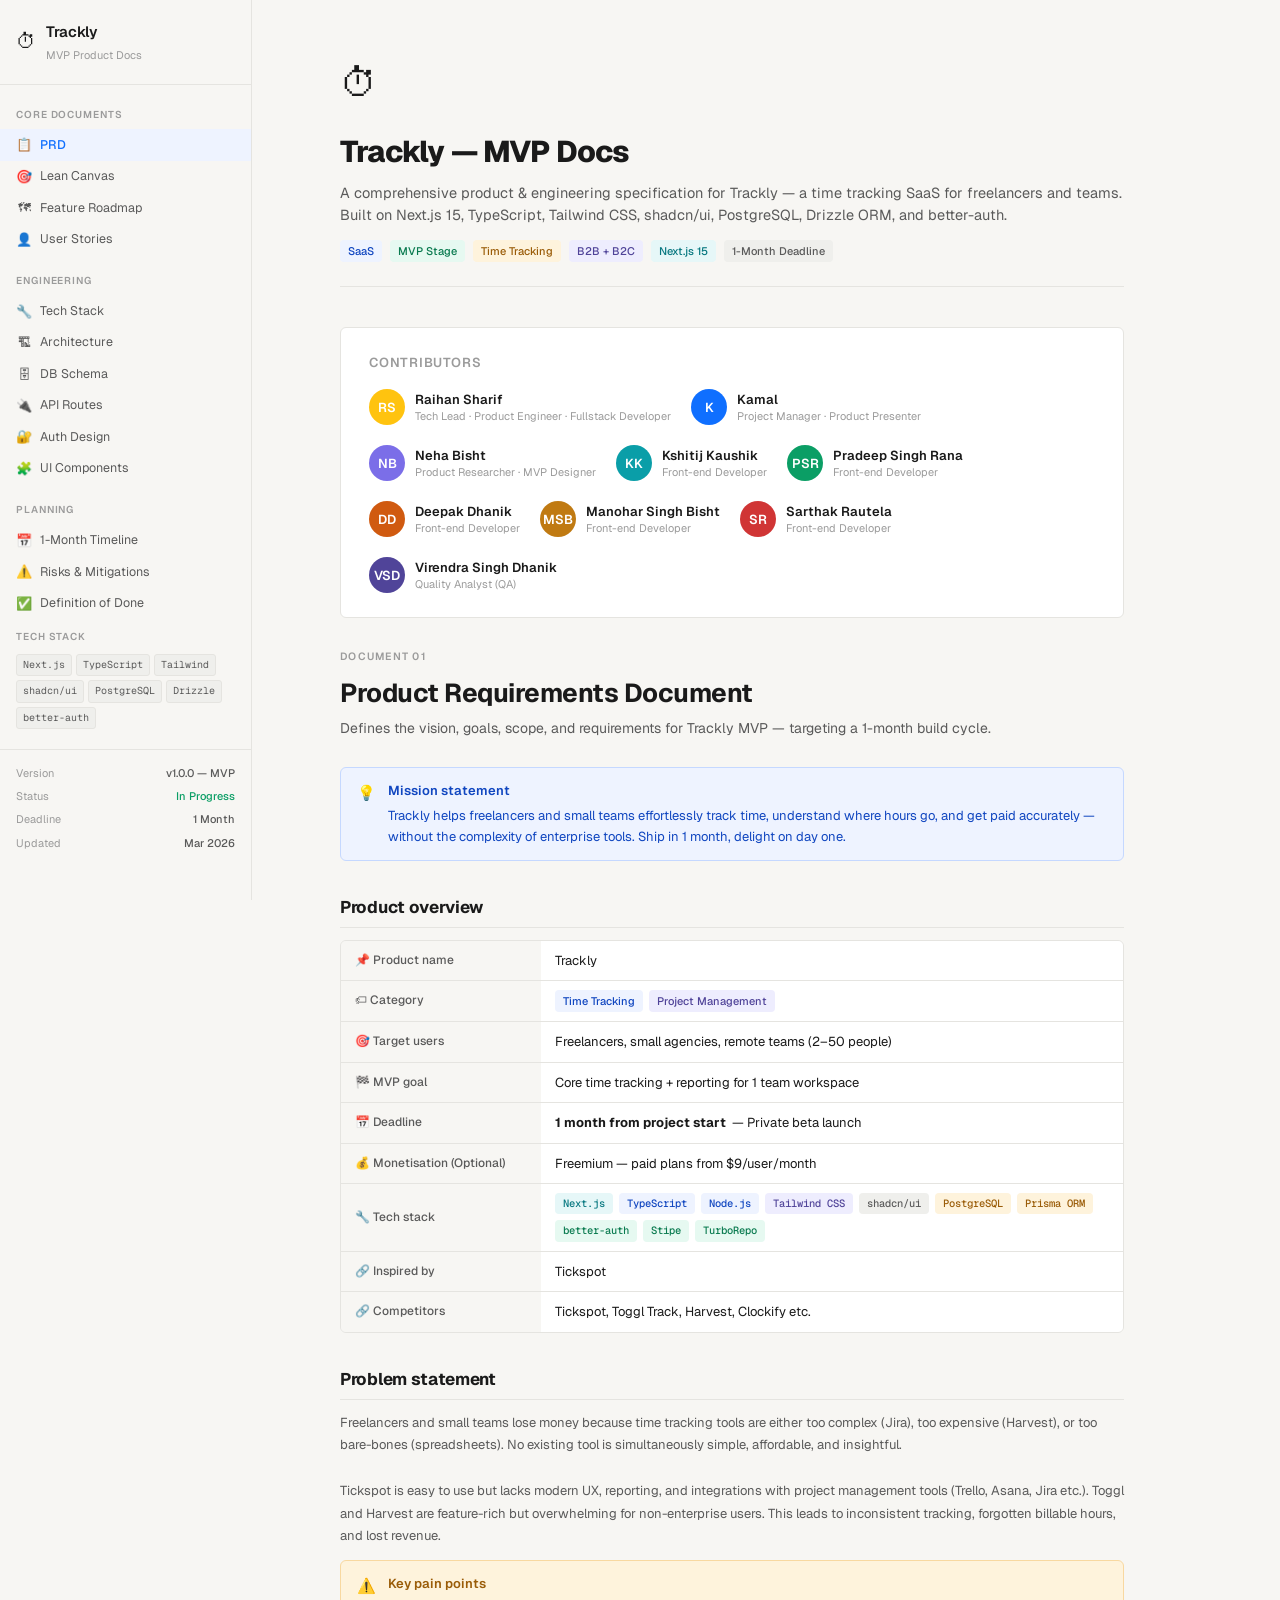
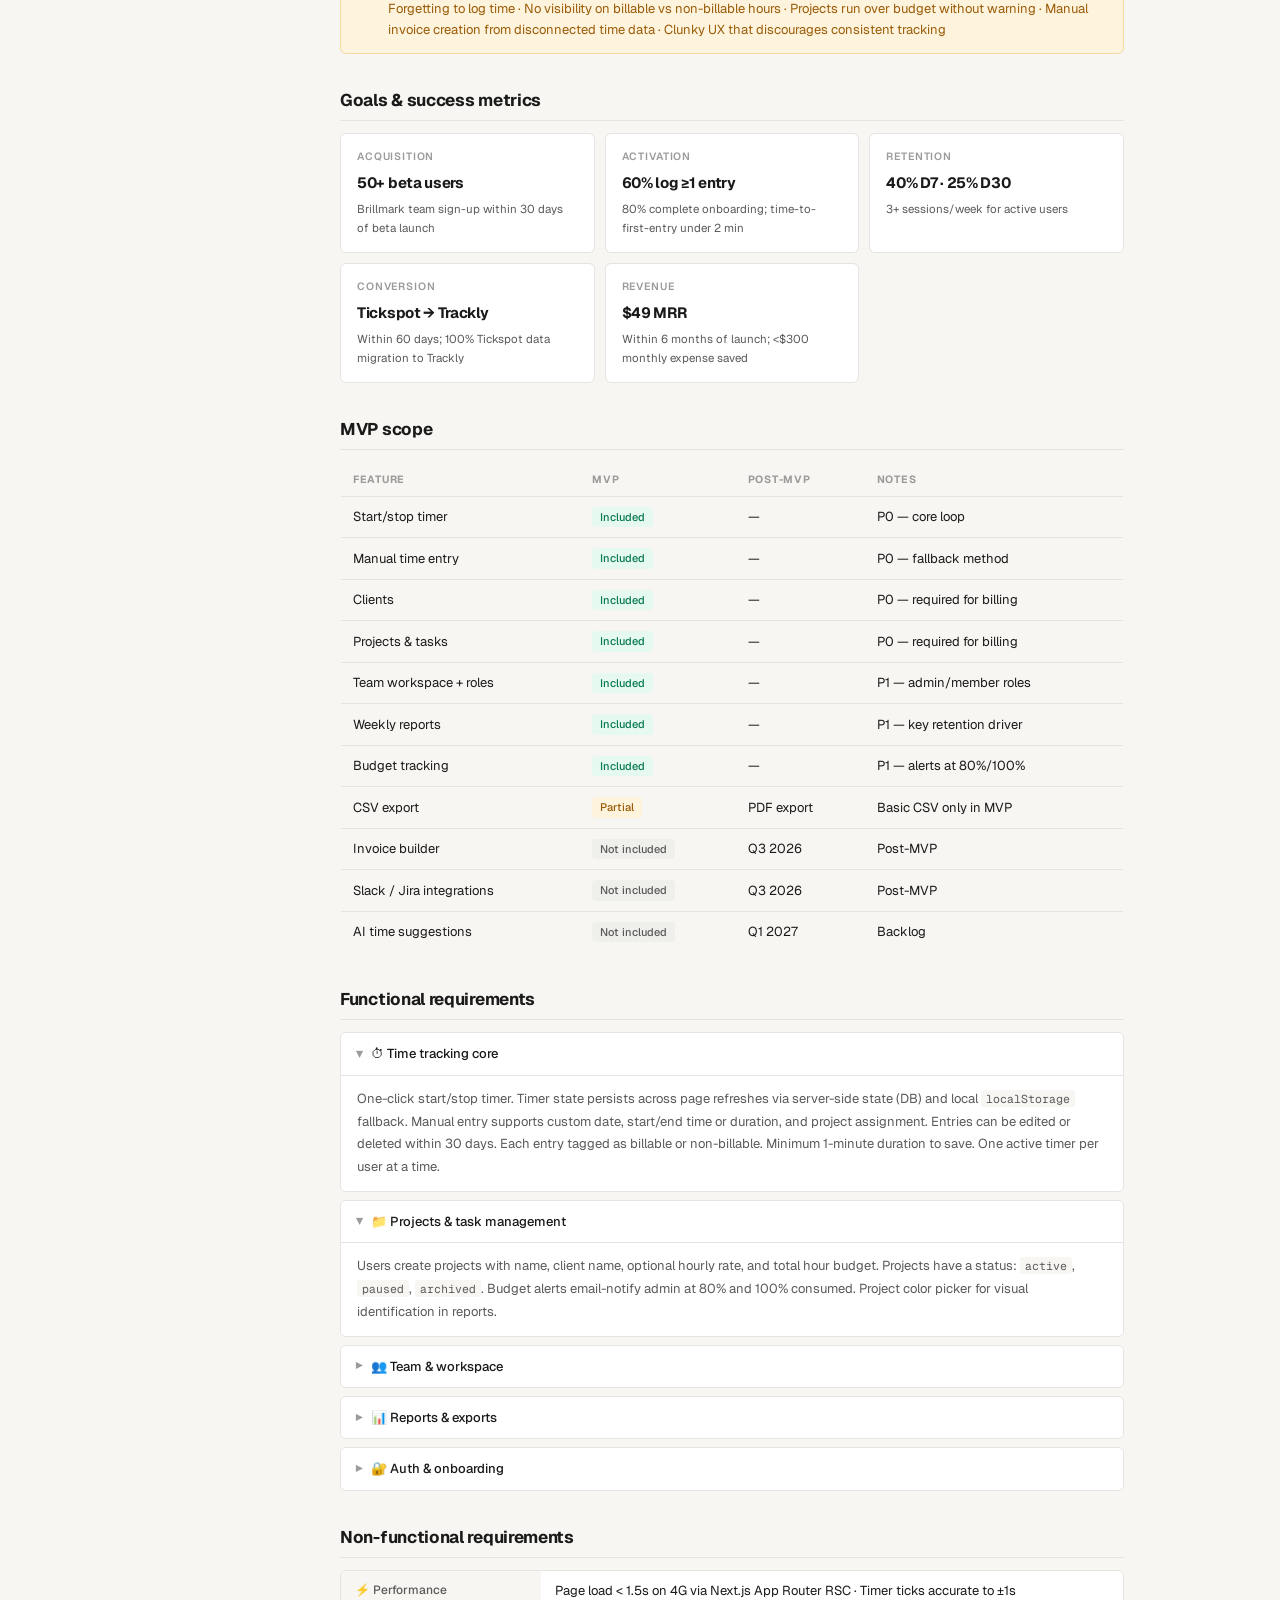
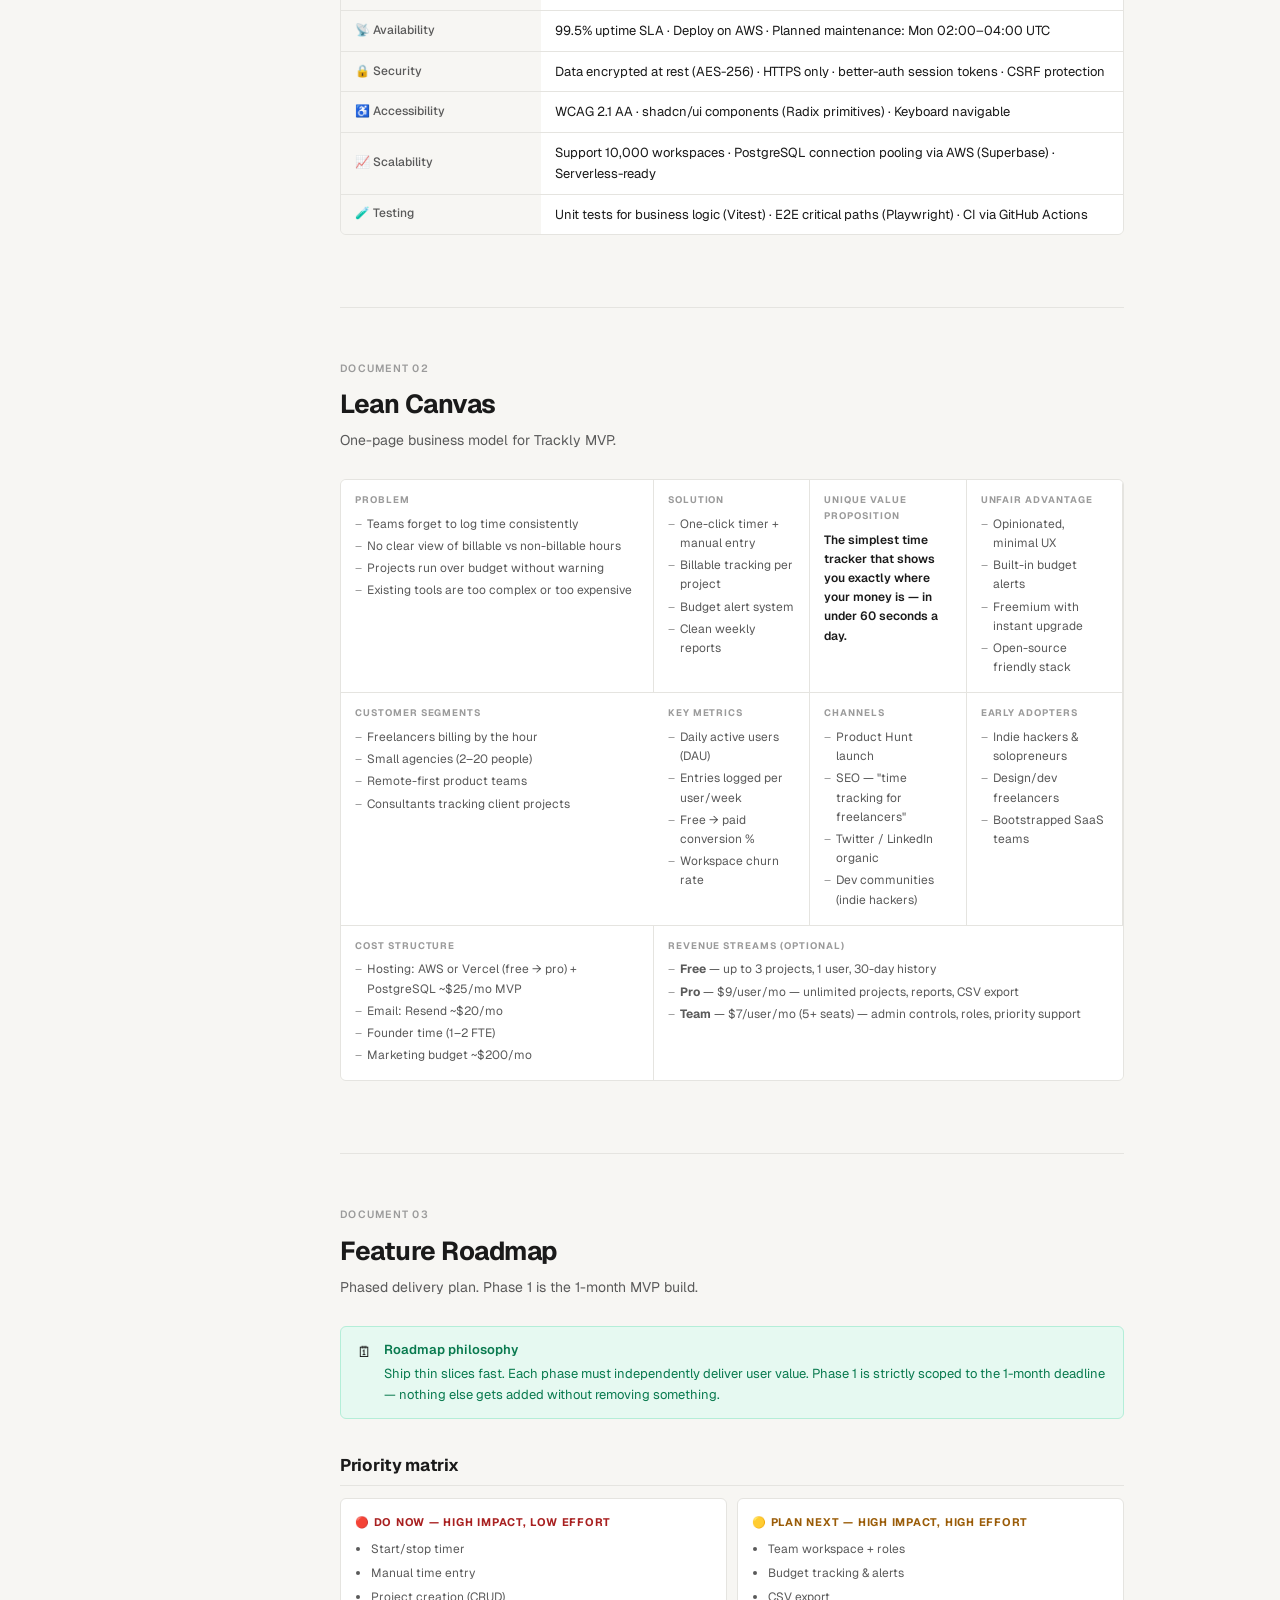
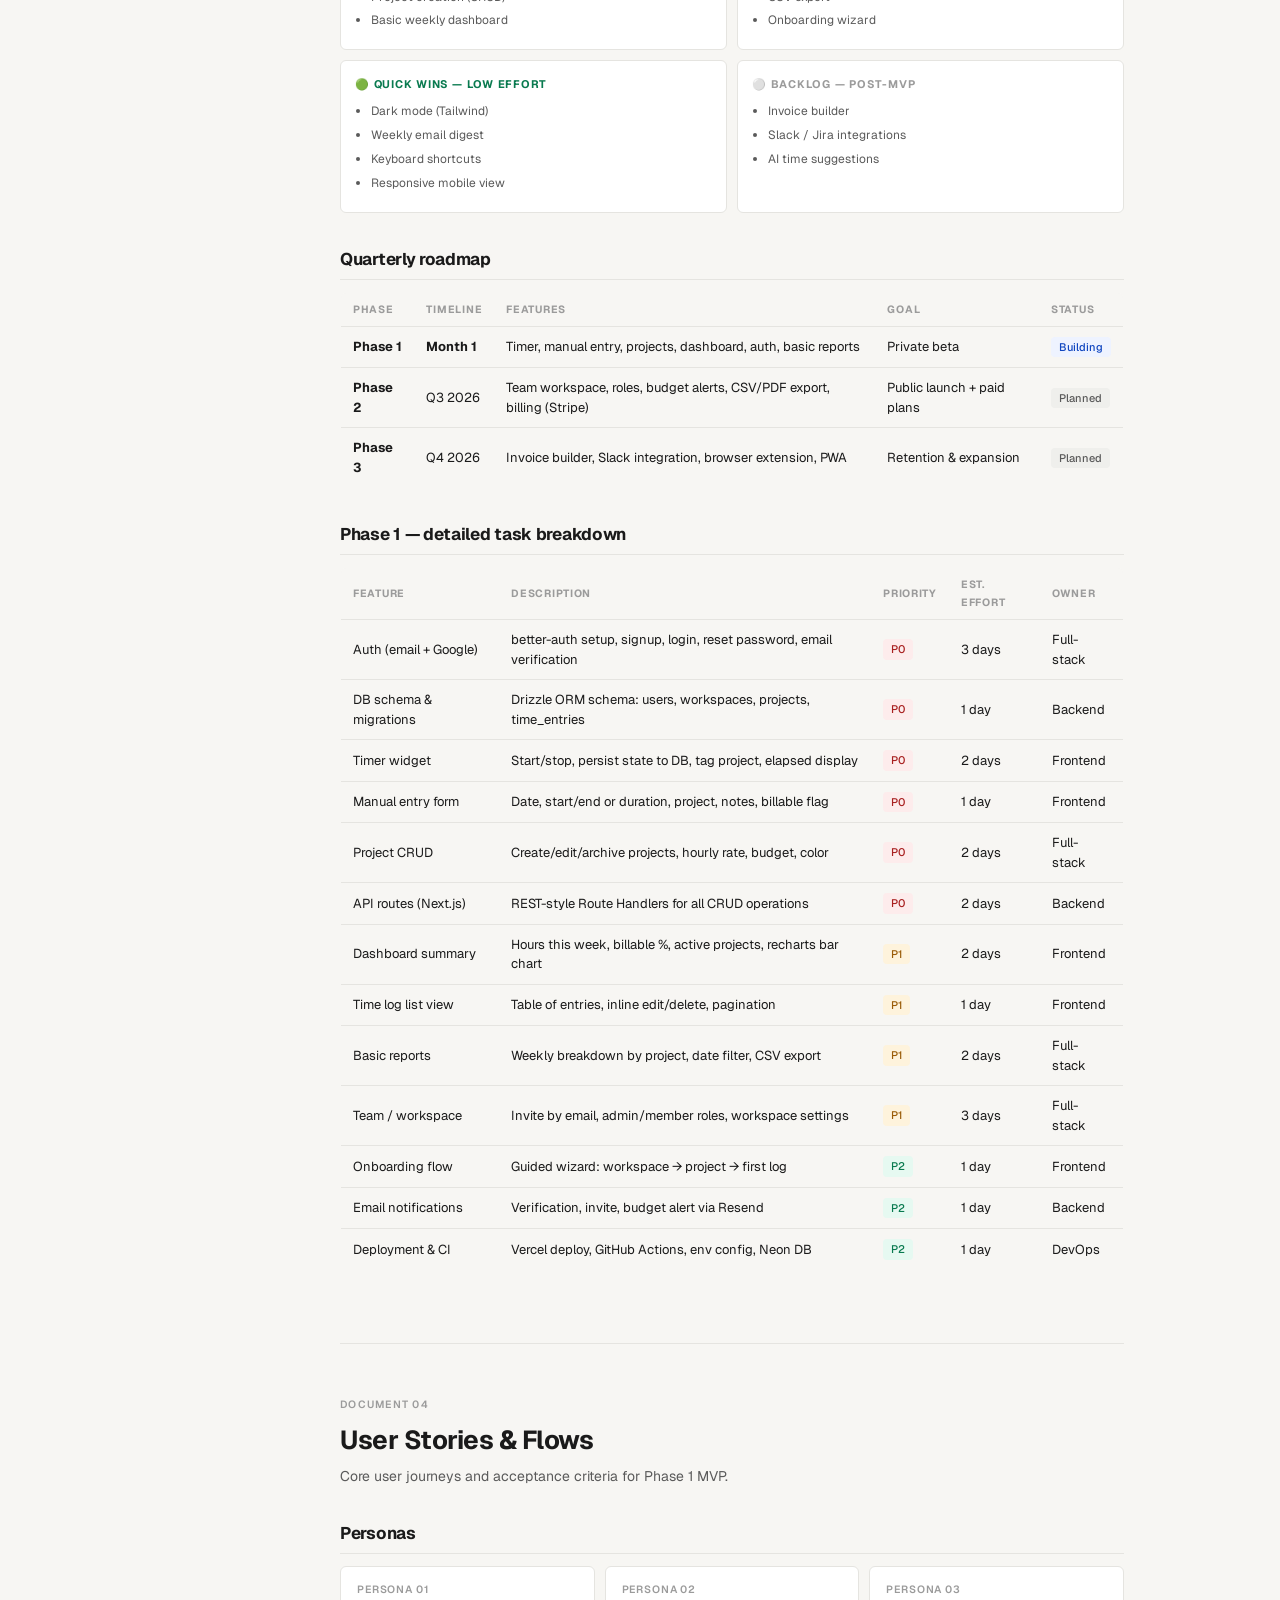
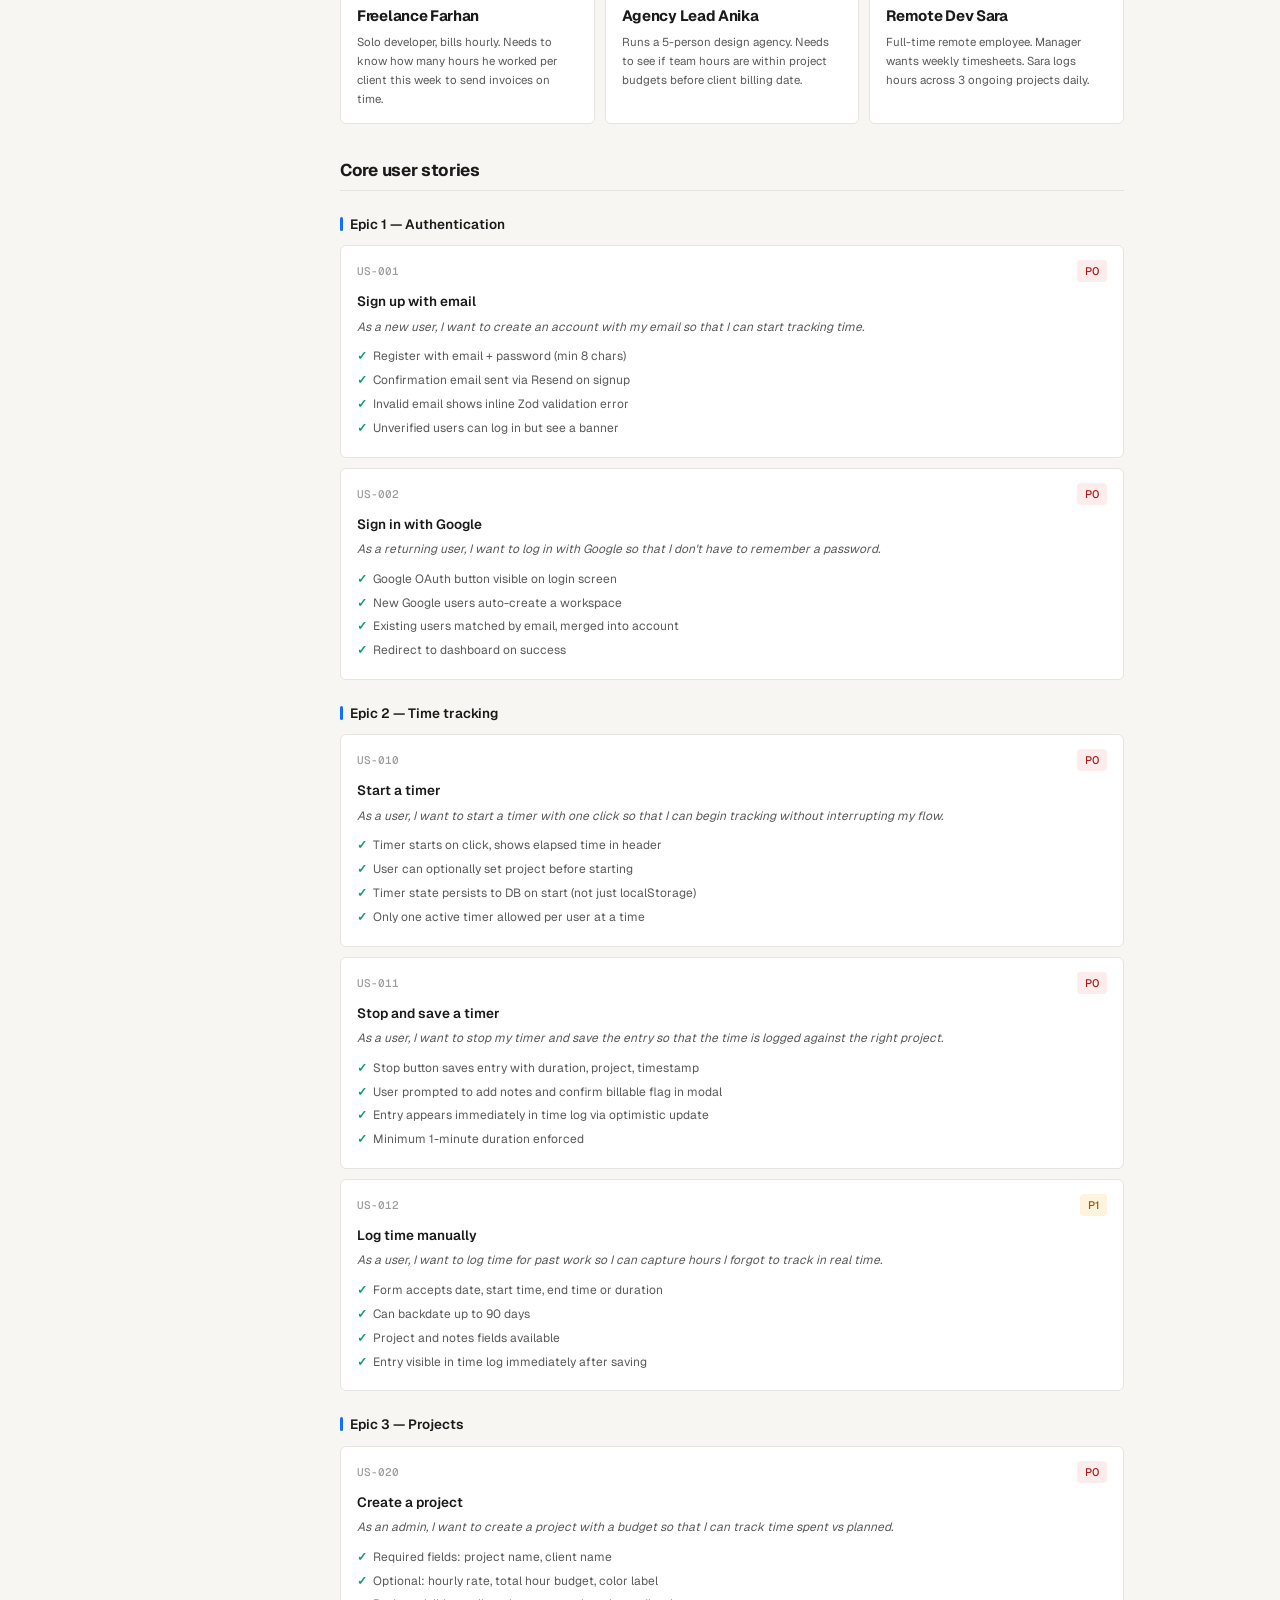
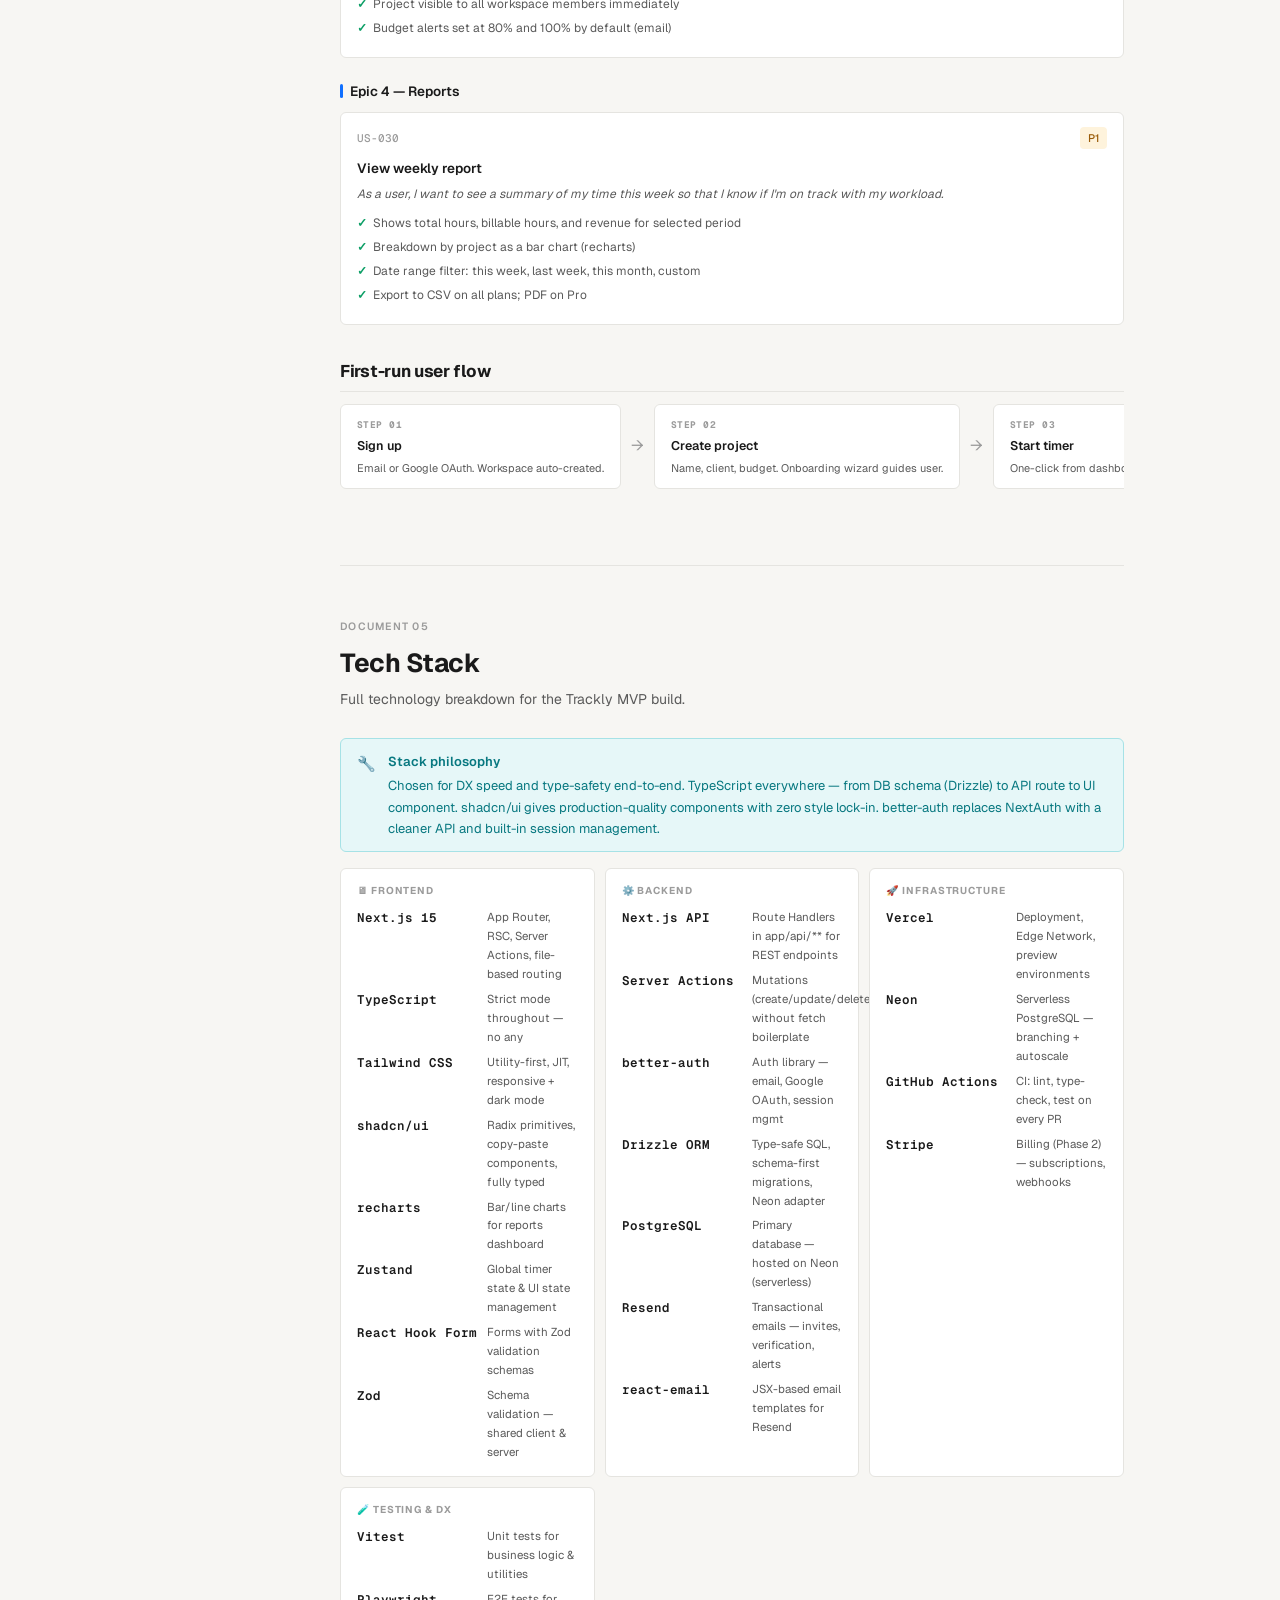
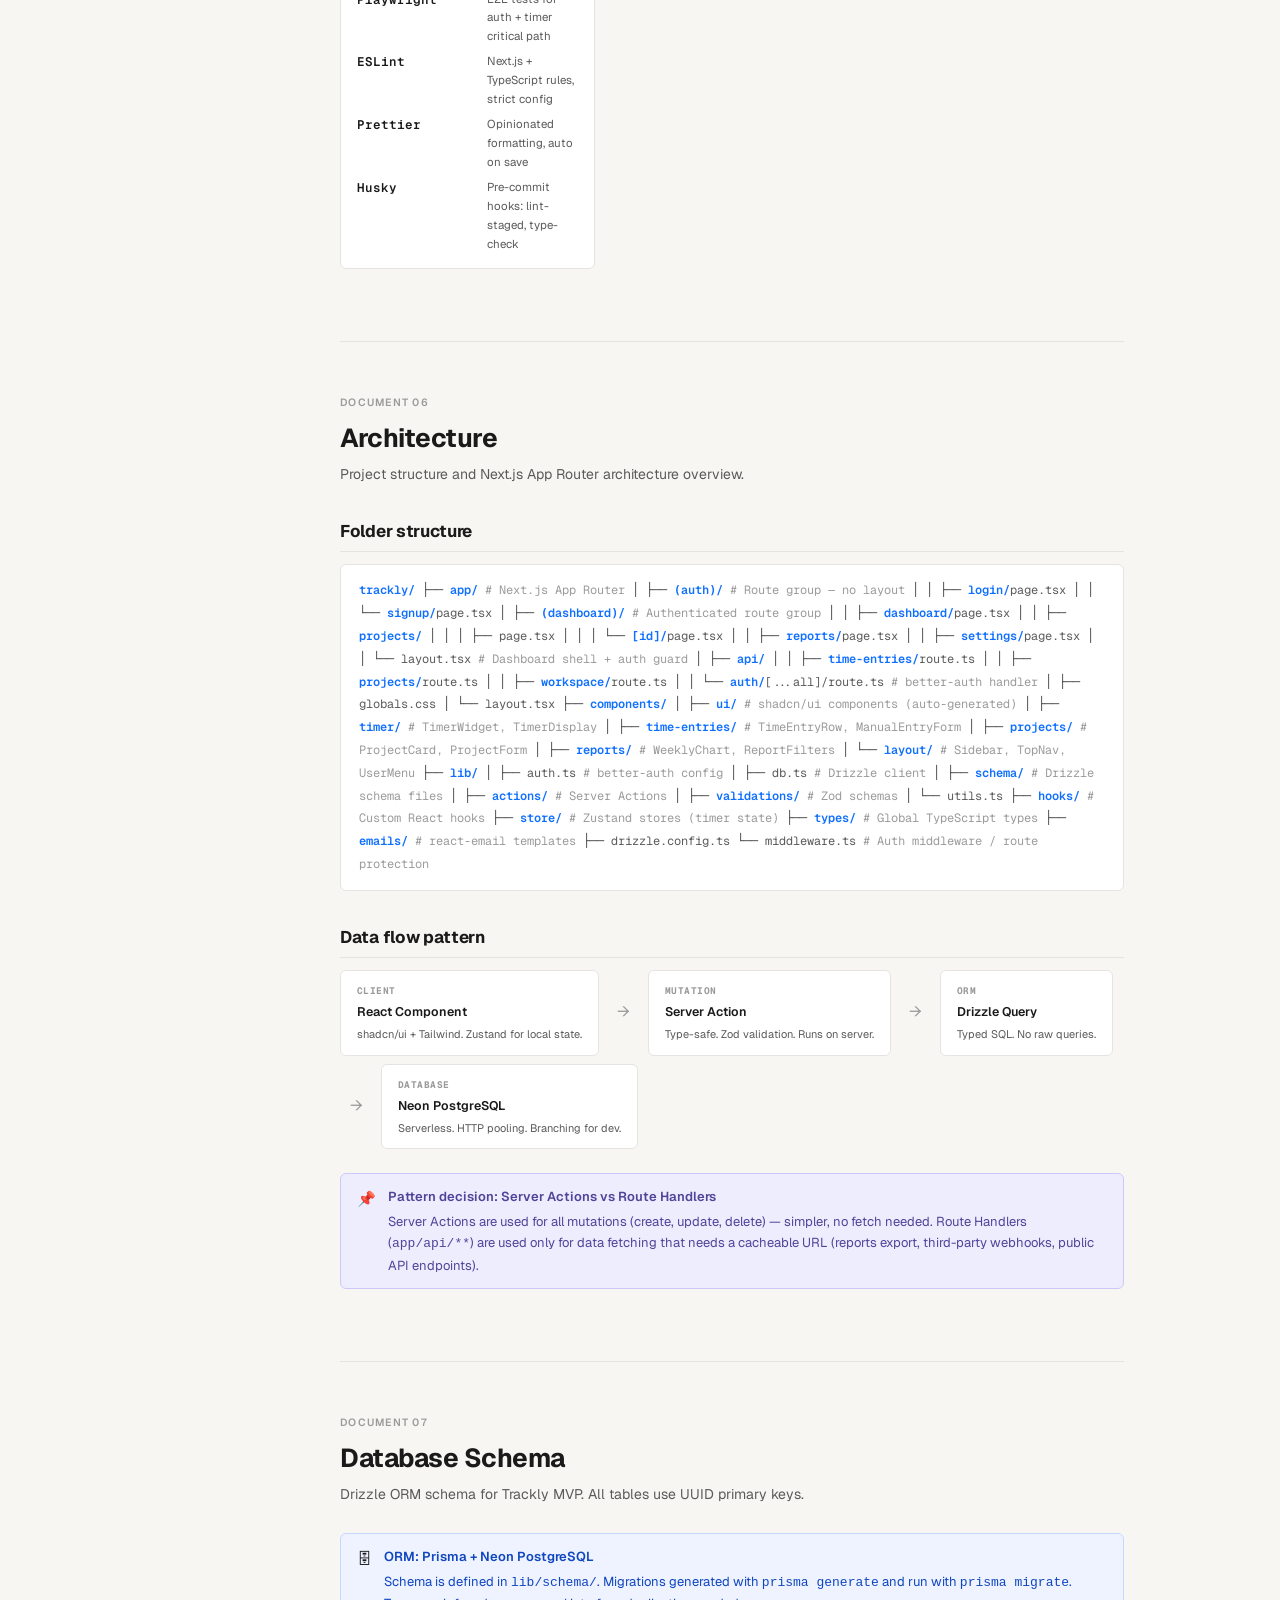
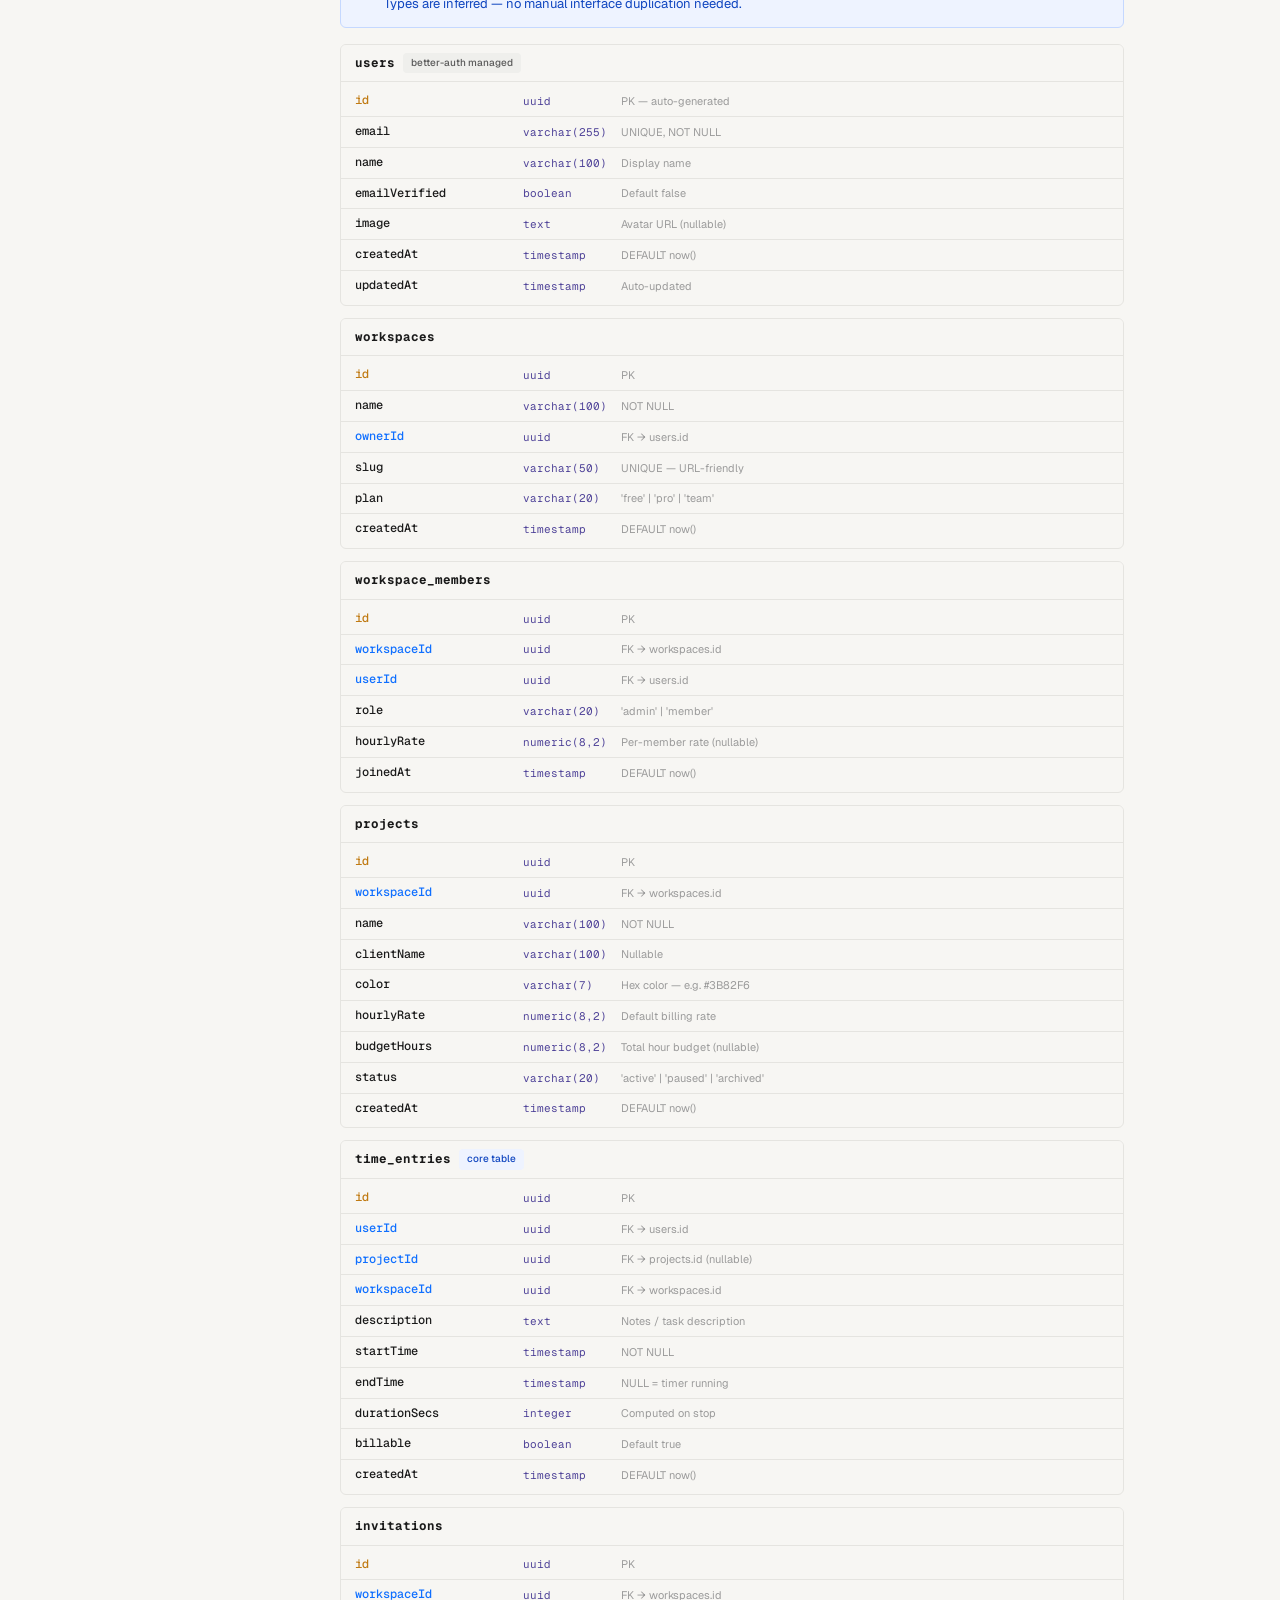
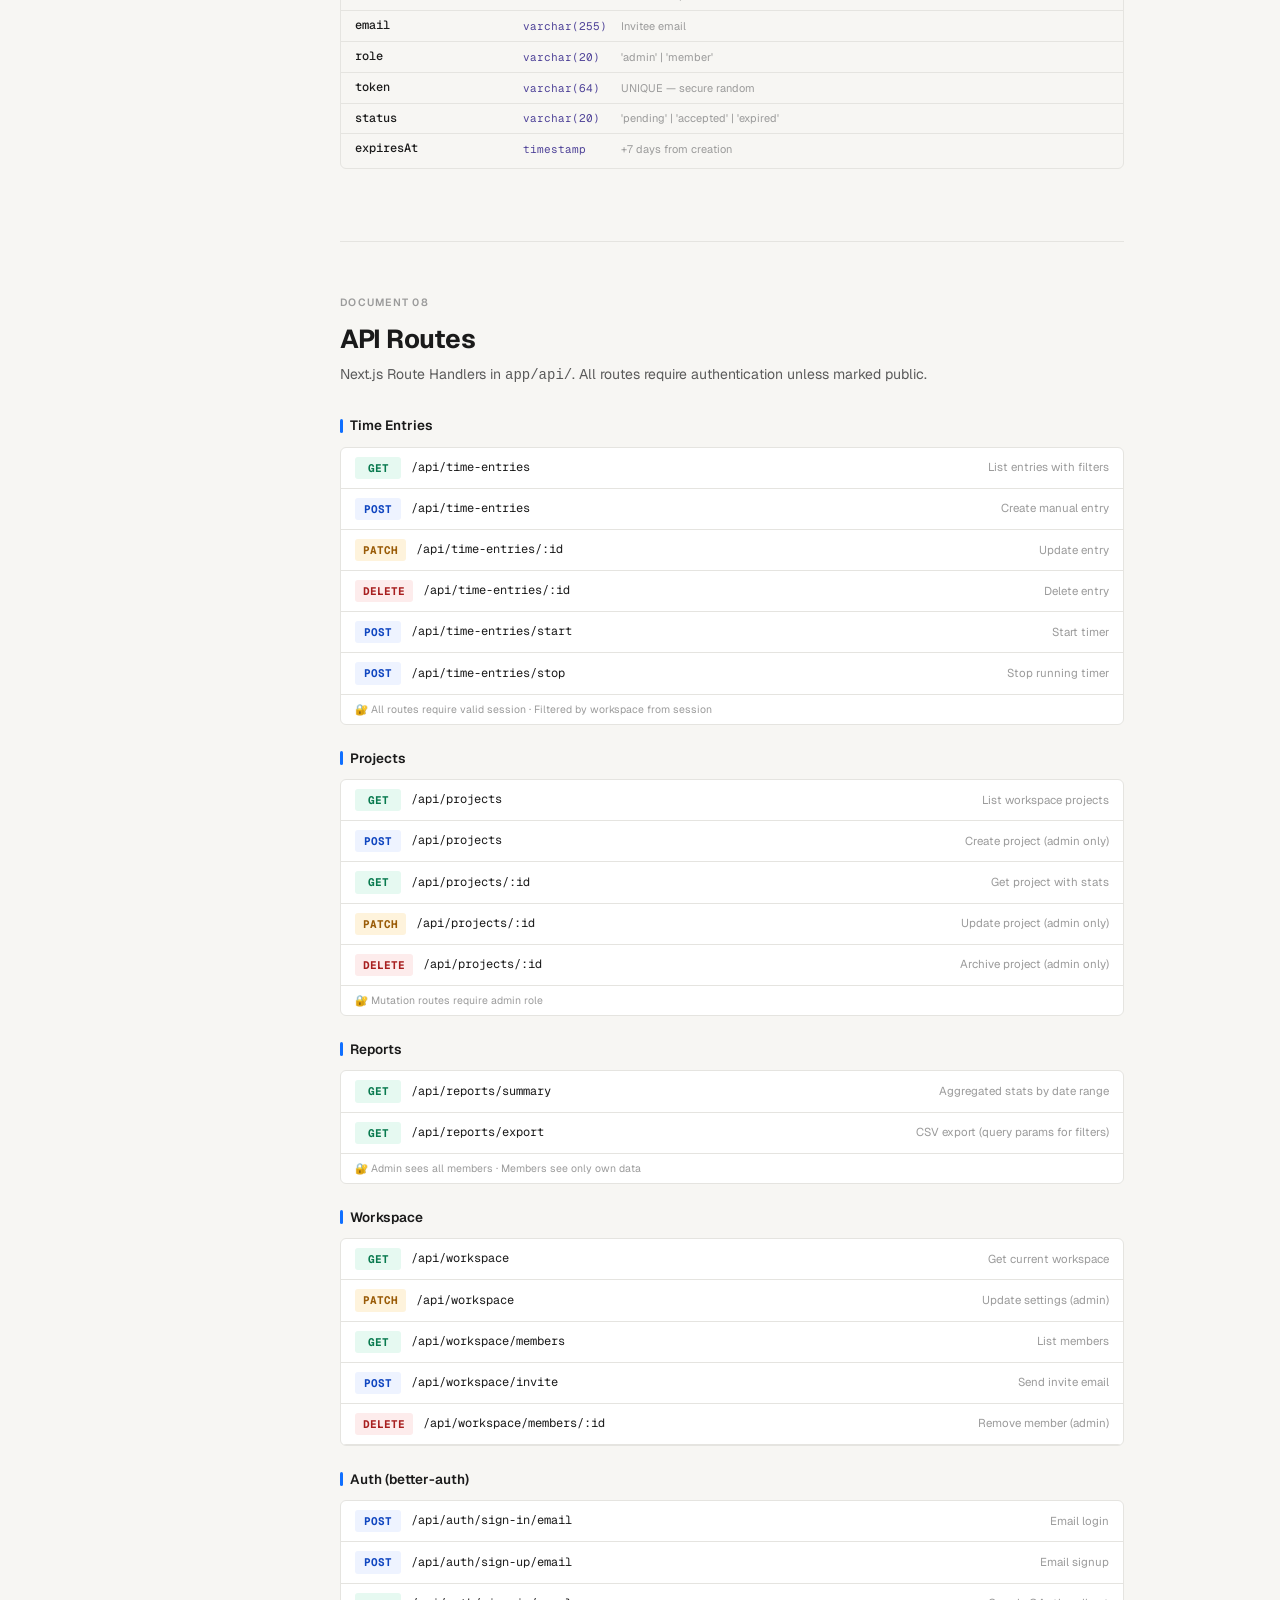
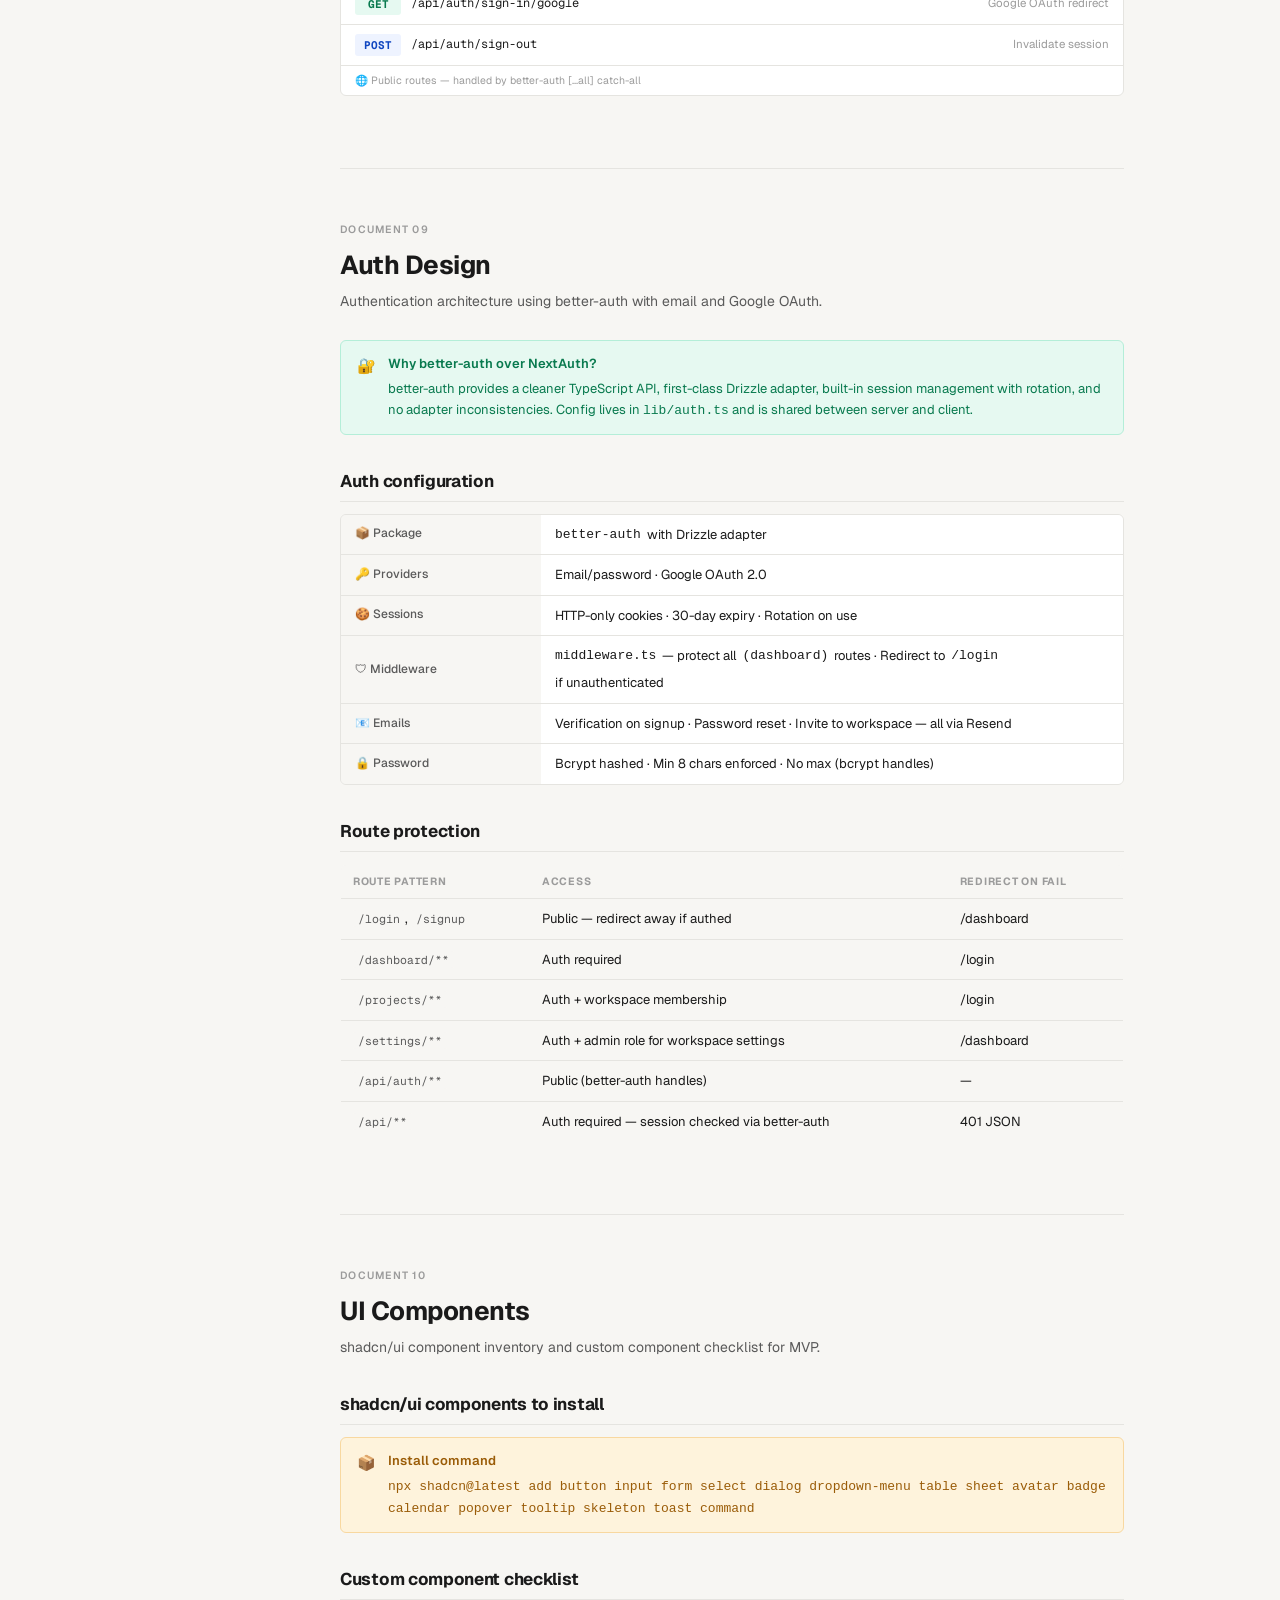
==== index.html @ 3fe375c1 "Create index.html" ====
<!doctype html>
<html lang="en">
  <head>
    <meta charset="UTF-8" />
    <meta name="viewport" content="width=device-width, initial-scale=1.0" />
    <title>Trackly — MVP Product Docs v2</title>
    <link
      href="https://fonts.googleapis.com/css2?family=Geist:wght@300;400;500;600;700&family=Geist+Mono:wght@400;500&display=swap"
      rel="stylesheet"
    />
    <style>
      *,
      *::before,
      *::after {
        box-sizing: border-box;
        margin: 0;
        padding: 0;
      }
      :root {
        --bg: #ffffff;
        --bg2: #f7f6f3;
        --bg3: #efefec;
        --text1: #1a1a1a;
        --text2: #5a5a5a;
        --text3: #9b9b9b;
        --border: #e5e4e0;
        --brand: #0f6fff;
        --brand-bg: #eef3ff;
        --brand-text: #1046c0;
        --green: #0b9e65;
        --green-bg: #e6f9f1;
        --green-text: #097a4f;
        --amber: #c07a12;
        --amber-bg: #fef3dc;
        --amber-text: #9a5c08;
        --red: #d03535;
        --red-bg: #fdecec;
        --red-text: #a82020;
        --purple: #7b6ee8;
        --purple-bg: #eeedfe;
        --purple-text: #504499;
        --teal: #0a9ea8;
        --teal-bg: #e6f7f8;
        --teal-text: #087880;
        --orange: #d05a10;
        --orange-bg: #fef0e6;
        --orange-text: #a84210;
        --radius: 6px;
        --font: "Geist", -apple-system, BlinkMacSystemFont, sans-serif;
        --mono: "Geist Mono", "Fira Code", monospace;
      }
      body {
        font-family: var(--font);
        background: var(--bg2);
        color: var(--text1);
        font-size: 14px;
        line-height: 1.65;
      }

      /* Layout */
      .page-wrap {
        display: flex;
        min-height: 100vh;
      }
      .sidebar {
        width: 252px;
        flex-shrink: 0;
        background: var(--bg2);
        border-right: 1px solid var(--border);
        padding: 20px 0;
        position: sticky;
        top: 0;
        height: 100vh;
        overflow-y: auto;
      }
      .main {
        flex: 1;
        padding: 52px 88px 80px;
        max-width: 960px;
      }

      /* Sidebar */
      .sb-logo {
        padding: 0 16px 20px;
        border-bottom: 1px solid var(--border);
        margin-bottom: 14px;
        display: flex;
        align-items: center;
        gap: 10px;
      }
      .sb-logo-icon {
        font-size: 20px;
      }
      .sb-logo-info {
      }
      .sb-logo-name {
        font-size: 15px;
        font-weight: 600;
        color: var(--text1);
      }
      .sb-logo-tag {
        font-size: 11px;
        color: var(--text3);
        margin-top: 1px;
      }
      .sb-section {
        padding: 4px 0 10px;
      }
      .sb-label {
        font-size: 10px;
        font-weight: 600;
        color: var(--text3);
        letter-spacing: 0.09em;
        text-transform: uppercase;
        padding: 4px 16px 6px;
      }
      .sb-item {
        display: flex;
        align-items: center;
        gap: 8px;
        padding: 5px 16px;
        font-size: 12.5px;
        color: var(--text2);
        cursor: pointer;
        text-decoration: none;
        transition: background 0.1s;
      }
      .sb-item:hover {
        background: var(--bg3);
        color: var(--text1);
      }
      .sb-item.active {
        color: var(--brand);
        background: var(--brand-bg);
        font-weight: 500;
      }
      .sb-item-icon {
        font-size: 13px;
        width: 16px;
        text-align: center;
        flex-shrink: 0;
      }
      .sb-sub {
        padding: 2px 16px 2px 40px;
        font-size: 11.5px;
        color: var(--text3);
        cursor: pointer;
        text-decoration: none;
        display: block;
      }
      .sb-sub:hover {
        color: var(--text2);
      }
      .sb-meta {
        padding: 14px 16px;
        border-top: 1px solid var(--border);
        margin-top: 8px;
      }
      .sb-meta-row {
        display: flex;
        justify-content: space-between;
        font-size: 11px;
        color: var(--text3);
        margin-bottom: 5px;
      }
      .sb-meta-row span:last-child {
        color: var(--text2);
        font-weight: 500;
      }
      .sb-stack {
        padding: 0 16px 12px;
      }
      .sb-stack-label {
        font-size: 10px;
        font-weight: 600;
        color: var(--text3);
        letter-spacing: 0.09em;
        text-transform: uppercase;
        margin-bottom: 8px;
      }
      .sb-stack-chips {
        display: flex;
        flex-wrap: wrap;
        gap: 4px;
      }
      .sb-stack-chip {
        font-size: 10px;
        font-family: var(--mono);
        background: var(--bg3);
        color: var(--text2);
        padding: 2px 6px;
        border-radius: 3px;
        border: 1px solid var(--border);
      }

      /* Doc sections */
      .doc-section {
        margin-bottom: 72px;
      }
      .section-eyebrow {
        font-size: 10.5px;
        font-weight: 600;
        letter-spacing: 0.12em;
        text-transform: uppercase;
        color: var(--text3);
        margin-bottom: 6px;
      }
      .section-title {
        font-size: 26px;
        font-weight: 700;
        color: var(--text1);
        margin-bottom: 4px;
        letter-spacing: -0.5px;
      }
      .section-sub {
        font-size: 14px;
        color: var(--text2);
        margin-bottom: 28px;
        line-height: 1.5;
      }
      .divider {
        height: 1px;
        background: var(--border);
        margin: 52px 0;
      }

      /* Callout blocks */
      .callout {
        border-radius: var(--radius);
        padding: 12px 16px;
        margin-bottom: 16px;
        display: flex;
        gap: 12px;
        align-items: flex-start;
        border: 1px solid transparent;
      }
      .callout-icon {
        font-size: 15px;
        flex-shrink: 0;
        margin-top: 1px;
      }
      .callout-content {
        font-size: 13px;
        line-height: 1.65;
      }
      .callout-title {
        font-weight: 600;
        margin-bottom: 3px;
      }
      .callout.blue {
        background: var(--brand-bg);
        border-color: #c5d8ff;
      }
      .callout.blue .callout-title,
      .callout.blue .callout-content {
        color: var(--brand-text);
      }
      .callout.green {
        background: var(--green-bg);
        border-color: #b4eed8;
      }
      .callout.green .callout-title,
      .callout.green .callout-content {
        color: var(--green-text);
      }
      .callout.amber {
        background: var(--amber-bg);
        border-color: #f8d8a0;
      }
      .callout.amber .callout-title,
      .callout.amber .callout-content {
        color: var(--amber-text);
      }
      .callout.purple {
        background: var(--purple-bg);
        border-color: #ccc9f8;
      }
      .callout.purple .callout-title,
      .callout.purple .callout-content {
        color: var(--purple-text);
      }
      .callout.red {
        background: var(--red-bg);
        border-color: #f5c0c0;
      }
      .callout.red .callout-title,
      .callout.red .callout-content {
        color: var(--red-text);
      }
      .callout.teal {
        background: var(--teal-bg);
        border-color: #a6e2e6;
      }
      .callout.teal .callout-title,
      .callout.teal .callout-content {
        color: var(--teal-text);
      }

      /* Property rows */
      .prop-grid {
        display: grid;
        grid-template-columns: 200px 1fr;
        gap: 0;
        border: 1px solid var(--border);
        border-radius: var(--radius);
        overflow: hidden;
        margin-bottom: 20px;
      }
      .prop-row {
        display: contents;
      }
      .prop-row:not(:last-child) .prop-key,
      .prop-row:not(:last-child) .prop-val {
        border-bottom: 1px solid var(--border);
      }
      .prop-key {
        background: var(--bg2);
        padding: 9px 14px;
        font-size: 12px;
        font-weight: 500;
        color: var(--text2);
        display: flex;
        align-items: center;
        gap: 7px;
      }
      .prop-val {
        background: var(--bg);
        padding: 9px 14px;
        font-size: 13px;
        color: var(--text1);
        display: flex;
        align-items: center;
        gap: 6px;
        flex-wrap: wrap;
      }

      /* Tags */
      .tag {
        display: inline-flex;
        align-items: center;
        padding: 2px 8px;
        border-radius: 4px;
        font-size: 11px;
        font-weight: 500;
      }
      .tag-blue {
        background: var(--brand-bg);
        color: var(--brand-text);
      }
      .tag-green {
        background: var(--green-bg);
        color: var(--green-text);
      }
      .tag-amber {
        background: var(--amber-bg);
        color: var(--amber-text);
      }
      .tag-red {
        background: var(--red-bg);
        color: var(--red-text);
      }
      .tag-purple {
        background: var(--purple-bg);
        color: var(--purple-text);
      }
      .tag-gray {
        background: var(--bg3);
        color: var(--text2);
      }
      .tag-teal {
        background: var(--teal-bg);
        color: var(--teal-text);
      }
      .tag-orange {
        background: var(--orange-bg);
        color: var(--orange-text);
      }
      .tag-mono {
        font-family: var(--mono);
        font-size: 10.5px;
      }

      /* Headings */
      .h2 {
        font-size: 17px;
        font-weight: 700;
        color: var(--text1);
        margin: 32px 0 12px;
        letter-spacing: -0.3px;
        padding-bottom: 6px;
        border-bottom: 1px solid var(--border);
      }
      .h3 {
        font-size: 13.5px;
        font-weight: 600;
        color: var(--text1);
        margin: 22px 0 10px;
        display: flex;
        align-items: center;
        gap: 7px;
      }
      .h3::before {
        content: "";
        width: 3px;
        height: 14px;
        background: var(--brand);
        border-radius: 2px;
        display: inline-block;
      }
      .body-text {
        font-size: 13px;
        color: var(--text2);
        line-height: 1.75;
        margin-bottom: 12px;
      }

      /* Toggle */
      .toggle {
        border: 1px solid var(--border);
        border-radius: var(--radius);
        margin-bottom: 8px;
        overflow: hidden;
      }
      .toggle-head {
        padding: 10px 14px;
        font-size: 13px;
        font-weight: 500;
        cursor: pointer;
        display: flex;
        align-items: center;
        gap: 8px;
        background: var(--bg);
        user-select: none;
      }
      .toggle-head:hover {
        background: var(--bg2);
      }
      .toggle-arrow {
        font-size: 10px;
        color: var(--text3);
        transition: transform 0.18s;
      }
      .toggle-body {
        padding: 12px 16px;
        font-size: 13px;
        color: var(--text2);
        line-height: 1.75;
        border-top: 1px solid var(--border);
        background: var(--bg);
        display: none;
      }
      .toggle-body ul {
        padding-left: 18px;
        margin-top: 4px;
      }
      .toggle-body ul li {
        margin-bottom: 4px;
      }
      .toggle-body code {
        font-family: var(--mono);
        font-size: 11.5px;
        background: var(--bg2);
        padding: 1px 5px;
        border-radius: 3px;
      }
      .toggle.open .toggle-body {
        display: block;
      }
      .toggle.open .toggle-arrow {
        transform: rotate(90deg);
      }

      /* Cards grid */
      .card-grid {
        display: grid;
        grid-template-columns: repeat(auto-fit, minmax(190px, 1fr));
        gap: 10px;
        margin-bottom: 20px;
      }
      .card {
        background: var(--bg);
        border: 1px solid var(--border);
        border-radius: var(--radius);
        padding: 14px 16px;
      }
      .card-label {
        font-size: 10.5px;
        font-weight: 600;
        color: var(--text3);
        text-transform: uppercase;
        letter-spacing: 0.08em;
        margin-bottom: 6px;
      }
      .card-value {
        font-size: 15px;
        font-weight: 700;
        color: var(--text1);
        margin-bottom: 4px;
        letter-spacing: -0.3px;
      }
      .card-desc {
        font-size: 11.5px;
        color: var(--text2);
      }

      /* User story */
      .story-card {
        background: var(--bg);
        border: 1px solid var(--border);
        border-radius: var(--radius);
        padding: 14px 16px;
        margin-bottom: 10px;
      }
      .story-header {
        display: flex;
        align-items: center;
        justify-content: space-between;
        margin-bottom: 8px;
      }
      .story-id {
        font-size: 11px;
        font-weight: 500;
        color: var(--text3);
        font-family: var(--mono);
      }
      .story-title {
        font-size: 13.5px;
        font-weight: 600;
        color: var(--text1);
        margin-bottom: 5px;
      }
      .story-desc {
        font-size: 12px;
        color: var(--text2);
        line-height: 1.65;
        margin-bottom: 10px;
        font-style: italic;
      }
      .story-ac {
        font-size: 12px;
        color: var(--text2);
      }
      .story-ac li {
        margin-bottom: 4px;
        list-style: none;
        padding-left: 16px;
        position: relative;
      }
      .story-ac li::before {
        content: "✓";
        position: absolute;
        left: 0;
        color: var(--green);
        font-weight: 700;
      }

      /* Tables */
      .table {
        width: 100%;
        border-collapse: collapse;
        border: 1px solid var(--border);
        border-radius: var(--radius);
        overflow: hidden;
        margin-bottom: 20px;
        font-size: 13px;
      }
      .table th {
        background: var(--bg2);
        padding: 8px 12px;
        text-align: left;
        font-size: 10.5px;
        font-weight: 700;
        color: var(--text3);
        text-transform: uppercase;
        letter-spacing: 0.07em;
        border-bottom: 1px solid var(--border);
      }
      .table td {
        padding: 10px 12px;
        border-bottom: 1px solid var(--border);
        color: var(--text1);
        vertical-align: middle;
        line-height: 1.5;
      }
      .table tr:last-child td {
        border-bottom: none;
      }
      .table tr:hover td {
        background: var(--bg2);
      }
      .table td code {
        font-family: var(--mono);
        font-size: 11.5px;
        background: var(--bg2);
        padding: 1px 5px;
        border-radius: 3px;
        color: var(--text2);
      }

      /* Timeline / sprint table */
      .sprint-block {
        border: 1px solid var(--border);
        border-radius: var(--radius);
        margin-bottom: 14px;
        overflow: hidden;
      }
      .sprint-header {
        background: var(--bg2);
        padding: 10px 14px;
        display: flex;
        align-items: center;
        justify-content: space-between;
        border-bottom: 1px solid var(--border);
      }
      .sprint-title {
        font-size: 13px;
        font-weight: 700;
        color: var(--text1);
      }
      .sprint-dates {
        font-size: 11px;
        font-family: var(--mono);
        color: var(--text3);
      }
      .sprint-goal {
        font-size: 12px;
        color: var(--text2);
        padding: 8px 14px 4px;
        border-bottom: 1px solid var(--border);
      }
      .sprint-items {
        padding: 4px 0;
      }
      .sprint-item {
        padding: 7px 14px;
        display: flex;
        align-items: flex-start;
        gap: 10px;
        font-size: 12.5px;
        border-bottom: 1px solid var(--border);
      }
      .sprint-item:last-child {
        border-bottom: none;
      }
      .sprint-item-text {
        flex: 1;
        color: var(--text1);
      }
      .sprint-item-sub {
        font-size: 11px;
        color: var(--text3);
        margin-top: 2px;
        font-family: var(--mono);
      }

      /* Lean Canvas */
      .canvas-grid {
        display: grid;
        grid-template-columns: repeat(5, 1fr);
        gap: 0;
        border: 1px solid var(--border);
        border-radius: var(--radius);
        overflow: hidden;
        margin-bottom: 20px;
      }
      .canvas-cell {
        border-right: 1px solid var(--border);
        border-bottom: 1px solid var(--border);
        padding: 12px 14px;
        background: var(--bg);
      }
      .canvas-cell:nth-child(5n) {
        border-right: none;
      }
      .canvas-cell.span2 {
        grid-column: span 2;
      }
      .canvas-cell.span3 {
        grid-column: span 3;
      }
      .canvas-cell.full {
        grid-column: span 5;
      }
      .canvas-cell.no-bottom {
        border-bottom: none;
      }
      .canvas-cell-label {
        font-size: 9.5px;
        font-weight: 700;
        color: var(--text3);
        text-transform: uppercase;
        letter-spacing: 0.1em;
        margin-bottom: 7px;
      }
      .canvas-cell-content {
        font-size: 12px;
        color: var(--text2);
        line-height: 1.6;
      }
      .canvas-cell-content li {
        list-style: none;
        padding-left: 12px;
        position: relative;
        margin-bottom: 3px;
      }
      .canvas-cell-content li::before {
        content: "–";
        position: absolute;
        left: 0;
        color: var(--text3);
      }

      /* Flow */
      .flow {
        display: flex;
        align-items: stretch;
        gap: 0;
        margin-bottom: 20px;
        overflow-x: auto;
        padding-bottom: 4px;
      }
      .flow-step {
        background: var(--bg);
        border: 1px solid var(--border);
        border-radius: var(--radius);
        padding: 12px 16px;
        min-width: 130px;
        flex-shrink: 0;
      }
      .flow-step-num {
        font-size: 9.5px;
        font-weight: 700;
        color: var(--text3);
        margin-bottom: 4px;
        font-family: var(--mono);
        letter-spacing: 0.05em;
      }
      .flow-step-title {
        font-size: 12.5px;
        font-weight: 600;
        color: var(--text1);
        margin-bottom: 3px;
      }
      .flow-step-desc {
        font-size: 11px;
        color: var(--text2);
        line-height: 1.5;
      }
      .flow-arrow {
        display: flex;
        align-items: center;
        padding: 0 10px;
        color: var(--text3);
        font-size: 16px;
        flex-shrink: 0;
      }

      /* Priority matrix */
      .matrix {
        display: grid;
        grid-template-columns: 1fr 1fr;
        gap: 10px;
        margin-bottom: 20px;
      }
      .matrix-cell {
        border: 1px solid var(--border);
        border-radius: var(--radius);
        padding: 14px;
        background: var(--bg);
      }
      .matrix-cell-label {
        font-size: 11px;
        font-weight: 700;
        text-transform: uppercase;
        letter-spacing: 0.07em;
        margin-bottom: 9px;
      }
      .matrix-cell ul {
        font-size: 12px;
        color: var(--text2);
        padding-left: 16px;
      }
      .matrix-cell ul li {
        margin-bottom: 4px;
      }

      /* Tech stack section */
      .stack-grid {
        display: grid;
        grid-template-columns: repeat(auto-fit, minmax(220px, 1fr));
        gap: 10px;
        margin-bottom: 20px;
      }
      .stack-card {
        background: var(--bg);
        border: 1px solid var(--border);
        border-radius: var(--radius);
        padding: 14px 16px;
      }
      .stack-card-cat {
        font-size: 10px;
        font-weight: 700;
        color: var(--text3);
        text-transform: uppercase;
        letter-spacing: 0.09em;
        margin-bottom: 8px;
      }
      .stack-card-items {
        display: flex;
        flex-direction: column;
        gap: 6px;
      }
      .stack-item {
        display: flex;
        align-items: flex-start;
        gap: 10px;
      }
      .stack-item-name {
        font-size: 12.5px;
        font-weight: 600;
        color: var(--text1);
        font-family: var(--mono);
        min-width: 120px;
      }
      .stack-item-desc {
        font-size: 11.5px;
        color: var(--text2);
      }

      /* DB schema */
      .schema-table {
        border: 1px solid var(--border);
        border-radius: var(--radius);
        margin-bottom: 12px;
        overflow: hidden;
      }
      .schema-table-name {
        background: var(--bg2);
        padding: 8px 14px;
        font-size: 12.5px;
        font-weight: 700;
        color: var(--text1);
        font-family: var(--mono);
        border-bottom: 1px solid var(--border);
        display: flex;
        align-items: center;
        gap: 8px;
      }
      .schema-table-name .schema-tag {
        font-size: 10px;
        font-family: var(--font);
      }
      .schema-fields {
        padding: 4px 0;
      }
      .schema-field {
        padding: 5px 14px;
        display: grid;
        grid-template-columns: 160px 90px 1fr;
        gap: 8px;
        font-size: 12px;
        border-bottom: 1px solid var(--border);
        align-items: center;
      }
      .schema-field:last-child {
        border-bottom: none;
      }
      .schema-field-name {
        font-family: var(--mono);
        color: var(--text1);
        font-weight: 500;
      }
      .schema-field-type {
        font-family: var(--mono);
        color: var(--purple-text);
        font-size: 11px;
      }
      .schema-field-note {
        color: var(--text3);
        font-size: 11px;
      }
      .pk {
        color: var(--amber);
      }
      .fk {
        color: var(--brand);
      }

      /* Page header */
      .page-header {
        margin-bottom: 40px;
        padding-bottom: 24px;
        border-bottom: 1px solid var(--border);
      }
      .page-emoji {
        font-size: 38px;
        margin-bottom: 12px;
        display: block;
      }
      .page-title {
        font-size: 30px;
        font-weight: 800;
        color: var(--text1);
        letter-spacing: -0.8px;
        margin-bottom: 6px;
      }
      .page-desc {
        font-size: 14.5px;
        color: var(--text2);
        line-height: 1.5;
      }
      .page-tags {
        display: flex;
        gap: 8px;
        margin-top: 14px;
        flex-wrap: wrap;
      }

      /* API route block */
      .api-block {
        background: var(--bg);
        border: 1px solid var(--border);
        border-radius: var(--radius);
        margin-bottom: 8px;
        overflow: hidden;
      }
      .api-route {
        display: flex;
        align-items: center;
        gap: 10px;
        padding: 9px 14px;
        border-bottom: 1px solid var(--border);
      }
      .api-method {
        font-family: var(--mono);
        font-size: 11px;
        font-weight: 700;
        padding: 2px 8px;
        border-radius: 3px;
        min-width: 46px;
        text-align: center;
      }
      .get {
        background: #e6f9f1;
        color: #097a4f;
      }
      .post {
        background: var(--brand-bg);
        color: var(--brand-text);
      }
      .patch {
        background: var(--amber-bg);
        color: var(--amber-text);
      }
      .delete {
        background: var(--red-bg);
        color: var(--red-text);
      }
      .api-path {
        font-family: var(--mono);
        font-size: 12px;
        color: var(--text1);
      }
      .api-desc {
        font-size: 11.5px;
        color: var(--text3);
        margin-left: auto;
      }
      .api-auth {
        font-size: 10.5px;
        color: var(--text3);
        padding: 6px 14px;
      }

      /* Folder structure */
      .folder {
        font-family: var(--mono);
        font-size: 12px;
        line-height: 1.9;
        color: var(--text2);
        background: var(--bg);
        border: 1px solid var(--border);
        border-radius: var(--radius);
        padding: 14px 18px;
        margin-bottom: 16px;
      }
      .folder .dir {
        color: var(--brand);
        font-weight: 600;
      }
      .folder .file {
        color: var(--text2);
      }
      .folder .comment {
        color: var(--text3);
      }

      /* Component checklist */
      .check-grid {
        display: grid;
        grid-template-columns: 1fr 1fr;
        gap: 10px;
        margin-bottom: 20px;
      }
      .check-block {
        background: var(--bg);
        border: 1px solid var(--border);
        border-radius: var(--radius);
        padding: 12px 14px;
      }
      .check-block-title {
        font-size: 12px;
        font-weight: 700;
        color: var(--text1);
        margin-bottom: 8px;
      }
      .check-item {
        display: flex;
        align-items: flex-start;
        gap: 7px;
        font-size: 12px;
        color: var(--text2);
        margin-bottom: 5px;
      }
      .check-item .ci {
        width: 14px;
        height: 14px;
        border: 1.5px solid var(--border);
        border-radius: 3px;
        flex-shrink: 0;
        margin-top: 1px;
        display: inline-flex;
        align-items: center;
        justify-content: center;
        font-size: 9px;
      }
      .check-item.done .ci {
        background: var(--green);
        border-color: var(--green);
        color: white;
      }

      /* Risk table */
      .risk-row-low td {
        background: #f5fef9;
      }
      .risk-row-mid td {
        background: #fffbf0;
      }
      .risk-row-high td {
        background: #fdf4f4;
      }

      @media (max-width: 860px) {
        .main {
          padding: 24px 20px;
        }
        .sidebar {
          display: none;
        }
        .canvas-grid {
          grid-template-columns: 1fr 1fr;
        }
        .canvas-cell.span2,
        .canvas-cell.span3,
        .canvas-cell.full {
          grid-column: span 2;
        }
        .check-grid {
          grid-template-columns: 1fr;
        }
      }

      /* Contributors / Team Overview */
      .contributors {
        margin-top: 24px;
        margin-bottom: 30px;
        padding: 24px 28px;
        background: var(--bg);
        border: 1px solid var(--border);
        border-radius: var(--radius);
      }
      .contributors-title {
        font-size: 13px;
        font-weight: 600;
        text-transform: uppercase;
        letter-spacing: 0.06em;
        color: var(--text3);
        margin-bottom: 16px;
      }
      .contributors-grid {
        display: flex;
        flex-wrap: wrap;
        gap: 20px;
      }
      .contributor {
        display: flex;
        align-items: center;
        gap: 10px;
      }
      .contributor-avatar {
        width: 36px;
        height: 36px;
        border-radius: 50%;
        display: flex;
        align-items: center;
        justify-content: center;
        font-size: 13px;
        font-weight: 600;
        color: #fff;
        flex-shrink: 0;
      }
      .contributor-info {
        display: flex;
        flex-direction: column;
      }
      .contributor-name {
        font-size: 13px;
        font-weight: 600;
        color: var(--text1);
        line-height: 1.3;
      }
      .contributor-role {
        font-size: 11px;
        color: var(--text3);
        line-height: 1.3;
      }
    </style>
  </head>
  <body>
    <div class="page-wrap">
      <!-- Sidebar -->
      <div class="sidebar">
        <div class="sb-logo">
          <div class="sb-logo-icon">⏱</div>
          <div class="sb-logo-info">
            <div class="sb-logo-name">Trackly</div>
            <div class="sb-logo-tag">MVP Product Docs</div>
          </div>
        </div>

        <div class="sb-section">
          <div class="sb-label">Core Documents</div>
          <a class="sb-item active" href="#prd"
            ><span class="sb-item-icon">📋</span> PRD</a
          >
          <a class="sb-item" href="#lean-canvas"
            ><span class="sb-item-icon">🎯</span> Lean Canvas</a
          >
          <a class="sb-item" href="#roadmap"
            ><span class="sb-item-icon">🗺</span> Feature Roadmap</a
          >
          <a class="sb-item" href="#user-stories"
            ><span class="sb-item-icon">👤</span> User Stories</a
          >
        </div>

        <div class="sb-section">
          <div class="sb-label">Engineering</div>
          <a class="sb-item" href="#tech-stack"
            ><span class="sb-item-icon">🔧</span> Tech Stack</a
          >
          <a class="sb-item" href="#architecture"
            ><span class="sb-item-icon">🏗</span> Architecture</a
          >
          <a class="sb-item" href="#db-schema"
            ><span class="sb-item-icon">🗄</span> DB Schema</a
          >
          <a class="sb-item" href="#api-routes"
            ><span class="sb-item-icon">🔌</span> API Routes</a
          >
          <a class="sb-item" href="#auth"
            ><span class="sb-item-icon">🔐</span> Auth Design</a
          >
          <a class="sb-item" href="#components"
            ><span class="sb-item-icon">🧩</span> UI Components</a
          >
        </div>

        <div class="sb-section">
          <div class="sb-label">Planning</div>
          <a class="sb-item" href="#timeline"
            ><span class="sb-item-icon">📅</span> 1-Month Timeline</a
          >
          <a class="sb-item" href="#risks"
            ><span class="sb-item-icon">⚠️</span> Risks & Mitigations</a
          >
          <a class="sb-item" href="#dod"
            ><span class="sb-item-icon">✅</span> Definition of Done</a
          >
        </div>

        <div class="sb-stack">
          <div class="sb-stack-label">Tech Stack</div>
          <div class="sb-stack-chips">
            <span class="sb-stack-chip">Next.js</span>
            <span class="sb-stack-chip">TypeScript</span>
            <span class="sb-stack-chip">Tailwind</span>
            <span class="sb-stack-chip">shadcn/ui</span>
            <span class="sb-stack-chip">PostgreSQL</span>
            <span class="sb-stack-chip">Drizzle</span>
            <span class="sb-stack-chip">better-auth</span>
          </div>
        </div>

        <div class="sb-meta">
          <div class="sb-meta-row">
            <span>Version</span><span>v1.0.0 — MVP</span>
          </div>
          <div class="sb-meta-row">
            <span>Status</span
            ><span style="color: var(--green)">In Progress</span>
          </div>
          <div class="sb-meta-row">
            <span>Deadline</span><span>1 Month</span>
          </div>
          <div class="sb-meta-row">
            <span>Updated</span><span>Mar 2026</span>
          </div>
        </div>
      </div>

      <!-- Main content -->
      <div class="main">
        <!-- Page header -->
        <div class="page-header">
          <span class="page-emoji">⏱</span>
          <div class="page-title">Trackly — MVP Docs</div>
          <div class="page-desc">
            A comprehensive product & engineering specification for Trackly — a
            time tracking SaaS for freelancers and teams. Built on Next.js 15,
            TypeScript, Tailwind CSS, shadcn/ui, PostgreSQL, Drizzle ORM, and
            better-auth.
          </div>
          <div class="page-tags">
            <span class="tag tag-blue">SaaS</span>
            <span class="tag tag-green">MVP Stage</span>
            <span class="tag tag-amber">Time Tracking</span>
            <span class="tag tag-purple">B2B + B2C</span>
            <span class="tag tag-teal">Next.js 15</span>
            <span class="tag tag-gray">1-Month Deadline</span>
          </div>
        </div>

        <!-- Contributors / Team Overview -->
        <div class="contributors">
          <div class="contributors-title">Contributors</div>
          <div class="contributors-grid">
            <div class="contributor">
              <div class="contributor-avatar" style="background: #ffc30f">
                RS
              </div>
              <div class="contributor-info">
                <span class="contributor-name">Raihan Sharif</span>
                <span class="contributor-role"
                  >Tech Lead · Product Engineer · Fullstack Developer</span
                >
              </div>
            </div>
            <div class="contributor">
              <div class="contributor-avatar" style="background: #0f6fff">
                K
              </div>
              <div class="contributor-info">
                <span class="contributor-name">Kamal</span>
                <span class="contributor-role"
                  >Project Manager · Product Presenter</span
                >
              </div>
            </div>
            <div class="contributor">
              <div class="contributor-avatar" style="background: #7b6ee8">
                NB
              </div>
              <div class="contributor-info">
                <span class="contributor-name">Neha Bisht</span>
                <span class="contributor-role"
                  >Product Researcher · MVP Designer</span
                >
              </div>
            </div>
            <div class="contributor">
              <div class="contributor-avatar" style="background: #0a9ea8">
                KK
              </div>
              <div class="contributor-info">
                <span class="contributor-name">Kshitij Kaushik</span>
                <span class="contributor-role">Front-end Developer</span>
              </div>
            </div>
            <div class="contributor">
              <div class="contributor-avatar" style="background: #0b9e65">
                PSR
              </div>
              <div class="contributor-info">
                <span class="contributor-name">Pradeep Singh Rana</span>
                <span class="contributor-role">Front-end Developer</span>
              </div>
            </div>
            <div class="contributor">
              <div class="contributor-avatar" style="background: #d05a10">
                DD
              </div>
              <div class="contributor-info">
                <span class="contributor-name">Deepak Dhanik</span>
                <span class="contributor-role">Front-end Developer</span>
              </div>
            </div>
            <div class="contributor">
              <div class="contributor-avatar" style="background: #c07a12">
                MSB
              </div>
              <div class="contributor-info">
                <span class="contributor-name">Manohar Singh Bisht</span>
                <span class="contributor-role">Front-end Developer</span>
              </div>
            </div>
            <div class="contributor">
              <div class="contributor-avatar" style="background: #d03535">
                SR
              </div>
              <div class="contributor-info">
                <span class="contributor-name">Sarthak Rautela</span>
                <span class="contributor-role">Front-end Developer</span>
              </div>
            </div>
            <div class="contributor">
              <div class="contributor-avatar" style="background: #504499">
                VSD
              </div>
              <div class="contributor-info">
                <span class="contributor-name">Virendra Singh Dhanik</span>
                <span class="contributor-role">Quality Analyst (QA)</span>
              </div>
            </div>
          </div>
        </div>

        <!-- ─────────────────────────────────────────
       1. PRD
  ───────────────────────────────────────── -->
        <div class="doc-section" id="prd">
          <div class="section-eyebrow">Document 01</div>
          <div class="section-title">Product Requirements Document</div>
          <div class="section-sub">
            Defines the vision, goals, scope, and requirements for Trackly MVP —
            targeting a 1-month build cycle.
          </div>

          <div class="callout blue">
            <div class="callout-icon">💡</div>
            <div class="callout-content">
              <div class="callout-title">Mission statement</div>
              Trackly helps freelancers and small teams effortlessly track time,
              understand where hours go, and get paid accurately — without the
              complexity of enterprise tools. Ship in 1 month, delight on day
              one.
            </div>
          </div>

          <div class="h2">Product overview</div>
          <div class="prop-grid">
            <div class="prop-row">
              <div class="prop-key">📌 Product name</div>
              <div class="prop-val">Trackly</div>
            </div>
            <div class="prop-row">
              <div class="prop-key">🏷 Category</div>
              <div class="prop-val">
                <span class="tag tag-blue">Time Tracking</span>
                <span class="tag tag-purple">Project Management</span>
              </div>
            </div>
            <div class="prop-row">
              <div class="prop-key">🎯 Target users</div>
              <div class="prop-val">
                Freelancers, small agencies, remote teams (2–50 people)
              </div>
            </div>
            <div class="prop-row">
              <div class="prop-key">🏁 MVP goal</div>
              <div class="prop-val">
                Core time tracking + reporting for 1 team workspace
              </div>
            </div>
            <div class="prop-row">
              <div class="prop-key">📅 Deadline</div>
              <div class="prop-val">
                <strong>1 month from project start</strong> — Private beta
                launch
              </div>
            </div>
            <div class="prop-row">
              <div class="prop-key">💰 Monetisation (Optional)</div>
              <div class="prop-val">
                Freemium — paid plans from $9/user/month
              </div>
            </div>
            <div class="prop-row">
              <div class="prop-key">🔧 Tech stack</div>
              <div class="prop-val">
                <span class="tag tag-teal tag-mono">Next.js</span>
                <span class="tag tag-blue tag-mono">TypeScript</span>
                <span class="tag tag-blue tag-mono">Node.js</span>
                <span class="tag tag-purple tag-mono">Tailwind CSS</span>
                <span class="tag tag-gray tag-mono">shadcn/ui</span>
                <span class="tag tag-amber tag-mono">PostgreSQL</span>
                <span class="tag tag-amber tag-mono">Prisma ORM</span>
                <span class="tag tag-green tag-mono">better-auth</span>
                <span class="tag tag-green tag-mono">Stipe</span>
                <span class="tag tag-green tag-mono">TurboRepo</span>
              </div>
            </div>
            <div class="prop-row">
              <div class="prop-key">🔗 Inspired by</div>
              <div class="prop-val">Tickspot</div>
            </div>
            <div class="prop-row">
              <div class="prop-key">🔗 Competitors</div>
              <div class="prop-val">
                Tickspot, Toggl Track, Harvest, Clockify etc.
              </div>
            </div>
          </div>

          <div class="h2">Problem statement</div>
          <div class="body-text">
            Freelancers and small teams lose money because time tracking tools
            are either too complex (Jira), too expensive (Harvest), or too
            bare-bones (spreadsheets). No existing tool is simultaneously
            simple, affordable, and insightful.

            <br />
            <br />

            Tickspot is easy to use but lacks modern UX, reporting, and
            integrations with project management tools (Trello, Asana, Jira
            etc.). Toggl and Harvest are feature-rich but overwhelming for
            non-enterprise users. This leads to inconsistent tracking, forgotten
            billable hours, and lost revenue.
          </div>
          <div class="callout amber">
            <div class="callout-icon">⚠️</div>
            <div class="callout-content">
              <div class="callout-title">Key pain points</div>
              Forgetting to log time · No visibility on billable vs non-billable
              hours · Projects run over budget without warning · Manual invoice
              creation from disconnected time data · Clunky UX that discourages
              consistent tracking
            </div>
          </div>

          <div class="h2">Goals & success metrics</div>
          <div class="card-grid">
            <div class="card">
              <div class="card-label">Acquisition</div>
              <div class="card-value">50+ beta users</div>
              <div class="card-desc">
                Brillmark team sign-up within 30 days of beta launch
              </div>
            </div>
            <div class="card">
              <div class="card-label">Activation</div>
              <div class="card-value">60% log ≥1 entry</div>
              <div class="card-desc">
                80% complete onboarding; time-to-first-entry under 2 min
              </div>
            </div>
            <div class="card">
              <div class="card-label">Retention</div>
              <div class="card-value">40% D7 · 25% D30</div>
              <div class="card-desc">3+ sessions/week for active users</div>
            </div>
            <div class="card">
              <div class="card-label">Conversion</div>
              <div class="card-value">Tickspot → Trackly</div>
              <div class="card-desc">
                Within 60 days; 100% Tickspot data migration to Trackly
              </div>
            </div>
            <div class="card">
              <div class="card-label">Revenue</div>
              <div class="card-value">$49 MRR</div>
              <div class="card-desc">
                Within 6 months of launch; &lt;$300 monthly expense saved
              </div>
            </div>
          </div>

          <div class="h2">MVP scope</div>
          <table class="table">
            <thead>
              <tr>
                <th>Feature</th>
                <th>MVP</th>
                <th>Post-MVP</th>
                <th>Notes</th>
              </tr>
            </thead>
            <tbody>
              <tr>
                <td>Start/stop timer</td>
                <td><span class="tag tag-green">Included</span></td>
                <td>—</td>
                <td>P0 — core loop</td>
              </tr>
              <tr>
                <td>Manual time entry</td>
                <td><span class="tag tag-green">Included</span></td>
                <td>—</td>
                <td>P0 — fallback method</td>
              </tr>
              <tr>
                <td>Clients</td>
                <td><span class="tag tag-green">Included</span></td>
                <td>—</td>
                <td>P0 — required for billing</td>
              </tr>
              <tr>
                <td>Projects & tasks</td>
                <td><span class="tag tag-green">Included</span></td>
                <td>—</td>
                <td>P0 — required for billing</td>
              </tr>
              <tr>
                <td>Team workspace + roles</td>
                <td><span class="tag tag-green">Included</span></td>
                <td>—</td>
                <td>P1 — admin/member roles</td>
              </tr>
              <tr>
                <td>Weekly reports</td>
                <td><span class="tag tag-green">Included</span></td>
                <td>—</td>
                <td>P1 — key retention driver</td>
              </tr>
              <tr>
                <td>Budget tracking</td>
                <td><span class="tag tag-green">Included</span></td>
                <td>—</td>
                <td>P1 — alerts at 80%/100%</td>
              </tr>
              <tr>
                <td>CSV export</td>
                <td><span class="tag tag-amber">Partial</span></td>
                <td>PDF export</td>
                <td>Basic CSV only in MVP</td>
              </tr>
              <tr>
                <td>Invoice builder</td>
                <td><span class="tag tag-gray">Not included</span></td>
                <td>Q3 2026</td>
                <td>Post-MVP</td>
              </tr>
              <tr>
                <td>Slack / Jira integrations</td>
                <td><span class="tag tag-gray">Not included</span></td>
                <td>Q3 2026</td>
                <td>Post-MVP</td>
              </tr>
              <tr>
                <td>AI time suggestions</td>
                <td><span class="tag tag-gray">Not included</span></td>
                <td>Q1 2027</td>
                <td>Backlog</td>
              </tr>
            </tbody>
          </table>

          <div class="h2">Functional requirements</div>

          <div class="toggle open">
            <div class="toggle-head">
              <span class="toggle-arrow">▶</span> ⏱ Time tracking core
            </div>
            <div class="toggle-body">
              One-click start/stop timer. Timer state persists across page
              refreshes via server-side state (DB) and local
              <code>localStorage</code> fallback. Manual entry supports custom
              date, start/end time or duration, and project assignment. Entries
              can be edited or deleted within 30 days. Each entry tagged as
              billable or non-billable. Minimum 1-minute duration to save. One
              active timer per user at a time.
            </div>
          </div>

          <div class="toggle open">
            <div class="toggle-head">
              <span class="toggle-arrow">▶</span> 📁 Projects & task management
            </div>
            <div class="toggle-body">
              Users create projects with name, client name, optional hourly
              rate, and total hour budget. Projects have a status:
              <code>active</code>, <code>paused</code>, <code>archived</code>.
              Budget alerts email-notify admin at 80% and 100% consumed. Project
              color picker for visual identification in reports.
            </div>
          </div>

          <div class="toggle">
            <div class="toggle-head">
              <span class="toggle-arrow">▶</span> 👥 Team & workspace
            </div>
            <div class="toggle-body">
              Each user belongs to one workspace in MVP. Admin can invite
              members via email. Roles: <code>admin</code> (full access) and
              <code>member</code> (log own time only). Admin can set per-member
              hourly rates. Reports filtered by member visible to admin only.
              Pending invites expire after 7 days.
            </div>
          </div>

          <div class="toggle">
            <div class="toggle-head">
              <span class="toggle-arrow">▶</span> 📊 Reports & exports
            </div>
            <div class="toggle-body">
              Summary dashboard: total hours, billable hours, billable revenue.
              Filter by date range, project, and team member. Bar chart
              breakdown by project using <code>recharts</code>. Export to CSV
              (free tier). Weekly Monday email digest for admin. Date ranges:
              this week, last week, this month, custom.
            </div>
          </div>

          <div class="toggle">
            <div class="toggle-head">
              <span class="toggle-arrow">▶</span> 🔐 Auth & onboarding
            </div>
            <div class="toggle-body">
              Email/password signup via <code>better-auth</code>. Google OAuth
              SSO. Confirmation email on signup. Password reset flow. First-run
              onboarding wizard: create workspace → invite team (optional) →
              create first project → log first entry. New Google users
              auto-create workspace; existing users matched by email.
            </div>
          </div>

          <div class="h2">Non-functional requirements</div>
          <div class="prop-grid">
            <div class="prop-row">
              <div class="prop-key">⚡ Performance</div>
              <div class="prop-val">
                Page load &lt; 1.5s on 4G via Next.js App Router RSC · Timer
                ticks accurate to ±1s
              </div>
            </div>
            <div class="prop-row">
              <div class="prop-key">📡 Availability</div>
              <div class="prop-val">
                99.5% uptime SLA · Deploy on AWS · Planned maintenance: Mon
                02:00–04:00 UTC
              </div>
            </div>
            <div class="prop-row">
              <div class="prop-key">🔒 Security</div>
              <div class="prop-val">
                Data encrypted at rest (AES-256) · HTTPS only · better-auth
                session tokens · CSRF protection
              </div>
            </div>
            <div class="prop-row">
              <div class="prop-key">♿ Accessibility</div>
              <div class="prop-val">
                WCAG 2.1 AA · shadcn/ui components (Radix primitives) · Keyboard
                navigable
              </div>
            </div>
            <div class="prop-row">
              <div class="prop-key">📈 Scalability</div>
              <div class="prop-val">
                Support 10,000 workspaces · PostgreSQL connection pooling via
                AWS (Superbase) · Serverless-ready
              </div>
            </div>
            <div class="prop-row">
              <div class="prop-key">🧪 Testing</div>
              <div class="prop-val">
                Unit tests for business logic (Vitest) · E2E critical paths
                (Playwright) · CI via GitHub Actions
              </div>
            </div>
          </div>
        </div>

        <!-- ─────────────────────────────────────────
       2. LEAN CANVAS
  ───────────────────────────────────────── -->
        <div class="divider"></div>
        <div class="doc-section" id="lean-canvas">
          <div class="section-eyebrow">Document 02</div>
          <div class="section-title">Lean Canvas</div>
          <div class="section-sub">
            One-page business model for Trackly MVP.
          </div>

          <div class="canvas-grid">
            <div class="canvas-cell span2">
              <div class="canvas-cell-label">Problem</div>
              <div class="canvas-cell-content">
                <ul>
                  <li>Teams forget to log time consistently</li>
                  <li>No clear view of billable vs non-billable hours</li>
                  <li>Projects run over budget without warning</li>
                  <li>Existing tools are too complex or too expensive</li>
                </ul>
              </div>
            </div>
            <div class="canvas-cell">
              <div class="canvas-cell-label">Solution</div>
              <div class="canvas-cell-content">
                <ul>
                  <li>One-click timer + manual entry</li>
                  <li>Billable tracking per project</li>
                  <li>Budget alert system</li>
                  <li>Clean weekly reports</li>
                </ul>
              </div>
            </div>
            <div class="canvas-cell">
              <div class="canvas-cell-label">Unique value proposition</div>
              <div
                class="canvas-cell-content"
                style="font-weight: 600; color: var(--text1)"
              >
                The simplest time tracker that shows you exactly where your
                money is — in under 60 seconds a day.
              </div>
            </div>
            <div class="canvas-cell">
              <div class="canvas-cell-label">Unfair advantage</div>
              <div class="canvas-cell-content">
                <ul>
                  <li>Opinionated, minimal UX</li>
                  <li>Built-in budget alerts</li>
                  <li>Freemium with instant upgrade</li>
                  <li>Open-source friendly stack</li>
                </ul>
              </div>
            </div>

            <div class="canvas-cell span2">
              <div class="canvas-cell-label">Customer segments</div>
              <div class="canvas-cell-content">
                <ul>
                  <li>Freelancers billing by the hour</li>
                  <li>Small agencies (2–20 people)</li>
                  <li>Remote-first product teams</li>
                  <li>Consultants tracking client projects</li>
                </ul>
              </div>
            </div>
            <div class="canvas-cell">
              <div class="canvas-cell-label">Key metrics</div>
              <div class="canvas-cell-content">
                <ul>
                  <li>Daily active users (DAU)</li>
                  <li>Entries logged per user/week</li>
                  <li>Free → paid conversion %</li>
                  <li>Workspace churn rate</li>
                </ul>
              </div>
            </div>
            <div class="canvas-cell">
              <div class="canvas-cell-label">Channels</div>
              <div class="canvas-cell-content">
                <ul>
                  <li>Product Hunt launch</li>
                  <li>SEO — "time tracking for freelancers"</li>
                  <li>Twitter / LinkedIn organic</li>
                  <li>Dev communities (indie hackers)</li>
                </ul>
              </div>
            </div>
            <div class="canvas-cell">
              <div class="canvas-cell-label">Early adopters</div>
              <div class="canvas-cell-content">
                <ul>
                  <li>Indie hackers & solopreneurs</li>
                  <li>Design/dev freelancers</li>
                  <li>Bootstrapped SaaS teams</li>
                </ul>
              </div>
            </div>

            <div class="canvas-cell span2 no-bottom">
              <div class="canvas-cell-label">Cost structure</div>
              <div class="canvas-cell-content">
                <ul>
                  <li>
                    Hosting: AWS or Vercel (free → pro) + PostgreSQL ~$25/mo MVP
                  </li>
                  <li>Email: Resend ~$20/mo</li>
                  <li>Founder time (1–2 FTE)</li>
                  <li>Marketing budget ~$200/mo</li>
                </ul>
              </div>
            </div>
            <div class="canvas-cell span3 no-bottom" style="border-right: none">
              <div class="canvas-cell-label">Revenue streams (Optional)</div>
              <div class="canvas-cell-content">
                <ul>
                  <li>
                    <strong>Free</strong> — up to 3 projects, 1 user, 30-day
                    history
                  </li>
                  <li>
                    <strong>Pro</strong> — $9/user/mo — unlimited projects,
                    reports, CSV export
                  </li>
                  <li>
                    <strong>Team</strong> — $7/user/mo (5+ seats) — admin
                    controls, roles, priority support
                  </li>
                </ul>
              </div>
            </div>
          </div>
        </div>

        <!-- ─────────────────────────────────────────
       3. FEATURE ROADMAP
  ───────────────────────────────────────── -->
        <div class="divider"></div>
        <div class="doc-section" id="roadmap">
          <div class="section-eyebrow">Document 03</div>
          <div class="section-title">Feature Roadmap</div>
          <div class="section-sub">
            Phased delivery plan. Phase 1 is the 1-month MVP build.
          </div>

          <div class="callout green">
            <div class="callout-icon">🗓</div>
            <div class="callout-content">
              <div class="callout-title">Roadmap philosophy</div>
              Ship thin slices fast. Each phase must independently deliver user
              value. Phase 1 is strictly scoped to the 1-month deadline —
              nothing else gets added without removing something.
            </div>
          </div>

          <div class="h2">Priority matrix</div>
          <div class="matrix">
            <div class="matrix-cell">
              <div class="matrix-cell-label" style="color: var(--red-text)">
                🔴 Do now — high impact, low effort
              </div>
              <ul>
                <li>Start/stop timer</li>
                <li>Manual time entry</li>
                <li>Project creation (CRUD)</li>
                <li>Basic weekly dashboard</li>
              </ul>
            </div>
            <div class="matrix-cell">
              <div class="matrix-cell-label" style="color: var(--amber-text)">
                🟡 Plan next — high impact, high effort
              </div>
              <ul>
                <li>Team workspace + roles</li>
                <li>Budget tracking & alerts</li>
                <li>CSV export</li>
                <li>Onboarding wizard</li>
              </ul>
            </div>
            <div class="matrix-cell">
              <div class="matrix-cell-label" style="color: var(--green-text)">
                🟢 Quick wins — low effort
              </div>
              <ul>
                <li>Dark mode (Tailwind)</li>
                <li>Weekly email digest</li>
                <li>Keyboard shortcuts</li>
                <li>Responsive mobile view</li>
              </ul>
            </div>
            <div class="matrix-cell">
              <div class="matrix-cell-label" style="color: var(--text3)">
                ⚪ Backlog — post-MVP
              </div>
              <ul>
                <li>Invoice builder</li>
                <li>Slack / Jira integrations</li>
                <li>AI time suggestions</li>
              </ul>
            </div>
          </div>

          <div class="h2">Quarterly roadmap</div>
          <table class="table">
            <thead>
              <tr>
                <th>Phase</th>
                <th>Timeline</th>
                <th>Features</th>
                <th>Goal</th>
                <th>Status</th>
              </tr>
            </thead>
            <tbody>
              <tr>
                <td style="font-weight: 700">Phase 1</td>
                <td><strong>Month 1</strong></td>
                <td>
                  Timer, manual entry, projects, dashboard, auth, basic reports
                </td>
                <td>Private beta</td>
                <td><span class="tag tag-blue">Building</span></td>
              </tr>
              <tr>
                <td style="font-weight: 700">Phase 2</td>
                <td>Q3 2026</td>
                <td>
                  Team workspace, roles, budget alerts, CSV/PDF export, billing
                  (Stripe)
                </td>
                <td>Public launch + paid plans</td>
                <td><span class="tag tag-gray">Planned</span></td>
              </tr>
              <tr>
                <td style="font-weight: 700">Phase 3</td>
                <td>Q4 2026</td>
                <td>
                  Invoice builder, Slack integration, browser extension, PWA
                </td>
                <td>Retention & expansion</td>
                <td><span class="tag tag-gray">Planned</span></td>
              </tr>
            </tbody>
          </table>

          <div class="h2">Phase 1 — detailed task breakdown</div>
          <table class="table">
            <thead>
              <tr>
                <th>Feature</th>
                <th>Description</th>
                <th>Priority</th>
                <th>Est. Effort</th>
                <th>Owner</th>
              </tr>
            </thead>
            <tbody>
              <tr>
                <td>Auth (email + Google)</td>
                <td>
                  better-auth setup, signup, login, reset password, email
                  verification
                </td>
                <td><span class="tag tag-red">P0</span></td>
                <td>3 days</td>
                <td>Full-stack</td>
              </tr>
              <tr>
                <td>DB schema & migrations</td>
                <td>
                  Drizzle ORM schema: users, workspaces, projects, time_entries
                </td>
                <td><span class="tag tag-red">P0</span></td>
                <td>1 day</td>
                <td>Backend</td>
              </tr>
              <tr>
                <td>Timer widget</td>
                <td>
                  Start/stop, persist state to DB, tag project, elapsed display
                </td>
                <td><span class="tag tag-red">P0</span></td>
                <td>2 days</td>
                <td>Frontend</td>
              </tr>
              <tr>
                <td>Manual entry form</td>
                <td>
                  Date, start/end or duration, project, notes, billable flag
                </td>
                <td><span class="tag tag-red">P0</span></td>
                <td>1 day</td>
                <td>Frontend</td>
              </tr>
              <tr>
                <td>Project CRUD</td>
                <td>
                  Create/edit/archive projects, hourly rate, budget, color
                </td>
                <td><span class="tag tag-red">P0</span></td>
                <td>2 days</td>
                <td>Full-stack</td>
              </tr>
              <tr>
                <td>API routes (Next.js)</td>
                <td>REST-style Route Handlers for all CRUD operations</td>
                <td><span class="tag tag-red">P0</span></td>
                <td>2 days</td>
                <td>Backend</td>
              </tr>
              <tr>
                <td>Dashboard summary</td>
                <td>
                  Hours this week, billable %, active projects, recharts bar
                  chart
                </td>
                <td><span class="tag tag-amber">P1</span></td>
                <td>2 days</td>
                <td>Frontend</td>
              </tr>
              <tr>
                <td>Time log list view</td>
                <td>Table of entries, inline edit/delete, pagination</td>
                <td><span class="tag tag-amber">P1</span></td>
                <td>1 day</td>
                <td>Frontend</td>
              </tr>
              <tr>
                <td>Basic reports</td>
                <td>Weekly breakdown by project, date filter, CSV export</td>
                <td><span class="tag tag-amber">P1</span></td>
                <td>2 days</td>
                <td>Full-stack</td>
              </tr>
              <tr>
                <td>Team / workspace</td>
                <td>Invite by email, admin/member roles, workspace settings</td>
                <td><span class="tag tag-amber">P1</span></td>
                <td>3 days</td>
                <td>Full-stack</td>
              </tr>
              <tr>
                <td>Onboarding flow</td>
                <td>Guided wizard: workspace → project → first log</td>
                <td><span class="tag tag-green">P2</span></td>
                <td>1 day</td>
                <td>Frontend</td>
              </tr>
              <tr>
                <td>Email notifications</td>
                <td>Verification, invite, budget alert via Resend</td>
                <td><span class="tag tag-green">P2</span></td>
                <td>1 day</td>
                <td>Backend</td>
              </tr>
              <tr>
                <td>Deployment & CI</td>
                <td>Vercel deploy, GitHub Actions, env config, Neon DB</td>
                <td><span class="tag tag-green">P2</span></td>
                <td>1 day</td>
                <td>DevOps</td>
              </tr>
            </tbody>
          </table>
        </div>

        <!-- ─────────────────────────────────────────
       4. USER STORIES
  ───────────────────────────────────────── -->
        <div class="divider"></div>
        <div class="doc-section" id="user-stories">
          <div class="section-eyebrow">Document 04</div>
          <div class="section-title">User Stories & Flows</div>
          <div class="section-sub">
            Core user journeys and acceptance criteria for Phase 1 MVP.
          </div>

          <div class="h2">Personas</div>
          <div class="card-grid">
            <div class="card">
              <div class="card-label">Persona 01</div>
              <div class="card-value">Freelance Farhan</div>
              <div class="card-desc">
                Solo developer, bills hourly. Needs to know how many hours he
                worked per client this week to send invoices on time.
              </div>
            </div>
            <div class="card">
              <div class="card-label">Persona 02</div>
              <div class="card-value">Agency Lead Anika</div>
              <div class="card-desc">
                Runs a 5-person design agency. Needs to see if team hours are
                within project budgets before client billing date.
              </div>
            </div>
            <div class="card">
              <div class="card-label">Persona 03</div>
              <div class="card-value">Remote Dev Sara</div>
              <div class="card-desc">
                Full-time remote employee. Manager wants weekly timesheets. Sara
                logs hours across 3 ongoing projects daily.
              </div>
            </div>
          </div>

          <div class="h2">Core user stories</div>

          <div class="h3">Epic 1 — Authentication</div>
          <div class="story-card">
            <div class="story-header">
              <span class="story-id">US-001</span
              ><span class="tag tag-red">P0</span>
            </div>
            <div class="story-title">Sign up with email</div>
            <div class="story-desc">
              As a new user, I want to create an account with my email so that I
              can start tracking time.
            </div>
            <ul class="story-ac">
              <li>Register with email + password (min 8 chars)</li>
              <li>Confirmation email sent via Resend on signup</li>
              <li>Invalid email shows inline Zod validation error</li>
              <li>Unverified users can log in but see a banner</li>
            </ul>
          </div>

          <div class="story-card">
            <div class="story-header">
              <span class="story-id">US-002</span
              ><span class="tag tag-red">P0</span>
            </div>
            <div class="story-title">Sign in with Google</div>
            <div class="story-desc">
              As a returning user, I want to log in with Google so that I don't
              have to remember a password.
            </div>
            <ul class="story-ac">
              <li>Google OAuth button visible on login screen</li>
              <li>New Google users auto-create a workspace</li>
              <li>Existing users matched by email, merged into account</li>
              <li>Redirect to dashboard on success</li>
            </ul>
          </div>

          <div class="h3">Epic 2 — Time tracking</div>
          <div class="story-card">
            <div class="story-header">
              <span class="story-id">US-010</span
              ><span class="tag tag-red">P0</span>
            </div>
            <div class="story-title">Start a timer</div>
            <div class="story-desc">
              As a user, I want to start a timer with one click so that I can
              begin tracking without interrupting my flow.
            </div>
            <ul class="story-ac">
              <li>Timer starts on click, shows elapsed time in header</li>
              <li>User can optionally set project before starting</li>
              <li>
                Timer state persists to DB on start (not just localStorage)
              </li>
              <li>Only one active timer allowed per user at a time</li>
            </ul>
          </div>

          <div class="story-card">
            <div class="story-header">
              <span class="story-id">US-011</span
              ><span class="tag tag-red">P0</span>
            </div>
            <div class="story-title">Stop and save a timer</div>
            <div class="story-desc">
              As a user, I want to stop my timer and save the entry so that the
              time is logged against the right project.
            </div>
            <ul class="story-ac">
              <li>Stop button saves entry with duration, project, timestamp</li>
              <li>
                User prompted to add notes and confirm billable flag in modal
              </li>
              <li>
                Entry appears immediately in time log via optimistic update
              </li>
              <li>Minimum 1-minute duration enforced</li>
            </ul>
          </div>

          <div class="story-card">
            <div class="story-header">
              <span class="story-id">US-012</span
              ><span class="tag tag-amber">P1</span>
            </div>
            <div class="story-title">Log time manually</div>
            <div class="story-desc">
              As a user, I want to log time for past work so I can capture hours
              I forgot to track in real time.
            </div>
            <ul class="story-ac">
              <li>Form accepts date, start time, end time or duration</li>
              <li>Can backdate up to 90 days</li>
              <li>Project and notes fields available</li>
              <li>Entry visible in time log immediately after saving</li>
            </ul>
          </div>

          <div class="h3">Epic 3 — Projects</div>
          <div class="story-card">
            <div class="story-header">
              <span class="story-id">US-020</span
              ><span class="tag tag-red">P0</span>
            </div>
            <div class="story-title">Create a project</div>
            <div class="story-desc">
              As an admin, I want to create a project with a budget so that I
              can track time spent vs planned.
            </div>
            <ul class="story-ac">
              <li>Required fields: project name, client name</li>
              <li>Optional: hourly rate, total hour budget, color label</li>
              <li>Project visible to all workspace members immediately</li>
              <li>Budget alerts set at 80% and 100% by default (email)</li>
            </ul>
          </div>

          <div class="h3">Epic 4 — Reports</div>
          <div class="story-card">
            <div class="story-header">
              <span class="story-id">US-030</span
              ><span class="tag tag-amber">P1</span>
            </div>
            <div class="story-title">View weekly report</div>
            <div class="story-desc">
              As a user, I want to see a summary of my time this week so that I
              know if I'm on track with my workload.
            </div>
            <ul class="story-ac">
              <li>
                Shows total hours, billable hours, and revenue for selected
                period
              </li>
              <li>Breakdown by project as a bar chart (recharts)</li>
              <li>
                Date range filter: this week, last week, this month, custom
              </li>
              <li>Export to CSV on all plans; PDF on Pro</li>
            </ul>
          </div>

          <div class="h2">First-run user flow</div>
          <div class="flow">
            <div class="flow-step">
              <div class="flow-step-num">STEP 01</div>
              <div class="flow-step-title">Sign up</div>
              <div class="flow-step-desc">
                Email or Google OAuth. Workspace auto-created.
              </div>
            </div>
            <div class="flow-arrow">→</div>
            <div class="flow-step">
              <div class="flow-step-num">STEP 02</div>
              <div class="flow-step-title">Create project</div>
              <div class="flow-step-desc">
                Name, client, budget. Onboarding wizard guides user.
              </div>
            </div>
            <div class="flow-arrow">→</div>
            <div class="flow-step">
              <div class="flow-step-num">STEP 03</div>
              <div class="flow-step-title">Start timer</div>
              <div class="flow-step-desc">
                One-click from dashboard header. Assign to project.
              </div>
            </div>
            <div class="flow-arrow">→</div>
            <div class="flow-step">
              <div class="flow-step-num">STEP 04</div>
              <div class="flow-step-title">Stop & save</div>
              <div class="flow-step-desc">
                Confirm project, add notes, set billable flag.
              </div>
            </div>
            <div class="flow-arrow">→</div>
            <div class="flow-step">
              <div class="flow-step-num">STEP 05</div>
              <div class="flow-step-title">View report</div>
              <div class="flow-step-desc">
                See hours logged, budget consumed, billable revenue.
              </div>
            </div>
          </div>
        </div>

        <!-- ─────────────────────────────────────────
       5. TECH STACK
  ───────────────────────────────────────── -->
        <div class="divider"></div>
        <div class="doc-section" id="tech-stack">
          <div class="section-eyebrow">Document 05</div>
          <div class="section-title">Tech Stack</div>
          <div class="section-sub">
            Full technology breakdown for the Trackly MVP build.
          </div>

          <div class="callout teal">
            <div class="callout-icon">🔧</div>
            <div class="callout-content">
              <div class="callout-title">Stack philosophy</div>
              Chosen for DX speed and type-safety end-to-end. TypeScript
              everywhere — from DB schema (Drizzle) to API route to UI
              component. shadcn/ui gives production-quality components with zero
              style lock-in. better-auth replaces NextAuth with a cleaner API
              and built-in session management.
            </div>
          </div>

          <div class="stack-grid">
            <div class="stack-card">
              <div class="stack-card-cat">🖥 Frontend</div>
              <div class="stack-card-items">
                <div class="stack-item">
                  <span class="stack-item-name">Next.js 15</span
                  ><span class="stack-item-desc"
                    >App Router, RSC, Server Actions, file-based routing</span
                  >
                </div>
                <div class="stack-item">
                  <span class="stack-item-name">TypeScript</span
                  ><span class="stack-item-desc"
                    >Strict mode throughout — no any</span
                  >
                </div>
                <div class="stack-item">
                  <span class="stack-item-name">Tailwind CSS</span
                  ><span class="stack-item-desc"
                    >Utility-first, JIT, responsive + dark mode</span
                  >
                </div>
                <div class="stack-item">
                  <span class="stack-item-name">shadcn/ui</span
                  ><span class="stack-item-desc"
                    >Radix primitives, copy-paste components, fully typed</span
                  >
                </div>
                <div class="stack-item">
                  <span class="stack-item-name">recharts</span
                  ><span class="stack-item-desc"
                    >Bar/line charts for reports dashboard</span
                  >
                </div>
                <div class="stack-item">
                  <span class="stack-item-name">Zustand</span
                  ><span class="stack-item-desc"
                    >Global timer state & UI state management</span
                  >
                </div>
                <div class="stack-item">
                  <span class="stack-item-name">React Hook Form</span
                  ><span class="stack-item-desc"
                    >Forms with Zod validation schemas</span
                  >
                </div>
                <div class="stack-item">
                  <span class="stack-item-name">Zod</span
                  ><span class="stack-item-desc"
                    >Schema validation — shared client & server</span
                  >
                </div>
              </div>
            </div>
            <div class="stack-card">
              <div class="stack-card-cat">⚙️ Backend</div>
              <div class="stack-card-items">
                <div class="stack-item">
                  <span class="stack-item-name">Next.js API</span
                  ><span class="stack-item-desc"
                    >Route Handlers in app/api/** for REST endpoints</span
                  >
                </div>
                <div class="stack-item">
                  <span class="stack-item-name">Server Actions</span
                  ><span class="stack-item-desc"
                    >Mutations (create/update/delete) without fetch
                    boilerplate</span
                  >
                </div>
                <div class="stack-item">
                  <span class="stack-item-name">better-auth</span
                  ><span class="stack-item-desc"
                    >Auth library — email, Google OAuth, session mgmt</span
                  >
                </div>
                <div class="stack-item">
                  <span class="stack-item-name">Drizzle ORM</span
                  ><span class="stack-item-desc"
                    >Type-safe SQL, schema-first migrations, Neon adapter</span
                  >
                </div>
                <div class="stack-item">
                  <span class="stack-item-name">PostgreSQL</span
                  ><span class="stack-item-desc"
                    >Primary database — hosted on Neon (serverless)</span
                  >
                </div>
                <div class="stack-item">
                  <span class="stack-item-name">Resend</span
                  ><span class="stack-item-desc"
                    >Transactional emails — invites, verification, alerts</span
                  >
                </div>
                <div class="stack-item">
                  <span class="stack-item-name">react-email</span
                  ><span class="stack-item-desc"
                    >JSX-based email templates for Resend</span
                  >
                </div>
              </div>
            </div>
            <div class="stack-card">
              <div class="stack-card-cat">🚀 Infrastructure</div>
              <div class="stack-card-items">
                <div class="stack-item">
                  <span class="stack-item-name">Vercel</span
                  ><span class="stack-item-desc"
                    >Deployment, Edge Network, preview environments</span
                  >
                </div>
                <div class="stack-item">
                  <span class="stack-item-name">Neon</span
                  ><span class="stack-item-desc"
                    >Serverless PostgreSQL — branching + autoscale</span
                  >
                </div>
                <div class="stack-item">
                  <span class="stack-item-name">GitHub Actions</span
                  ><span class="stack-item-desc"
                    >CI: lint, type-check, test on every PR</span
                  >
                </div>
                <div class="stack-item">
                  <span class="stack-item-name">Stripe</span
                  ><span class="stack-item-desc"
                    >Billing (Phase 2) — subscriptions, webhooks</span
                  >
                </div>
              </div>
            </div>
            <div class="stack-card">
              <div class="stack-card-cat">🧪 Testing & DX</div>
              <div class="stack-card-items">
                <div class="stack-item">
                  <span class="stack-item-name">Vitest</span
                  ><span class="stack-item-desc"
                    >Unit tests for business logic & utilities</span
                  >
                </div>
                <div class="stack-item">
                  <span class="stack-item-name">Playwright</span
                  ><span class="stack-item-desc"
                    >E2E tests for auth + timer critical path</span
                  >
                </div>
                <div class="stack-item">
                  <span class="stack-item-name">ESLint</span
                  ><span class="stack-item-desc"
                    >Next.js + TypeScript rules, strict config</span
                  >
                </div>
                <div class="stack-item">
                  <span class="stack-item-name">Prettier</span
                  ><span class="stack-item-desc"
                    >Opinionated formatting, auto on save</span
                  >
                </div>
                <div class="stack-item">
                  <span class="stack-item-name">Husky</span
                  ><span class="stack-item-desc"
                    >Pre-commit hooks: lint-staged, type-check</span
                  >
                </div>
              </div>
            </div>
          </div>
        </div>

        <!-- ─────────────────────────────────────────
       6. ARCHITECTURE
  ───────────────────────────────────────── -->
        <div class="divider"></div>
        <div class="doc-section" id="architecture">
          <div class="section-eyebrow">Document 06</div>
          <div class="section-title">Architecture</div>
          <div class="section-sub">
            Project structure and Next.js App Router architecture overview.
          </div>

          <div class="h2">Folder structure</div>
          <div class="folder">
            <span class="dir">trackly/</span>
            ├── <span class="dir">app/</span>
            <span class="comment"># Next.js App Router</span> │ ├──
            <span class="dir">(auth)/</span>
            <span class="comment"># Route group — no layout</span> │ │ ├──
            <span class="dir">login/</span>page.tsx │ │ └──
            <span class="dir">signup/</span>page.tsx │ ├──
            <span class="dir">(dashboard)/</span>
            <span class="comment"># Authenticated route group</span> │ │ ├──
            <span class="dir">dashboard/</span>page.tsx │ │ ├──
            <span class="dir">projects/</span> │ │ │ ├── page.tsx │ │ │ └──
            <span class="dir">[id]/</span>page.tsx │ │ ├──
            <span class="dir">reports/</span>page.tsx │ │ ├──
            <span class="dir">settings/</span>page.tsx │ │ └── layout.tsx
            <span class="comment"># Dashboard shell + auth guard</span> │ ├──
            <span class="dir">api/</span> │ │ ├──
            <span class="dir">time-entries/</span>route.ts │ │ ├──
            <span class="dir">projects/</span>route.ts │ │ ├──
            <span class="dir">workspace/</span>route.ts │ │ └──
            <span class="dir">auth/</span>[...all]/route.ts
            <span class="comment"># better-auth handler</span> │ ├── globals.css
            │ └── layout.tsx ├── <span class="dir">components/</span> │ ├──
            <span class="dir">ui/</span>
            <span class="comment"># shadcn/ui components (auto-generated)</span>
            │ ├── <span class="dir">timer/</span>
            <span class="comment"># TimerWidget, TimerDisplay</span> │ ├──
            <span class="dir">time-entries/</span>
            <span class="comment"># TimeEntryRow, ManualEntryForm</span> │ ├──
            <span class="dir">projects/</span>
            <span class="comment"># ProjectCard, ProjectForm</span> │ ├──
            <span class="dir">reports/</span>
            <span class="comment"># WeeklyChart, ReportFilters</span> │ └──
            <span class="dir">layout/</span>
            <span class="comment"># Sidebar, TopNav, UserMenu</span> ├──
            <span class="dir">lib/</span> │ ├── auth.ts
            <span class="comment"># better-auth config</span> │ ├── db.ts
            <span class="comment"># Drizzle client</span> │ ├──
            <span class="dir">schema/</span>
            <span class="comment"># Drizzle schema files</span> │ ├──
            <span class="dir">actions/</span>
            <span class="comment"># Server Actions</span> │ ├──
            <span class="dir">validations/</span>
            <span class="comment"># Zod schemas</span> │ └── utils.ts ├──
            <span class="dir">hooks/</span>
            <span class="comment"># Custom React hooks</span> ├──
            <span class="dir">store/</span>
            <span class="comment"># Zustand stores (timer state)</span> ├──
            <span class="dir">types/</span>
            <span class="comment"># Global TypeScript types</span> ├──
            <span class="dir">emails/</span>
            <span class="comment"># react-email templates</span> ├──
            drizzle.config.ts └── middleware.ts
            <span class="comment"># Auth middleware / route protection</span>
          </div>

          <div class="h2">Data flow pattern</div>
          <div class="flow" style="flex-wrap: wrap; gap: 8px">
            <div class="flow-step" style="min-width: 150px">
              <div class="flow-step-num">CLIENT</div>
              <div class="flow-step-title">React Component</div>
              <div class="flow-step-desc">
                shadcn/ui + Tailwind. Zustand for local state.
              </div>
            </div>
            <div class="flow-arrow">→</div>
            <div class="flow-step" style="min-width: 150px">
              <div class="flow-step-num">MUTATION</div>
              <div class="flow-step-title">Server Action</div>
              <div class="flow-step-desc">
                Type-safe. Zod validation. Runs on server.
              </div>
            </div>
            <div class="flow-arrow">→</div>
            <div class="flow-step" style="min-width: 150px">
              <div class="flow-step-num">ORM</div>
              <div class="flow-step-title">Drizzle Query</div>
              <div class="flow-step-desc">Typed SQL. No raw queries.</div>
            </div>
            <div class="flow-arrow">→</div>
            <div class="flow-step" style="min-width: 150px">
              <div class="flow-step-num">DATABASE</div>
              <div class="flow-step-title">Neon PostgreSQL</div>
              <div class="flow-step-desc">
                Serverless. HTTP pooling. Branching for dev.
              </div>
            </div>
          </div>

          <div class="callout purple">
            <div class="callout-icon">📌</div>
            <div class="callout-content">
              <div class="callout-title">
                Pattern decision: Server Actions vs Route Handlers
              </div>
              Server Actions are used for all mutations (create, update, delete)
              — simpler, no fetch needed. Route Handlers
              (<code>app/api/**</code>) are used only for data fetching that
              needs a cacheable URL (reports export, third-party webhooks,
              public API endpoints).
            </div>
          </div>
        </div>

        <!-- ─────────────────────────────────────────
       7. DB SCHEMA
  ───────────────────────────────────────── -->
        <div class="divider"></div>
        <div class="doc-section" id="db-schema">
          <div class="section-eyebrow">Document 07</div>
          <div class="section-title">Database Schema</div>
          <div class="section-sub">
            Drizzle ORM schema for Trackly MVP. All tables use UUID primary
            keys.
          </div>

          <div class="callout blue">
            <div class="callout-icon">🗄</div>
            <div class="callout-content">
              <div class="callout-title">ORM: Prisma + Neon PostgreSQL</div>
              Schema is defined in <code>lib/schema/</code>. Migrations
              generated with <code>prisma generate</code> and run with
              <code>prisma migrate</code>. Types are inferred — no manual
              interface duplication needed.
            </div>
          </div>

          <div class="schema-table">
            <div class="schema-table-name">
              users
              <span class="tag tag-gray schema-tag">better-auth managed</span>
            </div>
            <div class="schema-fields">
              <div class="schema-field">
                <span class="schema-field-name pk">id</span
                ><span class="schema-field-type">uuid</span
                ><span class="schema-field-note">PK — auto-generated</span>
              </div>
              <div class="schema-field">
                <span class="schema-field-name">email</span
                ><span class="schema-field-type">varchar(255)</span
                ><span class="schema-field-note">UNIQUE, NOT NULL</span>
              </div>
              <div class="schema-field">
                <span class="schema-field-name">name</span
                ><span class="schema-field-type">varchar(100)</span
                ><span class="schema-field-note">Display name</span>
              </div>
              <div class="schema-field">
                <span class="schema-field-name">emailVerified</span
                ><span class="schema-field-type">boolean</span
                ><span class="schema-field-note">Default false</span>
              </div>
              <div class="schema-field">
                <span class="schema-field-name">image</span
                ><span class="schema-field-type">text</span
                ><span class="schema-field-note">Avatar URL (nullable)</span>
              </div>
              <div class="schema-field">
                <span class="schema-field-name">createdAt</span
                ><span class="schema-field-type">timestamp</span
                ><span class="schema-field-note">DEFAULT now()</span>
              </div>
              <div class="schema-field">
                <span class="schema-field-name">updatedAt</span
                ><span class="schema-field-type">timestamp</span
                ><span class="schema-field-note">Auto-updated</span>
              </div>
            </div>
          </div>

          <div class="schema-table">
            <div class="schema-table-name">workspaces</div>
            <div class="schema-fields">
              <div class="schema-field">
                <span class="schema-field-name pk">id</span
                ><span class="schema-field-type">uuid</span
                ><span class="schema-field-note">PK</span>
              </div>
              <div class="schema-field">
                <span class="schema-field-name">name</span
                ><span class="schema-field-type">varchar(100)</span
                ><span class="schema-field-note">NOT NULL</span>
              </div>
              <div class="schema-field">
                <span class="schema-field-name fk">ownerId</span
                ><span class="schema-field-type">uuid</span
                ><span class="schema-field-note">FK → users.id</span>
              </div>
              <div class="schema-field">
                <span class="schema-field-name">slug</span
                ><span class="schema-field-type">varchar(50)</span
                ><span class="schema-field-note">UNIQUE — URL-friendly</span>
              </div>
              <div class="schema-field">
                <span class="schema-field-name">plan</span
                ><span class="schema-field-type">varchar(20)</span
                ><span class="schema-field-note">'free' | 'pro' | 'team'</span>
              </div>
              <div class="schema-field">
                <span class="schema-field-name">createdAt</span
                ><span class="schema-field-type">timestamp</span
                ><span class="schema-field-note">DEFAULT now()</span>
              </div>
            </div>
          </div>

          <div class="schema-table">
            <div class="schema-table-name">workspace_members</div>
            <div class="schema-fields">
              <div class="schema-field">
                <span class="schema-field-name pk">id</span
                ><span class="schema-field-type">uuid</span
                ><span class="schema-field-note">PK</span>
              </div>
              <div class="schema-field">
                <span class="schema-field-name fk">workspaceId</span
                ><span class="schema-field-type">uuid</span
                ><span class="schema-field-note">FK → workspaces.id</span>
              </div>
              <div class="schema-field">
                <span class="schema-field-name fk">userId</span
                ><span class="schema-field-type">uuid</span
                ><span class="schema-field-note">FK → users.id</span>
              </div>
              <div class="schema-field">
                <span class="schema-field-name">role</span
                ><span class="schema-field-type">varchar(20)</span
                ><span class="schema-field-note">'admin' | 'member'</span>
              </div>
              <div class="schema-field">
                <span class="schema-field-name">hourlyRate</span
                ><span class="schema-field-type">numeric(8,2)</span
                ><span class="schema-field-note"
                  >Per-member rate (nullable)</span
                >
              </div>
              <div class="schema-field">
                <span class="schema-field-name">joinedAt</span
                ><span class="schema-field-type">timestamp</span
                ><span class="schema-field-note">DEFAULT now()</span>
              </div>
            </div>
          </div>

          <div class="schema-table">
            <div class="schema-table-name">projects</div>
            <div class="schema-fields">
              <div class="schema-field">
                <span class="schema-field-name pk">id</span
                ><span class="schema-field-type">uuid</span
                ><span class="schema-field-note">PK</span>
              </div>
              <div class="schema-field">
                <span class="schema-field-name fk">workspaceId</span
                ><span class="schema-field-type">uuid</span
                ><span class="schema-field-note">FK → workspaces.id</span>
              </div>
              <div class="schema-field">
                <span class="schema-field-name">name</span
                ><span class="schema-field-type">varchar(100)</span
                ><span class="schema-field-note">NOT NULL</span>
              </div>
              <div class="schema-field">
                <span class="schema-field-name">clientName</span
                ><span class="schema-field-type">varchar(100)</span
                ><span class="schema-field-note">Nullable</span>
              </div>
              <div class="schema-field">
                <span class="schema-field-name">color</span
                ><span class="schema-field-type">varchar(7)</span
                ><span class="schema-field-note">Hex color — e.g. #3B82F6</span>
              </div>
              <div class="schema-field">
                <span class="schema-field-name">hourlyRate</span
                ><span class="schema-field-type">numeric(8,2)</span
                ><span class="schema-field-note">Default billing rate</span>
              </div>
              <div class="schema-field">
                <span class="schema-field-name">budgetHours</span
                ><span class="schema-field-type">numeric(8,2)</span
                ><span class="schema-field-note"
                  >Total hour budget (nullable)</span
                >
              </div>
              <div class="schema-field">
                <span class="schema-field-name">status</span
                ><span class="schema-field-type">varchar(20)</span
                ><span class="schema-field-note"
                  >'active' | 'paused' | 'archived'</span
                >
              </div>
              <div class="schema-field">
                <span class="schema-field-name">createdAt</span
                ><span class="schema-field-type">timestamp</span
                ><span class="schema-field-note">DEFAULT now()</span>
              </div>
            </div>
          </div>

          <div class="schema-table">
            <div class="schema-table-name">
              time_entries
              <span class="tag tag-blue schema-tag">core table</span>
            </div>
            <div class="schema-fields">
              <div class="schema-field">
                <span class="schema-field-name pk">id</span
                ><span class="schema-field-type">uuid</span
                ><span class="schema-field-note">PK</span>
              </div>
              <div class="schema-field">
                <span class="schema-field-name fk">userId</span
                ><span class="schema-field-type">uuid</span
                ><span class="schema-field-note">FK → users.id</span>
              </div>
              <div class="schema-field">
                <span class="schema-field-name fk">projectId</span
                ><span class="schema-field-type">uuid</span
                ><span class="schema-field-note"
                  >FK → projects.id (nullable)</span
                >
              </div>
              <div class="schema-field">
                <span class="schema-field-name fk">workspaceId</span
                ><span class="schema-field-type">uuid</span
                ><span class="schema-field-note">FK → workspaces.id</span>
              </div>
              <div class="schema-field">
                <span class="schema-field-name">description</span
                ><span class="schema-field-type">text</span
                ><span class="schema-field-note">Notes / task description</span>
              </div>
              <div class="schema-field">
                <span class="schema-field-name">startTime</span
                ><span class="schema-field-type">timestamp</span
                ><span class="schema-field-note">NOT NULL</span>
              </div>
              <div class="schema-field">
                <span class="schema-field-name">endTime</span
                ><span class="schema-field-type">timestamp</span
                ><span class="schema-field-note">NULL = timer running</span>
              </div>
              <div class="schema-field">
                <span class="schema-field-name">durationSecs</span
                ><span class="schema-field-type">integer</span
                ><span class="schema-field-note">Computed on stop</span>
              </div>
              <div class="schema-field">
                <span class="schema-field-name">billable</span
                ><span class="schema-field-type">boolean</span
                ><span class="schema-field-note">Default true</span>
              </div>
              <div class="schema-field">
                <span class="schema-field-name">createdAt</span
                ><span class="schema-field-type">timestamp</span
                ><span class="schema-field-note">DEFAULT now()</span>
              </div>
            </div>
          </div>

          <div class="schema-table">
            <div class="schema-table-name">invitations</div>
            <div class="schema-fields">
              <div class="schema-field">
                <span class="schema-field-name pk">id</span
                ><span class="schema-field-type">uuid</span
                ><span class="schema-field-note">PK</span>
              </div>
              <div class="schema-field">
                <span class="schema-field-name fk">workspaceId</span
                ><span class="schema-field-type">uuid</span
                ><span class="schema-field-note">FK → workspaces.id</span>
              </div>
              <div class="schema-field">
                <span class="schema-field-name">email</span
                ><span class="schema-field-type">varchar(255)</span
                ><span class="schema-field-note">Invitee email</span>
              </div>
              <div class="schema-field">
                <span class="schema-field-name">role</span
                ><span class="schema-field-type">varchar(20)</span
                ><span class="schema-field-note">'admin' | 'member'</span>
              </div>
              <div class="schema-field">
                <span class="schema-field-name">token</span
                ><span class="schema-field-type">varchar(64)</span
                ><span class="schema-field-note">UNIQUE — secure random</span>
              </div>
              <div class="schema-field">
                <span class="schema-field-name">status</span
                ><span class="schema-field-type">varchar(20)</span
                ><span class="schema-field-note"
                  >'pending' | 'accepted' | 'expired'</span
                >
              </div>
              <div class="schema-field">
                <span class="schema-field-name">expiresAt</span
                ><span class="schema-field-type">timestamp</span
                ><span class="schema-field-note">+7 days from creation</span>
              </div>
            </div>
          </div>
        </div>

        <!-- ─────────────────────────────────────────
       8. API ROUTES
  ───────────────────────────────────────── -->
        <div class="divider"></div>
        <div class="doc-section" id="api-routes">
          <div class="section-eyebrow">Document 08</div>
          <div class="section-title">API Routes</div>
          <div class="section-sub">
            Next.js Route Handlers in <code>app/api/</code>. All routes require
            authentication unless marked public.
          </div>

          <div class="h3">Time Entries</div>
          <div class="api-block">
            <div class="api-route">
              <span class="api-method get">GET</span
              ><span class="api-path">/api/time-entries</span
              ><span class="api-desc">List entries with filters</span>
            </div>
            <div class="api-route">
              <span class="api-method post">POST</span
              ><span class="api-path">/api/time-entries</span
              ><span class="api-desc">Create manual entry</span>
            </div>
            <div class="api-route">
              <span class="api-method patch">PATCH</span
              ><span class="api-path">/api/time-entries/:id</span
              ><span class="api-desc">Update entry</span>
            </div>
            <div class="api-route">
              <span class="api-method delete">DELETE</span
              ><span class="api-path">/api/time-entries/:id</span
              ><span class="api-desc">Delete entry</span>
            </div>
            <div class="api-route">
              <span class="api-method post">POST</span
              ><span class="api-path">/api/time-entries/start</span
              ><span class="api-desc">Start timer</span>
            </div>
            <div class="api-route">
              <span class="api-method post">POST</span
              ><span class="api-path">/api/time-entries/stop</span
              ><span class="api-desc">Stop running timer</span>
            </div>
            <div class="api-auth">
              🔐 All routes require valid session · Filtered by workspace from
              session
            </div>
          </div>

          <div class="h3">Projects</div>
          <div class="api-block">
            <div class="api-route">
              <span class="api-method get">GET</span
              ><span class="api-path">/api/projects</span
              ><span class="api-desc">List workspace projects</span>
            </div>
            <div class="api-route">
              <span class="api-method post">POST</span
              ><span class="api-path">/api/projects</span
              ><span class="api-desc">Create project (admin only)</span>
            </div>
            <div class="api-route">
              <span class="api-method get">GET</span
              ><span class="api-path">/api/projects/:id</span
              ><span class="api-desc">Get project with stats</span>
            </div>
            <div class="api-route">
              <span class="api-method patch">PATCH</span
              ><span class="api-path">/api/projects/:id</span
              ><span class="api-desc">Update project (admin only)</span>
            </div>
            <div class="api-route">
              <span class="api-method delete">DELETE</span
              ><span class="api-path">/api/projects/:id</span
              ><span class="api-desc">Archive project (admin only)</span>
            </div>
            <div class="api-auth">🔐 Mutation routes require admin role</div>
          </div>

          <div class="h3">Reports</div>
          <div class="api-block">
            <div class="api-route">
              <span class="api-method get">GET</span
              ><span class="api-path">/api/reports/summary</span
              ><span class="api-desc">Aggregated stats by date range</span>
            </div>
            <div class="api-route">
              <span class="api-method get">GET</span
              ><span class="api-path">/api/reports/export</span
              ><span class="api-desc"
                >CSV export (query params for filters)</span
              >
            </div>
            <div class="api-auth">
              🔐 Admin sees all members · Members see only own data
            </div>
          </div>

          <div class="h3">Workspace</div>
          <div class="api-block">
            <div class="api-route">
              <span class="api-method get">GET</span
              ><span class="api-path">/api/workspace</span
              ><span class="api-desc">Get current workspace</span>
            </div>
            <div class="api-route">
              <span class="api-method patch">PATCH</span
              ><span class="api-path">/api/workspace</span
              ><span class="api-desc">Update settings (admin)</span>
            </div>
            <div class="api-route">
              <span class="api-method get">GET</span
              ><span class="api-path">/api/workspace/members</span
              ><span class="api-desc">List members</span>
            </div>
            <div class="api-route">
              <span class="api-method post">POST</span
              ><span class="api-path">/api/workspace/invite</span
              ><span class="api-desc">Send invite email</span>
            </div>
            <div class="api-route">
              <span class="api-method delete">DELETE</span
              ><span class="api-path">/api/workspace/members/:id</span
              ><span class="api-desc">Remove member (admin)</span>
            </div>
          </div>

          <div class="h3">Auth (better-auth)</div>
          <div class="api-block">
            <div class="api-route">
              <span class="api-method post">POST</span
              ><span class="api-path">/api/auth/sign-in/email</span
              ><span class="api-desc">Email login</span>
            </div>
            <div class="api-route">
              <span class="api-method post">POST</span
              ><span class="api-path">/api/auth/sign-up/email</span
              ><span class="api-desc">Email signup</span>
            </div>
            <div class="api-route">
              <span class="api-method get">GET</span
              ><span class="api-path">/api/auth/sign-in/google</span
              ><span class="api-desc">Google OAuth redirect</span>
            </div>
            <div class="api-route">
              <span class="api-method post">POST</span
              ><span class="api-path">/api/auth/sign-out</span
              ><span class="api-desc">Invalidate session</span>
            </div>
            <div class="api-auth">
              🌐 Public routes — handled by better-auth [...all] catch-all
            </div>
          </div>
        </div>

        <!-- ─────────────────────────────────────────
       9. AUTH DESIGN
  ───────────────────────────────────────── -->
        <div class="divider"></div>
        <div class="doc-section" id="auth">
          <div class="section-eyebrow">Document 09</div>
          <div class="section-title">Auth Design</div>
          <div class="section-sub">
            Authentication architecture using better-auth with email and Google
            OAuth.
          </div>

          <div class="callout green">
            <div class="callout-icon">🔐</div>
            <div class="callout-content">
              <div class="callout-title">Why better-auth over NextAuth?</div>
              better-auth provides a cleaner TypeScript API, first-class Drizzle
              adapter, built-in session management with rotation, and no adapter
              inconsistencies. Config lives in <code>lib/auth.ts</code> and is
              shared between server and client.
            </div>
          </div>

          <div class="h2">Auth configuration</div>
          <div class="prop-grid">
            <div class="prop-row">
              <div class="prop-key">📦 Package</div>
              <div class="prop-val">
                <code>better-auth</code> with Drizzle adapter
              </div>
            </div>
            <div class="prop-row">
              <div class="prop-key">🔑 Providers</div>
              <div class="prop-val">Email/password · Google OAuth 2.0</div>
            </div>
            <div class="prop-row">
              <div class="prop-key">🍪 Sessions</div>
              <div class="prop-val">
                HTTP-only cookies · 30-day expiry · Rotation on use
              </div>
            </div>
            <div class="prop-row">
              <div class="prop-key">🛡 Middleware</div>
              <div class="prop-val">
                <code>middleware.ts</code> — protect all
                <code>(dashboard)</code> routes · Redirect to
                <code>/login</code> if unauthenticated
              </div>
            </div>
            <div class="prop-row">
              <div class="prop-key">📧 Emails</div>
              <div class="prop-val">
                Verification on signup · Password reset · Invite to workspace —
                all via Resend
              </div>
            </div>
            <div class="prop-row">
              <div class="prop-key">🔒 Password</div>
              <div class="prop-val">
                Bcrypt hashed · Min 8 chars enforced · No max (bcrypt handles)
              </div>
            </div>
          </div>

          <div class="h2">Route protection</div>
          <table class="table">
            <thead>
              <tr>
                <th>Route pattern</th>
                <th>Access</th>
                <th>Redirect on fail</th>
              </tr>
            </thead>
            <tbody>
              <tr>
                <td><code>/login</code>, <code>/signup</code></td>
                <td>Public — redirect away if authed</td>
                <td>/dashboard</td>
              </tr>
              <tr>
                <td><code>/dashboard/**</code></td>
                <td>Auth required</td>
                <td>/login</td>
              </tr>
              <tr>
                <td><code>/projects/**</code></td>
                <td>Auth + workspace membership</td>
                <td>/login</td>
              </tr>
              <tr>
                <td><code>/settings/**</code></td>
                <td>Auth + admin role for workspace settings</td>
                <td>/dashboard</td>
              </tr>
              <tr>
                <td><code>/api/auth/**</code></td>
                <td>Public (better-auth handles)</td>
                <td>—</td>
              </tr>
              <tr>
                <td><code>/api/**</code></td>
                <td>Auth required — session checked via better-auth</td>
                <td>401 JSON</td>
              </tr>
            </tbody>
          </table>
        </div>

        <!-- ─────────────────────────────────────────
       10. UI COMPONENTS
  ───────────────────────────────────────── -->
        <div class="divider"></div>
        <div class="doc-section" id="components">
          <div class="section-eyebrow">Document 10</div>
          <div class="section-title">UI Components</div>
          <div class="section-sub">
            shadcn/ui component inventory and custom component checklist for
            MVP.
          </div>

          <div class="h2">shadcn/ui components to install</div>
          <div class="callout amber">
            <div class="callout-icon">📦</div>
            <div class="callout-content">
              <div class="callout-title">Install command</div>
              <code
                >npx shadcn@latest add button input form select dialog
                dropdown-menu table sheet avatar badge calendar popover tooltip
                skeleton toast command</code
              >
            </div>
          </div>

          <div class="h2">Custom component checklist</div>
          <div class="check-grid">
            <div class="check-block">
              <div class="check-block-title">⏱ Timer</div>
              <div class="check-item">
                <span class="ci">□</span> TimerWidget (header)
              </div>
              <div class="check-item">
                <span class="ci">□</span> TimerDisplay (elapsed HH:MM:SS)
              </div>
              <div class="check-item">
                <span class="ci">□</span> ProjectSelector (combobox)
              </div>
              <div class="check-item">
                <span class="ci">□</span> StopTimerModal (confirm + notes)
              </div>
            </div>
            <div class="check-block">
              <div class="check-block-title">📋 Time Entries</div>
              <div class="check-item">
                <span class="ci">□</span> TimeEntryRow (table row)
              </div>
              <div class="check-item">
                <span class="ci">□</span> TimeEntryTable (paginated)
              </div>
              <div class="check-item">
                <span class="ci">□</span> ManualEntryForm (sheet)
              </div>
              <div class="check-item">
                <span class="ci">□</span> EditEntryForm (inline sheet)
              </div>
            </div>
            <div class="check-block">
              <div class="check-block-title">📁 Projects</div>
              <div class="check-item">
                <span class="ci">□</span> ProjectCard (grid view)
              </div>
              <div class="check-item">
                <span class="ci">□</span> ProjectForm (dialog)
              </div>
              <div class="check-item">
                <span class="ci">□</span> ProjectBudgetBar (progress)
              </div>
              <div class="check-item">
                <span class="ci">□</span> ColorPicker (swatches)
              </div>
            </div>
            <div class="check-block">
              <div class="check-block-title">📊 Reports</div>
              <div class="check-item">
                <span class="ci">□</span> WeeklyBarChart (recharts)
              </div>
              <div class="check-item">
                <span class="ci">□</span> StatCard (hours / revenue)
              </div>
              <div class="check-item">
                <span class="ci">□</span> DateRangePicker
              </div>
              <div class="check-item">
                <span class="ci">□</span> ExportButton (CSV)
              </div>
            </div>
            <div class="check-block">
              <div class="check-block-title">🏗 Layout</div>
              <div class="check-item"><span class="ci">□</span> AppSidebar</div>
              <div class="check-item"><span class="ci">□</span> TopNav</div>
              <div class="check-item">
                <span class="ci">□</span> UserMenu (avatar dropdown)
              </div>
              <div class="check-item">
                <span class="ci">□</span> WorkspaceSwitcher
              </div>
            </div>
            <div class="check-block">
              <div class="check-block-title">👥 Team</div>
              <div class="check-item">
                <span class="ci">□</span> MemberTable
              </div>
              <div class="check-item"><span class="ci">□</span> InviteForm</div>
              <div class="check-item"><span class="ci">□</span> RoleBadge</div>
              <div class="check-item">
                <span class="ci">□</span> PendingInviteRow
              </div>
            </div>
          </div>
        </div>

        <!-- ─────────────────────────────────────────
       11. 1-MONTH TIMELINE
  ───────────────────────────────────────── -->
        <div class="divider"></div>
        <div class="doc-section" id="timeline">
          <div class="section-eyebrow">Document 11</div>
          <div class="section-title">1-Month Sprint Timeline</div>
          <div class="section-sub">
            4-week delivery plan. Assumes 1–2 developers working full-time. Each
            week ends with a working, deployable build.
          </div>

          <div class="callout red">
            <div class="callout-icon">🚨</div>
            <div class="callout-content">
              <div class="callout-title">Hard deadline rule</div>
              If Week 4 is at risk, cut P2 features (onboarding wizard, email
              digest, dark mode) — NOT the core timer + auth + reports loop. A
              working beta beats a polished unfinished app.
            </div>
          </div>

          <div class="sprint-block">
            <div class="sprint-header">
              <div class="sprint-title">🏗 Week 1 — Foundation</div>
              <div class="sprint-dates">Days 1–7</div>
            </div>
            <div class="sprint-goal">
              <strong>Sprint goal:</strong> Project scaffolding, DB, auth flow,
              and timer working end-to-end locally.
            </div>
            <div class="sprint-items">
              <div class="sprint-item">
                <span class="tag tag-red" style="flex-shrink: 0">P0</span>
                <div>
                  <div class="sprint-item-text">
                    Next.js 15 project setup — App Router, TypeScript, Tailwind,
                    shadcn/ui init
                  </div>
                  <div class="sprint-item-sub">Day 1 · ~2h</div>
                </div>
              </div>
              <div class="sprint-item">
                <span class="tag tag-red" style="flex-shrink: 0">P0</span>
                <div>
                  <div class="sprint-item-text">
                    Neon PostgreSQL + Drizzle ORM setup — schema migration for
                    all core tables
                  </div>
                  <div class="sprint-item-sub">Day 1–2 · ~4h</div>
                </div>
              </div>
              <div class="sprint-item">
                <span class="tag tag-red" style="flex-shrink: 0">P0</span>
                <div>
                  <div class="sprint-item-text">
                    better-auth integration — email/password + Google OAuth,
                    sessions, middleware
                  </div>
                  <div class="sprint-item-sub">Day 2–3 · ~6h</div>
                </div>
              </div>
              <div class="sprint-item">
                <span class="tag tag-red" style="flex-shrink: 0">P0</span>
                <div>
                  <div class="sprint-item-text">
                    Login / Signup pages — shadcn/ui forms, Zod validation,
                    error handling
                  </div>
                  <div class="sprint-item-sub">Day 3 · ~3h</div>
                </div>
              </div>
              <div class="sprint-item">
                <span class="tag tag-red" style="flex-shrink: 0">P0</span>
                <div>
                  <div class="sprint-item-text">
                    Dashboard shell — AppSidebar, TopNav, layout with route
                    protection
                  </div>
                  <div class="sprint-item-sub">Day 4 · ~3h</div>
                </div>
              </div>
              <div class="sprint-item">
                <span class="tag tag-red" style="flex-shrink: 0">P0</span>
                <div>
                  <div class="sprint-item-text">
                    Timer API routes + Zustand store — start/stop persists to DB
                  </div>
                  <div class="sprint-item-sub">Day 5–6 · ~5h</div>
                </div>
              </div>
              <div class="sprint-item">
                <span class="tag tag-red" style="flex-shrink: 0">P0</span>
                <div>
                  <div class="sprint-item-text">
                    TimerWidget component — displays in TopNav, shows elapsed
                    time, one-click UX
                  </div>
                  <div class="sprint-item-sub">Day 6–7 · ~4h</div>
                </div>
              </div>
              <div class="sprint-item">
                <span class="tag tag-green" style="flex-shrink: 0">P2</span>
                <div>
                  <div class="sprint-item-text">
                    AWS or Vercel deployment + GitHub Actions CI pipeline
                  </div>
                  <div class="sprint-item-sub">Day 7 · ~2h</div>
                </div>
              </div>
            </div>
          </div>

          <div class="sprint-block">
            <div class="sprint-header">
              <div class="sprint-title">⚙️ Week 2 — Core Features</div>
              <div class="sprint-dates">Days 8–14</div>
            </div>
            <div class="sprint-goal">
              <strong>Sprint goal:</strong> Projects CRUD, manual time entry,
              time log view — user can fully log their workday.
            </div>
            <div class="sprint-items">
              <div class="sprint-item">
                <span class="tag tag-red" style="flex-shrink: 0">P0</span>
                <div>
                  <div class="sprint-item-text">
                    Projects CRUD — create/edit/archive, hourly rate, budget,
                    color — Server Actions + API
                  </div>
                  <div class="sprint-item-sub">Day 8–9 · ~6h</div>
                </div>
              </div>
              <div class="sprint-item">
                <span class="tag tag-red" style="flex-shrink: 0">P0</span>
                <div>
                  <div class="sprint-item-text">
                    ProjectCard + ProjectForm components with shadcn Dialog
                  </div>
                  <div class="sprint-item-sub">Day 9 · ~3h</div>
                </div>
              </div>
              <div class="sprint-item">
                <span class="tag tag-red" style="flex-shrink: 0">P0</span>
                <div>
                  <div class="sprint-item-text">
                    ManualEntryForm (Sheet) — date, duration or start/end,
                    project, notes, billable toggle
                  </div>
                  <div class="sprint-item-sub">Day 10 · ~4h</div>
                </div>
              </div>
              <div class="sprint-item">
                <span class="tag tag-red" style="flex-shrink: 0">P0</span>
                <div>
                  <div class="sprint-item-text">
                    Timer stop modal — project confirm, description, billable
                    flag before save
                  </div>
                  <div class="sprint-item-sub">Day 10–11 · ~3h</div>
                </div>
              </div>
              <div class="sprint-item">
                <span class="tag tag-red" style="flex-shrink: 0">P0</span>
                <div>
                  <div class="sprint-item-text">
                    TimeEntryTable — list with date grouping, inline edit,
                    delete confirm
                  </div>
                  <div class="sprint-item-sub">Day 11–12 · ~5h</div>
                </div>
              </div>
              <div class="sprint-item">
                <span class="tag tag-amber" style="flex-shrink: 0">P1</span>
                <div>
                  <div class="sprint-item-text">
                    ProjectBudgetBar — visual progress, color change at 80% /
                    100%
                  </div>
                  <div class="sprint-item-sub">Day 12 · ~2h</div>
                </div>
              </div>
              <div class="sprint-item">
                <span class="tag tag-amber" style="flex-shrink: 0">P1</span>
                <div>
                  <div class="sprint-item-text">
                    Dashboard summary cards — hours today, this week, billable
                    %, active projects
                  </div>
                  <div class="sprint-item-sub">Day 13–14 · ~4h</div>
                </div>
              </div>
            </div>
          </div>

          <div class="sprint-block">
            <div class="sprint-header">
              <div class="sprint-title">📊 Week 3 — Reports, Team & Polish</div>
              <div class="sprint-dates">Days 15–21</div>
            </div>
            <div class="sprint-goal">
              <strong>Sprint goal:</strong> Reports with charts + CSV export,
              workspace team management, email flows.
            </div>
            <div class="sprint-items">
              <div class="sprint-item">
                <span class="tag tag-amber" style="flex-shrink: 0">P1</span>
                <div>
                  <div class="sprint-item-text">
                    Reports page — WeeklyBarChart (recharts), StatCards, date
                    range filter
                  </div>
                  <div class="sprint-item-sub">Day 15–16 · ~5h</div>
                </div>
              </div>
              <div class="sprint-item">
                <span class="tag tag-amber" style="flex-shrink: 0">P1</span>
                <div>
                  <div class="sprint-item-text">
                    Reports API — aggregate query by date range, project, member
                    in Drizzle
                  </div>
                  <div class="sprint-item-sub">Day 16–17 · ~4h</div>
                </div>
              </div>
              <div class="sprint-item">
                <span class="tag tag-amber" style="flex-shrink: 0">P1</span>
                <div>
                  <div class="sprint-item-text">
                    CSV export — generate and stream from Route Handler
                  </div>
                  <div class="sprint-item-sub">Day 17 · ~2h</div>
                </div>
              </div>
              <div class="sprint-item">
                <span class="tag tag-amber" style="flex-shrink: 0">P1</span>
                <div>
                  <div class="sprint-item-text">
                    Workspace settings — name, plan display, member table
                  </div>
                  <div class="sprint-item-sub">Day 18 · ~3h</div>
                </div>
              </div>
              <div class="sprint-item">
                <span class="tag tag-amber" style="flex-shrink: 0">P1</span>
                <div>
                  <div class="sprint-item-text">
                    Team invite flow — email invite via Resend (react-email
                    template), token-based accept
                  </div>
                  <div class="sprint-item-sub">Day 18–19 · ~4h</div>
                </div>
              </div>
              <div class="sprint-item">
                <span class="tag tag-amber" style="flex-shrink: 0">P1</span>
                <div>
                  <div class="sprint-item-text">
                    Admin/member role enforcement — middleware + UI conditional
                    rendering
                  </div>
                  <div class="sprint-item-sub">Day 19 · ~2h</div>
                </div>
              </div>
              <div class="sprint-item">
                <span class="tag tag-green" style="flex-shrink: 0">P2</span>
                <div>
                  <div class="sprint-item-text">
                    Budget alert email — triggered when project hits 80% / 100%
                    via Resend
                  </div>
                  <div class="sprint-item-sub">Day 20 · ~3h</div>
                </div>
              </div>
              <div class="sprint-item">
                <span class="tag tag-green" style="flex-shrink: 0">P2</span>
                <div>
                  <div class="sprint-item-text">
                    Dark mode toggle — Tailwind dark variant, next-themes
                  </div>
                  <div class="sprint-item-sub">Day 21 · ~2h</div>
                </div>
              </div>
            </div>
          </div>

          <div class="sprint-block">
            <div class="sprint-header">
              <div class="sprint-title">
                🚀 Week 4 — QA, Onboarding & Launch
              </div>
              <div class="sprint-dates">Days 22–30</div>
            </div>
            <div class="sprint-goal">
              <strong>Sprint goal:</strong> Bug fixes, onboarding flow,
              Playwright E2E tests, beta deployment, launch prep.
            </div>
            <div class="sprint-items">
              <div class="sprint-item">
                <span class="tag tag-amber" style="flex-shrink: 0">P1</span>
                <div>
                  <div class="sprint-item-text">
                    Onboarding wizard — create workspace → project → first time
                    entry (guided steps)
                  </div>
                  <div class="sprint-item-sub">Day 22–23 · ~4h</div>
                </div>
              </div>
              <div class="sprint-item">
                <span class="tag tag-amber" style="flex-shrink: 0">P1</span>
                <div>
                  <div class="sprint-item-text">
                    Empty states — projects, time log, reports (with CTAs to get
                    started)
                  </div>
                  <div class="sprint-item-sub">Day 23 · ~2h</div>
                </div>
              </div>
              <div class="sprint-item">
                <span class="tag tag-amber" style="flex-shrink: 0">P1</span>
                <div>
                  <div class="sprint-item-text">
                    Playwright E2E tests — auth flow, timer start/stop, manual
                    entry, project create
                  </div>
                  <div class="sprint-item-sub">Day 24–25 · ~5h</div>
                </div>
              </div>
              <div class="sprint-item">
                <span class="tag tag-amber" style="flex-shrink: 0">P1</span>
                <div>
                  <div class="sprint-item-text">
                    Vitest unit tests — duration calculation, report
                    aggregation, Zod schemas
                  </div>
                  <div class="sprint-item-sub">Day 25 · ~3h</div>
                </div>
              </div>
              <div class="sprint-item">
                <span class="tag tag-red" style="flex-shrink: 0">P0</span>
                <div>
                  <div class="sprint-item-text">
                    Bug bash — full product walkthrough against all acceptance
                    criteria
                  </div>
                  <div class="sprint-item-sub">Day 26–27 · full day</div>
                </div>
              </div>
              <div class="sprint-item">
                <span class="tag tag-green" style="flex-shrink: 0">P2</span>
                <div>
                  <div class="sprint-item-text">
                    Performance audit — Core Web Vitals, image optimisation,
                    bundle size check
                  </div>
                  <div class="sprint-item-sub">Day 27 · ~2h</div>
                </div>
              </div>
              <div class="sprint-item">
                <span class="tag tag-green" style="flex-shrink: 0">P2</span>
                <div>
                  <div class="sprint-item-text">
                    Responsive / mobile QA — all screens tested at 375px + 768px
                    breakpoints
                  </div>
                  <div class="sprint-item-sub">Day 28 · ~2h</div>
                </div>
              </div>
              <div class="sprint-item">
                <span class="tag tag-blue" style="flex-shrink: 0">🚀</span>
                <div>
                  <div class="sprint-item-text">
                    Production deployment to Vercel + Neon prod DB · Seed demo
                    workspace
                  </div>
                  <div class="sprint-item-sub">Day 29 · ~2h</div>
                </div>
              </div>
              <div class="sprint-item">
                <span class="tag tag-blue" style="flex-shrink: 0">🚀</span>
                <div>
                  <div class="sprint-item-text">
                    Beta launch — share with first users, set up feedback
                    channel (Notion form / Tally)
                  </div>
                  <div class="sprint-item-sub">Day 30</div>
                </div>
              </div>
            </div>
          </div>
        </div>

        <!-- ─────────────────────────────────────────
       12. RISKS & MITIGATIONS
  ───────────────────────────────────────── -->
        <div class="divider"></div>
        <div class="doc-section" id="risks">
          <div class="section-eyebrow">Document 12</div>
          <div class="section-title">Risks & Mitigations</div>
          <div class="section-sub">
            Known risks for the 1-month build and how to handle them.
          </div>

          <table class="table">
            <thead>
              <tr>
                <th>Risk</th>
                <th>Likelihood</th>
                <th>Impact</th>
                <th>Mitigation</th>
              </tr>
            </thead>
            <tbody>
              <tr class="risk-row-high">
                <td>Scope creep extends past deadline</td>
                <td><span class="tag tag-red">High</span></td>
                <td><span class="tag tag-red">High</span></td>
                <td>
                  Hard freeze on P0+P1 after Week 2. All new requests go to
                  post-MVP backlog.
                </td>
              </tr>
              <tr class="risk-row-mid">
                <td>better-auth integration issues</td>
                <td><span class="tag tag-amber">Medium</span></td>
                <td><span class="tag tag-amber">Medium</span></td>
                <td>
                  Spike Day 1. Fallback: use NextAuth v5 if blocking issues
                  arise in first 4h.
                </td>
              </tr>
              <tr class="risk-row-mid">
                <td>Timer state sync bugs (multi-tab)</td>
                <td><span class="tag tag-amber">Medium</span></td>
                <td><span class="tag tag-amber">Medium</span></td>
                <td>
                  Source of truth is server DB, not localStorage. Poll every 30s
                  to reconcile.
                </td>
              </tr>
              <tr class="risk-row-low">
                <td>Neon cold start latency</td>
                <td><span class="tag tag-green">Low</span></td>
                <td><span class="tag tag-amber">Medium</span></td>
                <td>
                  Use HTTP connection pooling (neon/serverless). Warm-up route
                  on /api/healthz.
                </td>
              </tr>
              <tr class="risk-row-low">
                <td>Email deliverability (Resend)</td>
                <td><span class="tag tag-green">Low</span></td>
                <td><span class="tag tag-amber">Medium</span></td>
                <td>
                  Verify sending domain early. Test SPF/DKIM in Week 1.
                  Non-blocking in MVP.
                </td>
              </tr>
              <tr class="risk-row-mid">
                <td>Drizzle migration conflicts</td>
                <td><span class="tag tag-amber">Medium</span></td>
                <td><span class="tag tag-green">Low</span></td>
                <td>
                  Use Neon branching for dev. Never run migrations manually —
                  always drizzle-kit.
                </td>
              </tr>
              <tr class="risk-row-low">
                <td>Solo dev burnout / bottleneck</td>
                <td><span class="tag tag-amber">Medium</span></td>
                <td><span class="tag tag-red">High</span></td>
                <td>
                  Time-box each feature. If stuck >2h, skip to next task and
                  return. Use AI pair programming.
                </td>
              </tr>
            </tbody>
          </table>
        </div>

        <!-- ─────────────────────────────────────────
       13. DEFINITION OF DONE
  ───────────────────────────────────────── -->
        <div class="divider"></div>
        <div class="doc-section" id="dod">
          <div class="section-eyebrow">Document 13</div>
          <div class="section-title">Definition of Done</div>
          <div class="section-sub">
            A user story / feature is not done until all of these criteria are
            met.
          </div>

          <div class="callout green">
            <div class="callout-icon">✅</div>
            <div class="callout-content">
              <div class="callout-title">
                Standard DoD — applies to every story
              </div>
              Code reviewed (or self-reviewed against checklist) · TypeScript
              compiles with no errors · Zod validation covers all inputs · Unit
              tested if it contains business logic · Passes QA in staging ·
              Verified against all acceptance criteria · Responsive at 375px and
              1280px
            </div>
          </div>

          <div class="h2">Pre-launch checklist</div>
          <table class="table">
            <thead>
              <tr>
                <th>Area</th>
                <th>Check</th>
                <th>Status</th>
              </tr>
            </thead>
            <tbody>
              <tr>
                <td>Auth</td>
                <td>
                  Email signup, Google OAuth, and password reset all work
                  end-to-end
                </td>
                <td><span class="tag tag-gray">Pending</span></td>
              </tr>
              <tr>
                <td>Timer</td>
                <td>Start/stop persists across page reload and new tab</td>
                <td><span class="tag tag-gray">Pending</span></td>
              </tr>
              <tr>
                <td>Manual entry</td>
                <td>Backdating up to 90 days, all validation errors shown</td>
                <td><span class="tag tag-gray">Pending</span></td>
              </tr>
              <tr>
                <td>Projects</td>
                <td>CRUD works, budget alerts trigger correctly at 80%/100%</td>
                <td><span class="tag tag-gray">Pending</span></td>
              </tr>
              <tr>
                <td>Reports</td>
                <td>Date range filter returns correct aggregated totals</td>
                <td><span class="tag tag-gray">Pending</span></td>
              </tr>
              <tr>
                <td>CSV export</td>
                <td>Downloaded file contains correct columns and data</td>
                <td><span class="tag tag-gray">Pending</span></td>
              </tr>
              <tr>
                <td>Team invite</td>
                <td>
                  Invite email received, accepted user joins workspace with
                  correct role
                </td>
                <td><span class="tag tag-gray">Pending</span></td>
              </tr>
              <tr>
                <td>Security</td>
                <td>Members cannot access other workspaces' data via API</td>
                <td><span class="tag tag-gray">Pending</span></td>
              </tr>
              <tr>
                <td>Performance</td>
                <td>
                  LCP &lt; 2.5s, no CLS, dashboard loads &lt; 1.5s on throttled
                  4G
                </td>
                <td><span class="tag tag-gray">Pending</span></td>
              </tr>
              <tr>
                <td>E2E tests</td>
                <td>
                  Playwright suite passes in CI for auth + timer critical path
                </td>
                <td><span class="tag tag-gray">Pending</span></td>
              </tr>
              <tr>
                <td>Deployment</td>
                <td>
                  Production Vercel deploy successful, env vars configured
                </td>
                <td><span class="tag tag-gray">Pending</span></td>
              </tr>
              <tr>
                <td>Monitoring</td>
                <td>
                  Error tracking (Sentry or Vercel monitoring) active on prod
                </td>
                <td><span class="tag tag-gray">Pending</span></td>
              </tr>
            </tbody>
          </table>
        </div>
      </div>
      <!-- /main -->
    </div>
    <!-- /page-wrap -->

    <script>
      document.querySelectorAll(".toggle-head").forEach((h) => {
        h.addEventListener("click", () =>
          h.parentElement.classList.toggle("open"),
        );
      });
      document.querySelectorAll(".sb-item").forEach((link) => {
        link.addEventListener("click", function (e) {
          e.preventDefault();
          document
            .querySelectorAll(".sb-item")
            .forEach((l) => l.classList.remove("active"));
          this.classList.add("active");
          const target = document.querySelector(this.getAttribute("href"));
          if (target)
            target.scrollIntoView({ behavior: "smooth", block: "start" });
        });
      });
    </script>
  </body>
</html>
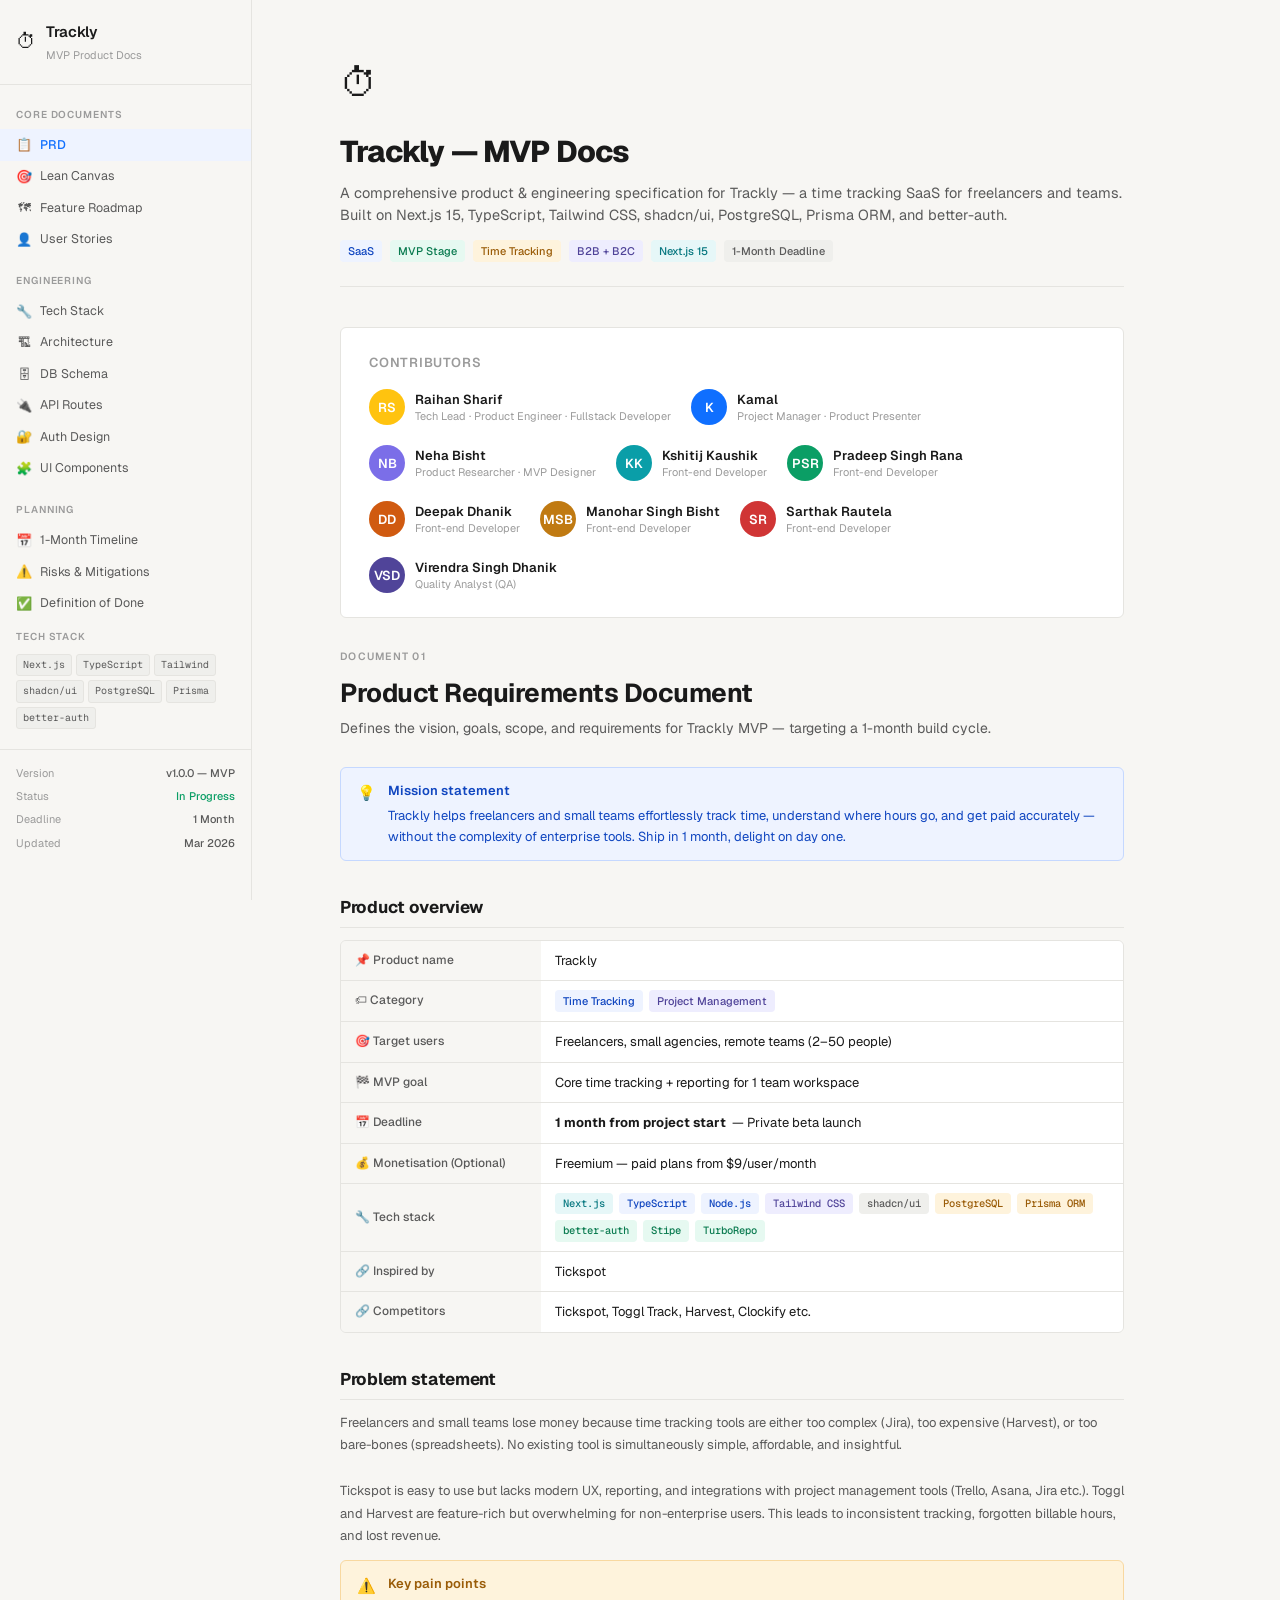
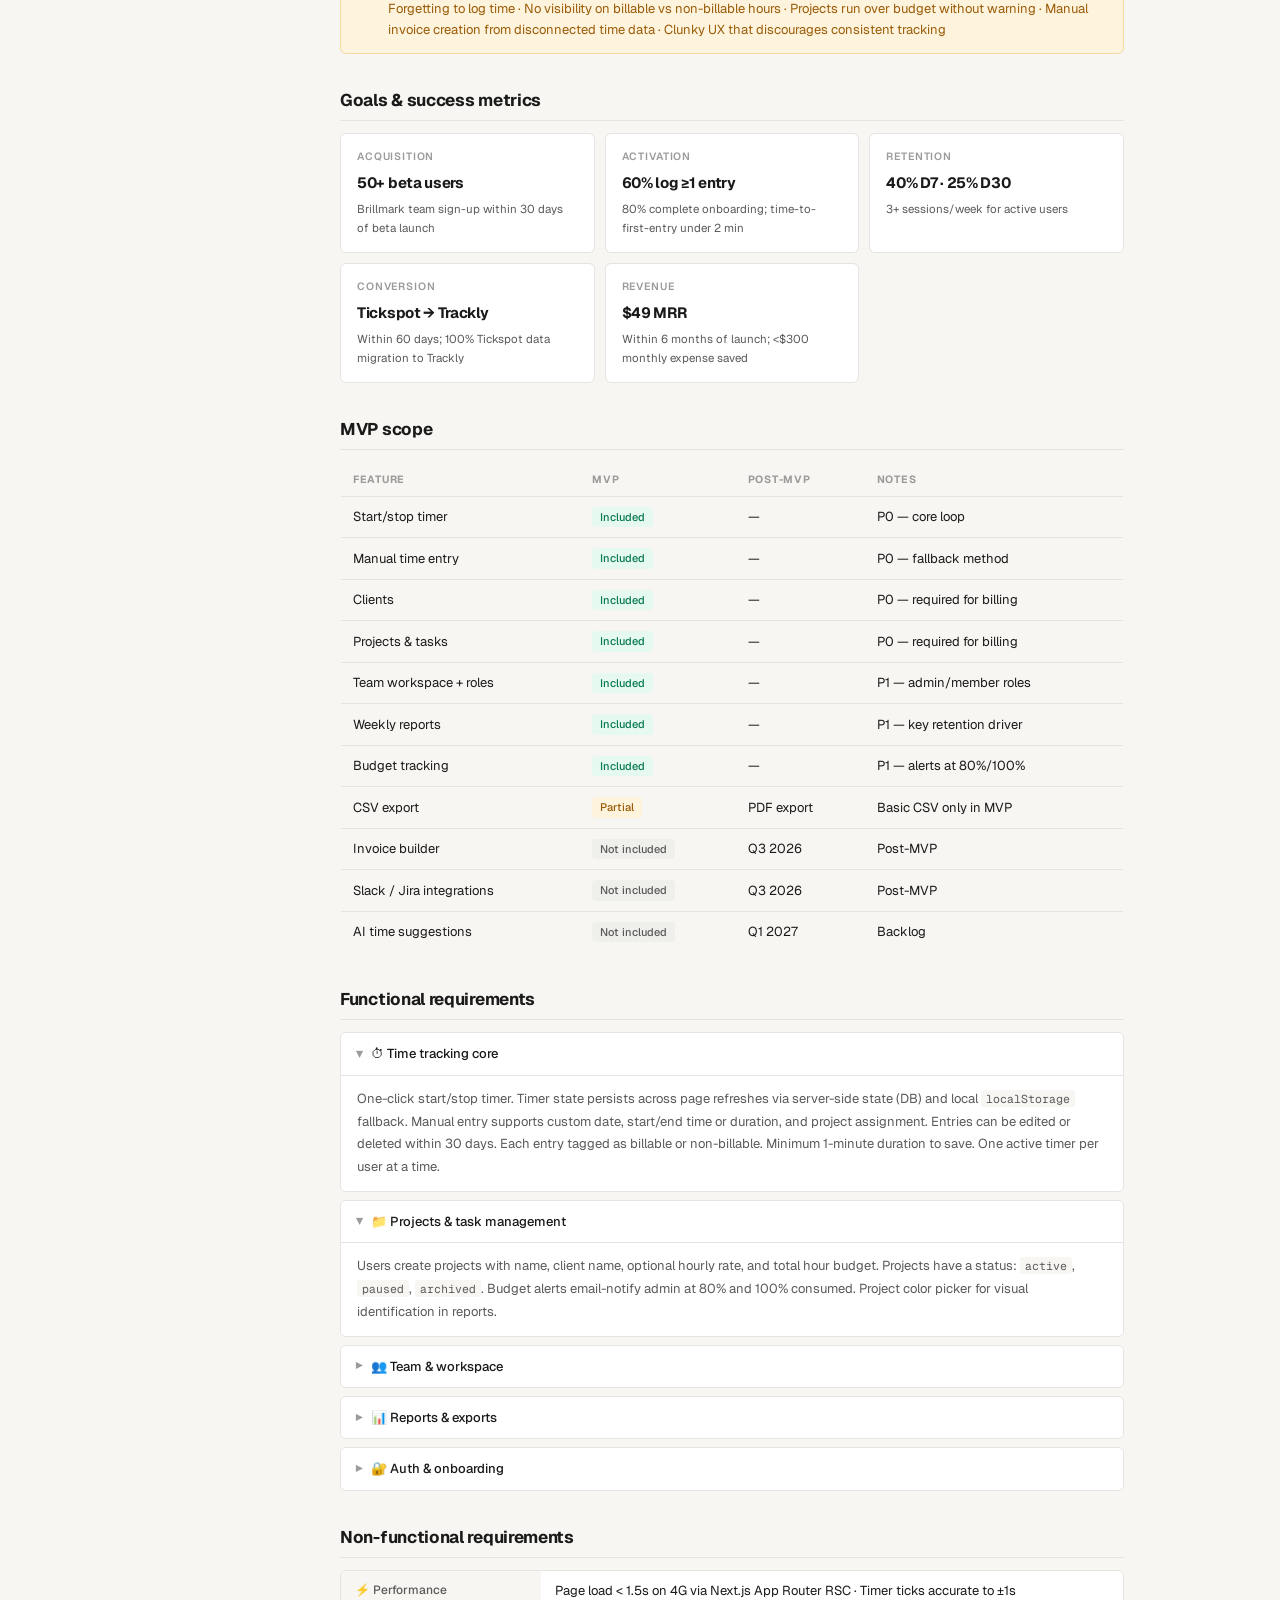
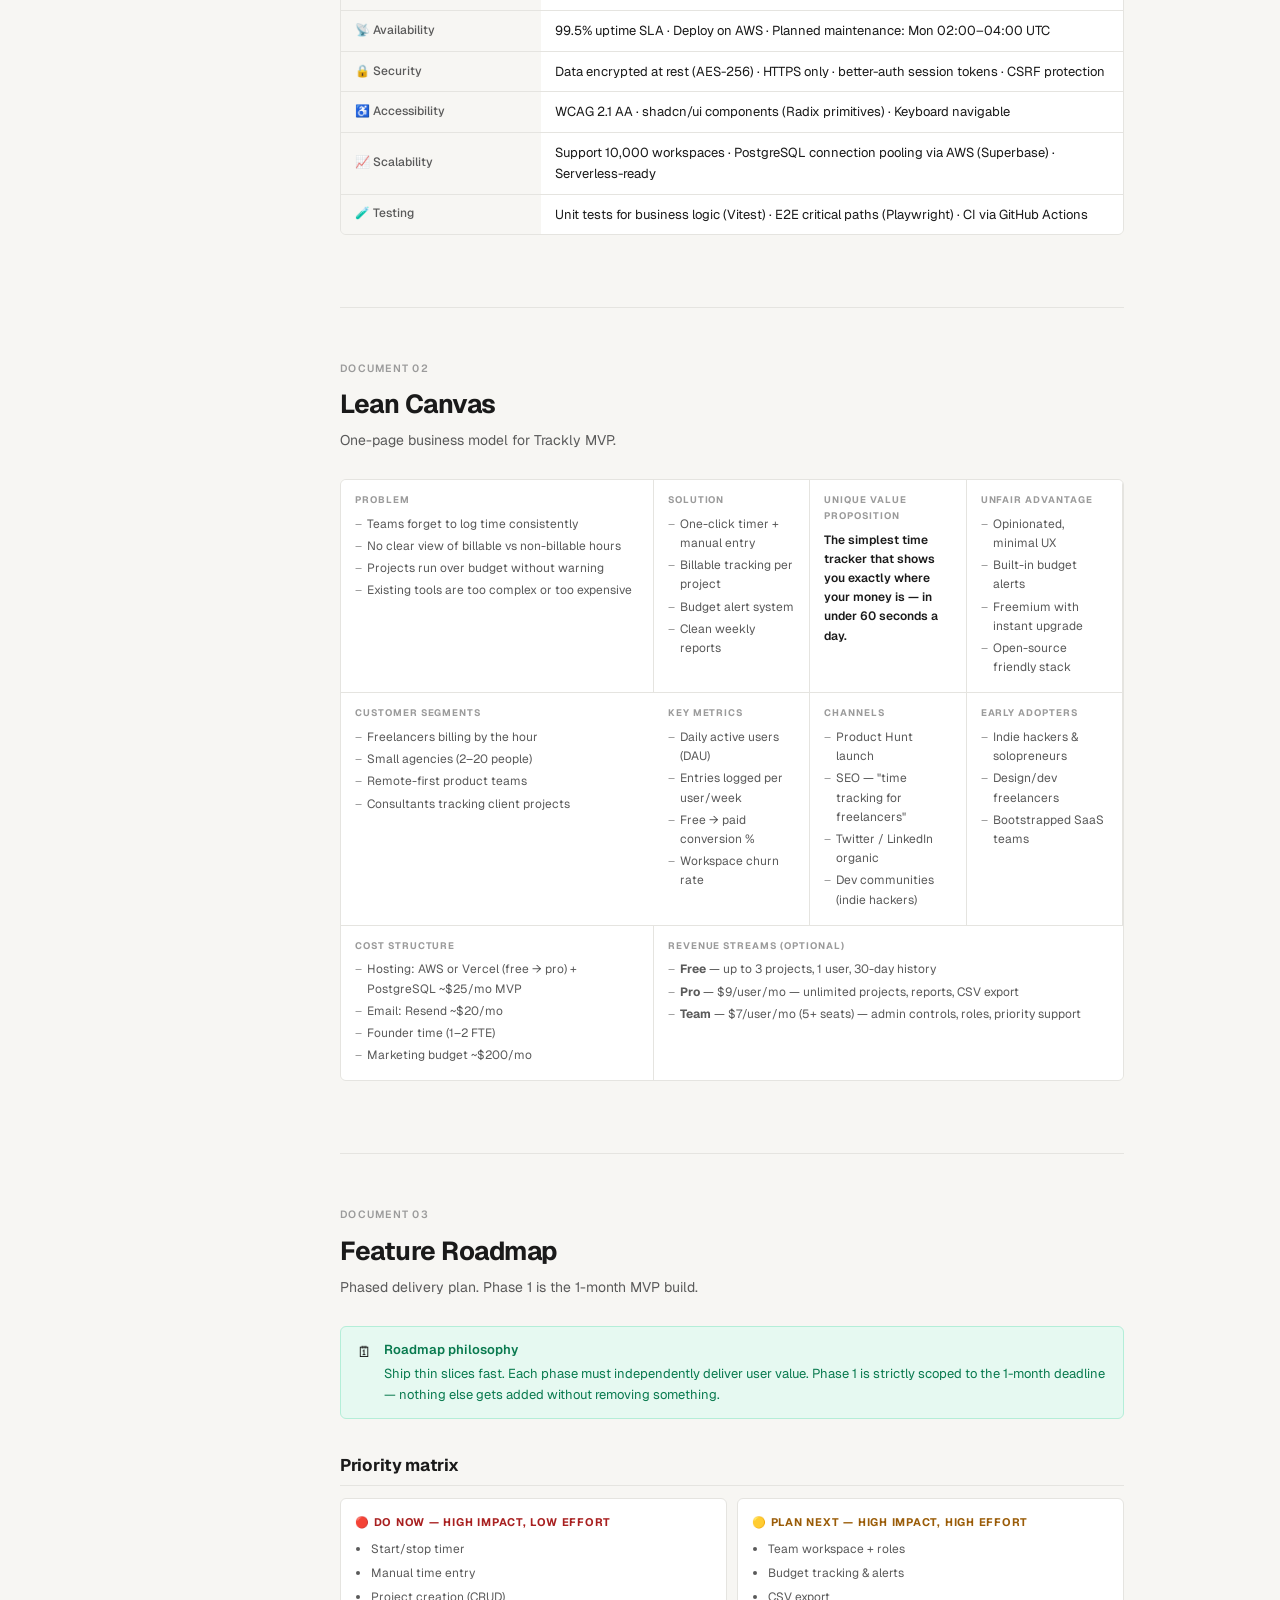
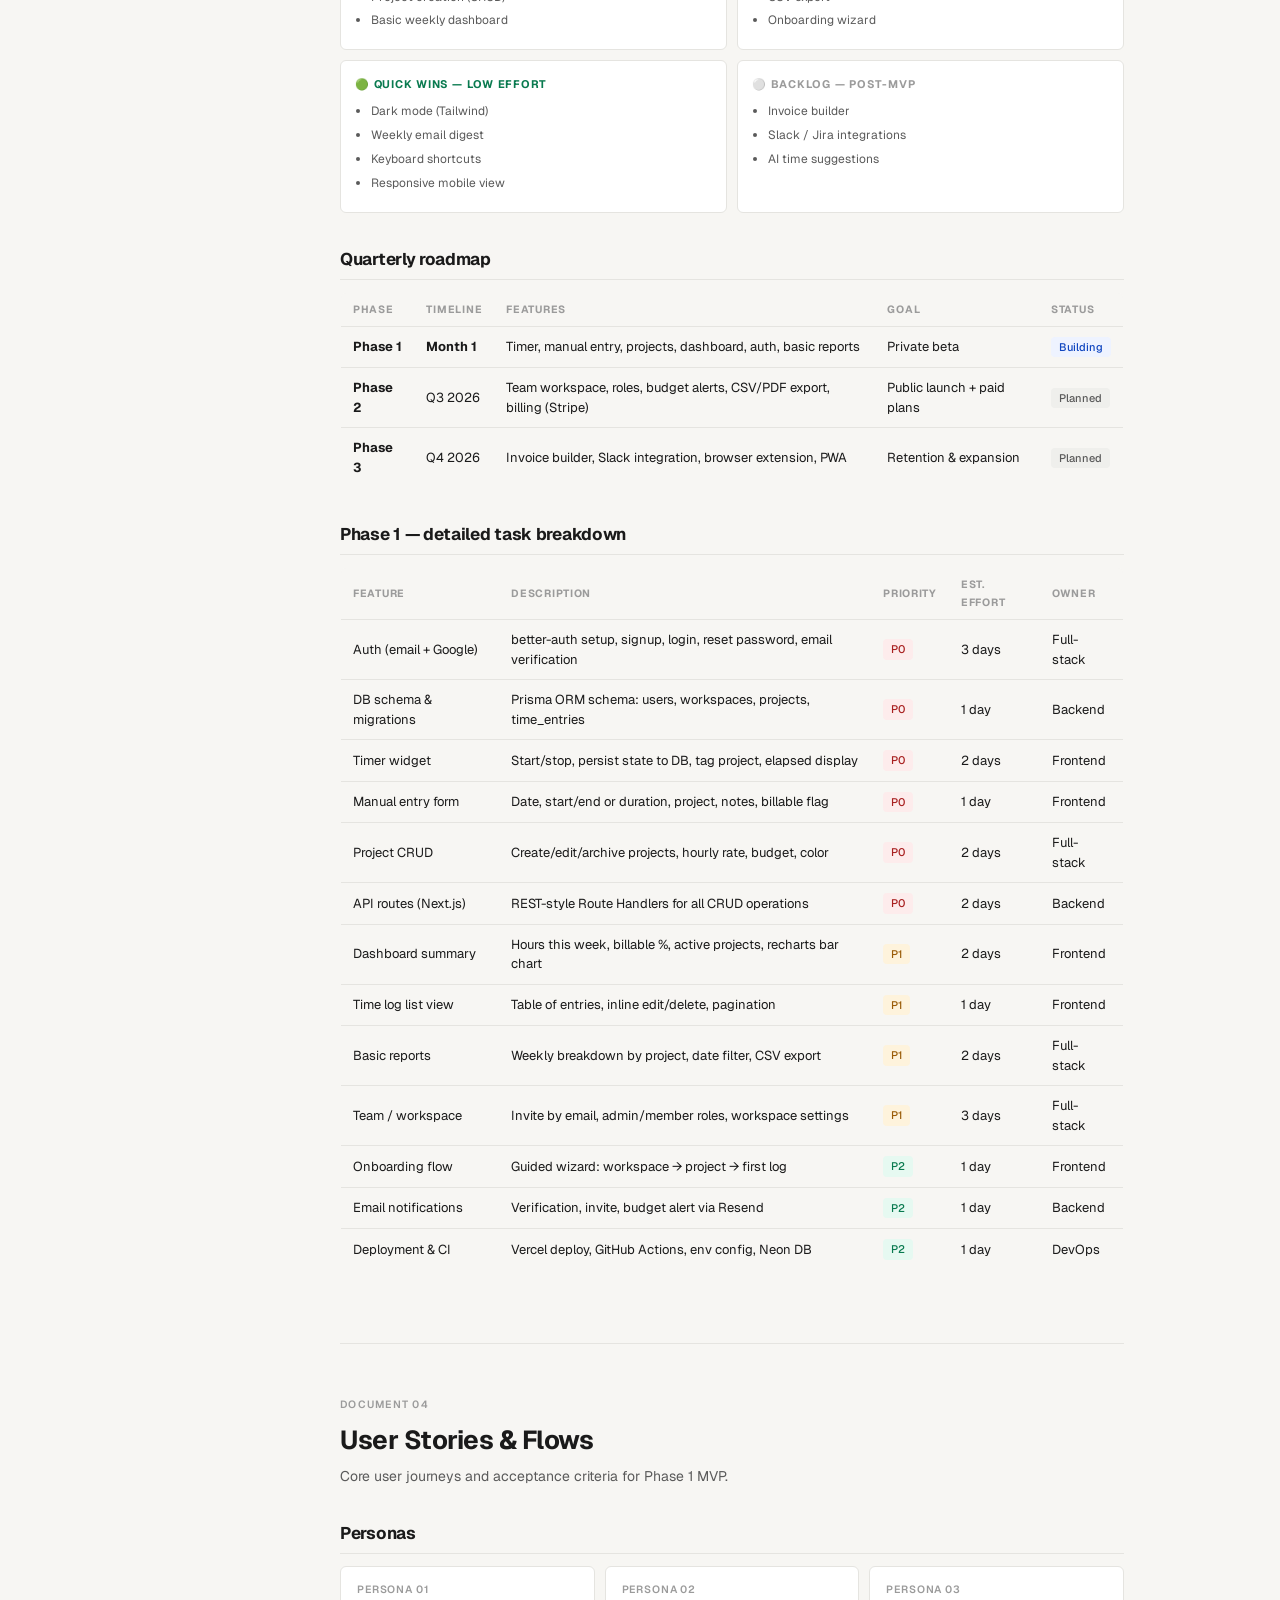
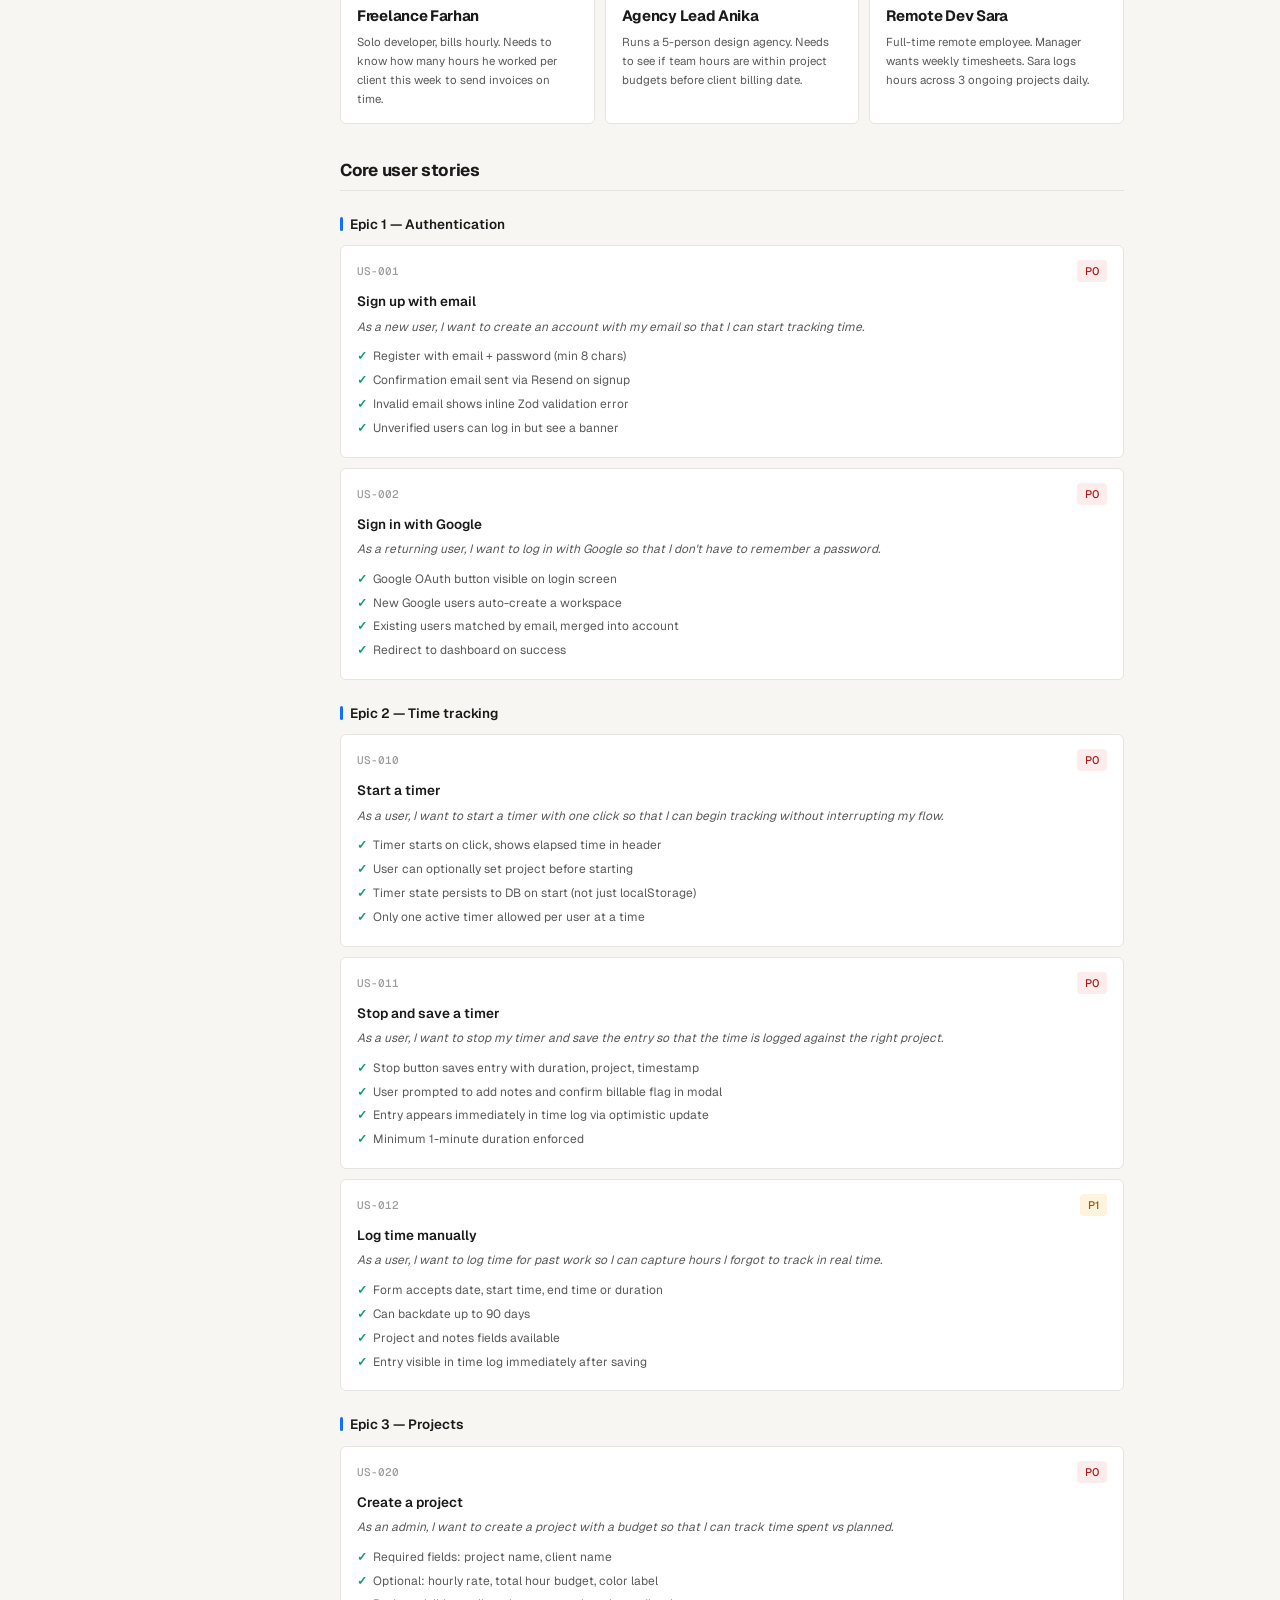
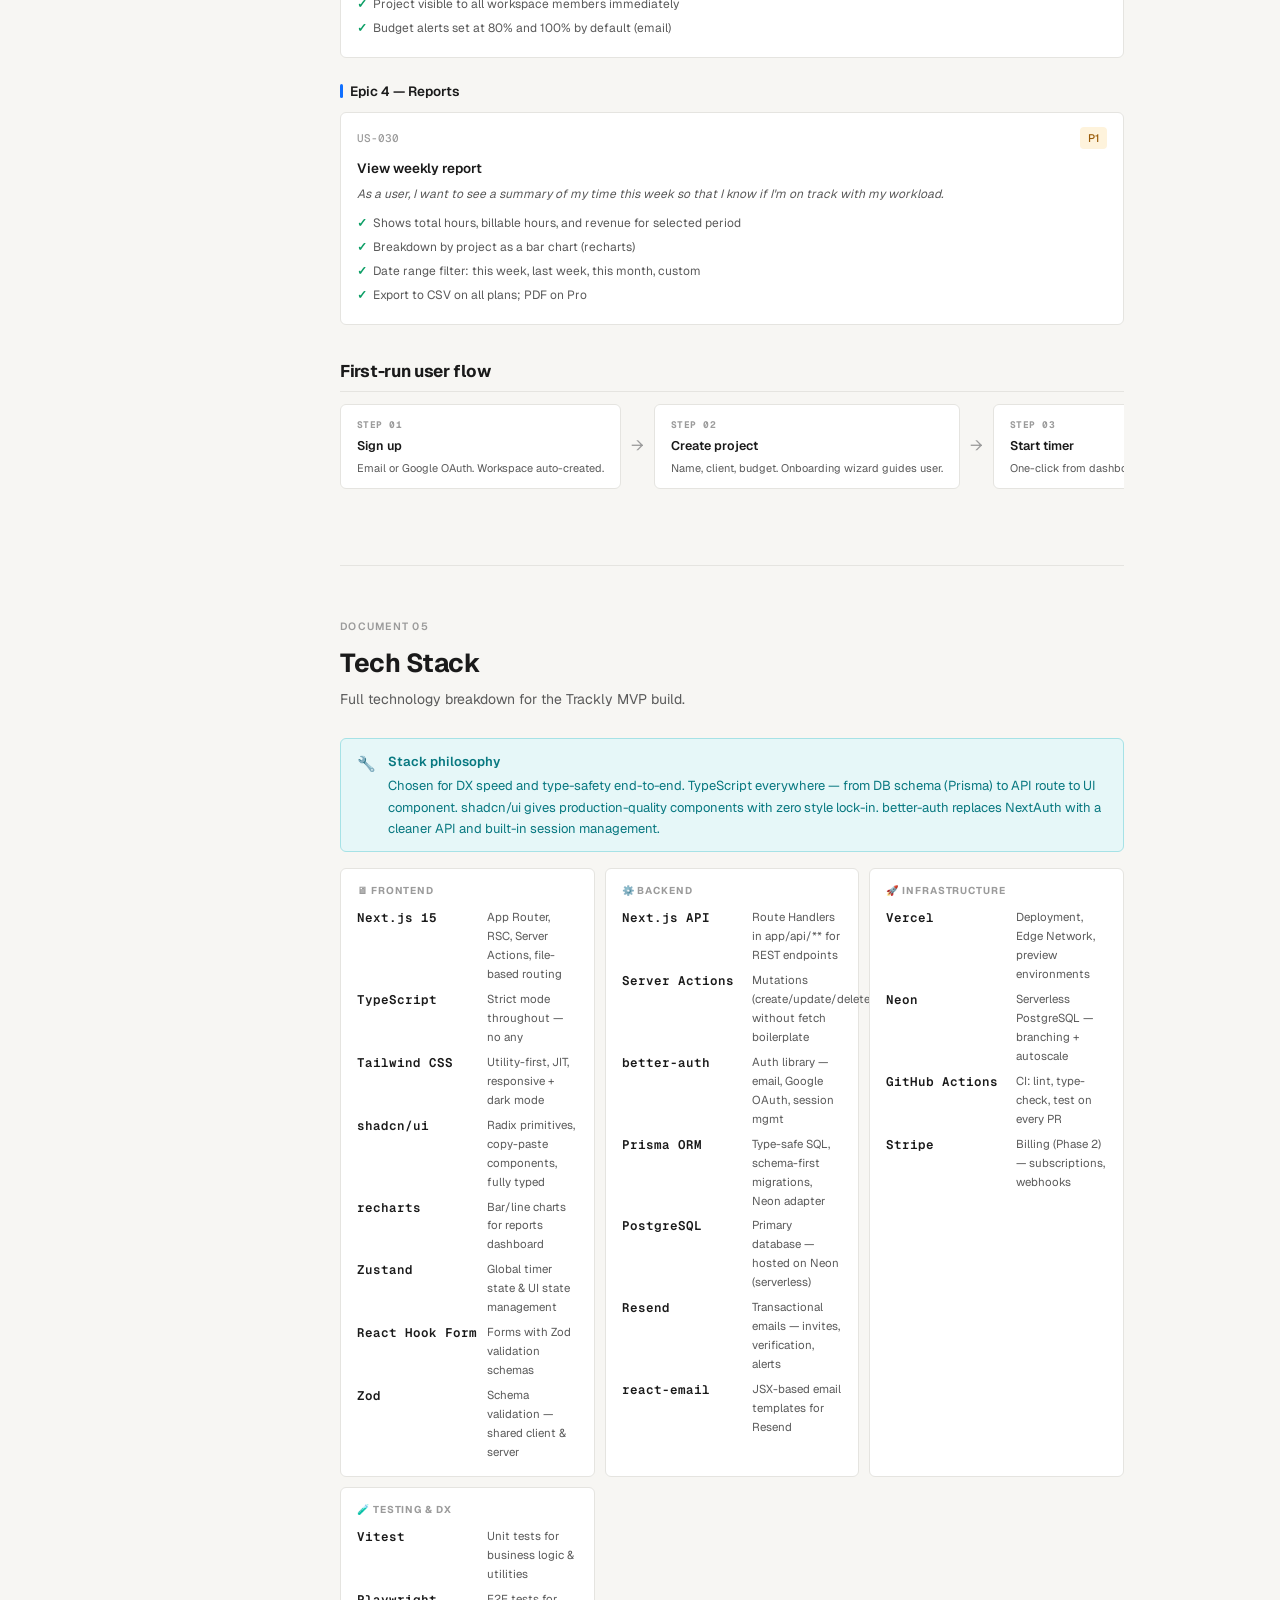
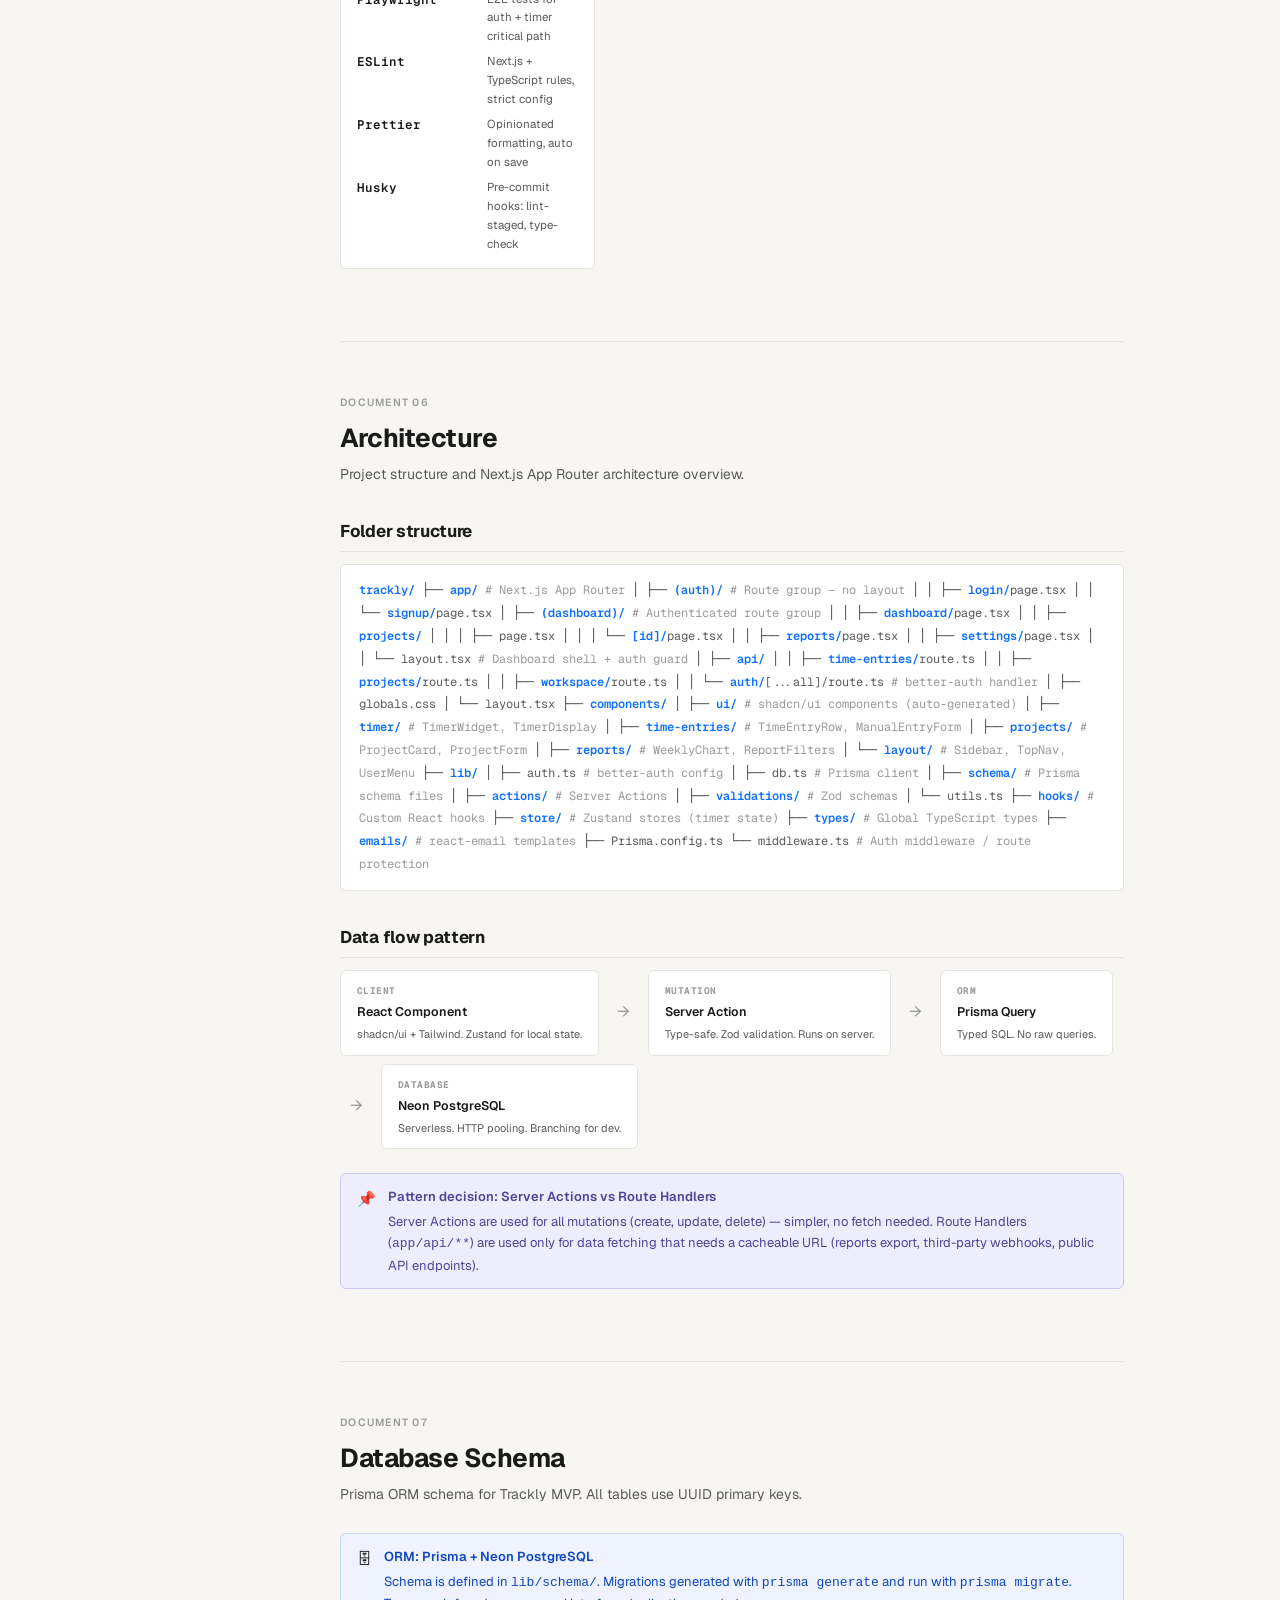
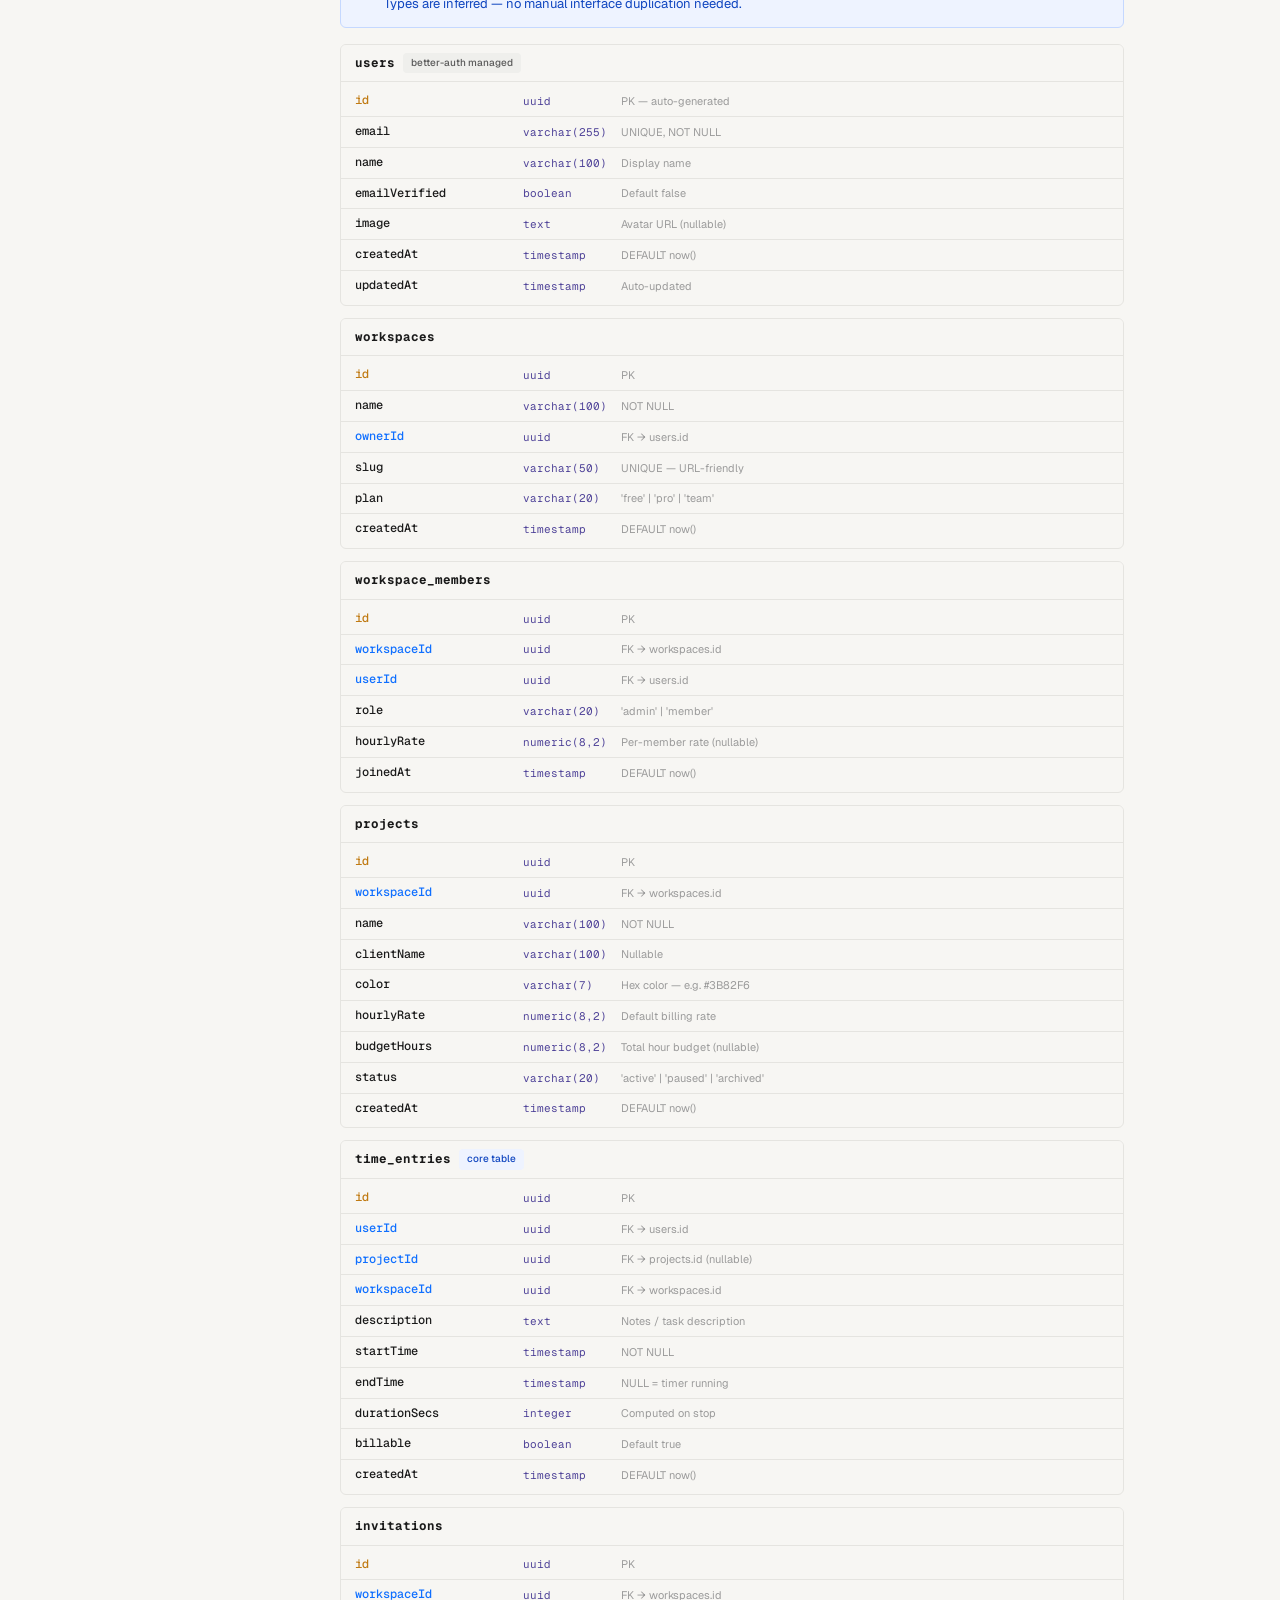
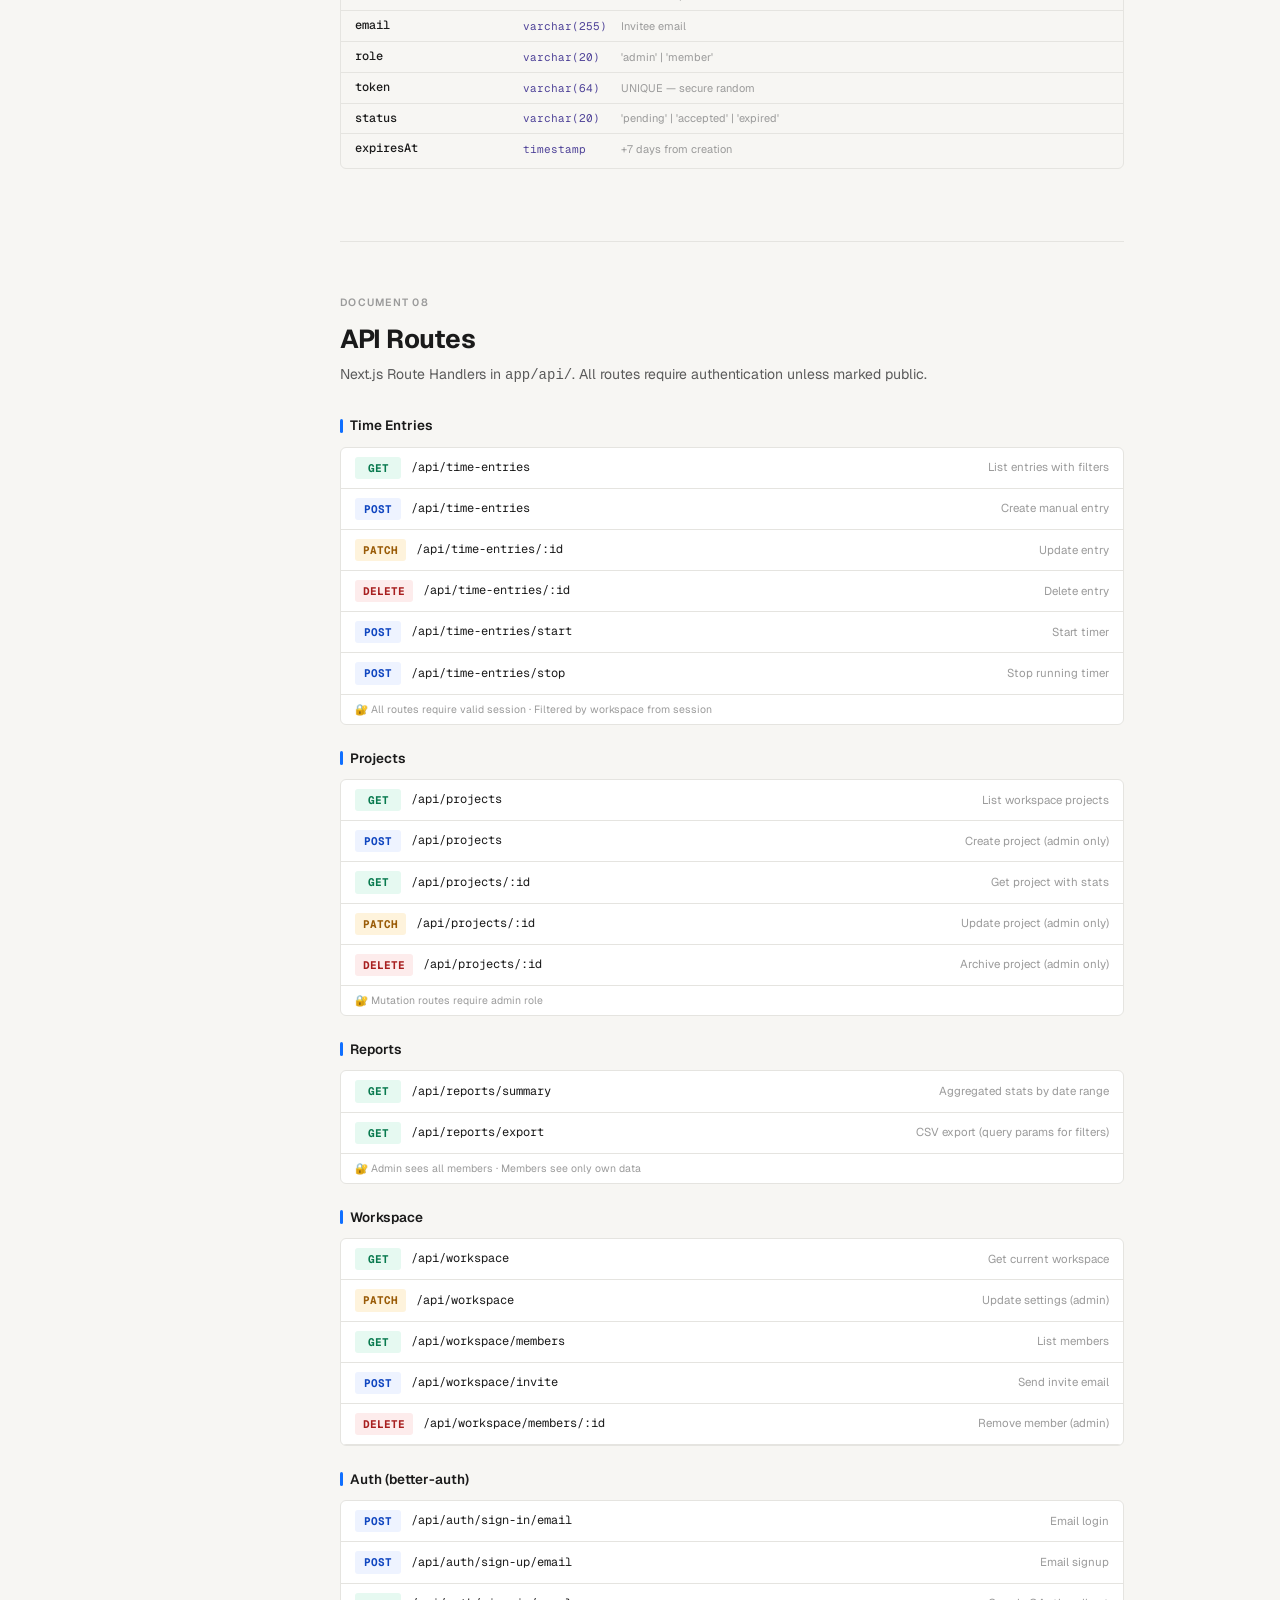
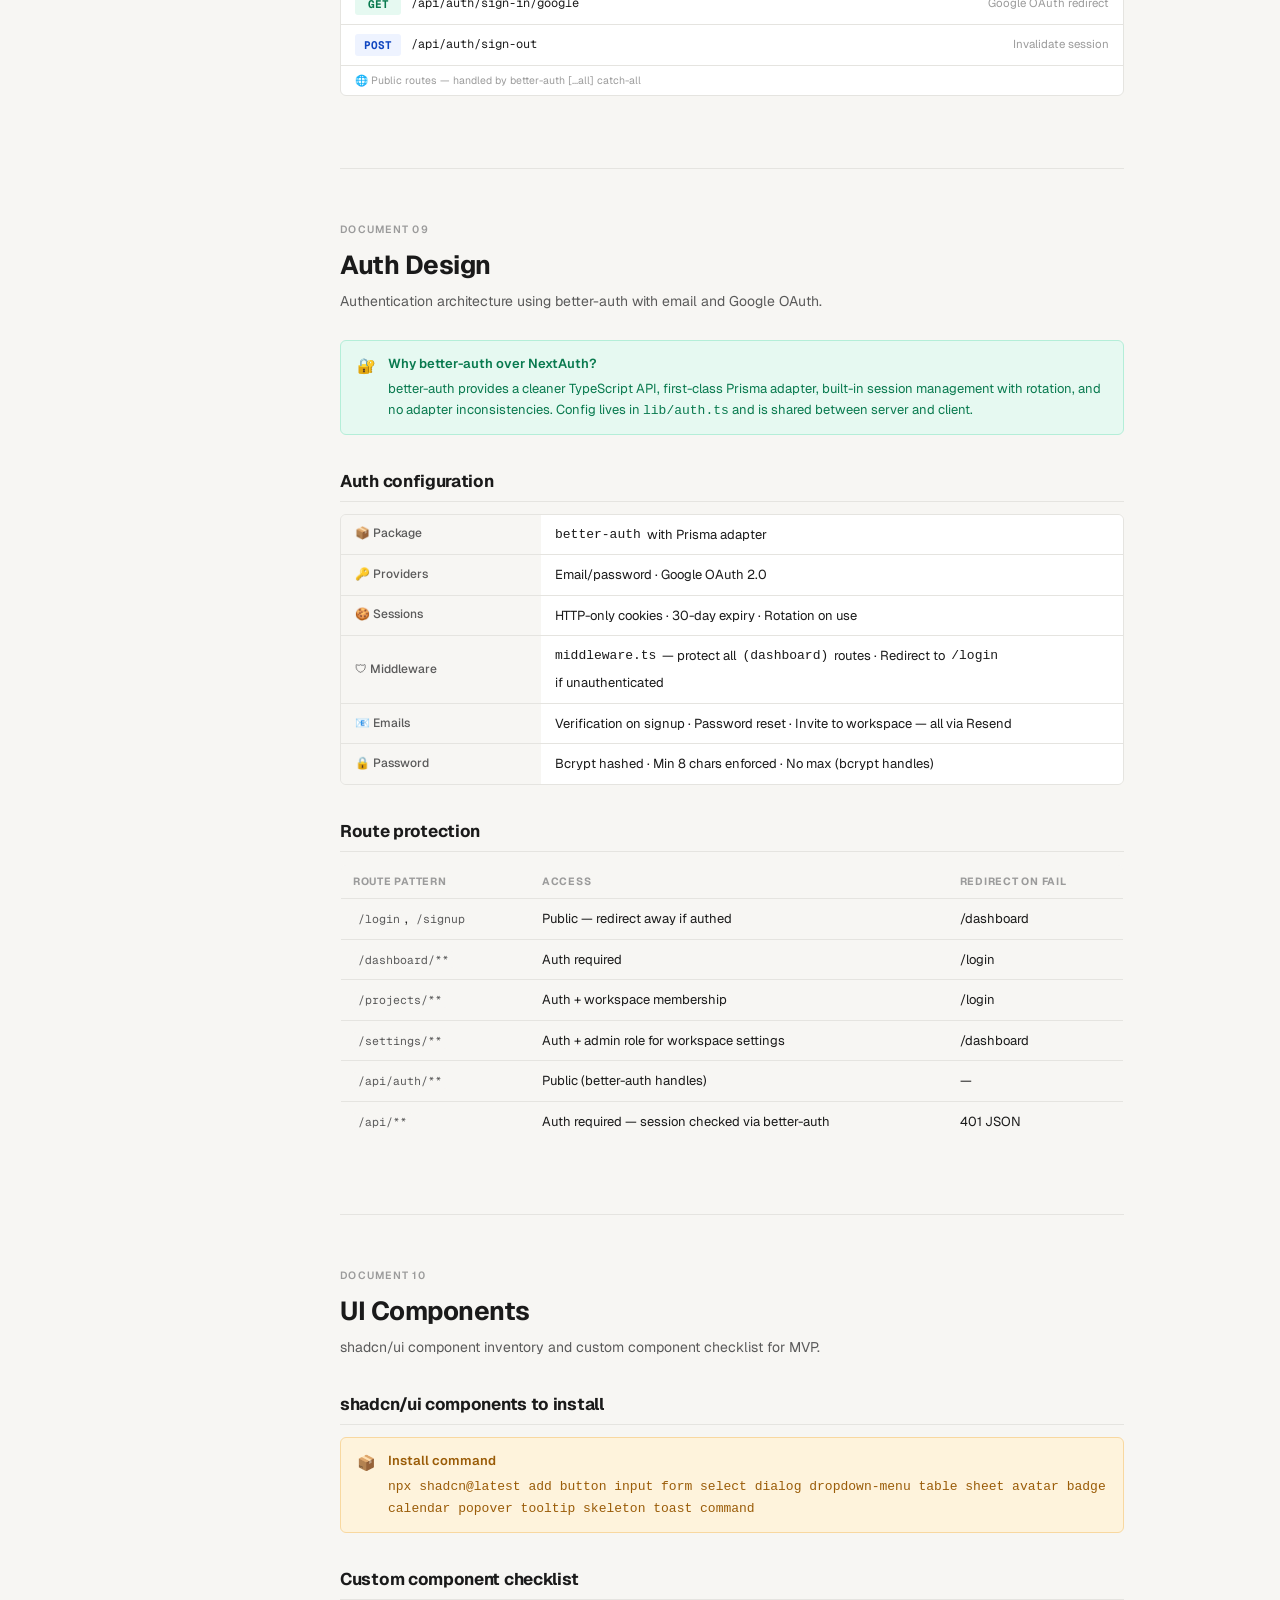
==== commit adc98cd1: "updated" ====
--- a/index.html
+++ b/index.html
@@ -1198,7 +1198,7 @@
             <span class="sb-stack-chip">Tailwind</span>
             <span class="sb-stack-chip">shadcn/ui</span>
             <span class="sb-stack-chip">PostgreSQL</span>
-            <span class="sb-stack-chip">Drizzle</span>
+            <span class="sb-stack-chip">Prisma</span>
             <span class="sb-stack-chip">better-auth</span>
           </div>
         </div>
@@ -1229,7 +1229,7 @@
           <div class="page-desc">
             A comprehensive product & engineering specification for Trackly — a
             time tracking SaaS for freelancers and teams. Built on Next.js 15,
-            TypeScript, Tailwind CSS, shadcn/ui, PostgreSQL, Drizzle ORM, and
+            TypeScript, Tailwind CSS, shadcn/ui, PostgreSQL, Prisma ORM, and
             better-auth.
           </div>
           <div class="page-tags">
@@ -1954,7 +1954,7 @@
               <tr>
                 <td>DB schema & migrations</td>
                 <td>
-                  Drizzle ORM schema: users, workspaces, projects, time_entries
+                  Prisma ORM schema: users, workspaces, projects, time_entries
                 </td>
                 <td><span class="tag tag-red">P0</span></td>
                 <td>1 day</td>
@@ -2292,7 +2292,7 @@
             <div class="callout-content">
               <div class="callout-title">Stack philosophy</div>
               Chosen for DX speed and type-safety end-to-end. TypeScript
-              everywhere — from DB schema (Drizzle) to API route to UI
+              everywhere — from DB schema (Prisma) to API route to UI
               component. shadcn/ui gives production-quality components with zero
               style lock-in. better-auth replaces NextAuth with a cleaner API
               and built-in session management.
@@ -2376,7 +2376,7 @@
                   >
                 </div>
                 <div class="stack-item">
-                  <span class="stack-item-name">Drizzle ORM</span
+                  <span class="stack-item-name">Prisma ORM</span
                   ><span class="stack-item-desc"
                     >Type-safe SQL, schema-first migrations, Neon adapter</span
                   >
@@ -2517,9 +2517,9 @@
             <span class="comment"># Sidebar, TopNav, UserMenu</span> ├──
             <span class="dir">lib/</span> │ ├── auth.ts
             <span class="comment"># better-auth config</span> │ ├── db.ts
-            <span class="comment"># Drizzle client</span> │ ├──
+            <span class="comment"># Prisma client</span> │ ├──
             <span class="dir">schema/</span>
-            <span class="comment"># Drizzle schema files</span> │ ├──
+            <span class="comment"># Prisma schema files</span> │ ├──
             <span class="dir">actions/</span>
             <span class="comment"># Server Actions</span> │ ├──
             <span class="dir">validations/</span>
@@ -2532,7 +2532,7 @@
             <span class="comment"># Global TypeScript types</span> ├──
             <span class="dir">emails/</span>
             <span class="comment"># react-email templates</span> ├──
-            drizzle.config.ts └── middleware.ts
+            Prisma.config.ts └── middleware.ts
             <span class="comment"># Auth middleware / route protection</span>
           </div>
 
@@ -2556,7 +2556,7 @@
             <div class="flow-arrow">→</div>
             <div class="flow-step" style="min-width: 150px">
               <div class="flow-step-num">ORM</div>
-              <div class="flow-step-title">Drizzle Query</div>
+              <div class="flow-step-title">Prisma Query</div>
               <div class="flow-step-desc">Typed SQL. No raw queries.</div>
             </div>
             <div class="flow-arrow">→</div>
@@ -2592,7 +2592,7 @@
           <div class="section-eyebrow">Document 07</div>
           <div class="section-title">Database Schema</div>
           <div class="section-sub">
-            Drizzle ORM schema for Trackly MVP. All tables use UUID primary
+            Prisma ORM schema for Trackly MVP. All tables use UUID primary
             keys.
           </div>
 
@@ -3057,7 +3057,7 @@
             <div class="callout-icon">🔐</div>
             <div class="callout-content">
               <div class="callout-title">Why better-auth over NextAuth?</div>
-              better-auth provides a cleaner TypeScript API, first-class Drizzle
+              better-auth provides a cleaner TypeScript API, first-class Prisma
               adapter, built-in session management with rotation, and no adapter
               inconsistencies. Config lives in <code>lib/auth.ts</code> and is
               shared between server and client.
@@ -3069,7 +3069,7 @@
             <div class="prop-row">
               <div class="prop-key">📦 Package</div>
               <div class="prop-val">
-                <code>better-auth</code> with Drizzle adapter
+                <code>better-auth</code> with Prisma adapter
               </div>
             </div>
             <div class="prop-row">
@@ -3307,7 +3307,7 @@
                 <span class="tag tag-red" style="flex-shrink: 0">P0</span>
                 <div>
                   <div class="sprint-item-text">
-                    Neon PostgreSQL + Drizzle ORM setup — schema migration for
+                    Neon PostgreSQL + Prisma ORM setup — schema migration for
                     all core tables
                   </div>
                   <div class="sprint-item-sub">Day 1–2 · ~4h</div>
@@ -3481,7 +3481,7 @@
                 <div>
                   <div class="sprint-item-text">
                     Reports API — aggregate query by date range, project, member
-                    in Drizzle
+                    in Prisma
                   </div>
                   <div class="sprint-item-sub">Day 16–17 · ~4h</div>
                 </div>
@@ -3719,12 +3719,12 @@
                 </td>
               </tr>
               <tr class="risk-row-mid">
-                <td>Drizzle migration conflicts</td>
+                <td>Prisma migration conflicts</td>
                 <td><span class="tag tag-amber">Medium</span></td>
                 <td><span class="tag tag-green">Low</span></td>
                 <td>
                   Use Neon branching for dev. Never run migrations manually —
-                  always drizzle-kit.
+                  always Prisma-kit.
                 </td>
               </tr>
               <tr class="risk-row-low">
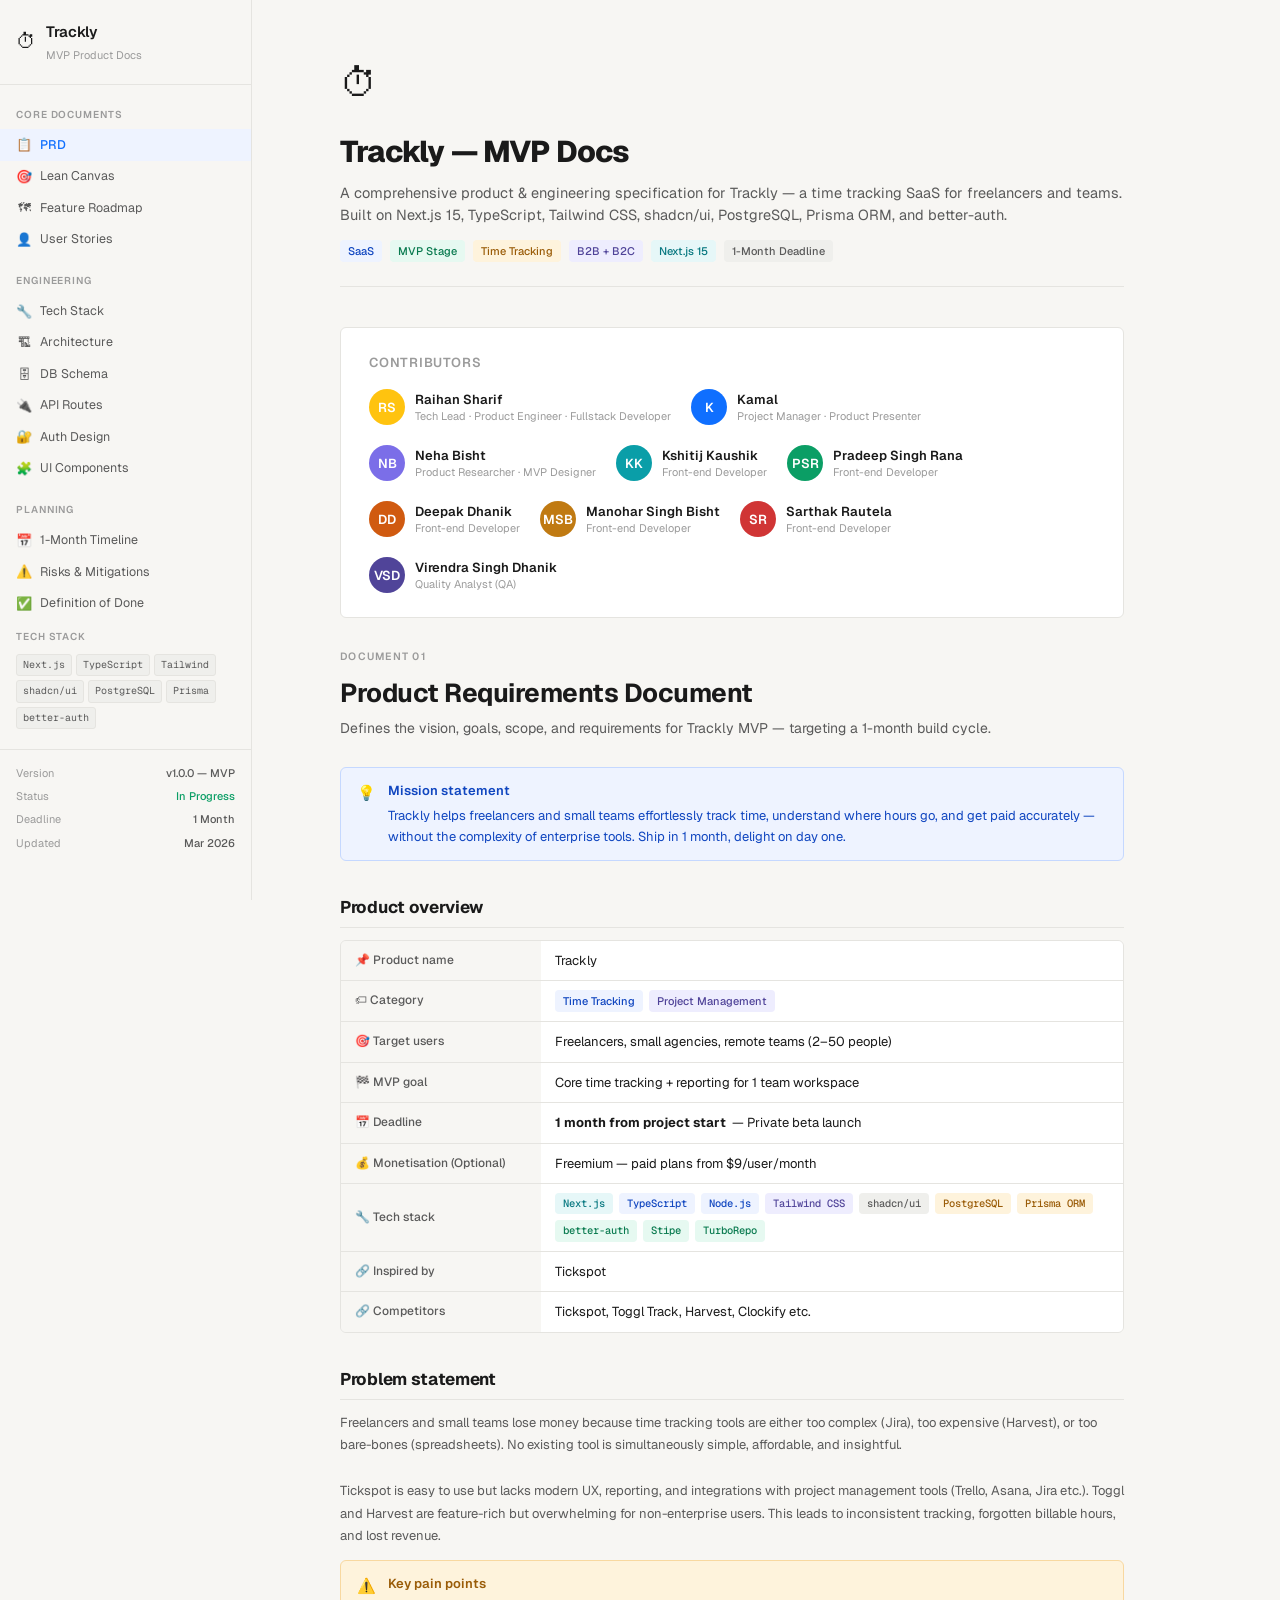
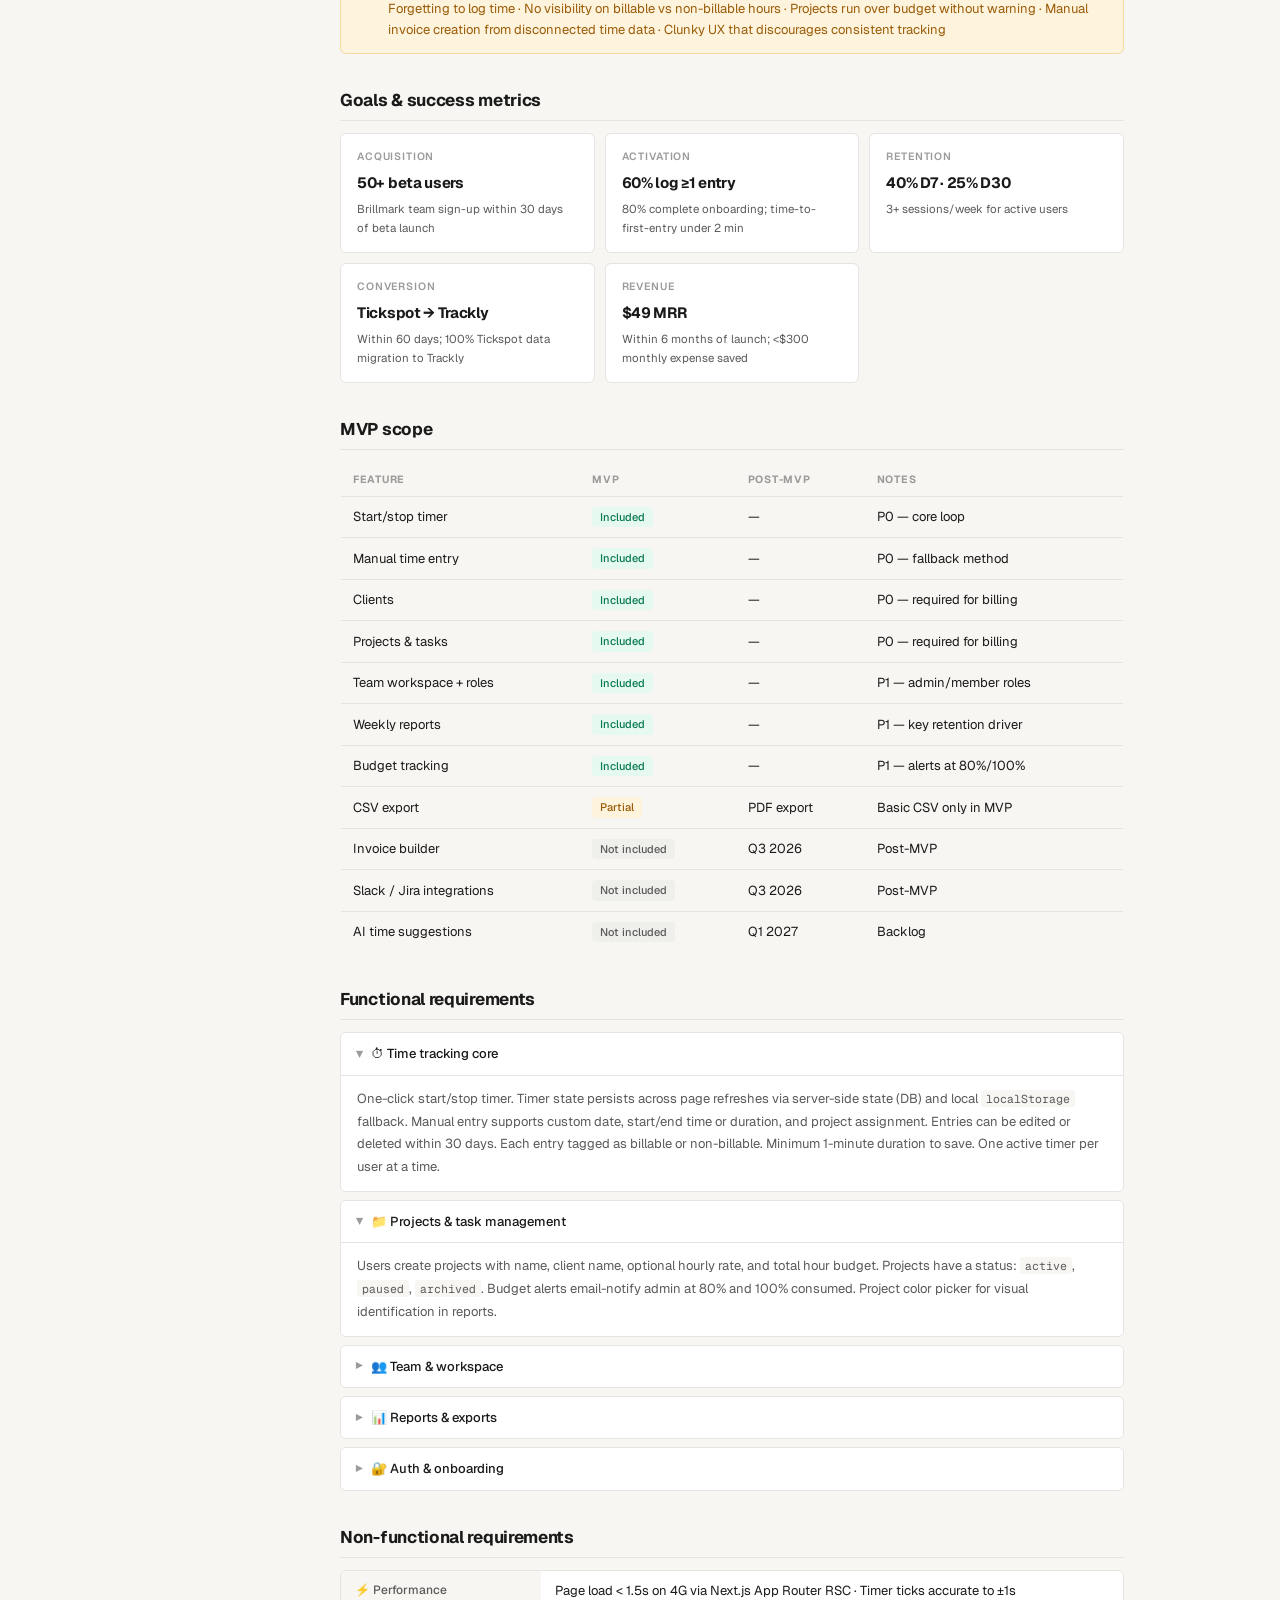
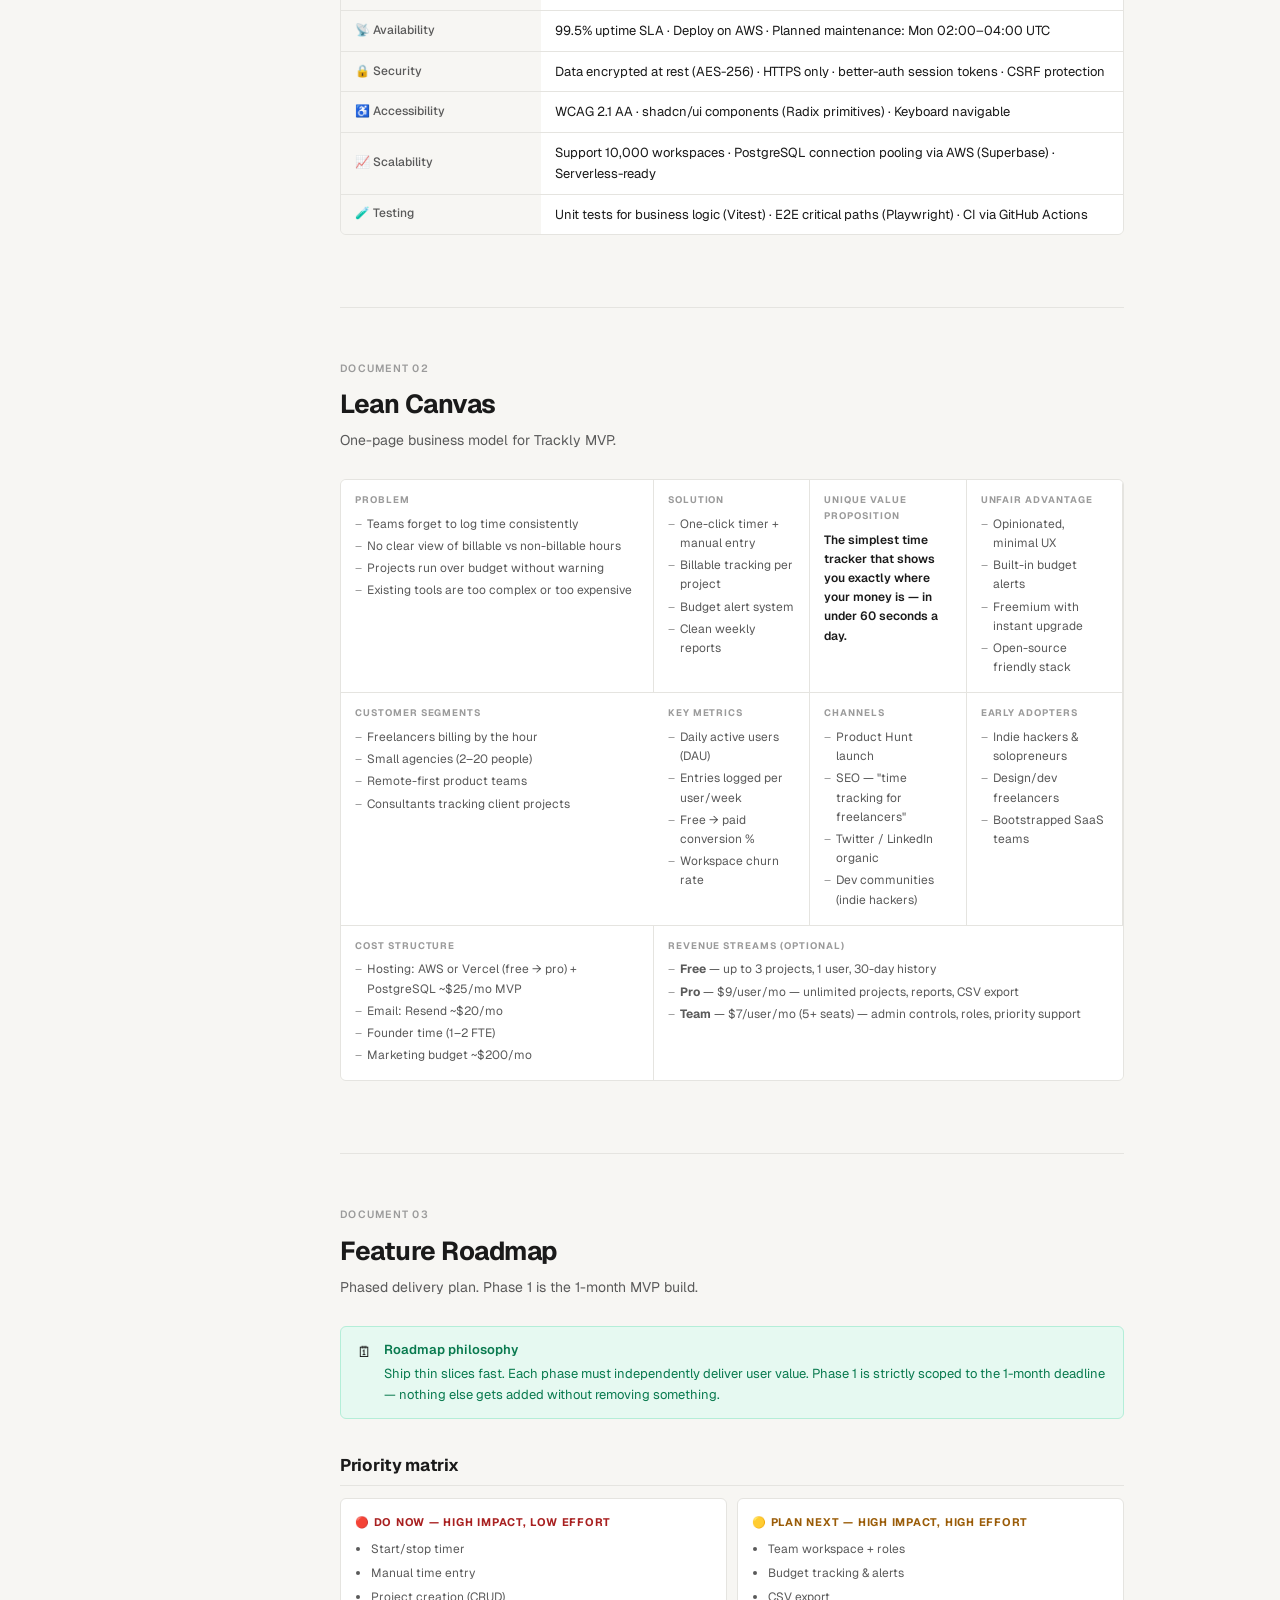
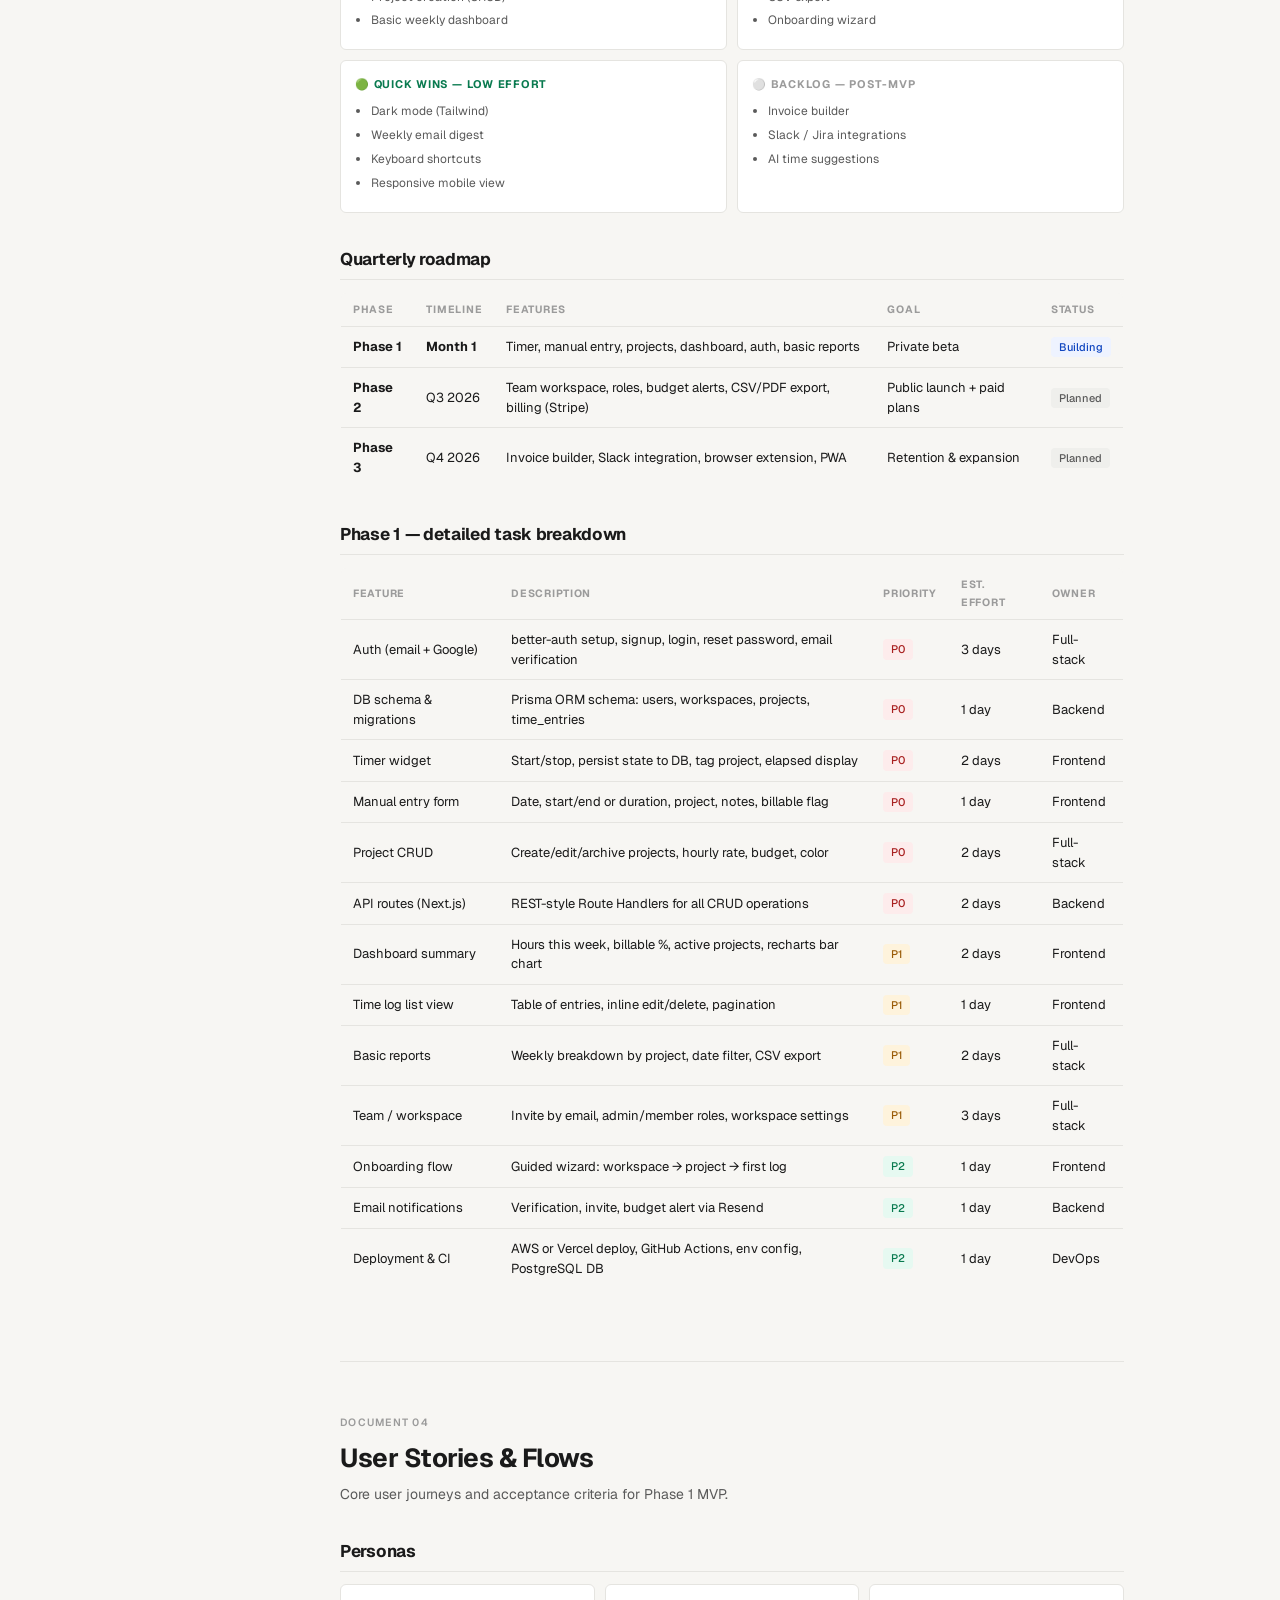
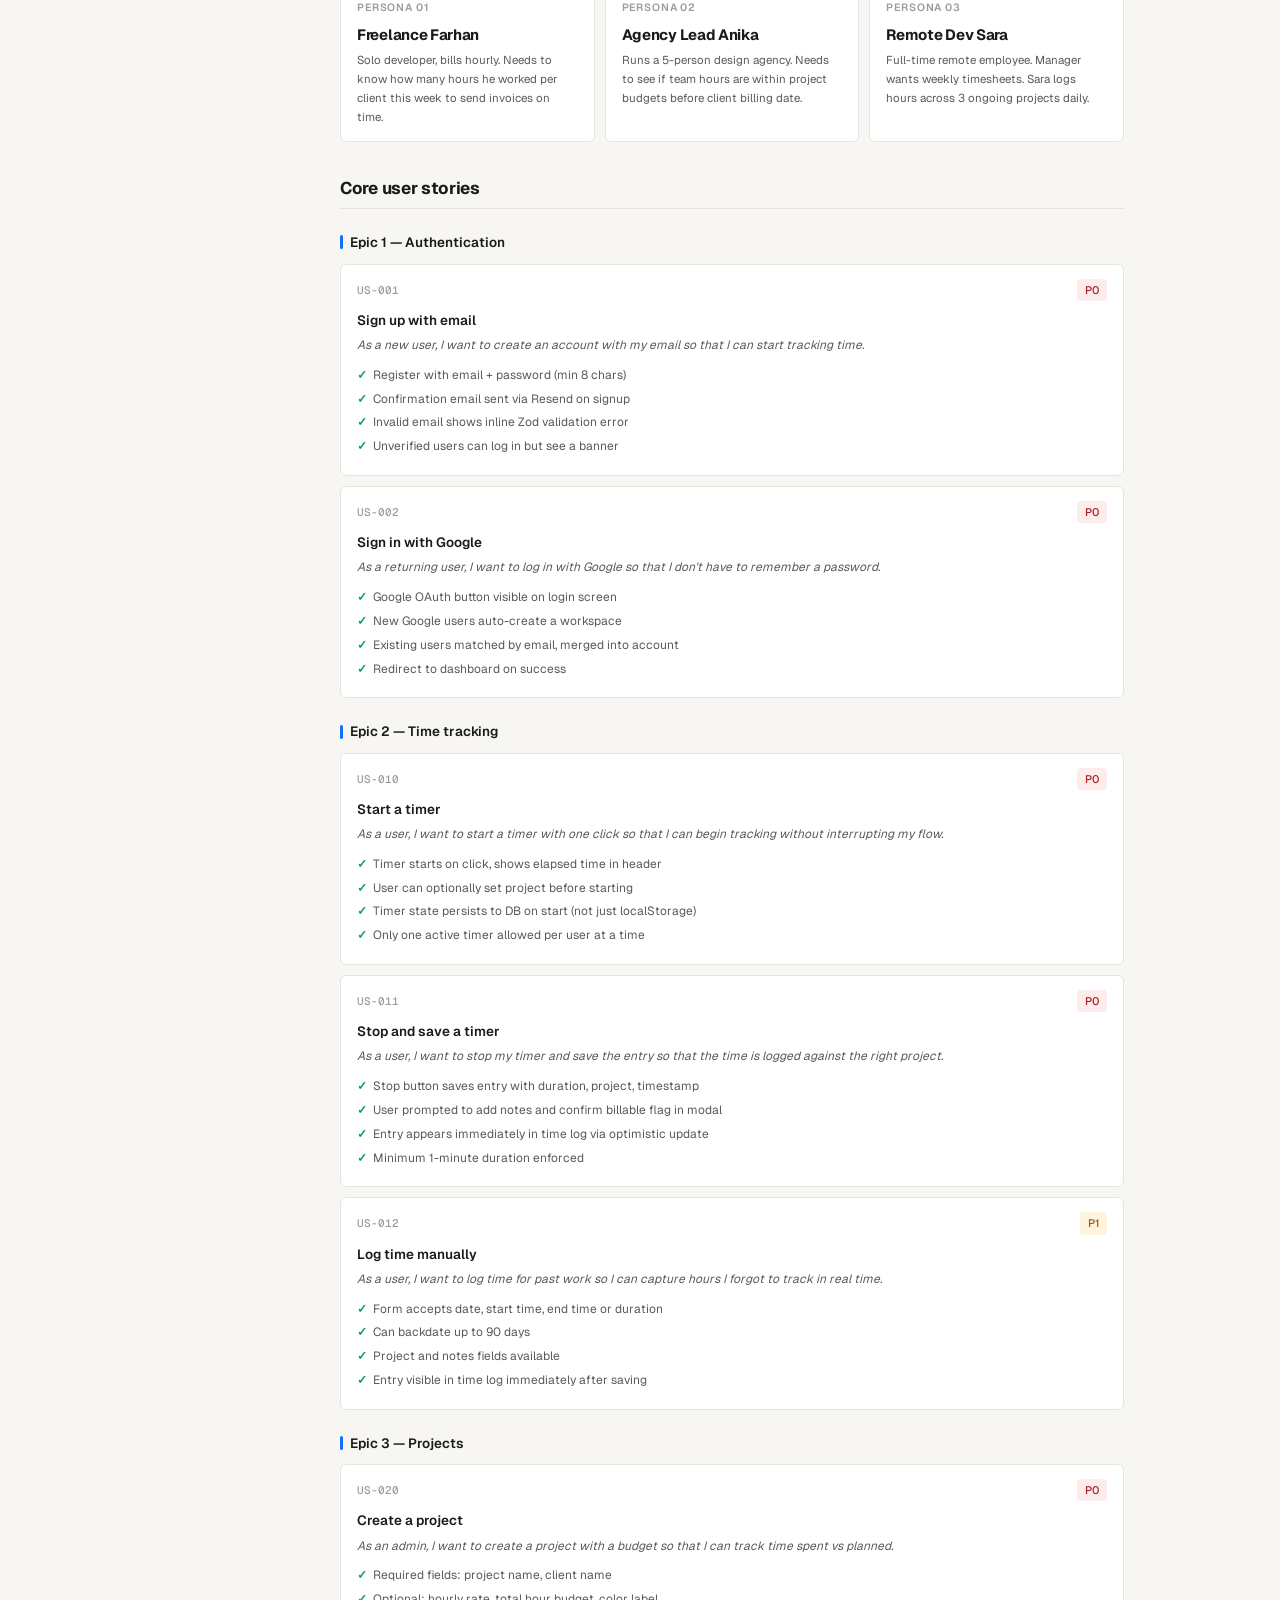
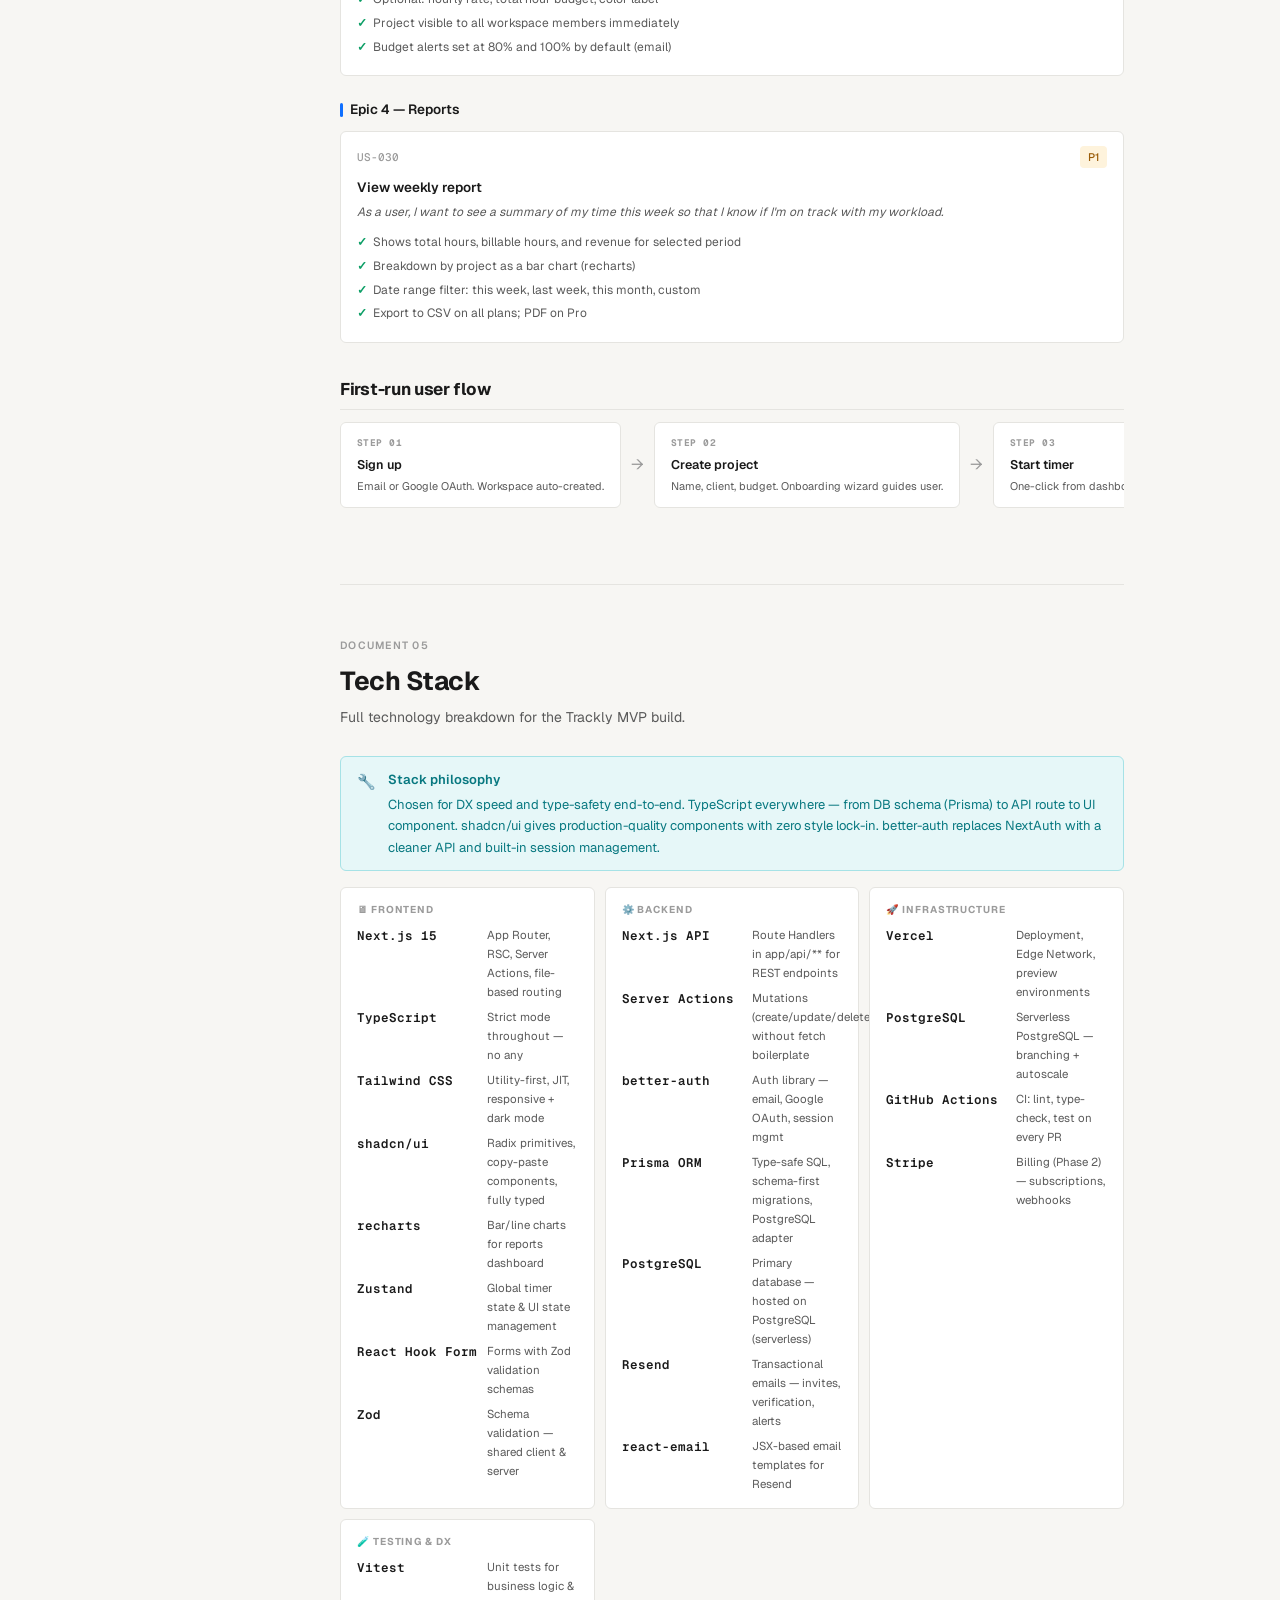
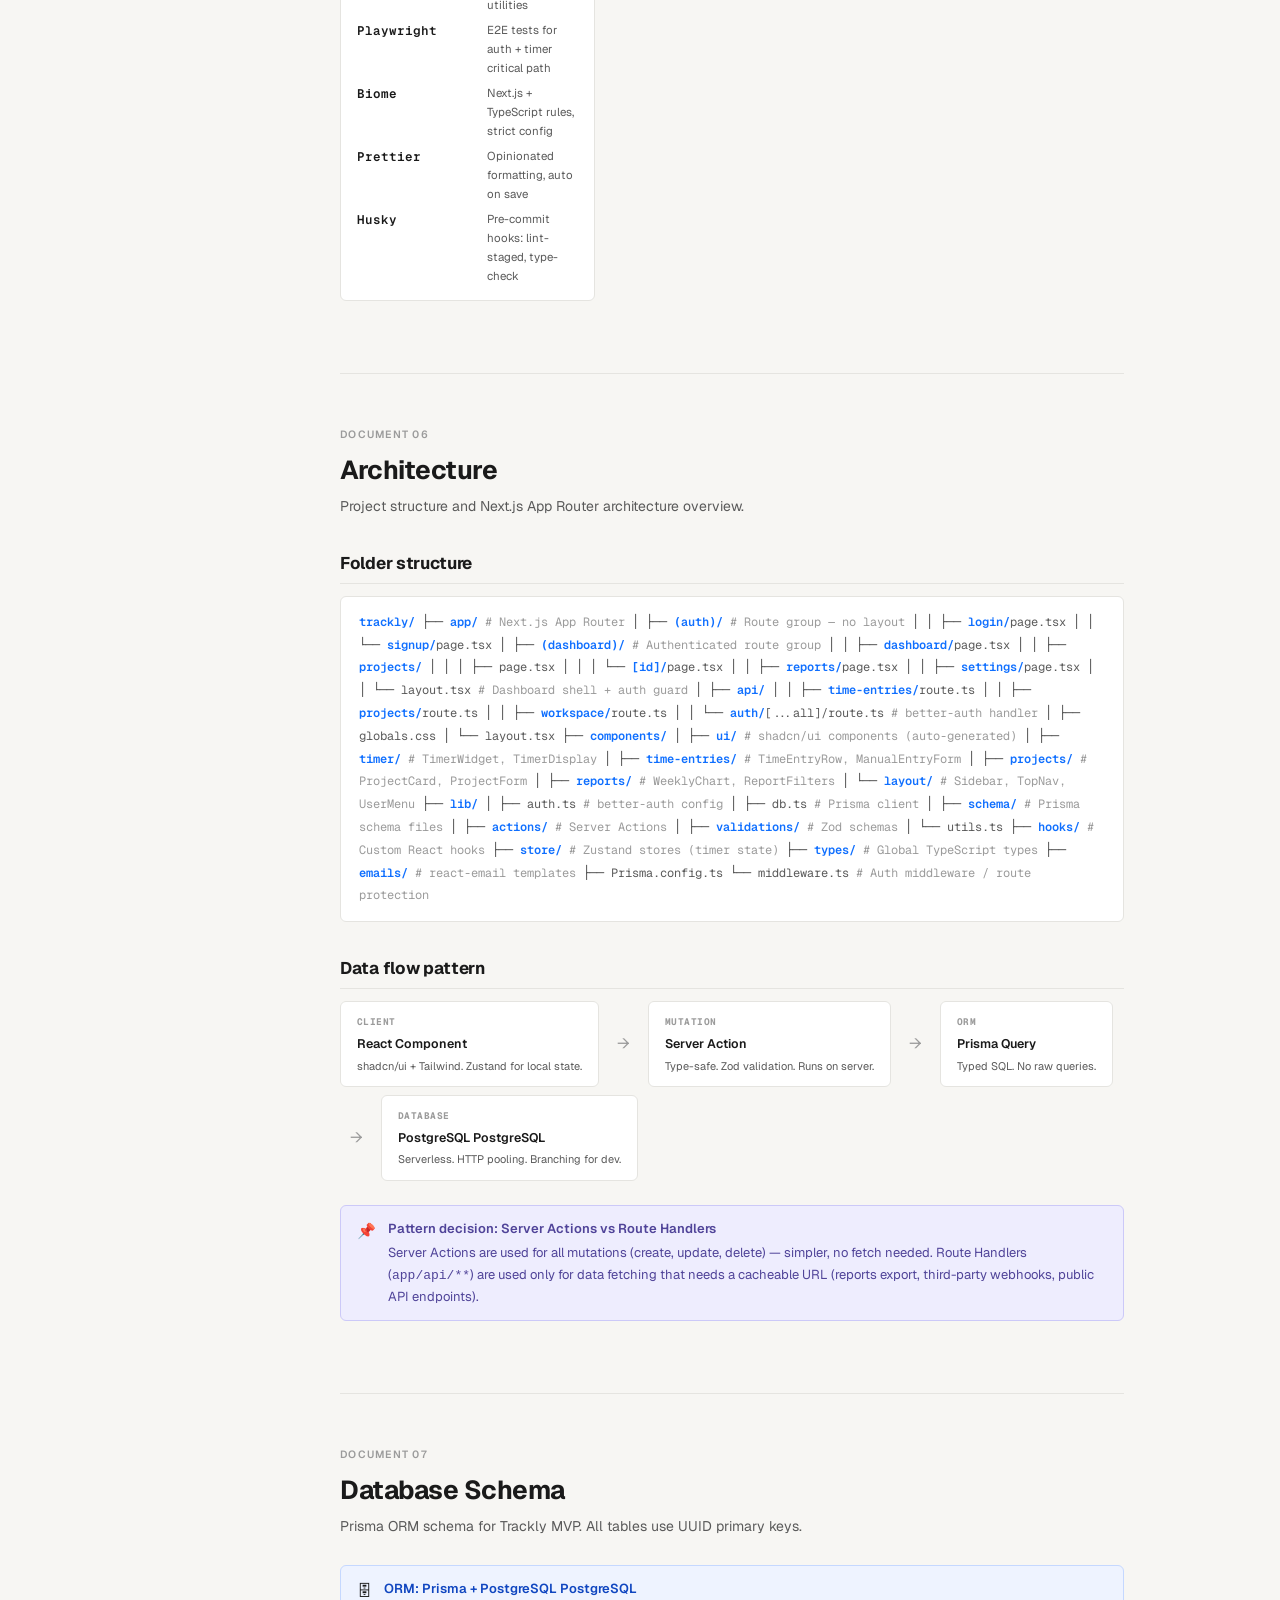
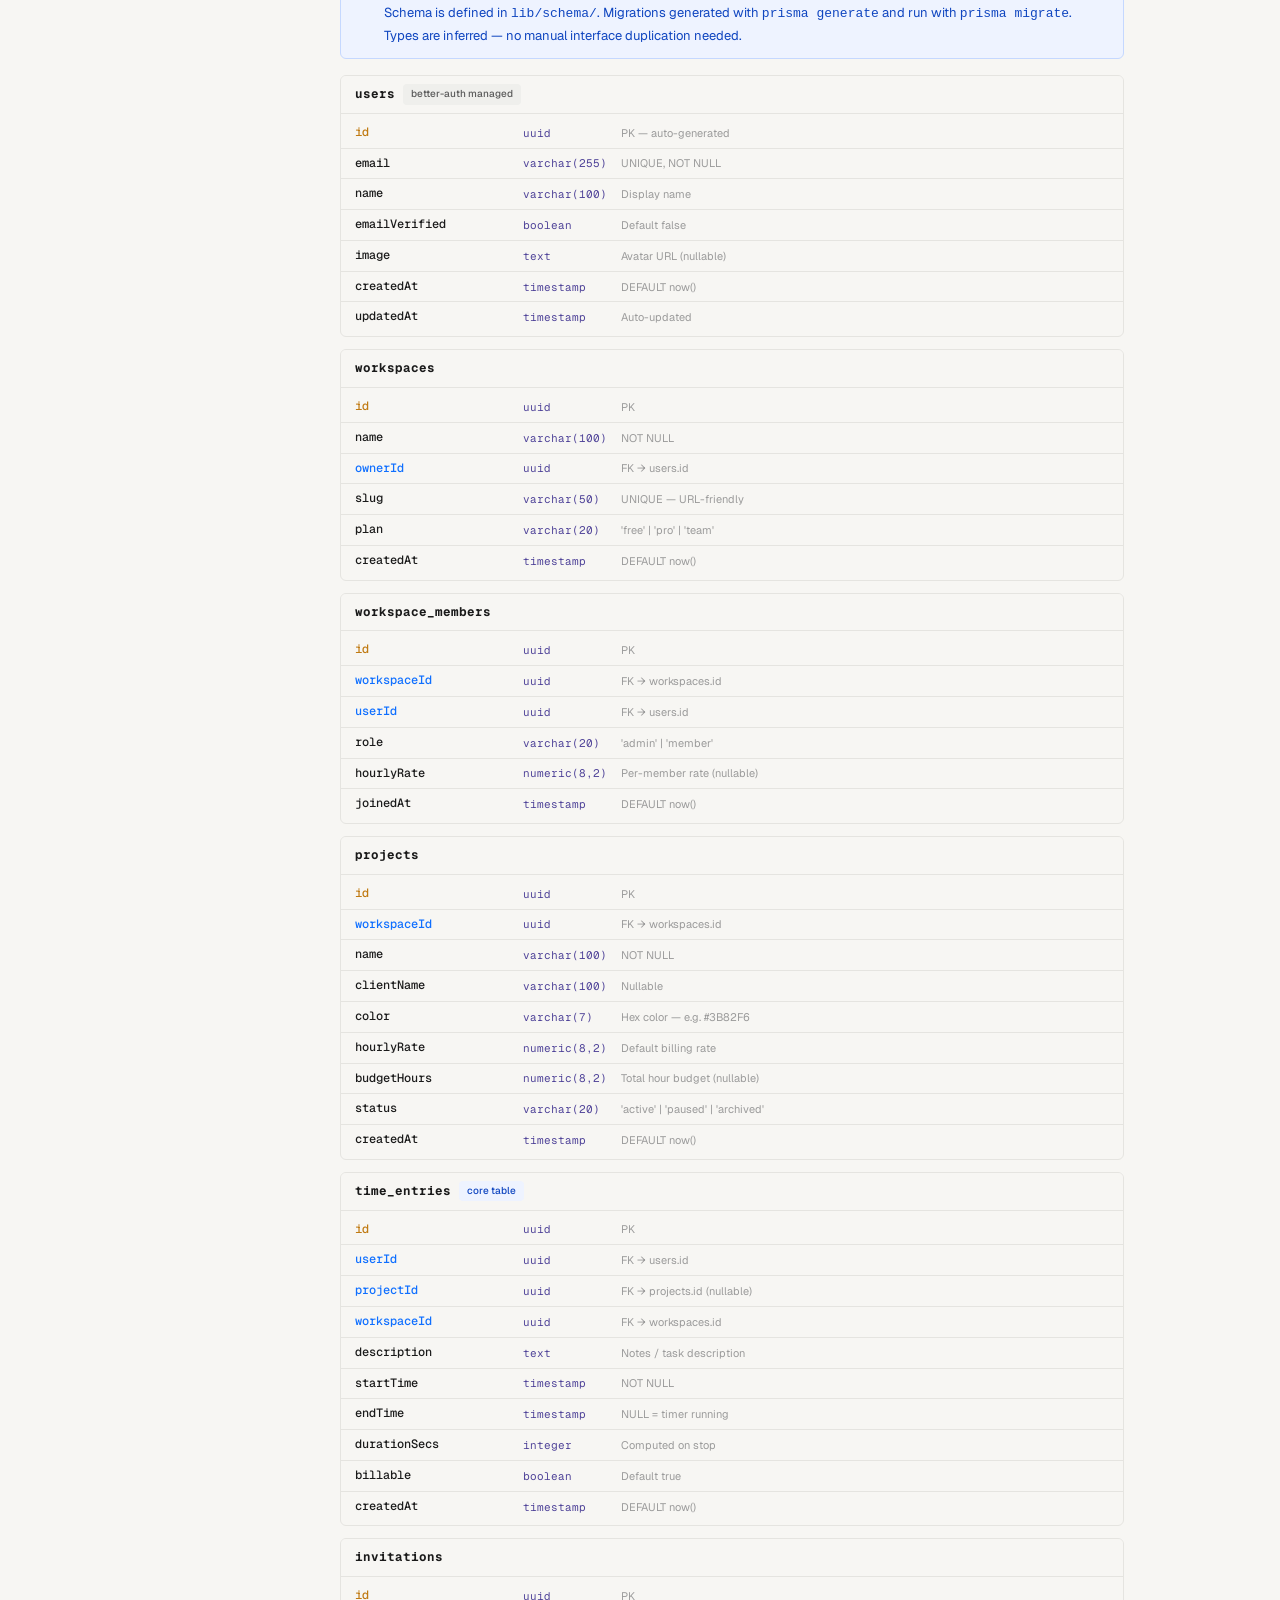
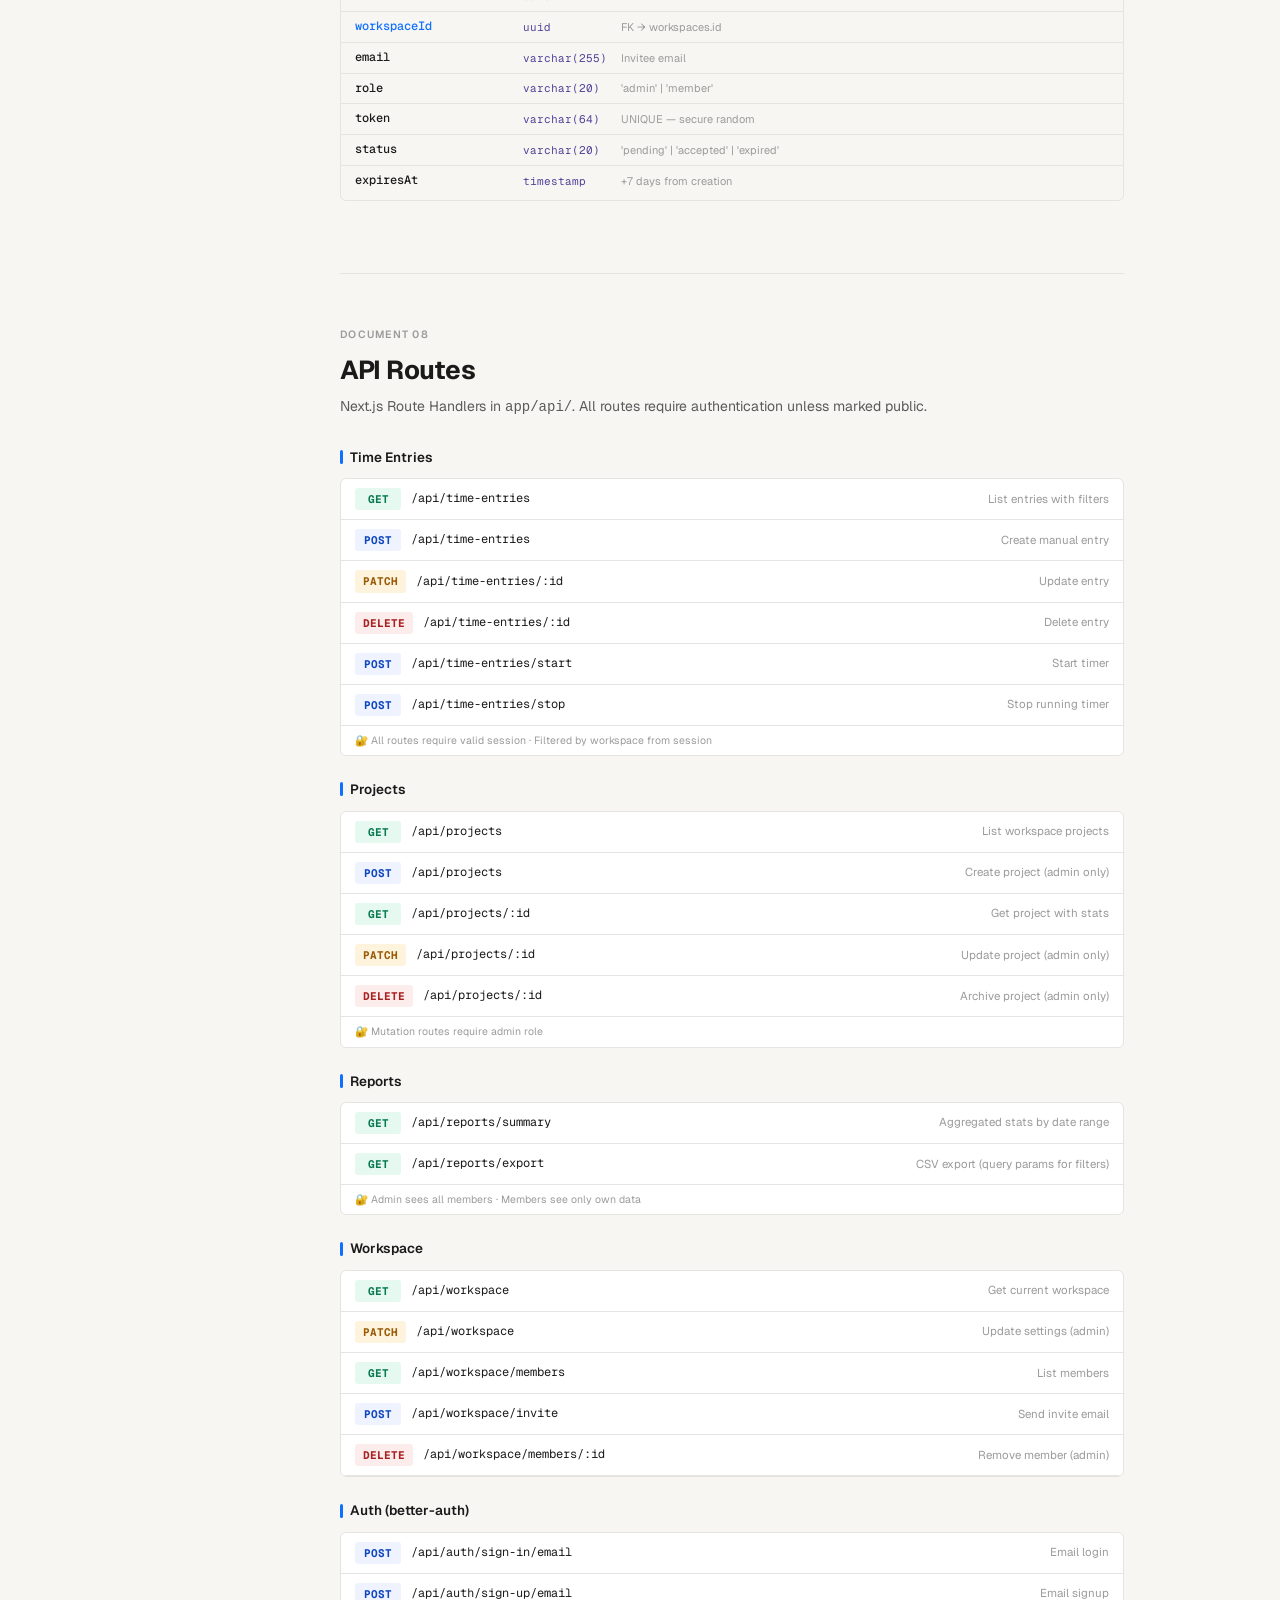
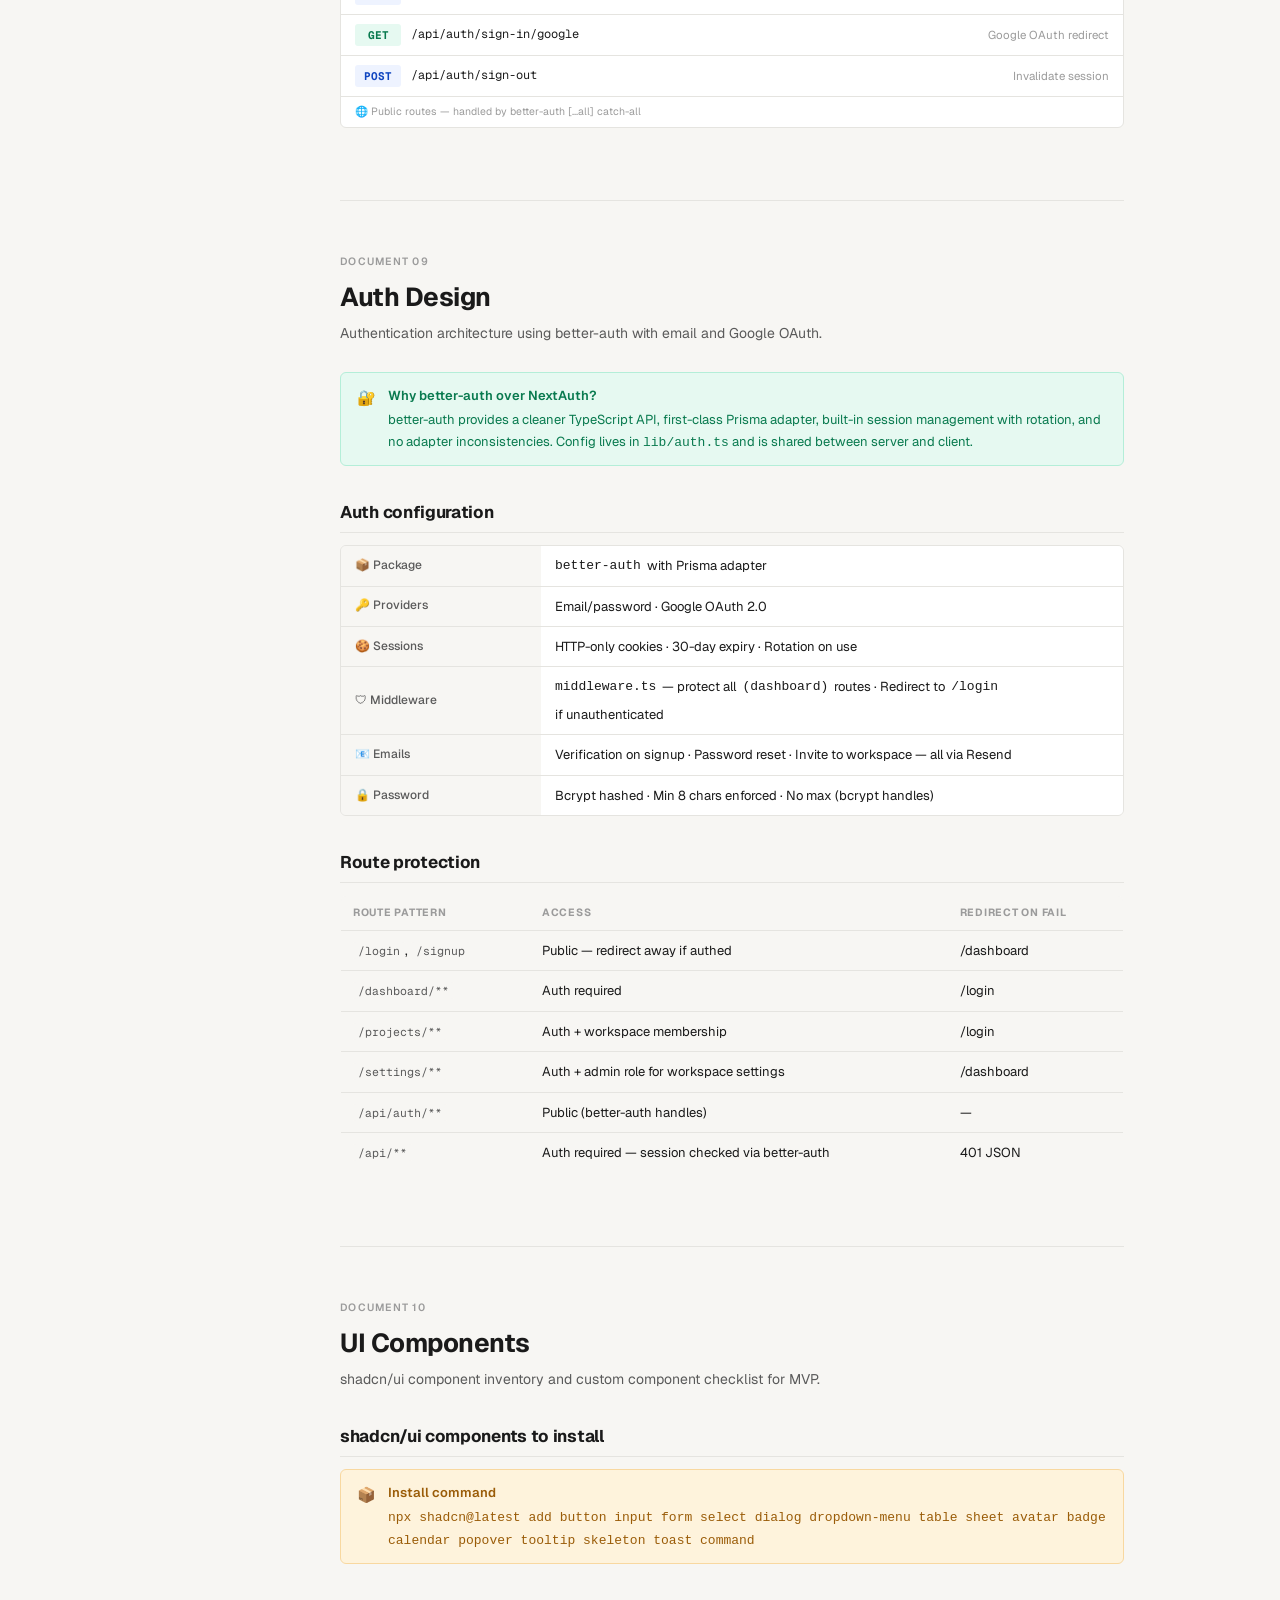
==== commit 07f63211: "added" ====
--- a/index.html
+++ b/index.html
@@ -2041,7 +2041,7 @@
               </tr>
               <tr>
                 <td>Deployment & CI</td>
-                <td>Vercel deploy, GitHub Actions, env config, Neon DB</td>
+                <td>AWS or Vercel deploy, GitHub Actions, env config, PostgreSQL DB</td>
                 <td><span class="tag tag-green">P2</span></td>
                 <td>1 day</td>
                 <td>DevOps</td>
@@ -2378,13 +2378,13 @@
                 <div class="stack-item">
                   <span class="stack-item-name">Prisma ORM</span
                   ><span class="stack-item-desc"
-                    >Type-safe SQL, schema-first migrations, Neon adapter</span
+                    >Type-safe SQL, schema-first migrations, PostgreSQL adapter</span
                   >
                 </div>
                 <div class="stack-item">
                   <span class="stack-item-name">PostgreSQL</span
                   ><span class="stack-item-desc"
-                    >Primary database — hosted on Neon (serverless)</span
+                    >Primary database — hosted on PostgreSQL (serverless)</span
                   >
                 </div>
                 <div class="stack-item">
@@ -2411,7 +2411,7 @@
                   >
                 </div>
                 <div class="stack-item">
-                  <span class="stack-item-name">Neon</span
+                  <span class="stack-item-name">PostgreSQL</span
                   ><span class="stack-item-desc"
                     >Serverless PostgreSQL — branching + autoscale</span
                   >
@@ -2446,7 +2446,7 @@
                   >
                 </div>
                 <div class="stack-item">
-                  <span class="stack-item-name">ESLint</span
+                  <span class="stack-item-name">Biome</span
                   ><span class="stack-item-desc"
                     >Next.js + TypeScript rules, strict config</span
                   >
@@ -2562,7 +2562,7 @@
             <div class="flow-arrow">→</div>
             <div class="flow-step" style="min-width: 150px">
               <div class="flow-step-num">DATABASE</div>
-              <div class="flow-step-title">Neon PostgreSQL</div>
+              <div class="flow-step-title">PostgreSQL PostgreSQL</div>
               <div class="flow-step-desc">
                 Serverless. HTTP pooling. Branching for dev.
               </div>
@@ -2599,7 +2599,7 @@
           <div class="callout blue">
             <div class="callout-icon">🗄</div>
             <div class="callout-content">
-              <div class="callout-title">ORM: Prisma + Neon PostgreSQL</div>
+              <div class="callout-title">ORM: Prisma + PostgreSQL PostgreSQL</div>
               Schema is defined in <code>lib/schema/</code>. Migrations
               generated with <code>prisma generate</code> and run with
               <code>prisma migrate</code>. Types are inferred — no manual
@@ -3307,7 +3307,7 @@
                 <span class="tag tag-red" style="flex-shrink: 0">P0</span>
                 <div>
                   <div class="sprint-item-text">
-                    Neon PostgreSQL + Prisma ORM setup — schema migration for
+                    PostgreSQL PostgreSQL + Prisma ORM setup — schema migration for
                     all core tables
                   </div>
                   <div class="sprint-item-sub">Day 1–2 · ~4h</div>
@@ -3632,7 +3632,7 @@
                 <span class="tag tag-blue" style="flex-shrink: 0">🚀</span>
                 <div>
                   <div class="sprint-item-text">
-                    Production deployment to Vercel + Neon prod DB · Seed demo
+                    Production deployment to Vercel + PostgreSQL prod DB · Seed demo
                     workspace
                   </div>
                   <div class="sprint-item-sub">Day 29 · ~2h</div>
@@ -3701,11 +3701,11 @@
                 </td>
               </tr>
               <tr class="risk-row-low">
-                <td>Neon cold start latency</td>
+                <td>PostgreSQL cold start latency</td>
                 <td><span class="tag tag-green">Low</span></td>
                 <td><span class="tag tag-amber">Medium</span></td>
                 <td>
-                  Use HTTP connection pooling (neon/serverless). Warm-up route
+                  Use HTTP connection pooling (PostgreSQL/serverless). Warm-up route
                   on /api/healthz.
                 </td>
               </tr>
@@ -3723,7 +3723,7 @@
                 <td><span class="tag tag-amber">Medium</span></td>
                 <td><span class="tag tag-green">Low</span></td>
                 <td>
-                  Use Neon branching for dev. Never run migrations manually —
+                  Use PostgreSQL branching for dev. Never run migrations manually —
                   always Prisma-kit.
                 </td>
               </tr>
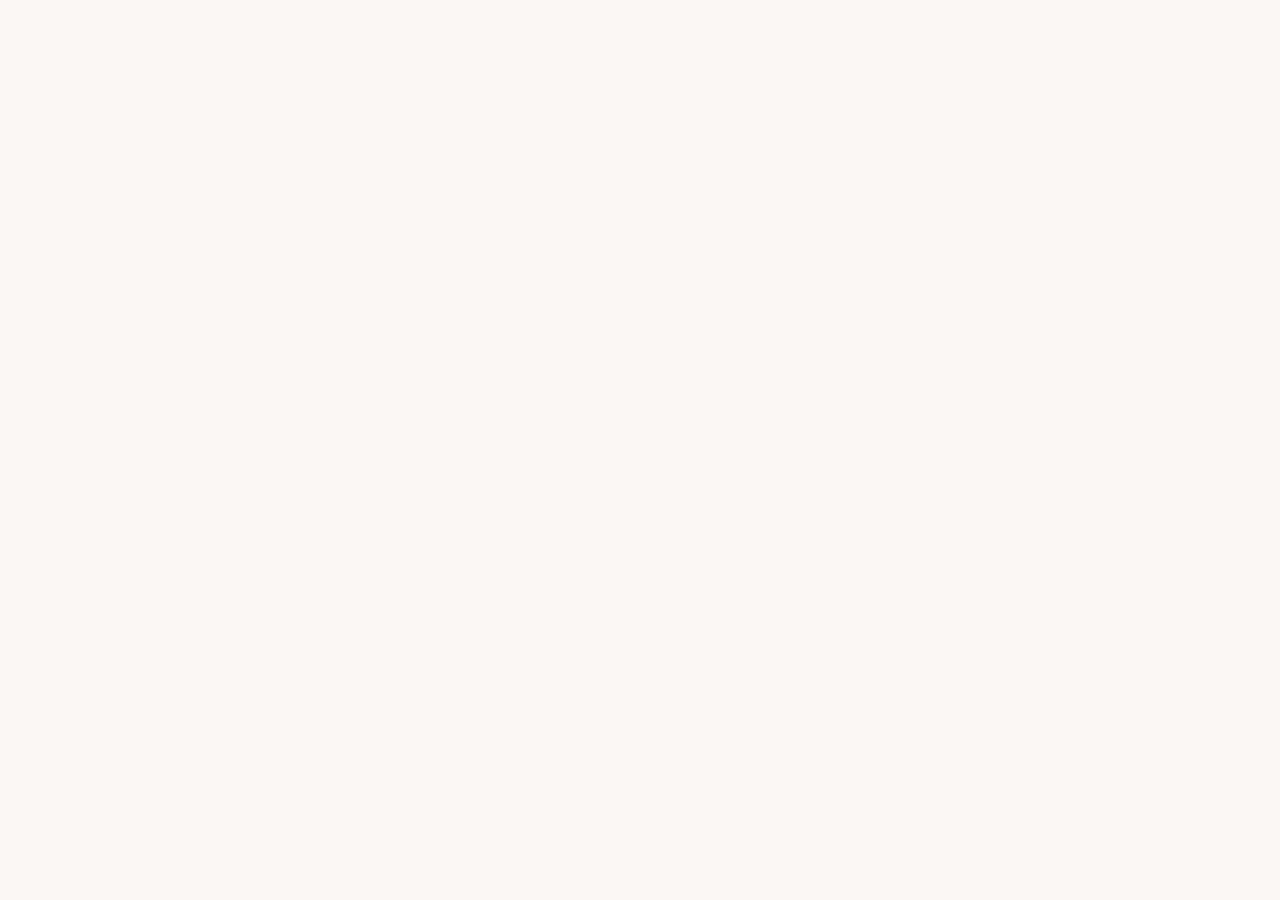
==== commit 57d97257: "index" ====
--- a/index.html
+++ b/index.html
@@ -1,3882 +1,37 @@
 <!doctype html>
 <html lang="en">
-  <head>
-    <meta charset="UTF-8" />
-    <meta name="viewport" content="width=device-width, initial-scale=1.0" />
-    <title>Trackly — MVP Product Docs v2</title>
-    <link
-      href="https://fonts.googleapis.com/css2?family=Geist:wght@300;400;500;600;700&family=Geist+Mono:wght@400;500&display=swap"
-      rel="stylesheet"
-    />
-    <style>
-      *,
-      *::before,
-      *::after {
-        box-sizing: border-box;
-        margin: 0;
-        padding: 0;
-      }
-      :root {
-        --bg: #ffffff;
-        --bg2: #f7f6f3;
-        --bg3: #efefec;
-        --text1: #1a1a1a;
-        --text2: #5a5a5a;
-        --text3: #9b9b9b;
-        --border: #e5e4e0;
-        --brand: #0f6fff;
-        --brand-bg: #eef3ff;
-        --brand-text: #1046c0;
-        --green: #0b9e65;
-        --green-bg: #e6f9f1;
-        --green-text: #097a4f;
-        --amber: #c07a12;
-        --amber-bg: #fef3dc;
-        --amber-text: #9a5c08;
-        --red: #d03535;
-        --red-bg: #fdecec;
-        --red-text: #a82020;
-        --purple: #7b6ee8;
-        --purple-bg: #eeedfe;
-        --purple-text: #504499;
-        --teal: #0a9ea8;
-        --teal-bg: #e6f7f8;
-        --teal-text: #087880;
-        --orange: #d05a10;
-        --orange-bg: #fef0e6;
-        --orange-text: #a84210;
-        --radius: 6px;
-        --font: "Geist", -apple-system, BlinkMacSystemFont, sans-serif;
-        --mono: "Geist Mono", "Fira Code", monospace;
-      }
-      body {
-        font-family: var(--font);
-        background: var(--bg2);
-        color: var(--text1);
-        font-size: 14px;
-        line-height: 1.65;
-      }
+<head>
+<meta charset="utf-8"/>
+<meta name="viewport" content="width=device-width, initial-scale=1"/>
+<title>Trakio</title>
+<link rel="preconnect" href="https://fonts.googleapis.com"/>
+<link rel="preconnect" href="https://fonts.gstatic.com" crossorigin/>
+<link href="https://fonts.googleapis.com/css2?family=Inter+Tight:wght@400;500;600;700&family=JetBrains+Mono:wght@400;500;600&family=Fraunces:wght@500;600;700&family=IBM+Plex+Sans:wght@400;500;600&family=IBM+Plex+Mono:wght@400;500&display=swap" rel="stylesheet"/>
+<link rel="stylesheet" href="styles.css"/>
+<style>
+@keyframes pulse {
+  0%,100% { opacity:1; }
+  50% { opacity:0.4; }
+}
+</style>
+</head>
+<body>
+<div id="root"></div>
 
-      /* Layout */
-      .page-wrap {
-        display: flex;
-        min-height: 100vh;
-      }
-      .sidebar {
-        width: 252px;
-        flex-shrink: 0;
-        background: var(--bg2);
-        border-right: 1px solid var(--border);
-        padding: 20px 0;
-        position: sticky;
-        top: 0;
-        height: 100vh;
-        overflow-y: auto;
-      }
-      .main {
-        flex: 1;
-        padding: 52px 88px 80px;
-        max-width: 960px;
-      }
+<script src="https://unpkg.com/react@18.3.1/umd/react.development.js" integrity="sha384-hD6/rw4ppMLGNu3tX5cjIb+uRZ7UkRJ6BPkLpg4hAu/6onKUg4lLsHAs9EBPT82L" crossorigin="anonymous"></script>
+<script src="https://unpkg.com/react-dom@18.3.1/umd/react-dom.development.js" integrity="sha384-u6aeetuaXnQ38mYT8rp6sbXaQe3NL9t+IBXmnYxwkUI2Hw4bsp2Wvmx4yRQF1uAm" crossorigin="anonymous"></script>
+<script src="https://unpkg.com/@babel/standalone@7.29.0/babel.min.js" integrity="sha384-m08KidiNqLdpJqLq95G/LEi8Qvjl/xUYll3QILypMoQ65QorJ9Lvtp2RXYGBFj1y" crossorigin="anonymous"></script>
 
-      /* Sidebar */
-      .sb-logo {
-        padding: 0 16px 20px;
-        border-bottom: 1px solid var(--border);
-        margin-bottom: 14px;
-        display: flex;
-        align-items: center;
-        gap: 10px;
-      }
-      .sb-logo-icon {
-        font-size: 20px;
-      }
-      .sb-logo-info {
-      }
-      .sb-logo-name {
-        font-size: 15px;
-        font-weight: 600;
-        color: var(--text1);
-      }
-      .sb-logo-tag {
-        font-size: 11px;
-        color: var(--text3);
-        margin-top: 1px;
-      }
-      .sb-section {
-        padding: 4px 0 10px;
-      }
-      .sb-label {
-        font-size: 10px;
-        font-weight: 600;
-        color: var(--text3);
-        letter-spacing: 0.09em;
-        text-transform: uppercase;
-        padding: 4px 16px 6px;
-      }
-      .sb-item {
-        display: flex;
-        align-items: center;
-        gap: 8px;
-        padding: 5px 16px;
-        font-size: 12.5px;
-        color: var(--text2);
-        cursor: pointer;
-        text-decoration: none;
-        transition: background 0.1s;
-      }
-      .sb-item:hover {
-        background: var(--bg3);
-        color: var(--text1);
-      }
-      .sb-item.active {
-        color: var(--brand);
-        background: var(--brand-bg);
-        font-weight: 500;
-      }
-      .sb-item-icon {
-        font-size: 13px;
-        width: 16px;
-        text-align: center;
-        flex-shrink: 0;
-      }
-      .sb-sub {
-        padding: 2px 16px 2px 40px;
-        font-size: 11.5px;
-        color: var(--text3);
-        cursor: pointer;
-        text-decoration: none;
-        display: block;
-      }
-      .sb-sub:hover {
-        color: var(--text2);
-      }
-      .sb-meta {
-        padding: 14px 16px;
-        border-top: 1px solid var(--border);
-        margin-top: 8px;
-      }
-      .sb-meta-row {
-        display: flex;
-        justify-content: space-between;
-        font-size: 11px;
-        color: var(--text3);
-        margin-bottom: 5px;
-      }
-      .sb-meta-row span:last-child {
-        color: var(--text2);
-        font-weight: 500;
-      }
-      .sb-stack {
-        padding: 0 16px 12px;
-      }
-      .sb-stack-label {
-        font-size: 10px;
-        font-weight: 600;
-        color: var(--text3);
-        letter-spacing: 0.09em;
-        text-transform: uppercase;
-        margin-bottom: 8px;
-      }
-      .sb-stack-chips {
-        display: flex;
-        flex-wrap: wrap;
-        gap: 4px;
-      }
-      .sb-stack-chip {
-        font-size: 10px;
-        font-family: var(--mono);
-        background: var(--bg3);
-        color: var(--text2);
-        padding: 2px 6px;
-        border-radius: 3px;
-        border: 1px solid var(--border);
-      }
-
-      /* Doc sections */
-      .doc-section {
-        margin-bottom: 72px;
-      }
-      .section-eyebrow {
-        font-size: 10.5px;
-        font-weight: 600;
-        letter-spacing: 0.12em;
-        text-transform: uppercase;
-        color: var(--text3);
-        margin-bottom: 6px;
-      }
-      .section-title {
-        font-size: 26px;
-        font-weight: 700;
-        color: var(--text1);
-        margin-bottom: 4px;
-        letter-spacing: -0.5px;
-      }
-      .section-sub {
-        font-size: 14px;
-        color: var(--text2);
-        margin-bottom: 28px;
-        line-height: 1.5;
-      }
-      .divider {
-        height: 1px;
-        background: var(--border);
-        margin: 52px 0;
-      }
-
-      /* Callout blocks */
-      .callout {
-        border-radius: var(--radius);
-        padding: 12px 16px;
-        margin-bottom: 16px;
-        display: flex;
-        gap: 12px;
-        align-items: flex-start;
-        border: 1px solid transparent;
-      }
-      .callout-icon {
-        font-size: 15px;
-        flex-shrink: 0;
-        margin-top: 1px;
-      }
-      .callout-content {
-        font-size: 13px;
-        line-height: 1.65;
-      }
-      .callout-title {
-        font-weight: 600;
-        margin-bottom: 3px;
-      }
-      .callout.blue {
-        background: var(--brand-bg);
-        border-color: #c5d8ff;
-      }
-      .callout.blue .callout-title,
-      .callout.blue .callout-content {
-        color: var(--brand-text);
-      }
-      .callout.green {
-        background: var(--green-bg);
-        border-color: #b4eed8;
-      }
-      .callout.green .callout-title,
-      .callout.green .callout-content {
-        color: var(--green-text);
-      }
-      .callout.amber {
-        background: var(--amber-bg);
-        border-color: #f8d8a0;
-      }
-      .callout.amber .callout-title,
-      .callout.amber .callout-content {
-        color: var(--amber-text);
-      }
-      .callout.purple {
-        background: var(--purple-bg);
-        border-color: #ccc9f8;
-      }
-      .callout.purple .callout-title,
-      .callout.purple .callout-content {
-        color: var(--purple-text);
-      }
-      .callout.red {
-        background: var(--red-bg);
-        border-color: #f5c0c0;
-      }
-      .callout.red .callout-title,
-      .callout.red .callout-content {
-        color: var(--red-text);
-      }
-      .callout.teal {
-        background: var(--teal-bg);
-        border-color: #a6e2e6;
-      }
-      .callout.teal .callout-title,
-      .callout.teal .callout-content {
-        color: var(--teal-text);
-      }
-
-      /* Property rows */
-      .prop-grid {
-        display: grid;
-        grid-template-columns: 200px 1fr;
-        gap: 0;
-        border: 1px solid var(--border);
-        border-radius: var(--radius);
-        overflow: hidden;
-        margin-bottom: 20px;
-      }
-      .prop-row {
-        display: contents;
-      }
-      .prop-row:not(:last-child) .prop-key,
-      .prop-row:not(:last-child) .prop-val {
-        border-bottom: 1px solid var(--border);
-      }
-      .prop-key {
-        background: var(--bg2);
-        padding: 9px 14px;
-        font-size: 12px;
-        font-weight: 500;
-        color: var(--text2);
-        display: flex;
-        align-items: center;
-        gap: 7px;
-      }
-      .prop-val {
-        background: var(--bg);
-        padding: 9px 14px;
-        font-size: 13px;
-        color: var(--text1);
-        display: flex;
-        align-items: center;
-        gap: 6px;
-        flex-wrap: wrap;
-      }
-
-      /* Tags */
-      .tag {
-        display: inline-flex;
-        align-items: center;
-        padding: 2px 8px;
-        border-radius: 4px;
-        font-size: 11px;
-        font-weight: 500;
-      }
-      .tag-blue {
-        background: var(--brand-bg);
-        color: var(--brand-text);
-      }
-      .tag-green {
-        background: var(--green-bg);
-        color: var(--green-text);
-      }
-      .tag-amber {
-        background: var(--amber-bg);
-        color: var(--amber-text);
-      }
-      .tag-red {
-        background: var(--red-bg);
-        color: var(--red-text);
-      }
-      .tag-purple {
-        background: var(--purple-bg);
-        color: var(--purple-text);
-      }
-      .tag-gray {
-        background: var(--bg3);
-        color: var(--text2);
-      }
-      .tag-teal {
-        background: var(--teal-bg);
-        color: var(--teal-text);
-      }
-      .tag-orange {
-        background: var(--orange-bg);
-        color: var(--orange-text);
-      }
-      .tag-mono {
-        font-family: var(--mono);
-        font-size: 10.5px;
-      }
-
-      /* Headings */
-      .h2 {
-        font-size: 17px;
-        font-weight: 700;
-        color: var(--text1);
-        margin: 32px 0 12px;
-        letter-spacing: -0.3px;
-        padding-bottom: 6px;
-        border-bottom: 1px solid var(--border);
-      }
-      .h3 {
-        font-size: 13.5px;
-        font-weight: 600;
-        color: var(--text1);
-        margin: 22px 0 10px;
-        display: flex;
-        align-items: center;
-        gap: 7px;
-      }
-      .h3::before {
-        content: "";
-        width: 3px;
-        height: 14px;
-        background: var(--brand);
-        border-radius: 2px;
-        display: inline-block;
-      }
-      .body-text {
-        font-size: 13px;
-        color: var(--text2);
-        line-height: 1.75;
-        margin-bottom: 12px;
-      }
-
-      /* Toggle */
-      .toggle {
-        border: 1px solid var(--border);
-        border-radius: var(--radius);
-        margin-bottom: 8px;
-        overflow: hidden;
-      }
-      .toggle-head {
-        padding: 10px 14px;
-        font-size: 13px;
-        font-weight: 500;
-        cursor: pointer;
-        display: flex;
-        align-items: center;
-        gap: 8px;
-        background: var(--bg);
-        user-select: none;
-      }
-      .toggle-head:hover {
-        background: var(--bg2);
-      }
-      .toggle-arrow {
-        font-size: 10px;
-        color: var(--text3);
-        transition: transform 0.18s;
-      }
-      .toggle-body {
-        padding: 12px 16px;
-        font-size: 13px;
-        color: var(--text2);
-        line-height: 1.75;
-        border-top: 1px solid var(--border);
-        background: var(--bg);
-        display: none;
-      }
-      .toggle-body ul {
-        padding-left: 18px;
-        margin-top: 4px;
-      }
-      .toggle-body ul li {
-        margin-bottom: 4px;
-      }
-      .toggle-body code {
-        font-family: var(--mono);
-        font-size: 11.5px;
-        background: var(--bg2);
-        padding: 1px 5px;
-        border-radius: 3px;
-      }
-      .toggle.open .toggle-body {
-        display: block;
-      }
-      .toggle.open .toggle-arrow {
-        transform: rotate(90deg);
-      }
-
-      /* Cards grid */
-      .card-grid {
-        display: grid;
-        grid-template-columns: repeat(auto-fit, minmax(190px, 1fr));
-        gap: 10px;
-        margin-bottom: 20px;
-      }
-      .card {
-        background: var(--bg);
-        border: 1px solid var(--border);
-        border-radius: var(--radius);
-        padding: 14px 16px;
-      }
-      .card-label {
-        font-size: 10.5px;
-        font-weight: 600;
-        color: var(--text3);
-        text-transform: uppercase;
-        letter-spacing: 0.08em;
-        margin-bottom: 6px;
-      }
-      .card-value {
-        font-size: 15px;
-        font-weight: 700;
-        color: var(--text1);
-        margin-bottom: 4px;
-        letter-spacing: -0.3px;
-      }
-      .card-desc {
-        font-size: 11.5px;
-        color: var(--text2);
-      }
-
-      /* User story */
-      .story-card {
-        background: var(--bg);
-        border: 1px solid var(--border);
-        border-radius: var(--radius);
-        padding: 14px 16px;
-        margin-bottom: 10px;
-      }
-      .story-header {
-        display: flex;
-        align-items: center;
-        justify-content: space-between;
-        margin-bottom: 8px;
-      }
-      .story-id {
-        font-size: 11px;
-        font-weight: 500;
-        color: var(--text3);
-        font-family: var(--mono);
-      }
-      .story-title {
-        font-size: 13.5px;
-        font-weight: 600;
-        color: var(--text1);
-        margin-bottom: 5px;
-      }
-      .story-desc {
-        font-size: 12px;
-        color: var(--text2);
-        line-height: 1.65;
-        margin-bottom: 10px;
-        font-style: italic;
-      }
-      .story-ac {
-        font-size: 12px;
-        color: var(--text2);
-      }
-      .story-ac li {
-        margin-bottom: 4px;
-        list-style: none;
-        padding-left: 16px;
-        position: relative;
-      }
-      .story-ac li::before {
-        content: "✓";
-        position: absolute;
-        left: 0;
-        color: var(--green);
-        font-weight: 700;
-      }
-
-      /* Tables */
-      .table {
-        width: 100%;
-        border-collapse: collapse;
-        border: 1px solid var(--border);
-        border-radius: var(--radius);
-        overflow: hidden;
-        margin-bottom: 20px;
-        font-size: 13px;
-      }
-      .table th {
-        background: var(--bg2);
-        padding: 8px 12px;
-        text-align: left;
-        font-size: 10.5px;
-        font-weight: 700;
-        color: var(--text3);
-        text-transform: uppercase;
-        letter-spacing: 0.07em;
-        border-bottom: 1px solid var(--border);
-      }
-      .table td {
-        padding: 10px 12px;
-        border-bottom: 1px solid var(--border);
-        color: var(--text1);
-        vertical-align: middle;
-        line-height: 1.5;
-      }
-      .table tr:last-child td {
-        border-bottom: none;
-      }
-      .table tr:hover td {
-        background: var(--bg2);
-      }
-      .table td code {
-        font-family: var(--mono);
-        font-size: 11.5px;
-        background: var(--bg2);
-        padding: 1px 5px;
-        border-radius: 3px;
-        color: var(--text2);
-      }
-
-      /* Timeline / sprint table */
-      .sprint-block {
-        border: 1px solid var(--border);
-        border-radius: var(--radius);
-        margin-bottom: 14px;
-        overflow: hidden;
-      }
-      .sprint-header {
-        background: var(--bg2);
-        padding: 10px 14px;
-        display: flex;
-        align-items: center;
-        justify-content: space-between;
-        border-bottom: 1px solid var(--border);
-      }
-      .sprint-title {
-        font-size: 13px;
-        font-weight: 700;
-        color: var(--text1);
-      }
-      .sprint-dates {
-        font-size: 11px;
-        font-family: var(--mono);
-        color: var(--text3);
-      }
-      .sprint-goal {
-        font-size: 12px;
-        color: var(--text2);
-        padding: 8px 14px 4px;
-        border-bottom: 1px solid var(--border);
-      }
-      .sprint-items {
-        padding: 4px 0;
-      }
-      .sprint-item {
-        padding: 7px 14px;
-        display: flex;
-        align-items: flex-start;
-        gap: 10px;
-        font-size: 12.5px;
-        border-bottom: 1px solid var(--border);
-      }
-      .sprint-item:last-child {
-        border-bottom: none;
-      }
-      .sprint-item-text {
-        flex: 1;
-        color: var(--text1);
-      }
-      .sprint-item-sub {
-        font-size: 11px;
-        color: var(--text3);
-        margin-top: 2px;
-        font-family: var(--mono);
-      }
-
-      /* Lean Canvas */
-      .canvas-grid {
-        display: grid;
-        grid-template-columns: repeat(5, 1fr);
-        gap: 0;
-        border: 1px solid var(--border);
-        border-radius: var(--radius);
-        overflow: hidden;
-        margin-bottom: 20px;
-      }
-      .canvas-cell {
-        border-right: 1px solid var(--border);
-        border-bottom: 1px solid var(--border);
-        padding: 12px 14px;
-        background: var(--bg);
-      }
-      .canvas-cell:nth-child(5n) {
-        border-right: none;
-      }
-      .canvas-cell.span2 {
-        grid-column: span 2;
-      }
-      .canvas-cell.span3 {
-        grid-column: span 3;
-      }
-      .canvas-cell.full {
-        grid-column: span 5;
-      }
-      .canvas-cell.no-bottom {
-        border-bottom: none;
-      }
-      .canvas-cell-label {
-        font-size: 9.5px;
-        font-weight: 700;
-        color: var(--text3);
-        text-transform: uppercase;
-        letter-spacing: 0.1em;
-        margin-bottom: 7px;
-      }
-      .canvas-cell-content {
-        font-size: 12px;
-        color: var(--text2);
-        line-height: 1.6;
-      }
-      .canvas-cell-content li {
-        list-style: none;
-        padding-left: 12px;
-        position: relative;
-        margin-bottom: 3px;
-      }
-      .canvas-cell-content li::before {
-        content: "–";
-        position: absolute;
-        left: 0;
-        color: var(--text3);
-      }
-
-      /* Flow */
-      .flow {
-        display: flex;
-        align-items: stretch;
-        gap: 0;
-        margin-bottom: 20px;
-        overflow-x: auto;
-        padding-bottom: 4px;
-      }
-      .flow-step {
-        background: var(--bg);
-        border: 1px solid var(--border);
-        border-radius: var(--radius);
-        padding: 12px 16px;
-        min-width: 130px;
-        flex-shrink: 0;
-      }
-      .flow-step-num {
-        font-size: 9.5px;
-        font-weight: 700;
-        color: var(--text3);
-        margin-bottom: 4px;
-        font-family: var(--mono);
-        letter-spacing: 0.05em;
-      }
-      .flow-step-title {
-        font-size: 12.5px;
-        font-weight: 600;
-        color: var(--text1);
-        margin-bottom: 3px;
-      }
-      .flow-step-desc {
-        font-size: 11px;
-        color: var(--text2);
-        line-height: 1.5;
-      }
-      .flow-arrow {
-        display: flex;
-        align-items: center;
-        padding: 0 10px;
-        color: var(--text3);
-        font-size: 16px;
-        flex-shrink: 0;
-      }
-
-      /* Priority matrix */
-      .matrix {
-        display: grid;
-        grid-template-columns: 1fr 1fr;
-        gap: 10px;
-        margin-bottom: 20px;
-      }
-      .matrix-cell {
-        border: 1px solid var(--border);
-        border-radius: var(--radius);
-        padding: 14px;
-        background: var(--bg);
-      }
-      .matrix-cell-label {
-        font-size: 11px;
-        font-weight: 700;
-        text-transform: uppercase;
-        letter-spacing: 0.07em;
-        margin-bottom: 9px;
-      }
-      .matrix-cell ul {
-        font-size: 12px;
-        color: var(--text2);
-        padding-left: 16px;
-      }
-      .matrix-cell ul li {
-        margin-bottom: 4px;
-      }
-
-      /* Tech stack section */
-      .stack-grid {
-        display: grid;
-        grid-template-columns: repeat(auto-fit, minmax(220px, 1fr));
-        gap: 10px;
-        margin-bottom: 20px;
-      }
-      .stack-card {
-        background: var(--bg);
-        border: 1px solid var(--border);
-        border-radius: var(--radius);
-        padding: 14px 16px;
-      }
-      .stack-card-cat {
-        font-size: 10px;
-        font-weight: 700;
-        color: var(--text3);
-        text-transform: uppercase;
-        letter-spacing: 0.09em;
-        margin-bottom: 8px;
-      }
-      .stack-card-items {
-        display: flex;
-        flex-direction: column;
-        gap: 6px;
-      }
-      .stack-item {
-        display: flex;
-        align-items: flex-start;
-        gap: 10px;
-      }
-      .stack-item-name {
-        font-size: 12.5px;
-        font-weight: 600;
-        color: var(--text1);
-        font-family: var(--mono);
-        min-width: 120px;
-      }
-      .stack-item-desc {
-        font-size: 11.5px;
-        color: var(--text2);
-      }
-
-      /* DB schema */
-      .schema-table {
-        border: 1px solid var(--border);
-        border-radius: var(--radius);
-        margin-bottom: 12px;
-        overflow: hidden;
-      }
-      .schema-table-name {
-        background: var(--bg2);
-        padding: 8px 14px;
-        font-size: 12.5px;
-        font-weight: 700;
-        color: var(--text1);
-        font-family: var(--mono);
-        border-bottom: 1px solid var(--border);
-        display: flex;
-        align-items: center;
-        gap: 8px;
-      }
-      .schema-table-name .schema-tag {
-        font-size: 10px;
-        font-family: var(--font);
-      }
-      .schema-fields {
-        padding: 4px 0;
-      }
-      .schema-field {
-        padding: 5px 14px;
-        display: grid;
-        grid-template-columns: 160px 90px 1fr;
-        gap: 8px;
-        font-size: 12px;
-        border-bottom: 1px solid var(--border);
-        align-items: center;
-      }
-      .schema-field:last-child {
-        border-bottom: none;
-      }
-      .schema-field-name {
-        font-family: var(--mono);
-        color: var(--text1);
-        font-weight: 500;
-      }
-      .schema-field-type {
-        font-family: var(--mono);
-        color: var(--purple-text);
-        font-size: 11px;
-      }
-      .schema-field-note {
-        color: var(--text3);
-        font-size: 11px;
-      }
-      .pk {
-        color: var(--amber);
-      }
-      .fk {
-        color: var(--brand);
-      }
-
-      /* Page header */
-      .page-header {
-        margin-bottom: 40px;
-        padding-bottom: 24px;
-        border-bottom: 1px solid var(--border);
-      }
-      .page-emoji {
-        font-size: 38px;
-        margin-bottom: 12px;
-        display: block;
-      }
-      .page-title {
-        font-size: 30px;
-        font-weight: 800;
-        color: var(--text1);
-        letter-spacing: -0.8px;
-        margin-bottom: 6px;
-      }
-      .page-desc {
-        font-size: 14.5px;
-        color: var(--text2);
-        line-height: 1.5;
-      }
-      .page-tags {
-        display: flex;
-        gap: 8px;
-        margin-top: 14px;
-        flex-wrap: wrap;
-      }
-
-      /* API route block */
-      .api-block {
-        background: var(--bg);
-        border: 1px solid var(--border);
-        border-radius: var(--radius);
-        margin-bottom: 8px;
-        overflow: hidden;
-      }
-      .api-route {
-        display: flex;
-        align-items: center;
-        gap: 10px;
-        padding: 9px 14px;
-        border-bottom: 1px solid var(--border);
-      }
-      .api-method {
-        font-family: var(--mono);
-        font-size: 11px;
-        font-weight: 700;
-        padding: 2px 8px;
-        border-radius: 3px;
-        min-width: 46px;
-        text-align: center;
-      }
-      .get {
-        background: #e6f9f1;
-        color: #097a4f;
-      }
-      .post {
-        background: var(--brand-bg);
-        color: var(--brand-text);
-      }
-      .patch {
-        background: var(--amber-bg);
-        color: var(--amber-text);
-      }
-      .delete {
-        background: var(--red-bg);
-        color: var(--red-text);
-      }
-      .api-path {
-        font-family: var(--mono);
-        font-size: 12px;
-        color: var(--text1);
-      }
-      .api-desc {
-        font-size: 11.5px;
-        color: var(--text3);
-        margin-left: auto;
-      }
-      .api-auth {
-        font-size: 10.5px;
-        color: var(--text3);
-        padding: 6px 14px;
-      }
-
-      /* Folder structure */
-      .folder {
-        font-family: var(--mono);
-        font-size: 12px;
-        line-height: 1.9;
-        color: var(--text2);
-        background: var(--bg);
-        border: 1px solid var(--border);
-        border-radius: var(--radius);
-        padding: 14px 18px;
-        margin-bottom: 16px;
-      }
-      .folder .dir {
-        color: var(--brand);
-        font-weight: 600;
-      }
-      .folder .file {
-        color: var(--text2);
-      }
-      .folder .comment {
-        color: var(--text3);
-      }
-
-      /* Component checklist */
-      .check-grid {
-        display: grid;
-        grid-template-columns: 1fr 1fr;
-        gap: 10px;
-        margin-bottom: 20px;
-      }
-      .check-block {
-        background: var(--bg);
-        border: 1px solid var(--border);
-        border-radius: var(--radius);
-        padding: 12px 14px;
-      }
-      .check-block-title {
-        font-size: 12px;
-        font-weight: 700;
-        color: var(--text1);
-        margin-bottom: 8px;
-      }
-      .check-item {
-        display: flex;
-        align-items: flex-start;
-        gap: 7px;
-        font-size: 12px;
-        color: var(--text2);
-        margin-bottom: 5px;
-      }
-      .check-item .ci {
-        width: 14px;
-        height: 14px;
-        border: 1.5px solid var(--border);
-        border-radius: 3px;
-        flex-shrink: 0;
-        margin-top: 1px;
-        display: inline-flex;
-        align-items: center;
-        justify-content: center;
-        font-size: 9px;
-      }
-      .check-item.done .ci {
-        background: var(--green);
-        border-color: var(--green);
-        color: white;
-      }
-
-      /* Risk table */
-      .risk-row-low td {
-        background: #f5fef9;
-      }
-      .risk-row-mid td {
-        background: #fffbf0;
-      }
-      .risk-row-high td {
-        background: #fdf4f4;
-      }
-
-      @media (max-width: 860px) {
-        .main {
-          padding: 24px 20px;
-        }
-        .sidebar {
-          display: none;
-        }
-        .canvas-grid {
-          grid-template-columns: 1fr 1fr;
-        }
-        .canvas-cell.span2,
-        .canvas-cell.span3,
-        .canvas-cell.full {
-          grid-column: span 2;
-        }
-        .check-grid {
-          grid-template-columns: 1fr;
-        }
-      }
-
-      /* Contributors / Team Overview */
-      .contributors {
-        margin-top: 24px;
-        margin-bottom: 30px;
-        padding: 24px 28px;
-        background: var(--bg);
-        border: 1px solid var(--border);
-        border-radius: var(--radius);
-      }
-      .contributors-title {
-        font-size: 13px;
-        font-weight: 600;
-        text-transform: uppercase;
-        letter-spacing: 0.06em;
-        color: var(--text3);
-        margin-bottom: 16px;
-      }
-      .contributors-grid {
-        display: flex;
-        flex-wrap: wrap;
-        gap: 20px;
-      }
-      .contributor {
-        display: flex;
-        align-items: center;
-        gap: 10px;
-      }
-      .contributor-avatar {
-        width: 36px;
-        height: 36px;
-        border-radius: 50%;
-        display: flex;
-        align-items: center;
-        justify-content: center;
-        font-size: 13px;
-        font-weight: 600;
-        color: #fff;
-        flex-shrink: 0;
-      }
-      .contributor-info {
-        display: flex;
-        flex-direction: column;
-      }
-      .contributor-name {
-        font-size: 13px;
-        font-weight: 600;
-        color: var(--text1);
-        line-height: 1.3;
-      }
-      .contributor-role {
-        font-size: 11px;
-        color: var(--text3);
-        line-height: 1.3;
-      }
-    </style>
-  </head>
-  <body>
-    <div class="page-wrap">
-      <!-- Sidebar -->
-      <div class="sidebar">
-        <div class="sb-logo">
-          <div class="sb-logo-icon">⏱</div>
-          <div class="sb-logo-info">
-            <div class="sb-logo-name">Trackly</div>
-            <div class="sb-logo-tag">MVP Product Docs</div>
-          </div>
-        </div>
-
-        <div class="sb-section">
-          <div class="sb-label">Core Documents</div>
-          <a class="sb-item active" href="#prd"
-            ><span class="sb-item-icon">📋</span> PRD</a
-          >
-          <a class="sb-item" href="#lean-canvas"
-            ><span class="sb-item-icon">🎯</span> Lean Canvas</a
-          >
-          <a class="sb-item" href="#roadmap"
-            ><span class="sb-item-icon">🗺</span> Feature Roadmap</a
-          >
-          <a class="sb-item" href="#user-stories"
-            ><span class="sb-item-icon">👤</span> User Stories</a
-          >
-        </div>
-
-        <div class="sb-section">
-          <div class="sb-label">Engineering</div>
-          <a class="sb-item" href="#tech-stack"
-            ><span class="sb-item-icon">🔧</span> Tech Stack</a
-          >
-          <a class="sb-item" href="#architecture"
-            ><span class="sb-item-icon">🏗</span> Architecture</a
-          >
-          <a class="sb-item" href="#db-schema"
-            ><span class="sb-item-icon">🗄</span> DB Schema</a
-          >
-          <a class="sb-item" href="#api-routes"
-            ><span class="sb-item-icon">🔌</span> API Routes</a
-          >
-          <a class="sb-item" href="#auth"
-            ><span class="sb-item-icon">🔐</span> Auth Design</a
-          >
-          <a class="sb-item" href="#components"
-            ><span class="sb-item-icon">🧩</span> UI Components</a
-          >
-        </div>
-
-        <div class="sb-section">
-          <div class="sb-label">Planning</div>
-          <a class="sb-item" href="#timeline"
-            ><span class="sb-item-icon">📅</span> 1-Month Timeline</a
-          >
-          <a class="sb-item" href="#risks"
-            ><span class="sb-item-icon">⚠️</span> Risks & Mitigations</a
-          >
-          <a class="sb-item" href="#dod"
-            ><span class="sb-item-icon">✅</span> Definition of Done</a
-          >
-        </div>
-
-        <div class="sb-stack">
-          <div class="sb-stack-label">Tech Stack</div>
-          <div class="sb-stack-chips">
-            <span class="sb-stack-chip">Next.js</span>
-            <span class="sb-stack-chip">TypeScript</span>
-            <span class="sb-stack-chip">Tailwind</span>
-            <span class="sb-stack-chip">shadcn/ui</span>
-            <span class="sb-stack-chip">PostgreSQL</span>
-            <span class="sb-stack-chip">Prisma</span>
-            <span class="sb-stack-chip">better-auth</span>
-          </div>
-        </div>
-
-        <div class="sb-meta">
-          <div class="sb-meta-row">
-            <span>Version</span><span>v1.0.0 — MVP</span>
-          </div>
-          <div class="sb-meta-row">
-            <span>Status</span
-            ><span style="color: var(--green)">In Progress</span>
-          </div>
-          <div class="sb-meta-row">
-            <span>Deadline</span><span>1 Month</span>
-          </div>
-          <div class="sb-meta-row">
-            <span>Updated</span><span>Mar 2026</span>
-          </div>
-        </div>
-      </div>
-
-      <!-- Main content -->
-      <div class="main">
-        <!-- Page header -->
-        <div class="page-header">
-          <span class="page-emoji">⏱</span>
-          <div class="page-title">Trackly — MVP Docs</div>
-          <div class="page-desc">
-            A comprehensive product & engineering specification for Trackly — a
-            time tracking SaaS for freelancers and teams. Built on Next.js 15,
-            TypeScript, Tailwind CSS, shadcn/ui, PostgreSQL, Prisma ORM, and
-            better-auth.
-          </div>
-          <div class="page-tags">
-            <span class="tag tag-blue">SaaS</span>
-            <span class="tag tag-green">MVP Stage</span>
-            <span class="tag tag-amber">Time Tracking</span>
-            <span class="tag tag-purple">B2B + B2C</span>
-            <span class="tag tag-teal">Next.js 15</span>
-            <span class="tag tag-gray">1-Month Deadline</span>
-          </div>
-        </div>
-
-        <!-- Contributors / Team Overview -->
-        <div class="contributors">
-          <div class="contributors-title">Contributors</div>
-          <div class="contributors-grid">
-            <div class="contributor">
-              <div class="contributor-avatar" style="background: #ffc30f">
-                RS
-              </div>
-              <div class="contributor-info">
-                <span class="contributor-name">Raihan Sharif</span>
-                <span class="contributor-role"
-                  >Tech Lead · Product Engineer · Fullstack Developer</span
-                >
-              </div>
-            </div>
-            <div class="contributor">
-              <div class="contributor-avatar" style="background: #0f6fff">
-                K
-              </div>
-              <div class="contributor-info">
-                <span class="contributor-name">Kamal</span>
-                <span class="contributor-role"
-                  >Project Manager · Product Presenter</span
-                >
-              </div>
-            </div>
-            <div class="contributor">
-              <div class="contributor-avatar" style="background: #7b6ee8">
-                NB
-              </div>
-              <div class="contributor-info">
-                <span class="contributor-name">Neha Bisht</span>
-                <span class="contributor-role"
-                  >Product Researcher · MVP Designer</span
-                >
-              </div>
-            </div>
-            <div class="contributor">
-              <div class="contributor-avatar" style="background: #0a9ea8">
-                KK
-              </div>
-              <div class="contributor-info">
-                <span class="contributor-name">Kshitij Kaushik</span>
-                <span class="contributor-role">Front-end Developer</span>
-              </div>
-            </div>
-            <div class="contributor">
-              <div class="contributor-avatar" style="background: #0b9e65">
-                PSR
-              </div>
-              <div class="contributor-info">
-                <span class="contributor-name">Pradeep Singh Rana</span>
-                <span class="contributor-role">Front-end Developer</span>
-              </div>
-            </div>
-            <div class="contributor">
-              <div class="contributor-avatar" style="background: #d05a10">
-                DD
-              </div>
-              <div class="contributor-info">
-                <span class="contributor-name">Deepak Dhanik</span>
-                <span class="contributor-role">Front-end Developer</span>
-              </div>
-            </div>
-            <div class="contributor">
-              <div class="contributor-avatar" style="background: #c07a12">
-                MSB
-              </div>
-              <div class="contributor-info">
-                <span class="contributor-name">Manohar Singh Bisht</span>
-                <span class="contributor-role">Front-end Developer</span>
-              </div>
-            </div>
-            <div class="contributor">
-              <div class="contributor-avatar" style="background: #d03535">
-                SR
-              </div>
-              <div class="contributor-info">
-                <span class="contributor-name">Sarthak Rautela</span>
-                <span class="contributor-role">Front-end Developer</span>
-              </div>
-            </div>
-            <div class="contributor">
-              <div class="contributor-avatar" style="background: #504499">
-                VSD
-              </div>
-              <div class="contributor-info">
-                <span class="contributor-name">Virendra Singh Dhanik</span>
-                <span class="contributor-role">Quality Analyst (QA)</span>
-              </div>
-            </div>
-          </div>
-        </div>
-
-        <!-- ─────────────────────────────────────────
-       1. PRD
-  ───────────────────────────────────────── -->
-        <div class="doc-section" id="prd">
-          <div class="section-eyebrow">Document 01</div>
-          <div class="section-title">Product Requirements Document</div>
-          <div class="section-sub">
-            Defines the vision, goals, scope, and requirements for Trackly MVP —
-            targeting a 1-month build cycle.
-          </div>
-
-          <div class="callout blue">
-            <div class="callout-icon">💡</div>
-            <div class="callout-content">
-              <div class="callout-title">Mission statement</div>
-              Trackly helps freelancers and small teams effortlessly track time,
-              understand where hours go, and get paid accurately — without the
-              complexity of enterprise tools. Ship in 1 month, delight on day
-              one.
-            </div>
-          </div>
-
-          <div class="h2">Product overview</div>
-          <div class="prop-grid">
-            <div class="prop-row">
-              <div class="prop-key">📌 Product name</div>
-              <div class="prop-val">Trackly</div>
-            </div>
-            <div class="prop-row">
-              <div class="prop-key">🏷 Category</div>
-              <div class="prop-val">
-                <span class="tag tag-blue">Time Tracking</span>
-                <span class="tag tag-purple">Project Management</span>
-              </div>
-            </div>
-            <div class="prop-row">
-              <div class="prop-key">🎯 Target users</div>
-              <div class="prop-val">
-                Freelancers, small agencies, remote teams (2–50 people)
-              </div>
-            </div>
-            <div class="prop-row">
-              <div class="prop-key">🏁 MVP goal</div>
-              <div class="prop-val">
-                Core time tracking + reporting for 1 team workspace
-              </div>
-            </div>
-            <div class="prop-row">
-              <div class="prop-key">📅 Deadline</div>
-              <div class="prop-val">
-                <strong>1 month from project start</strong> — Private beta
-                launch
-              </div>
-            </div>
-            <div class="prop-row">
-              <div class="prop-key">💰 Monetisation (Optional)</div>
-              <div class="prop-val">
-                Freemium — paid plans from $9/user/month
-              </div>
-            </div>
-            <div class="prop-row">
-              <div class="prop-key">🔧 Tech stack</div>
-              <div class="prop-val">
-                <span class="tag tag-teal tag-mono">Next.js</span>
-                <span class="tag tag-blue tag-mono">TypeScript</span>
-                <span class="tag tag-blue tag-mono">Node.js</span>
-                <span class="tag tag-purple tag-mono">Tailwind CSS</span>
-                <span class="tag tag-gray tag-mono">shadcn/ui</span>
-                <span class="tag tag-amber tag-mono">PostgreSQL</span>
-                <span class="tag tag-amber tag-mono">Prisma ORM</span>
-                <span class="tag tag-green tag-mono">better-auth</span>
-                <span class="tag tag-green tag-mono">Stipe</span>
-                <span class="tag tag-green tag-mono">TurboRepo</span>
-              </div>
-            </div>
-            <div class="prop-row">
-              <div class="prop-key">🔗 Inspired by</div>
-              <div class="prop-val">Tickspot</div>
-            </div>
-            <div class="prop-row">
-              <div class="prop-key">🔗 Competitors</div>
-              <div class="prop-val">
-                Tickspot, Toggl Track, Harvest, Clockify etc.
-              </div>
-            </div>
-          </div>
-
-          <div class="h2">Problem statement</div>
-          <div class="body-text">
-            Freelancers and small teams lose money because time tracking tools
-            are either too complex (Jira), too expensive (Harvest), or too
-            bare-bones (spreadsheets). No existing tool is simultaneously
-            simple, affordable, and insightful.
-
-            <br />
-            <br />
-
-            Tickspot is easy to use but lacks modern UX, reporting, and
-            integrations with project management tools (Trello, Asana, Jira
-            etc.). Toggl and Harvest are feature-rich but overwhelming for
-            non-enterprise users. This leads to inconsistent tracking, forgotten
-            billable hours, and lost revenue.
-          </div>
-          <div class="callout amber">
-            <div class="callout-icon">⚠️</div>
-            <div class="callout-content">
-              <div class="callout-title">Key pain points</div>
-              Forgetting to log time · No visibility on billable vs non-billable
-              hours · Projects run over budget without warning · Manual invoice
-              creation from disconnected time data · Clunky UX that discourages
-              consistent tracking
-            </div>
-          </div>
-
-          <div class="h2">Goals & success metrics</div>
-          <div class="card-grid">
-            <div class="card">
-              <div class="card-label">Acquisition</div>
-              <div class="card-value">50+ beta users</div>
-              <div class="card-desc">
-                Brillmark team sign-up within 30 days of beta launch
-              </div>
-            </div>
-            <div class="card">
-              <div class="card-label">Activation</div>
-              <div class="card-value">60% log ≥1 entry</div>
-              <div class="card-desc">
-                80% complete onboarding; time-to-first-entry under 2 min
-              </div>
-            </div>
-            <div class="card">
-              <div class="card-label">Retention</div>
-              <div class="card-value">40% D7 · 25% D30</div>
-              <div class="card-desc">3+ sessions/week for active users</div>
-            </div>
-            <div class="card">
-              <div class="card-label">Conversion</div>
-              <div class="card-value">Tickspot → Trackly</div>
-              <div class="card-desc">
-                Within 60 days; 100% Tickspot data migration to Trackly
-              </div>
-            </div>
-            <div class="card">
-              <div class="card-label">Revenue</div>
-              <div class="card-value">$49 MRR</div>
-              <div class="card-desc">
-                Within 6 months of launch; &lt;$300 monthly expense saved
-              </div>
-            </div>
-          </div>
-
-          <div class="h2">MVP scope</div>
-          <table class="table">
-            <thead>
-              <tr>
-                <th>Feature</th>
-                <th>MVP</th>
-                <th>Post-MVP</th>
-                <th>Notes</th>
-              </tr>
-            </thead>
-            <tbody>
-              <tr>
-                <td>Start/stop timer</td>
-                <td><span class="tag tag-green">Included</span></td>
-                <td>—</td>
-                <td>P0 — core loop</td>
-              </tr>
-              <tr>
-                <td>Manual time entry</td>
-                <td><span class="tag tag-green">Included</span></td>
-                <td>—</td>
-                <td>P0 — fallback method</td>
-              </tr>
-              <tr>
-                <td>Clients</td>
-                <td><span class="tag tag-green">Included</span></td>
-                <td>—</td>
-                <td>P0 — required for billing</td>
-              </tr>
-              <tr>
-                <td>Projects & tasks</td>
-                <td><span class="tag tag-green">Included</span></td>
-                <td>—</td>
-                <td>P0 — required for billing</td>
-              </tr>
-              <tr>
-                <td>Team workspace + roles</td>
-                <td><span class="tag tag-green">Included</span></td>
-                <td>—</td>
-                <td>P1 — admin/member roles</td>
-              </tr>
-              <tr>
-                <td>Weekly reports</td>
-                <td><span class="tag tag-green">Included</span></td>
-                <td>—</td>
-                <td>P1 — key retention driver</td>
-              </tr>
-              <tr>
-                <td>Budget tracking</td>
-                <td><span class="tag tag-green">Included</span></td>
-                <td>—</td>
-                <td>P1 — alerts at 80%/100%</td>
-              </tr>
-              <tr>
-                <td>CSV export</td>
-                <td><span class="tag tag-amber">Partial</span></td>
-                <td>PDF export</td>
-                <td>Basic CSV only in MVP</td>
-              </tr>
-              <tr>
-                <td>Invoice builder</td>
-                <td><span class="tag tag-gray">Not included</span></td>
-                <td>Q3 2026</td>
-                <td>Post-MVP</td>
-              </tr>
-              <tr>
-                <td>Slack / Jira integrations</td>
-                <td><span class="tag tag-gray">Not included</span></td>
-                <td>Q3 2026</td>
-                <td>Post-MVP</td>
-              </tr>
-              <tr>
-                <td>AI time suggestions</td>
-                <td><span class="tag tag-gray">Not included</span></td>
-                <td>Q1 2027</td>
-                <td>Backlog</td>
-              </tr>
-            </tbody>
-          </table>
-
-          <div class="h2">Functional requirements</div>
-
-          <div class="toggle open">
-            <div class="toggle-head">
-              <span class="toggle-arrow">▶</span> ⏱ Time tracking core
-            </div>
-            <div class="toggle-body">
-              One-click start/stop timer. Timer state persists across page
-              refreshes via server-side state (DB) and local
-              <code>localStorage</code> fallback. Manual entry supports custom
-              date, start/end time or duration, and project assignment. Entries
-              can be edited or deleted within 30 days. Each entry tagged as
-              billable or non-billable. Minimum 1-minute duration to save. One
-              active timer per user at a time.
-            </div>
-          </div>
-
-          <div class="toggle open">
-            <div class="toggle-head">
-              <span class="toggle-arrow">▶</span> 📁 Projects & task management
-            </div>
-            <div class="toggle-body">
-              Users create projects with name, client name, optional hourly
-              rate, and total hour budget. Projects have a status:
-              <code>active</code>, <code>paused</code>, <code>archived</code>.
-              Budget alerts email-notify admin at 80% and 100% consumed. Project
-              color picker for visual identification in reports.
-            </div>
-          </div>
-
-          <div class="toggle">
-            <div class="toggle-head">
-              <span class="toggle-arrow">▶</span> 👥 Team & workspace
-            </div>
-            <div class="toggle-body">
-              Each user belongs to one workspace in MVP. Admin can invite
-              members via email. Roles: <code>admin</code> (full access) and
-              <code>member</code> (log own time only). Admin can set per-member
-              hourly rates. Reports filtered by member visible to admin only.
-              Pending invites expire after 7 days.
-            </div>
-          </div>
-
-          <div class="toggle">
-            <div class="toggle-head">
-              <span class="toggle-arrow">▶</span> 📊 Reports & exports
-            </div>
-            <div class="toggle-body">
-              Summary dashboard: total hours, billable hours, billable revenue.
-              Filter by date range, project, and team member. Bar chart
-              breakdown by project using <code>recharts</code>. Export to CSV
-              (free tier). Weekly Monday email digest for admin. Date ranges:
-              this week, last week, this month, custom.
-            </div>
-          </div>
-
-          <div class="toggle">
-            <div class="toggle-head">
-              <span class="toggle-arrow">▶</span> 🔐 Auth & onboarding
-            </div>
-            <div class="toggle-body">
-              Email/password signup via <code>better-auth</code>. Google OAuth
-              SSO. Confirmation email on signup. Password reset flow. First-run
-              onboarding wizard: create workspace → invite team (optional) →
-              create first project → log first entry. New Google users
-              auto-create workspace; existing users matched by email.
-            </div>
-          </div>
-
-          <div class="h2">Non-functional requirements</div>
-          <div class="prop-grid">
-            <div class="prop-row">
-              <div class="prop-key">⚡ Performance</div>
-              <div class="prop-val">
-                Page load &lt; 1.5s on 4G via Next.js App Router RSC · Timer
-                ticks accurate to ±1s
-              </div>
-            </div>
-            <div class="prop-row">
-              <div class="prop-key">📡 Availability</div>
-              <div class="prop-val">
-                99.5% uptime SLA · Deploy on AWS · Planned maintenance: Mon
-                02:00–04:00 UTC
-              </div>
-            </div>
-            <div class="prop-row">
-              <div class="prop-key">🔒 Security</div>
-              <div class="prop-val">
-                Data encrypted at rest (AES-256) · HTTPS only · better-auth
-                session tokens · CSRF protection
-              </div>
-            </div>
-            <div class="prop-row">
-              <div class="prop-key">♿ Accessibility</div>
-              <div class="prop-val">
-                WCAG 2.1 AA · shadcn/ui components (Radix primitives) · Keyboard
-                navigable
-              </div>
-            </div>
-            <div class="prop-row">
-              <div class="prop-key">📈 Scalability</div>
-              <div class="prop-val">
-                Support 10,000 workspaces · PostgreSQL connection pooling via
-                AWS (Superbase) · Serverless-ready
-              </div>
-            </div>
-            <div class="prop-row">
-              <div class="prop-key">🧪 Testing</div>
-              <div class="prop-val">
-                Unit tests for business logic (Vitest) · E2E critical paths
-                (Playwright) · CI via GitHub Actions
-              </div>
-            </div>
-          </div>
-        </div>
-
-        <!-- ─────────────────────────────────────────
-       2. LEAN CANVAS
-  ───────────────────────────────────────── -->
-        <div class="divider"></div>
-        <div class="doc-section" id="lean-canvas">
-          <div class="section-eyebrow">Document 02</div>
-          <div class="section-title">Lean Canvas</div>
-          <div class="section-sub">
-            One-page business model for Trackly MVP.
-          </div>
-
-          <div class="canvas-grid">
-            <div class="canvas-cell span2">
-              <div class="canvas-cell-label">Problem</div>
-              <div class="canvas-cell-content">
-                <ul>
-                  <li>Teams forget to log time consistently</li>
-                  <li>No clear view of billable vs non-billable hours</li>
-                  <li>Projects run over budget without warning</li>
-                  <li>Existing tools are too complex or too expensive</li>
-                </ul>
-              </div>
-            </div>
-            <div class="canvas-cell">
-              <div class="canvas-cell-label">Solution</div>
-              <div class="canvas-cell-content">
-                <ul>
-                  <li>One-click timer + manual entry</li>
-                  <li>Billable tracking per project</li>
-                  <li>Budget alert system</li>
-                  <li>Clean weekly reports</li>
-                </ul>
-              </div>
-            </div>
-            <div class="canvas-cell">
-              <div class="canvas-cell-label">Unique value proposition</div>
-              <div
-                class="canvas-cell-content"
-                style="font-weight: 600; color: var(--text1)"
-              >
-                The simplest time tracker that shows you exactly where your
-                money is — in under 60 seconds a day.
-              </div>
-            </div>
-            <div class="canvas-cell">
-              <div class="canvas-cell-label">Unfair advantage</div>
-              <div class="canvas-cell-content">
-                <ul>
-                  <li>Opinionated, minimal UX</li>
-                  <li>Built-in budget alerts</li>
-                  <li>Freemium with instant upgrade</li>
-                  <li>Open-source friendly stack</li>
-                </ul>
-              </div>
-            </div>
-
-            <div class="canvas-cell span2">
-              <div class="canvas-cell-label">Customer segments</div>
-              <div class="canvas-cell-content">
-                <ul>
-                  <li>Freelancers billing by the hour</li>
-                  <li>Small agencies (2–20 people)</li>
-                  <li>Remote-first product teams</li>
-                  <li>Consultants tracking client projects</li>
-                </ul>
-              </div>
-            </div>
-            <div class="canvas-cell">
-              <div class="canvas-cell-label">Key metrics</div>
-              <div class="canvas-cell-content">
-                <ul>
-                  <li>Daily active users (DAU)</li>
-                  <li>Entries logged per user/week</li>
-                  <li>Free → paid conversion %</li>
-                  <li>Workspace churn rate</li>
-                </ul>
-              </div>
-            </div>
-            <div class="canvas-cell">
-              <div class="canvas-cell-label">Channels</div>
-              <div class="canvas-cell-content">
-                <ul>
-                  <li>Product Hunt launch</li>
-                  <li>SEO — "time tracking for freelancers"</li>
-                  <li>Twitter / LinkedIn organic</li>
-                  <li>Dev communities (indie hackers)</li>
-                </ul>
-              </div>
-            </div>
-            <div class="canvas-cell">
-              <div class="canvas-cell-label">Early adopters</div>
-              <div class="canvas-cell-content">
-                <ul>
-                  <li>Indie hackers & solopreneurs</li>
-                  <li>Design/dev freelancers</li>
-                  <li>Bootstrapped SaaS teams</li>
-                </ul>
-              </div>
-            </div>
-
-            <div class="canvas-cell span2 no-bottom">
-              <div class="canvas-cell-label">Cost structure</div>
-              <div class="canvas-cell-content">
-                <ul>
-                  <li>
-                    Hosting: AWS or Vercel (free → pro) + PostgreSQL ~$25/mo MVP
-                  </li>
-                  <li>Email: Resend ~$20/mo</li>
-                  <li>Founder time (1–2 FTE)</li>
-                  <li>Marketing budget ~$200/mo</li>
-                </ul>
-              </div>
-            </div>
-            <div class="canvas-cell span3 no-bottom" style="border-right: none">
-              <div class="canvas-cell-label">Revenue streams (Optional)</div>
-              <div class="canvas-cell-content">
-                <ul>
-                  <li>
-                    <strong>Free</strong> — up to 3 projects, 1 user, 30-day
-                    history
-                  </li>
-                  <li>
-                    <strong>Pro</strong> — $9/user/mo — unlimited projects,
-                    reports, CSV export
-                  </li>
-                  <li>
-                    <strong>Team</strong> — $7/user/mo (5+ seats) — admin
-                    controls, roles, priority support
-                  </li>
-                </ul>
-              </div>
-            </div>
-          </div>
-        </div>
-
-        <!-- ─────────────────────────────────────────
-       3. FEATURE ROADMAP
-  ───────────────────────────────────────── -->
-        <div class="divider"></div>
-        <div class="doc-section" id="roadmap">
-          <div class="section-eyebrow">Document 03</div>
-          <div class="section-title">Feature Roadmap</div>
-          <div class="section-sub">
-            Phased delivery plan. Phase 1 is the 1-month MVP build.
-          </div>
-
-          <div class="callout green">
-            <div class="callout-icon">🗓</div>
-            <div class="callout-content">
-              <div class="callout-title">Roadmap philosophy</div>
-              Ship thin slices fast. Each phase must independently deliver user
-              value. Phase 1 is strictly scoped to the 1-month deadline —
-              nothing else gets added without removing something.
-            </div>
-          </div>
-
-          <div class="h2">Priority matrix</div>
-          <div class="matrix">
-            <div class="matrix-cell">
-              <div class="matrix-cell-label" style="color: var(--red-text)">
-                🔴 Do now — high impact, low effort
-              </div>
-              <ul>
-                <li>Start/stop timer</li>
-                <li>Manual time entry</li>
-                <li>Project creation (CRUD)</li>
-                <li>Basic weekly dashboard</li>
-              </ul>
-            </div>
-            <div class="matrix-cell">
-              <div class="matrix-cell-label" style="color: var(--amber-text)">
-                🟡 Plan next — high impact, high effort
-              </div>
-              <ul>
-                <li>Team workspace + roles</li>
-                <li>Budget tracking & alerts</li>
-                <li>CSV export</li>
-                <li>Onboarding wizard</li>
-              </ul>
-            </div>
-            <div class="matrix-cell">
-              <div class="matrix-cell-label" style="color: var(--green-text)">
-                🟢 Quick wins — low effort
-              </div>
-              <ul>
-                <li>Dark mode (Tailwind)</li>
-                <li>Weekly email digest</li>
-                <li>Keyboard shortcuts</li>
-                <li>Responsive mobile view</li>
-              </ul>
-            </div>
-            <div class="matrix-cell">
-              <div class="matrix-cell-label" style="color: var(--text3)">
-                ⚪ Backlog — post-MVP
-              </div>
-              <ul>
-                <li>Invoice builder</li>
-                <li>Slack / Jira integrations</li>
-                <li>AI time suggestions</li>
-              </ul>
-            </div>
-          </div>
-
-          <div class="h2">Quarterly roadmap</div>
-          <table class="table">
-            <thead>
-              <tr>
-                <th>Phase</th>
-                <th>Timeline</th>
-                <th>Features</th>
-                <th>Goal</th>
-                <th>Status</th>
-              </tr>
-            </thead>
-            <tbody>
-              <tr>
-                <td style="font-weight: 700">Phase 1</td>
-                <td><strong>Month 1</strong></td>
-                <td>
-                  Timer, manual entry, projects, dashboard, auth, basic reports
-                </td>
-                <td>Private beta</td>
-                <td><span class="tag tag-blue">Building</span></td>
-              </tr>
-              <tr>
-                <td style="font-weight: 700">Phase 2</td>
-                <td>Q3 2026</td>
-                <td>
-                  Team workspace, roles, budget alerts, CSV/PDF export, billing
-                  (Stripe)
-                </td>
-                <td>Public launch + paid plans</td>
-                <td><span class="tag tag-gray">Planned</span></td>
-              </tr>
-              <tr>
-                <td style="font-weight: 700">Phase 3</td>
-                <td>Q4 2026</td>
-                <td>
-                  Invoice builder, Slack integration, browser extension, PWA
-                </td>
-                <td>Retention & expansion</td>
-                <td><span class="tag tag-gray">Planned</span></td>
-              </tr>
-            </tbody>
-          </table>
-
-          <div class="h2">Phase 1 — detailed task breakdown</div>
-          <table class="table">
-            <thead>
-              <tr>
-                <th>Feature</th>
-                <th>Description</th>
-                <th>Priority</th>
-                <th>Est. Effort</th>
-                <th>Owner</th>
-              </tr>
-            </thead>
-            <tbody>
-              <tr>
-                <td>Auth (email + Google)</td>
-                <td>
-                  better-auth setup, signup, login, reset password, email
-                  verification
-                </td>
-                <td><span class="tag tag-red">P0</span></td>
-                <td>3 days</td>
-                <td>Full-stack</td>
-              </tr>
-              <tr>
-                <td>DB schema & migrations</td>
-                <td>
-                  Prisma ORM schema: users, workspaces, projects, time_entries
-                </td>
-                <td><span class="tag tag-red">P0</span></td>
-                <td>1 day</td>
-                <td>Backend</td>
-              </tr>
-              <tr>
-                <td>Timer widget</td>
-                <td>
-                  Start/stop, persist state to DB, tag project, elapsed display
-                </td>
-                <td><span class="tag tag-red">P0</span></td>
-                <td>2 days</td>
-                <td>Frontend</td>
-              </tr>
-              <tr>
-                <td>Manual entry form</td>
-                <td>
-                  Date, start/end or duration, project, notes, billable flag
-                </td>
-                <td><span class="tag tag-red">P0</span></td>
-                <td>1 day</td>
-                <td>Frontend</td>
-              </tr>
-              <tr>
-                <td>Project CRUD</td>
-                <td>
-                  Create/edit/archive projects, hourly rate, budget, color
-                </td>
-                <td><span class="tag tag-red">P0</span></td>
-                <td>2 days</td>
-                <td>Full-stack</td>
-              </tr>
-              <tr>
-                <td>API routes (Next.js)</td>
-                <td>REST-style Route Handlers for all CRUD operations</td>
-                <td><span class="tag tag-red">P0</span></td>
-                <td>2 days</td>
-                <td>Backend</td>
-              </tr>
-              <tr>
-                <td>Dashboard summary</td>
-                <td>
-                  Hours this week, billable %, active projects, recharts bar
-                  chart
-                </td>
-                <td><span class="tag tag-amber">P1</span></td>
-                <td>2 days</td>
-                <td>Frontend</td>
-              </tr>
-              <tr>
-                <td>Time log list view</td>
-                <td>Table of entries, inline edit/delete, pagination</td>
-                <td><span class="tag tag-amber">P1</span></td>
-                <td>1 day</td>
-                <td>Frontend</td>
-              </tr>
-              <tr>
-                <td>Basic reports</td>
-                <td>Weekly breakdown by project, date filter, CSV export</td>
-                <td><span class="tag tag-amber">P1</span></td>
-                <td>2 days</td>
-                <td>Full-stack</td>
-              </tr>
-              <tr>
-                <td>Team / workspace</td>
-                <td>Invite by email, admin/member roles, workspace settings</td>
-                <td><span class="tag tag-amber">P1</span></td>
-                <td>3 days</td>
-                <td>Full-stack</td>
-              </tr>
-              <tr>
-                <td>Onboarding flow</td>
-                <td>Guided wizard: workspace → project → first log</td>
-                <td><span class="tag tag-green">P2</span></td>
-                <td>1 day</td>
-                <td>Frontend</td>
-              </tr>
-              <tr>
-                <td>Email notifications</td>
-                <td>Verification, invite, budget alert via Resend</td>
-                <td><span class="tag tag-green">P2</span></td>
-                <td>1 day</td>
-                <td>Backend</td>
-              </tr>
-              <tr>
-                <td>Deployment & CI</td>
-                <td>AWS or Vercel deploy, GitHub Actions, env config, PostgreSQL DB</td>
-                <td><span class="tag tag-green">P2</span></td>
-                <td>1 day</td>
-                <td>DevOps</td>
-              </tr>
-            </tbody>
-          </table>
-        </div>
-
-        <!-- ─────────────────────────────────────────
-       4. USER STORIES
-  ───────────────────────────────────────── -->
-        <div class="divider"></div>
-        <div class="doc-section" id="user-stories">
-          <div class="section-eyebrow">Document 04</div>
-          <div class="section-title">User Stories & Flows</div>
-          <div class="section-sub">
-            Core user journeys and acceptance criteria for Phase 1 MVP.
-          </div>
-
-          <div class="h2">Personas</div>
-          <div class="card-grid">
-            <div class="card">
-              <div class="card-label">Persona 01</div>
-              <div class="card-value">Freelance Farhan</div>
-              <div class="card-desc">
-                Solo developer, bills hourly. Needs to know how many hours he
-                worked per client this week to send invoices on time.
-              </div>
-            </div>
-            <div class="card">
-              <div class="card-label">Persona 02</div>
-              <div class="card-value">Agency Lead Anika</div>
-              <div class="card-desc">
-                Runs a 5-person design agency. Needs to see if team hours are
-                within project budgets before client billing date.
-              </div>
-            </div>
-            <div class="card">
-              <div class="card-label">Persona 03</div>
-              <div class="card-value">Remote Dev Sara</div>
-              <div class="card-desc">
-                Full-time remote employee. Manager wants weekly timesheets. Sara
-                logs hours across 3 ongoing projects daily.
-              </div>
-            </div>
-          </div>
-
-          <div class="h2">Core user stories</div>
-
-          <div class="h3">Epic 1 — Authentication</div>
-          <div class="story-card">
-            <div class="story-header">
-              <span class="story-id">US-001</span
-              ><span class="tag tag-red">P0</span>
-            </div>
-            <div class="story-title">Sign up with email</div>
-            <div class="story-desc">
-              As a new user, I want to create an account with my email so that I
-              can start tracking time.
-            </div>
-            <ul class="story-ac">
-              <li>Register with email + password (min 8 chars)</li>
-              <li>Confirmation email sent via Resend on signup</li>
-              <li>Invalid email shows inline Zod validation error</li>
-              <li>Unverified users can log in but see a banner</li>
-            </ul>
-          </div>
-
-          <div class="story-card">
-            <div class="story-header">
-              <span class="story-id">US-002</span
-              ><span class="tag tag-red">P0</span>
-            </div>
-            <div class="story-title">Sign in with Google</div>
-            <div class="story-desc">
-              As a returning user, I want to log in with Google so that I don't
-              have to remember a password.
-            </div>
-            <ul class="story-ac">
-              <li>Google OAuth button visible on login screen</li>
-              <li>New Google users auto-create a workspace</li>
-              <li>Existing users matched by email, merged into account</li>
-              <li>Redirect to dashboard on success</li>
-            </ul>
-          </div>
-
-          <div class="h3">Epic 2 — Time tracking</div>
-          <div class="story-card">
-            <div class="story-header">
-              <span class="story-id">US-010</span
-              ><span class="tag tag-red">P0</span>
-            </div>
-            <div class="story-title">Start a timer</div>
-            <div class="story-desc">
-              As a user, I want to start a timer with one click so that I can
-              begin tracking without interrupting my flow.
-            </div>
-            <ul class="story-ac">
-              <li>Timer starts on click, shows elapsed time in header</li>
-              <li>User can optionally set project before starting</li>
-              <li>
-                Timer state persists to DB on start (not just localStorage)
-              </li>
-              <li>Only one active timer allowed per user at a time</li>
-            </ul>
-          </div>
-
-          <div class="story-card">
-            <div class="story-header">
-              <span class="story-id">US-011</span
-              ><span class="tag tag-red">P0</span>
-            </div>
-            <div class="story-title">Stop and save a timer</div>
-            <div class="story-desc">
-              As a user, I want to stop my timer and save the entry so that the
-              time is logged against the right project.
-            </div>
-            <ul class="story-ac">
-              <li>Stop button saves entry with duration, project, timestamp</li>
-              <li>
-                User prompted to add notes and confirm billable flag in modal
-              </li>
-              <li>
-                Entry appears immediately in time log via optimistic update
-              </li>
-              <li>Minimum 1-minute duration enforced</li>
-            </ul>
-          </div>
-
-          <div class="story-card">
-            <div class="story-header">
-              <span class="story-id">US-012</span
-              ><span class="tag tag-amber">P1</span>
-            </div>
-            <div class="story-title">Log time manually</div>
-            <div class="story-desc">
-              As a user, I want to log time for past work so I can capture hours
-              I forgot to track in real time.
-            </div>
-            <ul class="story-ac">
-              <li>Form accepts date, start time, end time or duration</li>
-              <li>Can backdate up to 90 days</li>
-              <li>Project and notes fields available</li>
-              <li>Entry visible in time log immediately after saving</li>
-            </ul>
-          </div>
-
-          <div class="h3">Epic 3 — Projects</div>
-          <div class="story-card">
-            <div class="story-header">
-              <span class="story-id">US-020</span
-              ><span class="tag tag-red">P0</span>
-            </div>
-            <div class="story-title">Create a project</div>
-            <div class="story-desc">
-              As an admin, I want to create a project with a budget so that I
-              can track time spent vs planned.
-            </div>
-            <ul class="story-ac">
-              <li>Required fields: project name, client name</li>
-              <li>Optional: hourly rate, total hour budget, color label</li>
-              <li>Project visible to all workspace members immediately</li>
-              <li>Budget alerts set at 80% and 100% by default (email)</li>
-            </ul>
-          </div>
-
-          <div class="h3">Epic 4 — Reports</div>
-          <div class="story-card">
-            <div class="story-header">
-              <span class="story-id">US-030</span
-              ><span class="tag tag-amber">P1</span>
-            </div>
-            <div class="story-title">View weekly report</div>
-            <div class="story-desc">
-              As a user, I want to see a summary of my time this week so that I
-              know if I'm on track with my workload.
-            </div>
-            <ul class="story-ac">
-              <li>
-                Shows total hours, billable hours, and revenue for selected
-                period
-              </li>
-              <li>Breakdown by project as a bar chart (recharts)</li>
-              <li>
-                Date range filter: this week, last week, this month, custom
-              </li>
-              <li>Export to CSV on all plans; PDF on Pro</li>
-            </ul>
-          </div>
-
-          <div class="h2">First-run user flow</div>
-          <div class="flow">
-            <div class="flow-step">
-              <div class="flow-step-num">STEP 01</div>
-              <div class="flow-step-title">Sign up</div>
-              <div class="flow-step-desc">
-                Email or Google OAuth. Workspace auto-created.
-              </div>
-            </div>
-            <div class="flow-arrow">→</div>
-            <div class="flow-step">
-              <div class="flow-step-num">STEP 02</div>
-              <div class="flow-step-title">Create project</div>
-              <div class="flow-step-desc">
-                Name, client, budget. Onboarding wizard guides user.
-              </div>
-            </div>
-            <div class="flow-arrow">→</div>
-            <div class="flow-step">
-              <div class="flow-step-num">STEP 03</div>
-              <div class="flow-step-title">Start timer</div>
-              <div class="flow-step-desc">
-                One-click from dashboard header. Assign to project.
-              </div>
-            </div>
-            <div class="flow-arrow">→</div>
-            <div class="flow-step">
-              <div class="flow-step-num">STEP 04</div>
-              <div class="flow-step-title">Stop & save</div>
-              <div class="flow-step-desc">
-                Confirm project, add notes, set billable flag.
-              </div>
-            </div>
-            <div class="flow-arrow">→</div>
-            <div class="flow-step">
-              <div class="flow-step-num">STEP 05</div>
-              <div class="flow-step-title">View report</div>
-              <div class="flow-step-desc">
-                See hours logged, budget consumed, billable revenue.
-              </div>
-            </div>
-          </div>
-        </div>
-
-        <!-- ─────────────────────────────────────────
-       5. TECH STACK
-  ───────────────────────────────────────── -->
-        <div class="divider"></div>
-        <div class="doc-section" id="tech-stack">
-          <div class="section-eyebrow">Document 05</div>
-          <div class="section-title">Tech Stack</div>
-          <div class="section-sub">
-            Full technology breakdown for the Trackly MVP build.
-          </div>
-
-          <div class="callout teal">
-            <div class="callout-icon">🔧</div>
-            <div class="callout-content">
-              <div class="callout-title">Stack philosophy</div>
-              Chosen for DX speed and type-safety end-to-end. TypeScript
-              everywhere — from DB schema (Prisma) to API route to UI
-              component. shadcn/ui gives production-quality components with zero
-              style lock-in. better-auth replaces NextAuth with a cleaner API
-              and built-in session management.
-            </div>
-          </div>
-
-          <div class="stack-grid">
-            <div class="stack-card">
-              <div class="stack-card-cat">🖥 Frontend</div>
-              <div class="stack-card-items">
-                <div class="stack-item">
-                  <span class="stack-item-name">Next.js 15</span
-                  ><span class="stack-item-desc"
-                    >App Router, RSC, Server Actions, file-based routing</span
-                  >
-                </div>
-                <div class="stack-item">
-                  <span class="stack-item-name">TypeScript</span
-                  ><span class="stack-item-desc"
-                    >Strict mode throughout — no any</span
-                  >
-                </div>
-                <div class="stack-item">
-                  <span class="stack-item-name">Tailwind CSS</span
-                  ><span class="stack-item-desc"
-                    >Utility-first, JIT, responsive + dark mode</span
-                  >
-                </div>
-                <div class="stack-item">
-                  <span class="stack-item-name">shadcn/ui</span
-                  ><span class="stack-item-desc"
-                    >Radix primitives, copy-paste components, fully typed</span
-                  >
-                </div>
-                <div class="stack-item">
-                  <span class="stack-item-name">recharts</span
-                  ><span class="stack-item-desc"
-                    >Bar/line charts for reports dashboard</span
-                  >
-                </div>
-                <div class="stack-item">
-                  <span class="stack-item-name">Zustand</span
-                  ><span class="stack-item-desc"
-                    >Global timer state & UI state management</span
-                  >
-                </div>
-                <div class="stack-item">
-                  <span class="stack-item-name">React Hook Form</span
-                  ><span class="stack-item-desc"
-                    >Forms with Zod validation schemas</span
-                  >
-                </div>
-                <div class="stack-item">
-                  <span class="stack-item-name">Zod</span
-                  ><span class="stack-item-desc"
-                    >Schema validation — shared client & server</span
-                  >
-                </div>
-              </div>
-            </div>
-            <div class="stack-card">
-              <div class="stack-card-cat">⚙️ Backend</div>
-              <div class="stack-card-items">
-                <div class="stack-item">
-                  <span class="stack-item-name">Next.js API</span
-                  ><span class="stack-item-desc"
-                    >Route Handlers in app/api/** for REST endpoints</span
-                  >
-                </div>
-                <div class="stack-item">
-                  <span class="stack-item-name">Server Actions</span
-                  ><span class="stack-item-desc"
-                    >Mutations (create/update/delete) without fetch
-                    boilerplate</span
-                  >
-                </div>
-                <div class="stack-item">
-                  <span class="stack-item-name">better-auth</span
-                  ><span class="stack-item-desc"
-                    >Auth library — email, Google OAuth, session mgmt</span
-                  >
-                </div>
-                <div class="stack-item">
-                  <span class="stack-item-name">Prisma ORM</span
-                  ><span class="stack-item-desc"
-                    >Type-safe SQL, schema-first migrations, PostgreSQL adapter</span
-                  >
-                </div>
-                <div class="stack-item">
-                  <span class="stack-item-name">PostgreSQL</span
-                  ><span class="stack-item-desc"
-                    >Primary database — hosted on PostgreSQL (serverless)</span
-                  >
-                </div>
-                <div class="stack-item">
-                  <span class="stack-item-name">Resend</span
-                  ><span class="stack-item-desc"
-                    >Transactional emails — invites, verification, alerts</span
-                  >
-                </div>
-                <div class="stack-item">
-                  <span class="stack-item-name">react-email</span
-                  ><span class="stack-item-desc"
-                    >JSX-based email templates for Resend</span
-                  >
-                </div>
-              </div>
-            </div>
-            <div class="stack-card">
-              <div class="stack-card-cat">🚀 Infrastructure</div>
-              <div class="stack-card-items">
-                <div class="stack-item">
-                  <span class="stack-item-name">Vercel</span
-                  ><span class="stack-item-desc"
-                    >Deployment, Edge Network, preview environments</span
-                  >
-                </div>
-                <div class="stack-item">
-                  <span class="stack-item-name">PostgreSQL</span
-                  ><span class="stack-item-desc"
-                    >Serverless PostgreSQL — branching + autoscale</span
-                  >
-                </div>
-                <div class="stack-item">
-                  <span class="stack-item-name">GitHub Actions</span
-                  ><span class="stack-item-desc"
-                    >CI: lint, type-check, test on every PR</span
-                  >
-                </div>
-                <div class="stack-item">
-                  <span class="stack-item-name">Stripe</span
-                  ><span class="stack-item-desc"
-                    >Billing (Phase 2) — subscriptions, webhooks</span
-                  >
-                </div>
-              </div>
-            </div>
-            <div class="stack-card">
-              <div class="stack-card-cat">🧪 Testing & DX</div>
-              <div class="stack-card-items">
-                <div class="stack-item">
-                  <span class="stack-item-name">Vitest</span
-                  ><span class="stack-item-desc"
-                    >Unit tests for business logic & utilities</span
-                  >
-                </div>
-                <div class="stack-item">
-                  <span class="stack-item-name">Playwright</span
-                  ><span class="stack-item-desc"
-                    >E2E tests for auth + timer critical path</span
-                  >
-                </div>
-                <div class="stack-item">
-                  <span class="stack-item-name">Biome</span
-                  ><span class="stack-item-desc"
-                    >Next.js + TypeScript rules, strict config</span
-                  >
-                </div>
-                <div class="stack-item">
-                  <span class="stack-item-name">Prettier</span
-                  ><span class="stack-item-desc"
-                    >Opinionated formatting, auto on save</span
-                  >
-                </div>
-                <div class="stack-item">
-                  <span class="stack-item-name">Husky</span
-                  ><span class="stack-item-desc"
-                    >Pre-commit hooks: lint-staged, type-check</span
-                  >
-                </div>
-              </div>
-            </div>
-          </div>
-        </div>
-
-        <!-- ─────────────────────────────────────────
-       6. ARCHITECTURE
-  ───────────────────────────────────────── -->
-        <div class="divider"></div>
-        <div class="doc-section" id="architecture">
-          <div class="section-eyebrow">Document 06</div>
-          <div class="section-title">Architecture</div>
-          <div class="section-sub">
-            Project structure and Next.js App Router architecture overview.
-          </div>
-
-          <div class="h2">Folder structure</div>
-          <div class="folder">
-            <span class="dir">trackly/</span>
-            ├── <span class="dir">app/</span>
-            <span class="comment"># Next.js App Router</span> │ ├──
-            <span class="dir">(auth)/</span>
-            <span class="comment"># Route group — no layout</span> │ │ ├──
-            <span class="dir">login/</span>page.tsx │ │ └──
-            <span class="dir">signup/</span>page.tsx │ ├──
-            <span class="dir">(dashboard)/</span>
-            <span class="comment"># Authenticated route group</span> │ │ ├──
-            <span class="dir">dashboard/</span>page.tsx │ │ ├──
-            <span class="dir">projects/</span> │ │ │ ├── page.tsx │ │ │ └──
-            <span class="dir">[id]/</span>page.tsx │ │ ├──
-            <span class="dir">reports/</span>page.tsx │ │ ├──
-            <span class="dir">settings/</span>page.tsx │ │ └── layout.tsx
-            <span class="comment"># Dashboard shell + auth guard</span> │ ├──
-            <span class="dir">api/</span> │ │ ├──
-            <span class="dir">time-entries/</span>route.ts │ │ ├──
-            <span class="dir">projects/</span>route.ts │ │ ├──
-            <span class="dir">workspace/</span>route.ts │ │ └──
-            <span class="dir">auth/</span>[...all]/route.ts
-            <span class="comment"># better-auth handler</span> │ ├── globals.css
-            │ └── layout.tsx ├── <span class="dir">components/</span> │ ├──
-            <span class="dir">ui/</span>
-            <span class="comment"># shadcn/ui components (auto-generated)</span>
-            │ ├── <span class="dir">timer/</span>
-            <span class="comment"># TimerWidget, TimerDisplay</span> │ ├──
-            <span class="dir">time-entries/</span>
-            <span class="comment"># TimeEntryRow, ManualEntryForm</span> │ ├──
-            <span class="dir">projects/</span>
-            <span class="comment"># ProjectCard, ProjectForm</span> │ ├──
-            <span class="dir">reports/</span>
-            <span class="comment"># WeeklyChart, ReportFilters</span> │ └──
-            <span class="dir">layout/</span>
-            <span class="comment"># Sidebar, TopNav, UserMenu</span> ├──
-            <span class="dir">lib/</span> │ ├── auth.ts
-            <span class="comment"># better-auth config</span> │ ├── db.ts
-            <span class="comment"># Prisma client</span> │ ├──
-            <span class="dir">schema/</span>
-            <span class="comment"># Prisma schema files</span> │ ├──
-            <span class="dir">actions/</span>
-            <span class="comment"># Server Actions</span> │ ├──
-            <span class="dir">validations/</span>
-            <span class="comment"># Zod schemas</span> │ └── utils.ts ├──
-            <span class="dir">hooks/</span>
-            <span class="comment"># Custom React hooks</span> ├──
-            <span class="dir">store/</span>
-            <span class="comment"># Zustand stores (timer state)</span> ├──
-            <span class="dir">types/</span>
-            <span class="comment"># Global TypeScript types</span> ├──
-            <span class="dir">emails/</span>
-            <span class="comment"># react-email templates</span> ├──
-            Prisma.config.ts └── middleware.ts
-            <span class="comment"># Auth middleware / route protection</span>
-          </div>
-
-          <div class="h2">Data flow pattern</div>
-          <div class="flow" style="flex-wrap: wrap; gap: 8px">
-            <div class="flow-step" style="min-width: 150px">
-              <div class="flow-step-num">CLIENT</div>
-              <div class="flow-step-title">React Component</div>
-              <div class="flow-step-desc">
-                shadcn/ui + Tailwind. Zustand for local state.
-              </div>
-            </div>
-            <div class="flow-arrow">→</div>
-            <div class="flow-step" style="min-width: 150px">
-              <div class="flow-step-num">MUTATION</div>
-              <div class="flow-step-title">Server Action</div>
-              <div class="flow-step-desc">
-                Type-safe. Zod validation. Runs on server.
-              </div>
-            </div>
-            <div class="flow-arrow">→</div>
-            <div class="flow-step" style="min-width: 150px">
-              <div class="flow-step-num">ORM</div>
-              <div class="flow-step-title">Prisma Query</div>
-              <div class="flow-step-desc">Typed SQL. No raw queries.</div>
-            </div>
-            <div class="flow-arrow">→</div>
-            <div class="flow-step" style="min-width: 150px">
-              <div class="flow-step-num">DATABASE</div>
-              <div class="flow-step-title">PostgreSQL PostgreSQL</div>
-              <div class="flow-step-desc">
-                Serverless. HTTP pooling. Branching for dev.
-              </div>
-            </div>
-          </div>
-
-          <div class="callout purple">
-            <div class="callout-icon">📌</div>
-            <div class="callout-content">
-              <div class="callout-title">
-                Pattern decision: Server Actions vs Route Handlers
-              </div>
-              Server Actions are used for all mutations (create, update, delete)
-              — simpler, no fetch needed. Route Handlers
-              (<code>app/api/**</code>) are used only for data fetching that
-              needs a cacheable URL (reports export, third-party webhooks,
-              public API endpoints).
-            </div>
-          </div>
-        </div>
-
-        <!-- ─────────────────────────────────────────
-       7. DB SCHEMA
-  ───────────────────────────────────────── -->
-        <div class="divider"></div>
-        <div class="doc-section" id="db-schema">
-          <div class="section-eyebrow">Document 07</div>
-          <div class="section-title">Database Schema</div>
-          <div class="section-sub">
-            Prisma ORM schema for Trackly MVP. All tables use UUID primary
-            keys.
-          </div>
-
-          <div class="callout blue">
-            <div class="callout-icon">🗄</div>
-            <div class="callout-content">
-              <div class="callout-title">ORM: Prisma + PostgreSQL PostgreSQL</div>
-              Schema is defined in <code>lib/schema/</code>. Migrations
-              generated with <code>prisma generate</code> and run with
-              <code>prisma migrate</code>. Types are inferred — no manual
-              interface duplication needed.
-            </div>
-          </div>
-
-          <div class="schema-table">
-            <div class="schema-table-name">
-              users
-              <span class="tag tag-gray schema-tag">better-auth managed</span>
-            </div>
-            <div class="schema-fields">
-              <div class="schema-field">
-                <span class="schema-field-name pk">id</span
-                ><span class="schema-field-type">uuid</span
-                ><span class="schema-field-note">PK — auto-generated</span>
-              </div>
-              <div class="schema-field">
-                <span class="schema-field-name">email</span
-                ><span class="schema-field-type">varchar(255)</span
-                ><span class="schema-field-note">UNIQUE, NOT NULL</span>
-              </div>
-              <div class="schema-field">
-                <span class="schema-field-name">name</span
-                ><span class="schema-field-type">varchar(100)</span
-                ><span class="schema-field-note">Display name</span>
-              </div>
-              <div class="schema-field">
-                <span class="schema-field-name">emailVerified</span
-                ><span class="schema-field-type">boolean</span
-                ><span class="schema-field-note">Default false</span>
-              </div>
-              <div class="schema-field">
-                <span class="schema-field-name">image</span
-                ><span class="schema-field-type">text</span
-                ><span class="schema-field-note">Avatar URL (nullable)</span>
-              </div>
-              <div class="schema-field">
-                <span class="schema-field-name">createdAt</span
-                ><span class="schema-field-type">timestamp</span
-                ><span class="schema-field-note">DEFAULT now()</span>
-              </div>
-              <div class="schema-field">
-                <span class="schema-field-name">updatedAt</span
-                ><span class="schema-field-type">timestamp</span
-                ><span class="schema-field-note">Auto-updated</span>
-              </div>
-            </div>
-          </div>
-
-          <div class="schema-table">
-            <div class="schema-table-name">workspaces</div>
-            <div class="schema-fields">
-              <div class="schema-field">
-                <span class="schema-field-name pk">id</span
-                ><span class="schema-field-type">uuid</span
-                ><span class="schema-field-note">PK</span>
-              </div>
-              <div class="schema-field">
-                <span class="schema-field-name">name</span
-                ><span class="schema-field-type">varchar(100)</span
-                ><span class="schema-field-note">NOT NULL</span>
-              </div>
-              <div class="schema-field">
-                <span class="schema-field-name fk">ownerId</span
-                ><span class="schema-field-type">uuid</span
-                ><span class="schema-field-note">FK → users.id</span>
-              </div>
-              <div class="schema-field">
-                <span class="schema-field-name">slug</span
-                ><span class="schema-field-type">varchar(50)</span
-                ><span class="schema-field-note">UNIQUE — URL-friendly</span>
-              </div>
-              <div class="schema-field">
-                <span class="schema-field-name">plan</span
-                ><span class="schema-field-type">varchar(20)</span
-                ><span class="schema-field-note">'free' | 'pro' | 'team'</span>
-              </div>
-              <div class="schema-field">
-                <span class="schema-field-name">createdAt</span
-                ><span class="schema-field-type">timestamp</span
-                ><span class="schema-field-note">DEFAULT now()</span>
-              </div>
-            </div>
-          </div>
-
-          <div class="schema-table">
-            <div class="schema-table-name">workspace_members</div>
-            <div class="schema-fields">
-              <div class="schema-field">
-                <span class="schema-field-name pk">id</span
-                ><span class="schema-field-type">uuid</span
-                ><span class="schema-field-note">PK</span>
-              </div>
-              <div class="schema-field">
-                <span class="schema-field-name fk">workspaceId</span
-                ><span class="schema-field-type">uuid</span
-                ><span class="schema-field-note">FK → workspaces.id</span>
-              </div>
-              <div class="schema-field">
-                <span class="schema-field-name fk">userId</span
-                ><span class="schema-field-type">uuid</span
-                ><span class="schema-field-note">FK → users.id</span>
-              </div>
-              <div class="schema-field">
-                <span class="schema-field-name">role</span
-                ><span class="schema-field-type">varchar(20)</span
-                ><span class="schema-field-note">'admin' | 'member'</span>
-              </div>
-              <div class="schema-field">
-                <span class="schema-field-name">hourlyRate</span
-                ><span class="schema-field-type">numeric(8,2)</span
-                ><span class="schema-field-note"
-                  >Per-member rate (nullable)</span
-                >
-              </div>
-              <div class="schema-field">
-                <span class="schema-field-name">joinedAt</span
-                ><span class="schema-field-type">timestamp</span
-                ><span class="schema-field-note">DEFAULT now()</span>
-              </div>
-            </div>
-          </div>
-
-          <div class="schema-table">
-            <div class="schema-table-name">projects</div>
-            <div class="schema-fields">
-              <div class="schema-field">
-                <span class="schema-field-name pk">id</span
-                ><span class="schema-field-type">uuid</span
-                ><span class="schema-field-note">PK</span>
-              </div>
-              <div class="schema-field">
-                <span class="schema-field-name fk">workspaceId</span
-                ><span class="schema-field-type">uuid</span
-                ><span class="schema-field-note">FK → workspaces.id</span>
-              </div>
-              <div class="schema-field">
-                <span class="schema-field-name">name</span
-                ><span class="schema-field-type">varchar(100)</span
-                ><span class="schema-field-note">NOT NULL</span>
-              </div>
-              <div class="schema-field">
-                <span class="schema-field-name">clientName</span
-                ><span class="schema-field-type">varchar(100)</span
-                ><span class="schema-field-note">Nullable</span>
-              </div>
-              <div class="schema-field">
-                <span class="schema-field-name">color</span
-                ><span class="schema-field-type">varchar(7)</span
-                ><span class="schema-field-note">Hex color — e.g. #3B82F6</span>
-              </div>
-              <div class="schema-field">
-                <span class="schema-field-name">hourlyRate</span
-                ><span class="schema-field-type">numeric(8,2)</span
-                ><span class="schema-field-note">Default billing rate</span>
-              </div>
-              <div class="schema-field">
-                <span class="schema-field-name">budgetHours</span
-                ><span class="schema-field-type">numeric(8,2)</span
-                ><span class="schema-field-note"
-                  >Total hour budget (nullable)</span
-                >
-              </div>
-              <div class="schema-field">
-                <span class="schema-field-name">status</span
-                ><span class="schema-field-type">varchar(20)</span
-                ><span class="schema-field-note"
-                  >'active' | 'paused' | 'archived'</span
-                >
-              </div>
-              <div class="schema-field">
-                <span class="schema-field-name">createdAt</span
-                ><span class="schema-field-type">timestamp</span
-                ><span class="schema-field-note">DEFAULT now()</span>
-              </div>
-            </div>
-          </div>
-
-          <div class="schema-table">
-            <div class="schema-table-name">
-              time_entries
-              <span class="tag tag-blue schema-tag">core table</span>
-            </div>
-            <div class="schema-fields">
-              <div class="schema-field">
-                <span class="schema-field-name pk">id</span
-                ><span class="schema-field-type">uuid</span
-                ><span class="schema-field-note">PK</span>
-              </div>
-              <div class="schema-field">
-                <span class="schema-field-name fk">userId</span
-                ><span class="schema-field-type">uuid</span
-                ><span class="schema-field-note">FK → users.id</span>
-              </div>
-              <div class="schema-field">
-                <span class="schema-field-name fk">projectId</span
-                ><span class="schema-field-type">uuid</span
-                ><span class="schema-field-note"
-                  >FK → projects.id (nullable)</span
-                >
-              </div>
-              <div class="schema-field">
-                <span class="schema-field-name fk">workspaceId</span
-                ><span class="schema-field-type">uuid</span
-                ><span class="schema-field-note">FK → workspaces.id</span>
-              </div>
-              <div class="schema-field">
-                <span class="schema-field-name">description</span
-                ><span class="schema-field-type">text</span
-                ><span class="schema-field-note">Notes / task description</span>
-              </div>
-              <div class="schema-field">
-                <span class="schema-field-name">startTime</span
-                ><span class="schema-field-type">timestamp</span
-                ><span class="schema-field-note">NOT NULL</span>
-              </div>
-              <div class="schema-field">
-                <span class="schema-field-name">endTime</span
-                ><span class="schema-field-type">timestamp</span
-                ><span class="schema-field-note">NULL = timer running</span>
-              </div>
-              <div class="schema-field">
-                <span class="schema-field-name">durationSecs</span
-                ><span class="schema-field-type">integer</span
-                ><span class="schema-field-note">Computed on stop</span>
-              </div>
-              <div class="schema-field">
-                <span class="schema-field-name">billable</span
-                ><span class="schema-field-type">boolean</span
-                ><span class="schema-field-note">Default true</span>
-              </div>
-              <div class="schema-field">
-                <span class="schema-field-name">createdAt</span
-                ><span class="schema-field-type">timestamp</span
-                ><span class="schema-field-note">DEFAULT now()</span>
-              </div>
-            </div>
-          </div>
-
-          <div class="schema-table">
-            <div class="schema-table-name">invitations</div>
-            <div class="schema-fields">
-              <div class="schema-field">
-                <span class="schema-field-name pk">id</span
-                ><span class="schema-field-type">uuid</span
-                ><span class="schema-field-note">PK</span>
-              </div>
-              <div class="schema-field">
-                <span class="schema-field-name fk">workspaceId</span
-                ><span class="schema-field-type">uuid</span
-                ><span class="schema-field-note">FK → workspaces.id</span>
-              </div>
-              <div class="schema-field">
-                <span class="schema-field-name">email</span
-                ><span class="schema-field-type">varchar(255)</span
-                ><span class="schema-field-note">Invitee email</span>
-              </div>
-              <div class="schema-field">
-                <span class="schema-field-name">role</span
-                ><span class="schema-field-type">varchar(20)</span
-                ><span class="schema-field-note">'admin' | 'member'</span>
-              </div>
-              <div class="schema-field">
-                <span class="schema-field-name">token</span
-                ><span class="schema-field-type">varchar(64)</span
-                ><span class="schema-field-note">UNIQUE — secure random</span>
-              </div>
-              <div class="schema-field">
-                <span class="schema-field-name">status</span
-                ><span class="schema-field-type">varchar(20)</span
-                ><span class="schema-field-note"
-                  >'pending' | 'accepted' | 'expired'</span
-                >
-              </div>
-              <div class="schema-field">
-                <span class="schema-field-name">expiresAt</span
-                ><span class="schema-field-type">timestamp</span
-                ><span class="schema-field-note">+7 days from creation</span>
-              </div>
-            </div>
-          </div>
-        </div>
-
-        <!-- ─────────────────────────────────────────
-       8. API ROUTES
-  ───────────────────────────────────────── -->
-        <div class="divider"></div>
-        <div class="doc-section" id="api-routes">
-          <div class="section-eyebrow">Document 08</div>
-          <div class="section-title">API Routes</div>
-          <div class="section-sub">
-            Next.js Route Handlers in <code>app/api/</code>. All routes require
-            authentication unless marked public.
-          </div>
-
-          <div class="h3">Time Entries</div>
-          <div class="api-block">
-            <div class="api-route">
-              <span class="api-method get">GET</span
-              ><span class="api-path">/api/time-entries</span
-              ><span class="api-desc">List entries with filters</span>
-            </div>
-            <div class="api-route">
-              <span class="api-method post">POST</span
-              ><span class="api-path">/api/time-entries</span
-              ><span class="api-desc">Create manual entry</span>
-            </div>
-            <div class="api-route">
-              <span class="api-method patch">PATCH</span
-              ><span class="api-path">/api/time-entries/:id</span
-              ><span class="api-desc">Update entry</span>
-            </div>
-            <div class="api-route">
-              <span class="api-method delete">DELETE</span
-              ><span class="api-path">/api/time-entries/:id</span
-              ><span class="api-desc">Delete entry</span>
-            </div>
-            <div class="api-route">
-              <span class="api-method post">POST</span
-              ><span class="api-path">/api/time-entries/start</span
-              ><span class="api-desc">Start timer</span>
-            </div>
-            <div class="api-route">
-              <span class="api-method post">POST</span
-              ><span class="api-path">/api/time-entries/stop</span
-              ><span class="api-desc">Stop running timer</span>
-            </div>
-            <div class="api-auth">
-              🔐 All routes require valid session · Filtered by workspace from
-              session
-            </div>
-          </div>
-
-          <div class="h3">Projects</div>
-          <div class="api-block">
-            <div class="api-route">
-              <span class="api-method get">GET</span
-              ><span class="api-path">/api/projects</span
-              ><span class="api-desc">List workspace projects</span>
-            </div>
-            <div class="api-route">
-              <span class="api-method post">POST</span
-              ><span class="api-path">/api/projects</span
-              ><span class="api-desc">Create project (admin only)</span>
-            </div>
-            <div class="api-route">
-              <span class="api-method get">GET</span
-              ><span class="api-path">/api/projects/:id</span
-              ><span class="api-desc">Get project with stats</span>
-            </div>
-            <div class="api-route">
-              <span class="api-method patch">PATCH</span
-              ><span class="api-path">/api/projects/:id</span
-              ><span class="api-desc">Update project (admin only)</span>
-            </div>
-            <div class="api-route">
-              <span class="api-method delete">DELETE</span
-              ><span class="api-path">/api/projects/:id</span
-              ><span class="api-desc">Archive project (admin only)</span>
-            </div>
-            <div class="api-auth">🔐 Mutation routes require admin role</div>
-          </div>
-
-          <div class="h3">Reports</div>
-          <div class="api-block">
-            <div class="api-route">
-              <span class="api-method get">GET</span
-              ><span class="api-path">/api/reports/summary</span
-              ><span class="api-desc">Aggregated stats by date range</span>
-            </div>
-            <div class="api-route">
-              <span class="api-method get">GET</span
-              ><span class="api-path">/api/reports/export</span
-              ><span class="api-desc"
-                >CSV export (query params for filters)</span
-              >
-            </div>
-            <div class="api-auth">
-              🔐 Admin sees all members · Members see only own data
-            </div>
-          </div>
-
-          <div class="h3">Workspace</div>
-          <div class="api-block">
-            <div class="api-route">
-              <span class="api-method get">GET</span
-              ><span class="api-path">/api/workspace</span
-              ><span class="api-desc">Get current workspace</span>
-            </div>
-            <div class="api-route">
-              <span class="api-method patch">PATCH</span
-              ><span class="api-path">/api/workspace</span
-              ><span class="api-desc">Update settings (admin)</span>
-            </div>
-            <div class="api-route">
-              <span class="api-method get">GET</span
-              ><span class="api-path">/api/workspace/members</span
-              ><span class="api-desc">List members</span>
-            </div>
-            <div class="api-route">
-              <span class="api-method post">POST</span
-              ><span class="api-path">/api/workspace/invite</span
-              ><span class="api-desc">Send invite email</span>
-            </div>
-            <div class="api-route">
-              <span class="api-method delete">DELETE</span
-              ><span class="api-path">/api/workspace/members/:id</span
-              ><span class="api-desc">Remove member (admin)</span>
-            </div>
-          </div>
-
-          <div class="h3">Auth (better-auth)</div>
-          <div class="api-block">
-            <div class="api-route">
-              <span class="api-method post">POST</span
-              ><span class="api-path">/api/auth/sign-in/email</span
-              ><span class="api-desc">Email login</span>
-            </div>
-            <div class="api-route">
-              <span class="api-method post">POST</span
-              ><span class="api-path">/api/auth/sign-up/email</span
-              ><span class="api-desc">Email signup</span>
-            </div>
-            <div class="api-route">
-              <span class="api-method get">GET</span
-              ><span class="api-path">/api/auth/sign-in/google</span
-              ><span class="api-desc">Google OAuth redirect</span>
-            </div>
-            <div class="api-route">
-              <span class="api-method post">POST</span
-              ><span class="api-path">/api/auth/sign-out</span
-              ><span class="api-desc">Invalidate session</span>
-            </div>
-            <div class="api-auth">
-              🌐 Public routes — handled by better-auth [...all] catch-all
-            </div>
-          </div>
-        </div>
-
-        <!-- ─────────────────────────────────────────
-       9. AUTH DESIGN
-  ───────────────────────────────────────── -->
-        <div class="divider"></div>
-        <div class="doc-section" id="auth">
-          <div class="section-eyebrow">Document 09</div>
-          <div class="section-title">Auth Design</div>
-          <div class="section-sub">
-            Authentication architecture using better-auth with email and Google
-            OAuth.
-          </div>
-
-          <div class="callout green">
-            <div class="callout-icon">🔐</div>
-            <div class="callout-content">
-              <div class="callout-title">Why better-auth over NextAuth?</div>
-              better-auth provides a cleaner TypeScript API, first-class Prisma
-              adapter, built-in session management with rotation, and no adapter
-              inconsistencies. Config lives in <code>lib/auth.ts</code> and is
-              shared between server and client.
-            </div>
-          </div>
-
-          <div class="h2">Auth configuration</div>
-          <div class="prop-grid">
-            <div class="prop-row">
-              <div class="prop-key">📦 Package</div>
-              <div class="prop-val">
-                <code>better-auth</code> with Prisma adapter
-              </div>
-            </div>
-            <div class="prop-row">
-              <div class="prop-key">🔑 Providers</div>
-              <div class="prop-val">Email/password · Google OAuth 2.0</div>
-            </div>
-            <div class="prop-row">
-              <div class="prop-key">🍪 Sessions</div>
-              <div class="prop-val">
-                HTTP-only cookies · 30-day expiry · Rotation on use
-              </div>
-            </div>
-            <div class="prop-row">
-              <div class="prop-key">🛡 Middleware</div>
-              <div class="prop-val">
-                <code>middleware.ts</code> — protect all
-                <code>(dashboard)</code> routes · Redirect to
-                <code>/login</code> if unauthenticated
-              </div>
-            </div>
-            <div class="prop-row">
-              <div class="prop-key">📧 Emails</div>
-              <div class="prop-val">
-                Verification on signup · Password reset · Invite to workspace —
-                all via Resend
-              </div>
-            </div>
-            <div class="prop-row">
-              <div class="prop-key">🔒 Password</div>
-              <div class="prop-val">
-                Bcrypt hashed · Min 8 chars enforced · No max (bcrypt handles)
-              </div>
-            </div>
-          </div>
-
-          <div class="h2">Route protection</div>
-          <table class="table">
-            <thead>
-              <tr>
-                <th>Route pattern</th>
-                <th>Access</th>
-                <th>Redirect on fail</th>
-              </tr>
-            </thead>
-            <tbody>
-              <tr>
-                <td><code>/login</code>, <code>/signup</code></td>
-                <td>Public — redirect away if authed</td>
-                <td>/dashboard</td>
-              </tr>
-              <tr>
-                <td><code>/dashboard/**</code></td>
-                <td>Auth required</td>
-                <td>/login</td>
-              </tr>
-              <tr>
-                <td><code>/projects/**</code></td>
-                <td>Auth + workspace membership</td>
-                <td>/login</td>
-              </tr>
-              <tr>
-                <td><code>/settings/**</code></td>
-                <td>Auth + admin role for workspace settings</td>
-                <td>/dashboard</td>
-              </tr>
-              <tr>
-                <td><code>/api/auth/**</code></td>
-                <td>Public (better-auth handles)</td>
-                <td>—</td>
-              </tr>
-              <tr>
-                <td><code>/api/**</code></td>
-                <td>Auth required — session checked via better-auth</td>
-                <td>401 JSON</td>
-              </tr>
-            </tbody>
-          </table>
-        </div>
-
-        <!-- ─────────────────────────────────────────
-       10. UI COMPONENTS
-  ───────────────────────────────────────── -->
-        <div class="divider"></div>
-        <div class="doc-section" id="components">
-          <div class="section-eyebrow">Document 10</div>
-          <div class="section-title">UI Components</div>
-          <div class="section-sub">
-            shadcn/ui component inventory and custom component checklist for
-            MVP.
-          </div>
-
-          <div class="h2">shadcn/ui components to install</div>
-          <div class="callout amber">
-            <div class="callout-icon">📦</div>
-            <div class="callout-content">
-              <div class="callout-title">Install command</div>
-              <code
-                >npx shadcn@latest add button input form select dialog
-                dropdown-menu table sheet avatar badge calendar popover tooltip
-                skeleton toast command</code
-              >
-            </div>
-          </div>
-
-          <div class="h2">Custom component checklist</div>
-          <div class="check-grid">
-            <div class="check-block">
-              <div class="check-block-title">⏱ Timer</div>
-              <div class="check-item">
-                <span class="ci">□</span> TimerWidget (header)
-              </div>
-              <div class="check-item">
-                <span class="ci">□</span> TimerDisplay (elapsed HH:MM:SS)
-              </div>
-              <div class="check-item">
-                <span class="ci">□</span> ProjectSelector (combobox)
-              </div>
-              <div class="check-item">
-                <span class="ci">□</span> StopTimerModal (confirm + notes)
-              </div>
-            </div>
-            <div class="check-block">
-              <div class="check-block-title">📋 Time Entries</div>
-              <div class="check-item">
-                <span class="ci">□</span> TimeEntryRow (table row)
-              </div>
-              <div class="check-item">
-                <span class="ci">□</span> TimeEntryTable (paginated)
-              </div>
-              <div class="check-item">
-                <span class="ci">□</span> ManualEntryForm (sheet)
-              </div>
-              <div class="check-item">
-                <span class="ci">□</span> EditEntryForm (inline sheet)
-              </div>
-            </div>
-            <div class="check-block">
-              <div class="check-block-title">📁 Projects</div>
-              <div class="check-item">
-                <span class="ci">□</span> ProjectCard (grid view)
-              </div>
-              <div class="check-item">
-                <span class="ci">□</span> ProjectForm (dialog)
-              </div>
-              <div class="check-item">
-                <span class="ci">□</span> ProjectBudgetBar (progress)
-              </div>
-              <div class="check-item">
-                <span class="ci">□</span> ColorPicker (swatches)
-              </div>
-            </div>
-            <div class="check-block">
-              <div class="check-block-title">📊 Reports</div>
-              <div class="check-item">
-                <span class="ci">□</span> WeeklyBarChart (recharts)
-              </div>
-              <div class="check-item">
-                <span class="ci">□</span> StatCard (hours / revenue)
-              </div>
-              <div class="check-item">
-                <span class="ci">□</span> DateRangePicker
-              </div>
-              <div class="check-item">
-                <span class="ci">□</span> ExportButton (CSV)
-              </div>
-            </div>
-            <div class="check-block">
-              <div class="check-block-title">🏗 Layout</div>
-              <div class="check-item"><span class="ci">□</span> AppSidebar</div>
-              <div class="check-item"><span class="ci">□</span> TopNav</div>
-              <div class="check-item">
-                <span class="ci">□</span> UserMenu (avatar dropdown)
-              </div>
-              <div class="check-item">
-                <span class="ci">□</span> WorkspaceSwitcher
-              </div>
-            </div>
-            <div class="check-block">
-              <div class="check-block-title">👥 Team</div>
-              <div class="check-item">
-                <span class="ci">□</span> MemberTable
-              </div>
-              <div class="check-item"><span class="ci">□</span> InviteForm</div>
-              <div class="check-item"><span class="ci">□</span> RoleBadge</div>
-              <div class="check-item">
-                <span class="ci">□</span> PendingInviteRow
-              </div>
-            </div>
-          </div>
-        </div>
-
-        <!-- ─────────────────────────────────────────
-       11. 1-MONTH TIMELINE
-  ───────────────────────────────────────── -->
-        <div class="divider"></div>
-        <div class="doc-section" id="timeline">
-          <div class="section-eyebrow">Document 11</div>
-          <div class="section-title">1-Month Sprint Timeline</div>
-          <div class="section-sub">
-            4-week delivery plan. Assumes 1–2 developers working full-time. Each
-            week ends with a working, deployable build.
-          </div>
-
-          <div class="callout red">
-            <div class="callout-icon">🚨</div>
-            <div class="callout-content">
-              <div class="callout-title">Hard deadline rule</div>
-              If Week 4 is at risk, cut P2 features (onboarding wizard, email
-              digest, dark mode) — NOT the core timer + auth + reports loop. A
-              working beta beats a polished unfinished app.
-            </div>
-          </div>
-
-          <div class="sprint-block">
-            <div class="sprint-header">
-              <div class="sprint-title">🏗 Week 1 — Foundation</div>
-              <div class="sprint-dates">Days 1–7</div>
-            </div>
-            <div class="sprint-goal">
-              <strong>Sprint goal:</strong> Project scaffolding, DB, auth flow,
-              and timer working end-to-end locally.
-            </div>
-            <div class="sprint-items">
-              <div class="sprint-item">
-                <span class="tag tag-red" style="flex-shrink: 0">P0</span>
-                <div>
-                  <div class="sprint-item-text">
-                    Next.js 15 project setup — App Router, TypeScript, Tailwind,
-                    shadcn/ui init
-                  </div>
-                  <div class="sprint-item-sub">Day 1 · ~2h</div>
-                </div>
-              </div>
-              <div class="sprint-item">
-                <span class="tag tag-red" style="flex-shrink: 0">P0</span>
-                <div>
-                  <div class="sprint-item-text">
-                    PostgreSQL PostgreSQL + Prisma ORM setup — schema migration for
-                    all core tables
-                  </div>
-                  <div class="sprint-item-sub">Day 1–2 · ~4h</div>
-                </div>
-              </div>
-              <div class="sprint-item">
-                <span class="tag tag-red" style="flex-shrink: 0">P0</span>
-                <div>
-                  <div class="sprint-item-text">
-                    better-auth integration — email/password + Google OAuth,
-                    sessions, middleware
-                  </div>
-                  <div class="sprint-item-sub">Day 2–3 · ~6h</div>
-                </div>
-              </div>
-              <div class="sprint-item">
-                <span class="tag tag-red" style="flex-shrink: 0">P0</span>
-                <div>
-                  <div class="sprint-item-text">
-                    Login / Signup pages — shadcn/ui forms, Zod validation,
-                    error handling
-                  </div>
-                  <div class="sprint-item-sub">Day 3 · ~3h</div>
-                </div>
-              </div>
-              <div class="sprint-item">
-                <span class="tag tag-red" style="flex-shrink: 0">P0</span>
-                <div>
-                  <div class="sprint-item-text">
-                    Dashboard shell — AppSidebar, TopNav, layout with route
-                    protection
-                  </div>
-                  <div class="sprint-item-sub">Day 4 · ~3h</div>
-                </div>
-              </div>
-              <div class="sprint-item">
-                <span class="tag tag-red" style="flex-shrink: 0">P0</span>
-                <div>
-                  <div class="sprint-item-text">
-                    Timer API routes + Zustand store — start/stop persists to DB
-                  </div>
-                  <div class="sprint-item-sub">Day 5–6 · ~5h</div>
-                </div>
-              </div>
-              <div class="sprint-item">
-                <span class="tag tag-red" style="flex-shrink: 0">P0</span>
-                <div>
-                  <div class="sprint-item-text">
-                    TimerWidget component — displays in TopNav, shows elapsed
-                    time, one-click UX
-                  </div>
-                  <div class="sprint-item-sub">Day 6–7 · ~4h</div>
-                </div>
-              </div>
-              <div class="sprint-item">
-                <span class="tag tag-green" style="flex-shrink: 0">P2</span>
-                <div>
-                  <div class="sprint-item-text">
-                    AWS or Vercel deployment + GitHub Actions CI pipeline
-                  </div>
-                  <div class="sprint-item-sub">Day 7 · ~2h</div>
-                </div>
-              </div>
-            </div>
-          </div>
-
-          <div class="sprint-block">
-            <div class="sprint-header">
-              <div class="sprint-title">⚙️ Week 2 — Core Features</div>
-              <div class="sprint-dates">Days 8–14</div>
-            </div>
-            <div class="sprint-goal">
-              <strong>Sprint goal:</strong> Projects CRUD, manual time entry,
-              time log view — user can fully log their workday.
-            </div>
-            <div class="sprint-items">
-              <div class="sprint-item">
-                <span class="tag tag-red" style="flex-shrink: 0">P0</span>
-                <div>
-                  <div class="sprint-item-text">
-                    Projects CRUD — create/edit/archive, hourly rate, budget,
-                    color — Server Actions + API
-                  </div>
-                  <div class="sprint-item-sub">Day 8–9 · ~6h</div>
-                </div>
-              </div>
-              <div class="sprint-item">
-                <span class="tag tag-red" style="flex-shrink: 0">P0</span>
-                <div>
-                  <div class="sprint-item-text">
-                    ProjectCard + ProjectForm components with shadcn Dialog
-                  </div>
-                  <div class="sprint-item-sub">Day 9 · ~3h</div>
-                </div>
-              </div>
-              <div class="sprint-item">
-                <span class="tag tag-red" style="flex-shrink: 0">P0</span>
-                <div>
-                  <div class="sprint-item-text">
-                    ManualEntryForm (Sheet) — date, duration or start/end,
-                    project, notes, billable toggle
-                  </div>
-                  <div class="sprint-item-sub">Day 10 · ~4h</div>
-                </div>
-              </div>
-              <div class="sprint-item">
-                <span class="tag tag-red" style="flex-shrink: 0">P0</span>
-                <div>
-                  <div class="sprint-item-text">
-                    Timer stop modal — project confirm, description, billable
-                    flag before save
-                  </div>
-                  <div class="sprint-item-sub">Day 10–11 · ~3h</div>
-                </div>
-              </div>
-              <div class="sprint-item">
-                <span class="tag tag-red" style="flex-shrink: 0">P0</span>
-                <div>
-                  <div class="sprint-item-text">
-                    TimeEntryTable — list with date grouping, inline edit,
-                    delete confirm
-                  </div>
-                  <div class="sprint-item-sub">Day 11–12 · ~5h</div>
-                </div>
-              </div>
-              <div class="sprint-item">
-                <span class="tag tag-amber" style="flex-shrink: 0">P1</span>
-                <div>
-                  <div class="sprint-item-text">
-                    ProjectBudgetBar — visual progress, color change at 80% /
-                    100%
-                  </div>
-                  <div class="sprint-item-sub">Day 12 · ~2h</div>
-                </div>
-              </div>
-              <div class="sprint-item">
-                <span class="tag tag-amber" style="flex-shrink: 0">P1</span>
-                <div>
-                  <div class="sprint-item-text">
-                    Dashboard summary cards — hours today, this week, billable
-                    %, active projects
-                  </div>
-                  <div class="sprint-item-sub">Day 13–14 · ~4h</div>
-                </div>
-              </div>
-            </div>
-          </div>
-
-          <div class="sprint-block">
-            <div class="sprint-header">
-              <div class="sprint-title">📊 Week 3 — Reports, Team & Polish</div>
-              <div class="sprint-dates">Days 15–21</div>
-            </div>
-            <div class="sprint-goal">
-              <strong>Sprint goal:</strong> Reports with charts + CSV export,
-              workspace team management, email flows.
-            </div>
-            <div class="sprint-items">
-              <div class="sprint-item">
-                <span class="tag tag-amber" style="flex-shrink: 0">P1</span>
-                <div>
-                  <div class="sprint-item-text">
-                    Reports page — WeeklyBarChart (recharts), StatCards, date
-                    range filter
-                  </div>
-                  <div class="sprint-item-sub">Day 15–16 · ~5h</div>
-                </div>
-              </div>
-              <div class="sprint-item">
-                <span class="tag tag-amber" style="flex-shrink: 0">P1</span>
-                <div>
-                  <div class="sprint-item-text">
-                    Reports API — aggregate query by date range, project, member
-                    in Prisma
-                  </div>
-                  <div class="sprint-item-sub">Day 16–17 · ~4h</div>
-                </div>
-              </div>
-              <div class="sprint-item">
-                <span class="tag tag-amber" style="flex-shrink: 0">P1</span>
-                <div>
-                  <div class="sprint-item-text">
-                    CSV export — generate and stream from Route Handler
-                  </div>
-                  <div class="sprint-item-sub">Day 17 · ~2h</div>
-                </div>
-              </div>
-              <div class="sprint-item">
-                <span class="tag tag-amber" style="flex-shrink: 0">P1</span>
-                <div>
-                  <div class="sprint-item-text">
-                    Workspace settings — name, plan display, member table
-                  </div>
-                  <div class="sprint-item-sub">Day 18 · ~3h</div>
-                </div>
-              </div>
-              <div class="sprint-item">
-                <span class="tag tag-amber" style="flex-shrink: 0">P1</span>
-                <div>
-                  <div class="sprint-item-text">
-                    Team invite flow — email invite via Resend (react-email
-                    template), token-based accept
-                  </div>
-                  <div class="sprint-item-sub">Day 18–19 · ~4h</div>
-                </div>
-              </div>
-              <div class="sprint-item">
-                <span class="tag tag-amber" style="flex-shrink: 0">P1</span>
-                <div>
-                  <div class="sprint-item-text">
-                    Admin/member role enforcement — middleware + UI conditional
-                    rendering
-                  </div>
-                  <div class="sprint-item-sub">Day 19 · ~2h</div>
-                </div>
-              </div>
-              <div class="sprint-item">
-                <span class="tag tag-green" style="flex-shrink: 0">P2</span>
-                <div>
-                  <div class="sprint-item-text">
-                    Budget alert email — triggered when project hits 80% / 100%
-                    via Resend
-                  </div>
-                  <div class="sprint-item-sub">Day 20 · ~3h</div>
-                </div>
-              </div>
-              <div class="sprint-item">
-                <span class="tag tag-green" style="flex-shrink: 0">P2</span>
-                <div>
-                  <div class="sprint-item-text">
-                    Dark mode toggle — Tailwind dark variant, next-themes
-                  </div>
-                  <div class="sprint-item-sub">Day 21 · ~2h</div>
-                </div>
-              </div>
-            </div>
-          </div>
-
-          <div class="sprint-block">
-            <div class="sprint-header">
-              <div class="sprint-title">
-                🚀 Week 4 — QA, Onboarding & Launch
-              </div>
-              <div class="sprint-dates">Days 22–30</div>
-            </div>
-            <div class="sprint-goal">
-              <strong>Sprint goal:</strong> Bug fixes, onboarding flow,
-              Playwright E2E tests, beta deployment, launch prep.
-            </div>
-            <div class="sprint-items">
-              <div class="sprint-item">
-                <span class="tag tag-amber" style="flex-shrink: 0">P1</span>
-                <div>
-                  <div class="sprint-item-text">
-                    Onboarding wizard — create workspace → project → first time
-                    entry (guided steps)
-                  </div>
-                  <div class="sprint-item-sub">Day 22–23 · ~4h</div>
-                </div>
-              </div>
-              <div class="sprint-item">
-                <span class="tag tag-amber" style="flex-shrink: 0">P1</span>
-                <div>
-                  <div class="sprint-item-text">
-                    Empty states — projects, time log, reports (with CTAs to get
-                    started)
-                  </div>
-                  <div class="sprint-item-sub">Day 23 · ~2h</div>
-                </div>
-              </div>
-              <div class="sprint-item">
-                <span class="tag tag-amber" style="flex-shrink: 0">P1</span>
-                <div>
-                  <div class="sprint-item-text">
-                    Playwright E2E tests — auth flow, timer start/stop, manual
-                    entry, project create
-                  </div>
-                  <div class="sprint-item-sub">Day 24–25 · ~5h</div>
-                </div>
-              </div>
-              <div class="sprint-item">
-                <span class="tag tag-amber" style="flex-shrink: 0">P1</span>
-                <div>
-                  <div class="sprint-item-text">
-                    Vitest unit tests — duration calculation, report
-                    aggregation, Zod schemas
-                  </div>
-                  <div class="sprint-item-sub">Day 25 · ~3h</div>
-                </div>
-              </div>
-              <div class="sprint-item">
-                <span class="tag tag-red" style="flex-shrink: 0">P0</span>
-                <div>
-                  <div class="sprint-item-text">
-                    Bug bash — full product walkthrough against all acceptance
-                    criteria
-                  </div>
-                  <div class="sprint-item-sub">Day 26–27 · full day</div>
-                </div>
-              </div>
-              <div class="sprint-item">
-                <span class="tag tag-green" style="flex-shrink: 0">P2</span>
-                <div>
-                  <div class="sprint-item-text">
-                    Performance audit — Core Web Vitals, image optimisation,
-                    bundle size check
-                  </div>
-                  <div class="sprint-item-sub">Day 27 · ~2h</div>
-                </div>
-              </div>
-              <div class="sprint-item">
-                <span class="tag tag-green" style="flex-shrink: 0">P2</span>
-                <div>
-                  <div class="sprint-item-text">
-                    Responsive / mobile QA — all screens tested at 375px + 768px
-                    breakpoints
-                  </div>
-                  <div class="sprint-item-sub">Day 28 · ~2h</div>
-                </div>
-              </div>
-              <div class="sprint-item">
-                <span class="tag tag-blue" style="flex-shrink: 0">🚀</span>
-                <div>
-                  <div class="sprint-item-text">
-                    Production deployment to Vercel + PostgreSQL prod DB · Seed demo
-                    workspace
-                  </div>
-                  <div class="sprint-item-sub">Day 29 · ~2h</div>
-                </div>
-              </div>
-              <div class="sprint-item">
-                <span class="tag tag-blue" style="flex-shrink: 0">🚀</span>
-                <div>
-                  <div class="sprint-item-text">
-                    Beta launch — share with first users, set up feedback
-                    channel (Notion form / Tally)
-                  </div>
-                  <div class="sprint-item-sub">Day 30</div>
-                </div>
-              </div>
-            </div>
-          </div>
-        </div>
-
-        <!-- ─────────────────────────────────────────
-       12. RISKS & MITIGATIONS
-  ───────────────────────────────────────── -->
-        <div class="divider"></div>
-        <div class="doc-section" id="risks">
-          <div class="section-eyebrow">Document 12</div>
-          <div class="section-title">Risks & Mitigations</div>
-          <div class="section-sub">
-            Known risks for the 1-month build and how to handle them.
-          </div>
-
-          <table class="table">
-            <thead>
-              <tr>
-                <th>Risk</th>
-                <th>Likelihood</th>
-                <th>Impact</th>
-                <th>Mitigation</th>
-              </tr>
-            </thead>
-            <tbody>
-              <tr class="risk-row-high">
-                <td>Scope creep extends past deadline</td>
-                <td><span class="tag tag-red">High</span></td>
-                <td><span class="tag tag-red">High</span></td>
-                <td>
-                  Hard freeze on P0+P1 after Week 2. All new requests go to
-                  post-MVP backlog.
-                </td>
-              </tr>
-              <tr class="risk-row-mid">
-                <td>better-auth integration issues</td>
-                <td><span class="tag tag-amber">Medium</span></td>
-                <td><span class="tag tag-amber">Medium</span></td>
-                <td>
-                  Spike Day 1. Fallback: use NextAuth v5 if blocking issues
-                  arise in first 4h.
-                </td>
-              </tr>
-              <tr class="risk-row-mid">
-                <td>Timer state sync bugs (multi-tab)</td>
-                <td><span class="tag tag-amber">Medium</span></td>
-                <td><span class="tag tag-amber">Medium</span></td>
-                <td>
-                  Source of truth is server DB, not localStorage. Poll every 30s
-                  to reconcile.
-                </td>
-              </tr>
-              <tr class="risk-row-low">
-                <td>PostgreSQL cold start latency</td>
-                <td><span class="tag tag-green">Low</span></td>
-                <td><span class="tag tag-amber">Medium</span></td>
-                <td>
-                  Use HTTP connection pooling (PostgreSQL/serverless). Warm-up route
-                  on /api/healthz.
-                </td>
-              </tr>
-              <tr class="risk-row-low">
-                <td>Email deliverability (Resend)</td>
-                <td><span class="tag tag-green">Low</span></td>
-                <td><span class="tag tag-amber">Medium</span></td>
-                <td>
-                  Verify sending domain early. Test SPF/DKIM in Week 1.
-                  Non-blocking in MVP.
-                </td>
-              </tr>
-              <tr class="risk-row-mid">
-                <td>Prisma migration conflicts</td>
-                <td><span class="tag tag-amber">Medium</span></td>
-                <td><span class="tag tag-green">Low</span></td>
-                <td>
-                  Use PostgreSQL branching for dev. Never run migrations manually —
-                  always Prisma-kit.
-                </td>
-              </tr>
-              <tr class="risk-row-low">
-                <td>Solo dev burnout / bottleneck</td>
-                <td><span class="tag tag-amber">Medium</span></td>
-                <td><span class="tag tag-red">High</span></td>
-                <td>
-                  Time-box each feature. If stuck >2h, skip to next task and
-                  return. Use AI pair programming.
-                </td>
-              </tr>
-            </tbody>
-          </table>
-        </div>
-
-        <!-- ─────────────────────────────────────────
-       13. DEFINITION OF DONE
-  ───────────────────────────────────────── -->
-        <div class="divider"></div>
-        <div class="doc-section" id="dod">
-          <div class="section-eyebrow">Document 13</div>
-          <div class="section-title">Definition of Done</div>
-          <div class="section-sub">
-            A user story / feature is not done until all of these criteria are
-            met.
-          </div>
-
-          <div class="callout green">
-            <div class="callout-icon">✅</div>
-            <div class="callout-content">
-              <div class="callout-title">
-                Standard DoD — applies to every story
-              </div>
-              Code reviewed (or self-reviewed against checklist) · TypeScript
-              compiles with no errors · Zod validation covers all inputs · Unit
-              tested if it contains business logic · Passes QA in staging ·
-              Verified against all acceptance criteria · Responsive at 375px and
-              1280px
-            </div>
-          </div>
-
-          <div class="h2">Pre-launch checklist</div>
-          <table class="table">
-            <thead>
-              <tr>
-                <th>Area</th>
-                <th>Check</th>
-                <th>Status</th>
-              </tr>
-            </thead>
-            <tbody>
-              <tr>
-                <td>Auth</td>
-                <td>
-                  Email signup, Google OAuth, and password reset all work
-                  end-to-end
-                </td>
-                <td><span class="tag tag-gray">Pending</span></td>
-              </tr>
-              <tr>
-                <td>Timer</td>
-                <td>Start/stop persists across page reload and new tab</td>
-                <td><span class="tag tag-gray">Pending</span></td>
-              </tr>
-              <tr>
-                <td>Manual entry</td>
-                <td>Backdating up to 90 days, all validation errors shown</td>
-                <td><span class="tag tag-gray">Pending</span></td>
-              </tr>
-              <tr>
-                <td>Projects</td>
-                <td>CRUD works, budget alerts trigger correctly at 80%/100%</td>
-                <td><span class="tag tag-gray">Pending</span></td>
-              </tr>
-              <tr>
-                <td>Reports</td>
-                <td>Date range filter returns correct aggregated totals</td>
-                <td><span class="tag tag-gray">Pending</span></td>
-              </tr>
-              <tr>
-                <td>CSV export</td>
-                <td>Downloaded file contains correct columns and data</td>
-                <td><span class="tag tag-gray">Pending</span></td>
-              </tr>
-              <tr>
-                <td>Team invite</td>
-                <td>
-                  Invite email received, accepted user joins workspace with
-                  correct role
-                </td>
-                <td><span class="tag tag-gray">Pending</span></td>
-              </tr>
-              <tr>
-                <td>Security</td>
-                <td>Members cannot access other workspaces' data via API</td>
-                <td><span class="tag tag-gray">Pending</span></td>
-              </tr>
-              <tr>
-                <td>Performance</td>
-                <td>
-                  LCP &lt; 2.5s, no CLS, dashboard loads &lt; 1.5s on throttled
-                  4G
-                </td>
-                <td><span class="tag tag-gray">Pending</span></td>
-              </tr>
-              <tr>
-                <td>E2E tests</td>
-                <td>
-                  Playwright suite passes in CI for auth + timer critical path
-                </td>
-                <td><span class="tag tag-gray">Pending</span></td>
-              </tr>
-              <tr>
-                <td>Deployment</td>
-                <td>
-                  Production Vercel deploy successful, env vars configured
-                </td>
-                <td><span class="tag tag-gray">Pending</span></td>
-              </tr>
-              <tr>
-                <td>Monitoring</td>
-                <td>
-                  Error tracking (Sentry or Vercel monitoring) active on prod
-                </td>
-                <td><span class="tag tag-gray">Pending</span></td>
-              </tr>
-            </tbody>
-          </table>
-        </div>
-      </div>
-      <!-- /main -->
-    </div>
-    <!-- /page-wrap -->
-
-    <script>
-      document.querySelectorAll(".toggle-head").forEach((h) => {
-        h.addEventListener("click", () =>
-          h.parentElement.classList.toggle("open"),
-        );
-      });
-      document.querySelectorAll(".sb-item").forEach((link) => {
-        link.addEventListener("click", function (e) {
-          e.preventDefault();
-          document
-            .querySelectorAll(".sb-item")
-            .forEach((l) => l.classList.remove("active"));
-          this.classList.add("active");
-          const target = document.querySelector(this.getAttribute("href"));
-          if (target)
-            target.scrollIntoView({ behavior: "smooth", block: "start" });
-        });
-      });
-    </script>
-  </body>
+<script type="text/babel" src="icons.jsx"></script>
+<script type="text/babel" src="data.jsx"></script>
+<script type="text/babel" src="chrome.jsx"></script>
+<script type="text/babel" src="tweaks.jsx"></script>
+<script type="text/babel" src="screens/projects.jsx"></script>
+<script type="text/babel" src="screens/dashboard.jsx"></script>
+<script type="text/babel" src="screens/spaces-tasks.jsx"></script>
+<script type="text/babel" src="screens/worklogs.jsx"></script>
+<script type="text/babel" src="screens/other.jsx"></script>
+<script type="text/babel" src="screens/invoices.jsx"></script>
+<script type="text/babel" src="app.jsx"></script>
+</body>
 </html>
--- a/styles.css
+++ b/styles.css
@@ -0,0 +1,354 @@
+/* Trakio — design tokens */
+:root {
+  /* Base palette — muted agency */
+  --sand-50:  #faf8f4;
+  --sand-100: #f4f1ea;
+  --sand-200: #ece7dc;
+  --sand-300: #ddd5c5;
+  --sand-400: #b8ad97;
+  --ink-900:  #1a1915;
+  --ink-800:  #2a2923;
+  --ink-700:  #3d3b33;
+  --ink-600:  #5a5749;
+  --ink-500:  #807b69;
+  --ink-400:  #a39e8a;
+
+  /* Teal — Trakio primary accent */
+  --teal-700: #0a6f64;
+  --teal-600: #0d8b7d;
+  --teal-500: #17a394;
+  --teal-100: #d4ede9;
+  --teal-50:  #e8f5f2;
+
+  /* Moss kept as secondary (status "ongoing") */
+  --moss-600: #4a6b3e;
+  --moss-500: #5c7f4f;
+  --moss-100: #e4ecdc;
+  --moss-50:  #f1f5ea;
+
+  --rust-600: #a84a2f;
+  --rust-500: #c2573a;
+  --rust-100: #f4dfd6;
+  --rust-50:  #faeee7;
+
+  --ochre-600: #9a7a1f;
+  --ochre-500: #b89230;
+  --ochre-100: #f3e8c6;
+  --ochre-50:  #f9f1d9;
+
+  --blue-600: #3b5a7a;
+  --blue-500: #4d7399;
+  --blue-100: #d9e3ef;
+
+  /* Semantic */
+  --bg:         var(--sand-50);
+  --bg-raised: #ffffff;
+  --bg-sunken:  var(--sand-100);
+  --bg-sidebar: var(--sand-100);
+  --border:     var(--sand-200);
+  --border-strong: var(--sand-300);
+  --fg:         var(--ink-900);
+  --fg-muted:   var(--ink-500);
+  --fg-subtle:  var(--ink-400);
+  --fg-inverse: var(--sand-50);
+  --accent:     var(--teal-600);
+  --accent-strong: var(--teal-700);
+  --accent-soft:   var(--teal-50);
+  --accent-chip:   var(--teal-100);
+
+  /* Type */
+  --font-sans: 'Inter Tight', 'Inter', -apple-system, BlinkMacSystemFont, sans-serif;
+  --font-mono: 'JetBrains Mono', ui-monospace, 'SF Mono', Menlo, monospace;
+  --font-display: var(--font-sans);
+
+  /* Scale */
+  --t-11: 11px;
+  --t-12: 12px;
+  --t-13: 13px;
+  --t-14: 14px;
+  --t-16: 16px;
+  --t-20: 20px;
+  --t-28: 28px;
+  --t-36: 36px;
+
+  --r-2: 2px;
+  --r-4: 4px;
+  --r-6: 6px;
+  --r-8: 8px;
+  --r-12: 12px;
+
+  --row-h: 40px;
+  --sidebar-w: 232px;
+  --sidebar-w-collapsed: 56px;
+
+  --shadow-sm: 0 1px 2px rgba(26,25,21,0.04);
+  --shadow-md: 0 4px 16px rgba(26,25,21,0.08), 0 1px 3px rgba(26,25,21,0.06);
+  --shadow-lg: 0 12px 40px rgba(26,25,21,0.12), 0 2px 6px rgba(26,25,21,0.08);
+}
+
+[data-theme="dark"] {
+  --sand-50:  #15140f;
+  --sand-100: #1c1b16;
+  --sand-200: #28261f;
+  --sand-300: #38352b;
+  --sand-400: #555042;
+  --ink-900:  #f4f1ea;
+  --ink-800:  #e3dfd3;
+  --ink-700:  #c4bfae;
+  --ink-600:  #9e9884;
+  --ink-500:  #807b69;
+  --ink-400:  #5a5749;
+
+  --teal-700: #3fc7b5;
+  --teal-600: #2eb3a1;
+  --teal-500: #17a394;
+  --teal-100: #0f3631;
+  --teal-50:  #0a2925;
+
+  --moss-600: #8aa57a;
+  --moss-500: #7a9568;
+  --moss-100: #2a3522;
+  --moss-50:  #1f2a19;
+
+  --rust-600: #d47a5f;
+  --rust-500: #c2573a;
+  --rust-100: #3a241c;
+  --rust-50:  #2a1a14;
+
+  --ochre-600: #d4b158;
+  --ochre-500: #b89230;
+  --ochre-100: #3a2f15;
+  --ochre-50:  #2a220f;
+
+  --blue-600: #7a9bbd;
+  --blue-100: #223042;
+
+  --bg:         var(--sand-50);
+  --bg-raised:  var(--sand-100);
+  --bg-sunken:  #0f0e0a;
+  --bg-sidebar: var(--sand-100);
+  --border:     var(--sand-200);
+  --border-strong: var(--sand-300);
+  --shadow-sm: 0 1px 2px rgba(0,0,0,0.4);
+  --shadow-md: 0 4px 16px rgba(0,0,0,0.5), 0 1px 3px rgba(0,0,0,0.4);
+  --shadow-lg: 0 12px 40px rgba(0,0,0,0.6), 0 2px 6px rgba(0,0,0,0.4);
+}
+
+[data-theme="sepia"] {
+  --sand-50:  #f2e8d5;
+  --sand-100: #ebdfc7;
+  --sand-200: #dfd0b2;
+  --sand-300: #c9b792;
+  --sand-400: #a08d65;
+  --ink-900:  #2e2415;
+  --ink-800:  #3f3220;
+  --ink-700:  #54432c;
+  --ink-600:  #6e5a3f;
+  --ink-500:  #8a7556;
+  --ink-400:  #a89578;
+  --bg: var(--sand-50);
+  --bg-raised: #f7efdd;
+  --bg-sunken: var(--sand-100);
+  --bg-sidebar: var(--sand-100);
+  --border: var(--sand-200);
+  --border-strong: var(--sand-300);
+}
+
+[data-font="grotesk"] {
+  --font-sans: 'Inter Tight', sans-serif;
+  --font-mono: 'JetBrains Mono', monospace;
+}
+[data-font="serif"] {
+  --font-sans: 'Fraunces', Georgia, serif;
+  --font-mono: 'JetBrains Mono', monospace;
+  --font-display: 'Fraunces', Georgia, serif;
+}
+[data-font="mono-first"] {
+  --font-sans: 'IBM Plex Sans', sans-serif;
+  --font-mono: 'IBM Plex Mono', monospace;
+  --font-display: 'IBM Plex Mono', monospace;
+}
+
+* { box-sizing: border-box; }
+html, body {
+  margin: 0;
+  padding: 0;
+  background: var(--bg);
+  color: var(--fg);
+  font-family: var(--font-sans);
+  font-size: var(--t-13);
+  line-height: 1.45;
+  -webkit-font-smoothing: antialiased;
+  font-feature-settings: 'cv11', 'ss01';
+}
+h1, h2, h3, h4 { line-height: 1.2; }
+button { font-family: inherit; font-size: inherit; color: inherit; background: none; border: none; padding: 0; cursor: pointer; }
+input, select, textarea { font-family: inherit; font-size: inherit; color: inherit; }
+a { color: inherit; text-decoration: none; }
+
+.mono { font-family: var(--font-mono); font-feature-settings: 'zero' 1; }
+.num  { font-variant-numeric: tabular-nums; }
+
+/* Scrollbars */
+::-webkit-scrollbar { width: 10px; height: 10px; }
+::-webkit-scrollbar-track { background: transparent; }
+::-webkit-scrollbar-thumb { background: var(--sand-300); border-radius: 10px; border: 2px solid var(--bg); }
+::-webkit-scrollbar-thumb:hover { background: var(--ink-400); }
+
+/* Utilities */
+.hairline { border-bottom: 1px solid var(--border); }
+.chip {
+  display: inline-flex; align-items: center; gap: 4px;
+  height: 20px; padding: 0 7px;
+  font-size: var(--t-11); font-weight: 500;
+  border-radius: var(--r-4);
+  background: var(--sand-200); color: var(--ink-700);
+  white-space: nowrap;
+}
+.chip-dot { width: 6px; height: 6px; border-radius: 50%; background: currentColor; }
+.chip-moss { background: var(--moss-100); color: var(--moss-600); }
+.chip-rust { background: var(--rust-100); color: var(--rust-600); }
+.chip-ochre { background: var(--ochre-100); color: var(--ochre-600); }
+.chip-blue  { background: var(--blue-100);  color: var(--blue-600); }
+.chip-ink   { background: var(--sand-200);  color: var(--ink-700); }
+.chip-teal  { background: var(--teal-100);  color: var(--teal-700); }
+
+.btn {
+  display: inline-flex; align-items: center; gap: 6px;
+  height: 28px; padding: 0 10px;
+  font-size: var(--t-12); font-weight: 500;
+  border-radius: var(--r-6);
+  border: 1px solid var(--border-strong);
+  background: var(--bg-raised);
+  color: var(--fg);
+  transition: background 120ms, border-color 120ms;
+  white-space: nowrap;
+  flex: none;
+}
+.btn:hover { background: var(--sand-100); border-color: var(--ink-400); }
+.btn-primary {
+  background: var(--ink-900); color: var(--fg-inverse); border-color: var(--ink-900);
+}
+.btn-primary:hover { background: var(--ink-800); border-color: var(--ink-800); }
+.btn-accent {
+  background: var(--teal-600); color: #fff; border-color: var(--teal-600);
+}
+.btn-accent:hover { background: var(--teal-700); border-color: var(--teal-700); }
+.btn-ghost { border-color: transparent; background: transparent; }
+.btn-ghost:hover { background: var(--sand-200); }
+.btn-sm { height: 24px; padding: 0 8px; font-size: var(--t-11); }
+
+.input {
+  height: 28px; padding: 0 10px;
+  background: var(--bg-raised);
+  border: 1px solid var(--border-strong);
+  border-radius: var(--r-6);
+  font-size: var(--t-12);
+  transition: border-color 120ms, box-shadow 120ms;
+  outline: none;
+}
+.input:focus { border-color: var(--ink-700); box-shadow: 0 0 0 3px var(--sand-200); }
+
+.kbd {
+  display: inline-flex; align-items: center; justify-content: center;
+  min-width: 16px; height: 16px; padding: 0 4px;
+  font-family: var(--font-mono); font-size: 10px;
+  background: var(--sand-200); color: var(--ink-600);
+  border-radius: 3px;
+  border-bottom: 1px solid var(--border-strong);
+}
+
+/* Avatar */
+.avatar {
+  display: inline-flex; align-items: center; justify-content: center;
+  width: 24px; height: 24px;
+  border-radius: 50%;
+  background: var(--sand-300); color: var(--ink-800);
+  font-size: 10px; font-weight: 600;
+  flex: none;
+}
+.avatar-sm { width: 20px; height: 20px; font-size: 9px; }
+.avatar-lg { width: 32px; height: 32px; font-size: 12px; }
+
+/* Project code badge */
+.code-badge {
+  display: inline-flex; align-items: center; justify-content: center;
+  width: 28px; height: 28px;
+  font-family: var(--font-mono); font-size: 9px; font-weight: 600;
+  background: var(--sand-200); color: var(--ink-700);
+  border-radius: var(--r-6);
+  letter-spacing: 0.02em;
+  flex: none;
+}
+
+/* Table */
+.table {
+  width: 100%;
+  border-collapse: separate;
+  border-spacing: 0;
+  font-size: var(--t-12);
+}
+.table th {
+  text-align: left;
+  font-weight: 500;
+  color: var(--fg-muted);
+  font-size: var(--t-11);
+  padding: 8px 12px;
+  background: var(--bg-sunken);
+  border-bottom: 1px solid var(--border);
+  position: sticky; top: 0; z-index: 1;
+}
+.table td {
+  padding: 10px 12px;
+  border-bottom: 1px solid var(--border);
+  vertical-align: middle;
+  white-space: nowrap;
+}
+.table td > div { line-height: 1.3; }
+.table tr:hover td { background: var(--sand-100); }
+[data-theme="dark"] .table tr:hover td { background: rgba(255,255,255,0.02); }
+
+/* Subtle flow */
+.meta { color: var(--fg-muted); font-size: var(--t-11); }
+
+/* Tooltip */
+.tt { position: relative; }
+.tt[data-tip]:hover::after {
+  content: attr(data-tip);
+  position: absolute; bottom: calc(100% + 6px); left: 50%;
+  transform: translateX(-50%);
+  background: var(--ink-900); color: var(--fg-inverse);
+  font-size: var(--t-11);
+  padding: 4px 8px; border-radius: var(--r-4);
+  white-space: nowrap;
+  z-index: 1000;
+  pointer-events: none;
+}
+
+/* Reset outline for focus-visible app-wide */
+:focus-visible { outline: 2px solid var(--ink-700); outline-offset: 1px; border-radius: 2px; }
+
+/* Progress bars */
+.progress {
+  height: 4px;
+  background: var(--sand-200);
+  border-radius: 2px;
+  overflow: hidden;
+  position: relative;
+}
+.progress > span {
+  display: block;
+  height: 100%;
+  background: var(--moss-500);
+  border-radius: 2px;
+  transition: width 200ms;
+}
+.progress.over > span { background: var(--rust-500); }
+.progress.warn > span { background: var(--ochre-500); }
+
+/* Cards */
+.card {
+  background: var(--bg-raised);
+  border: 1px solid var(--border);
+  border-radius: var(--r-8);
+}
